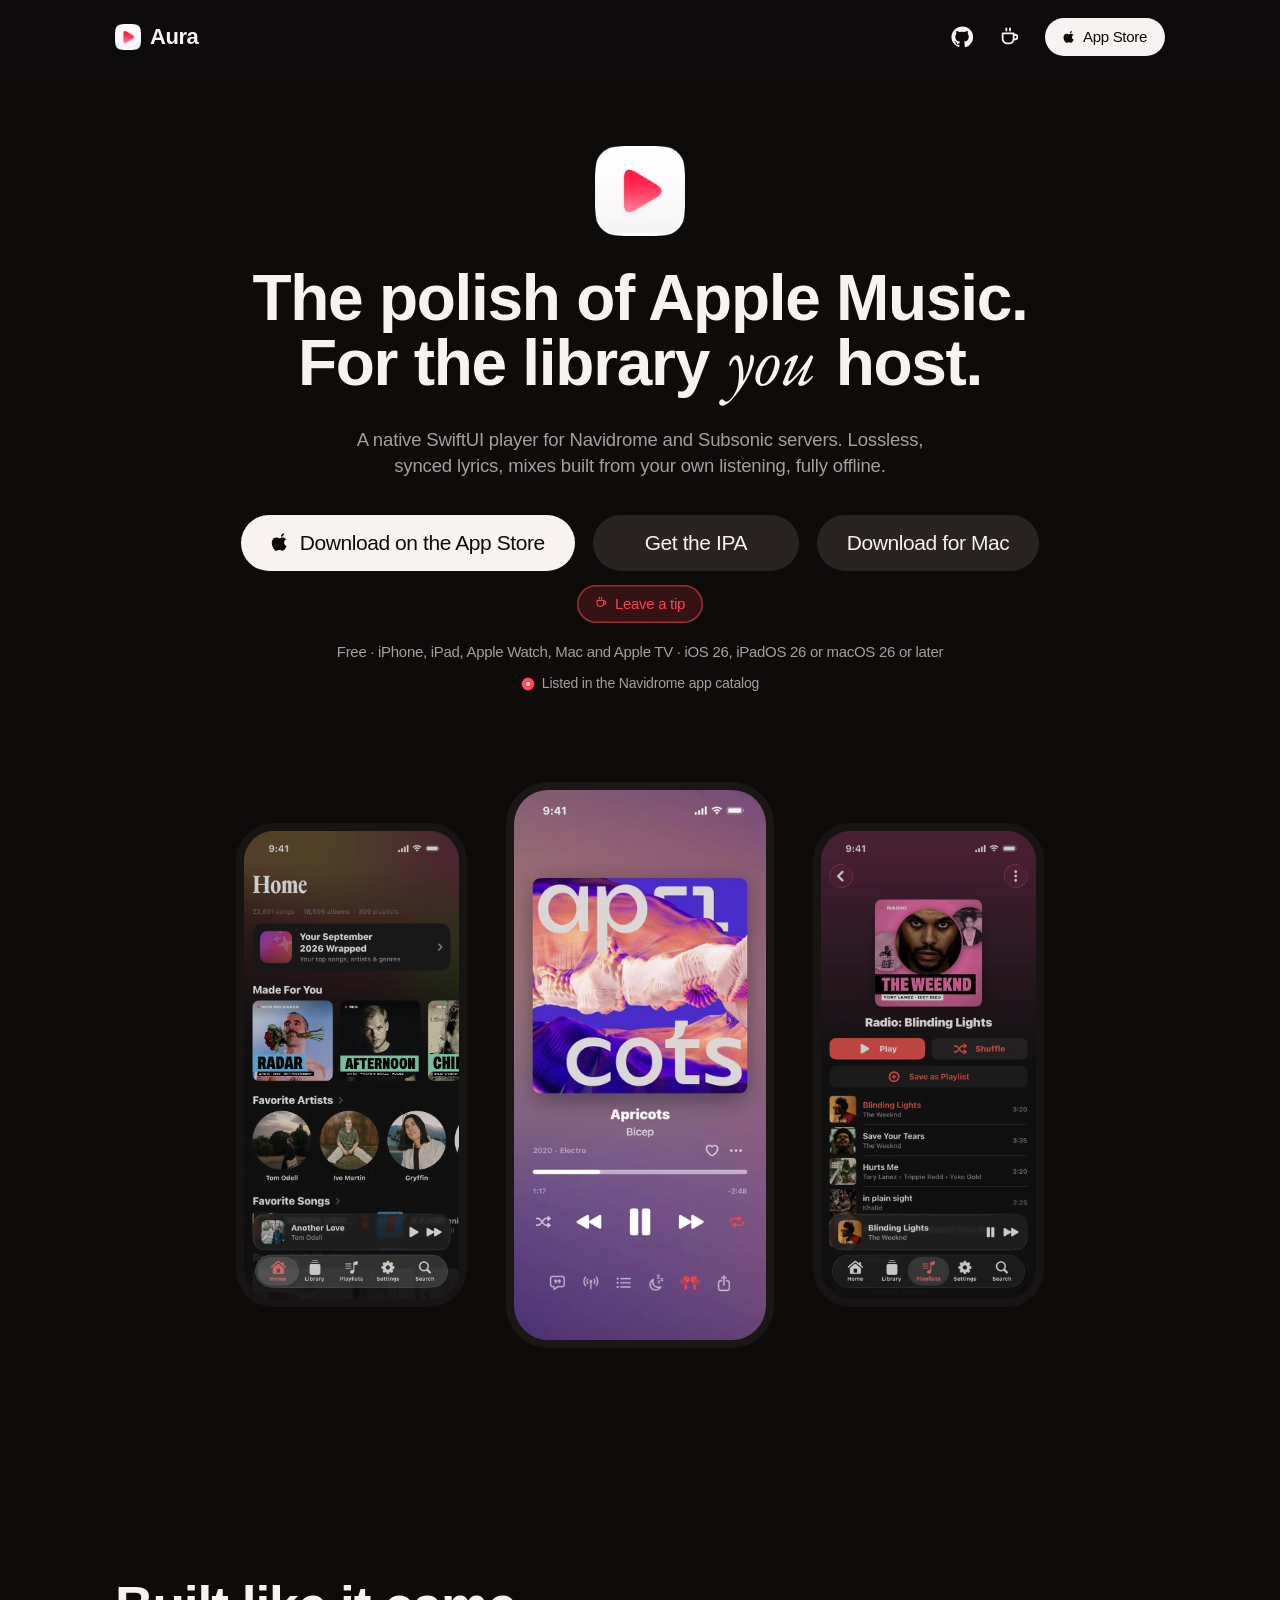
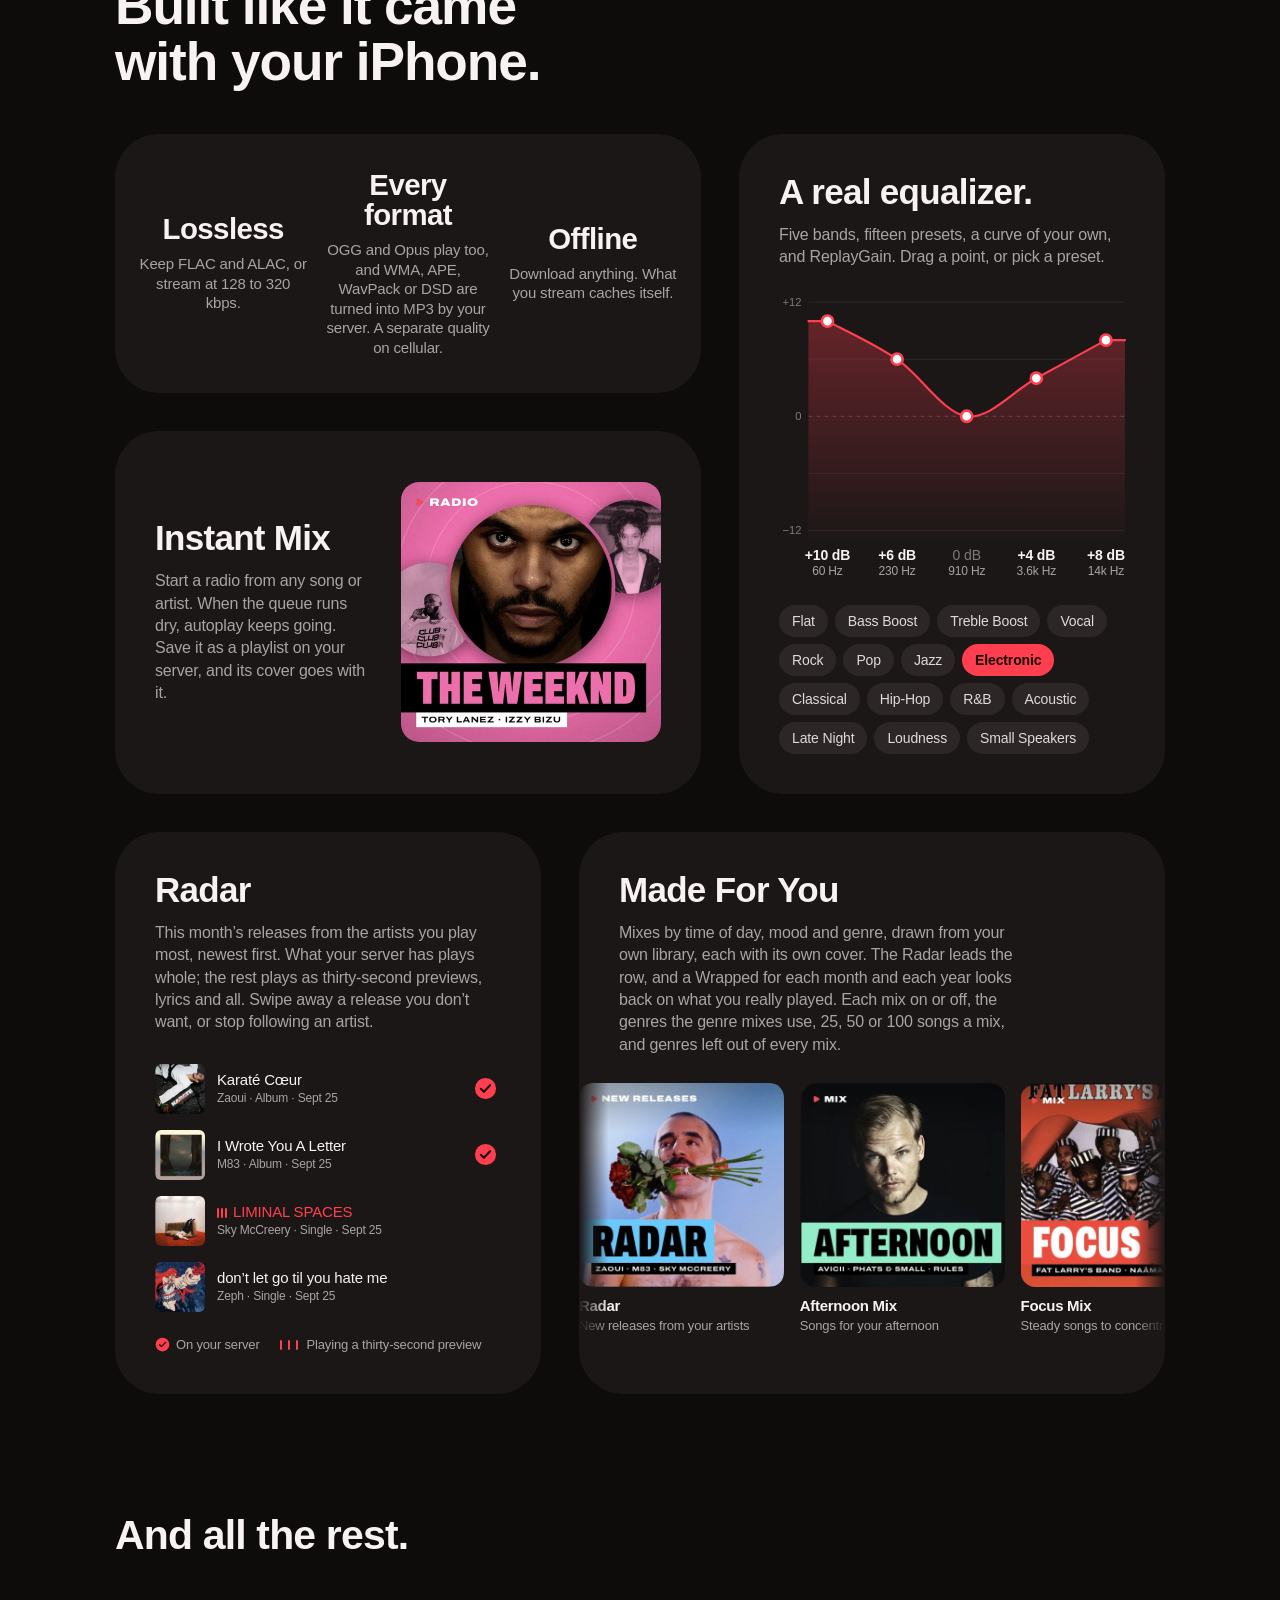
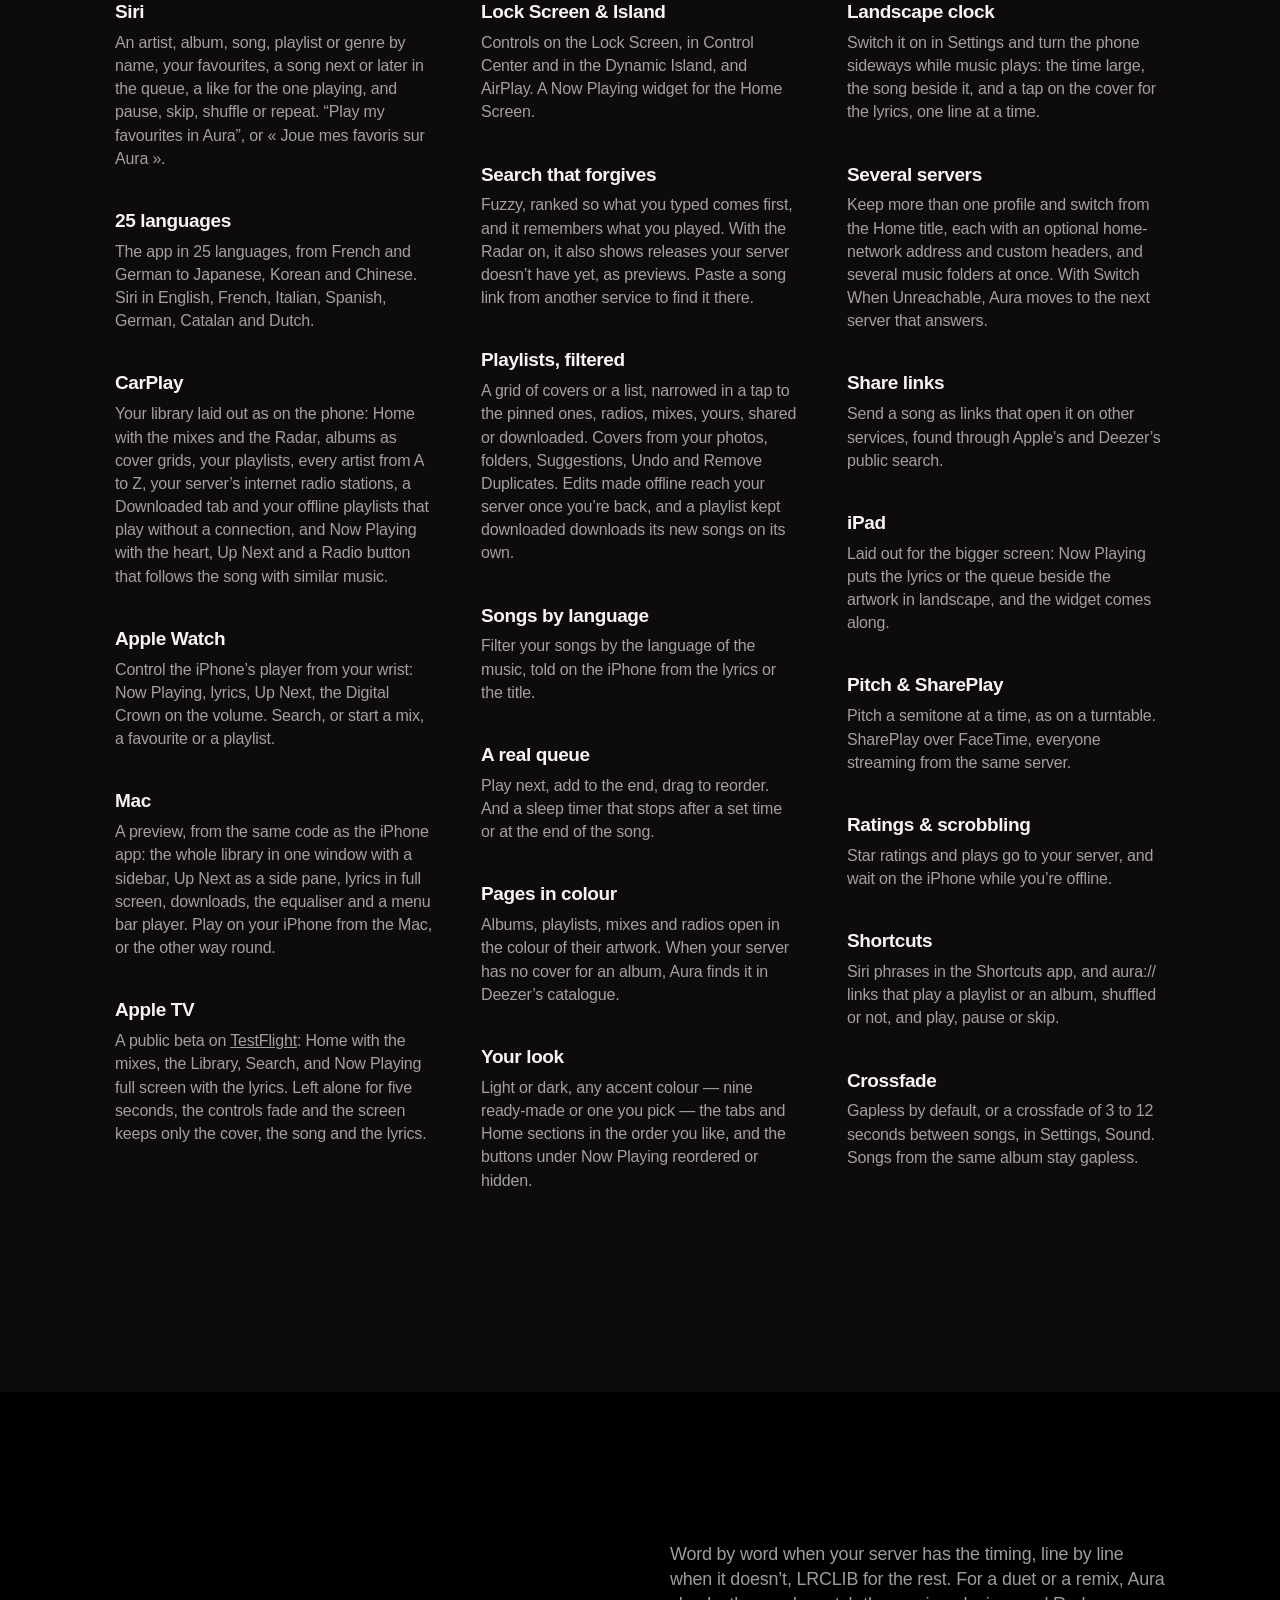
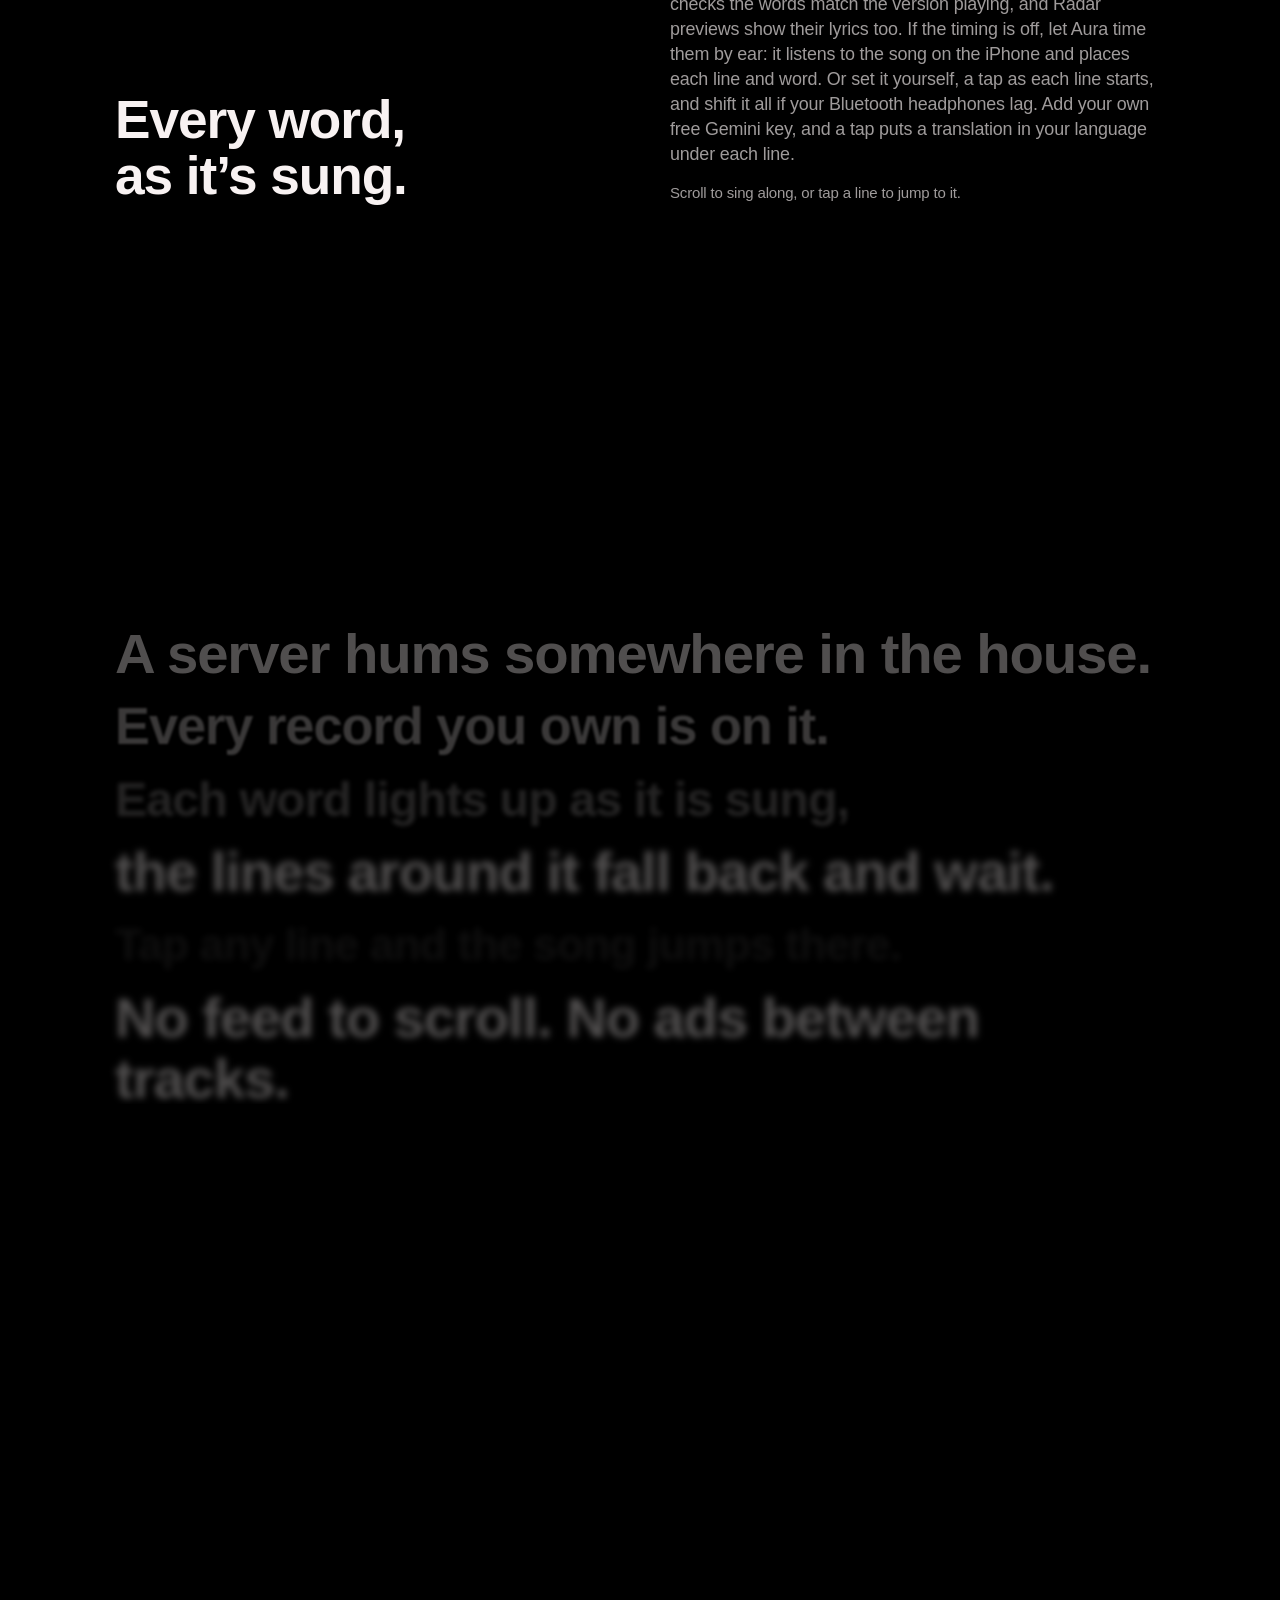
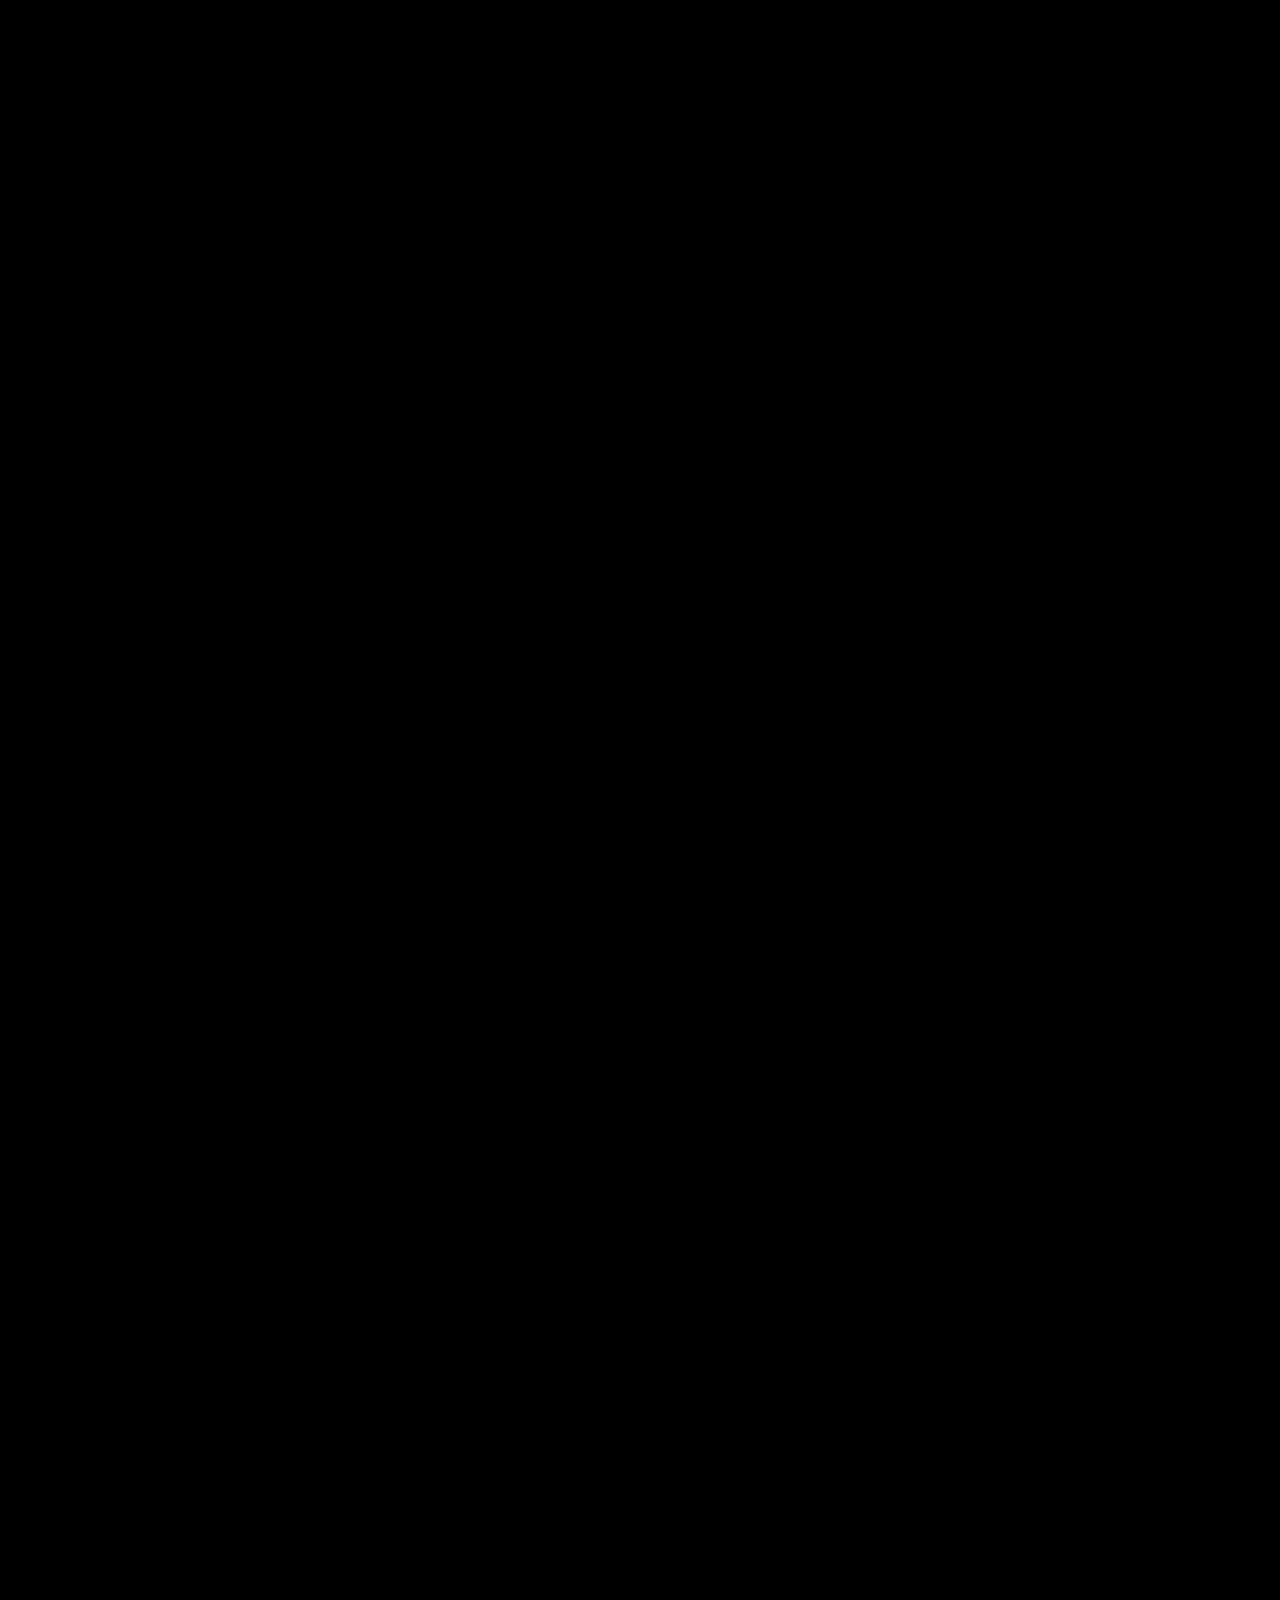
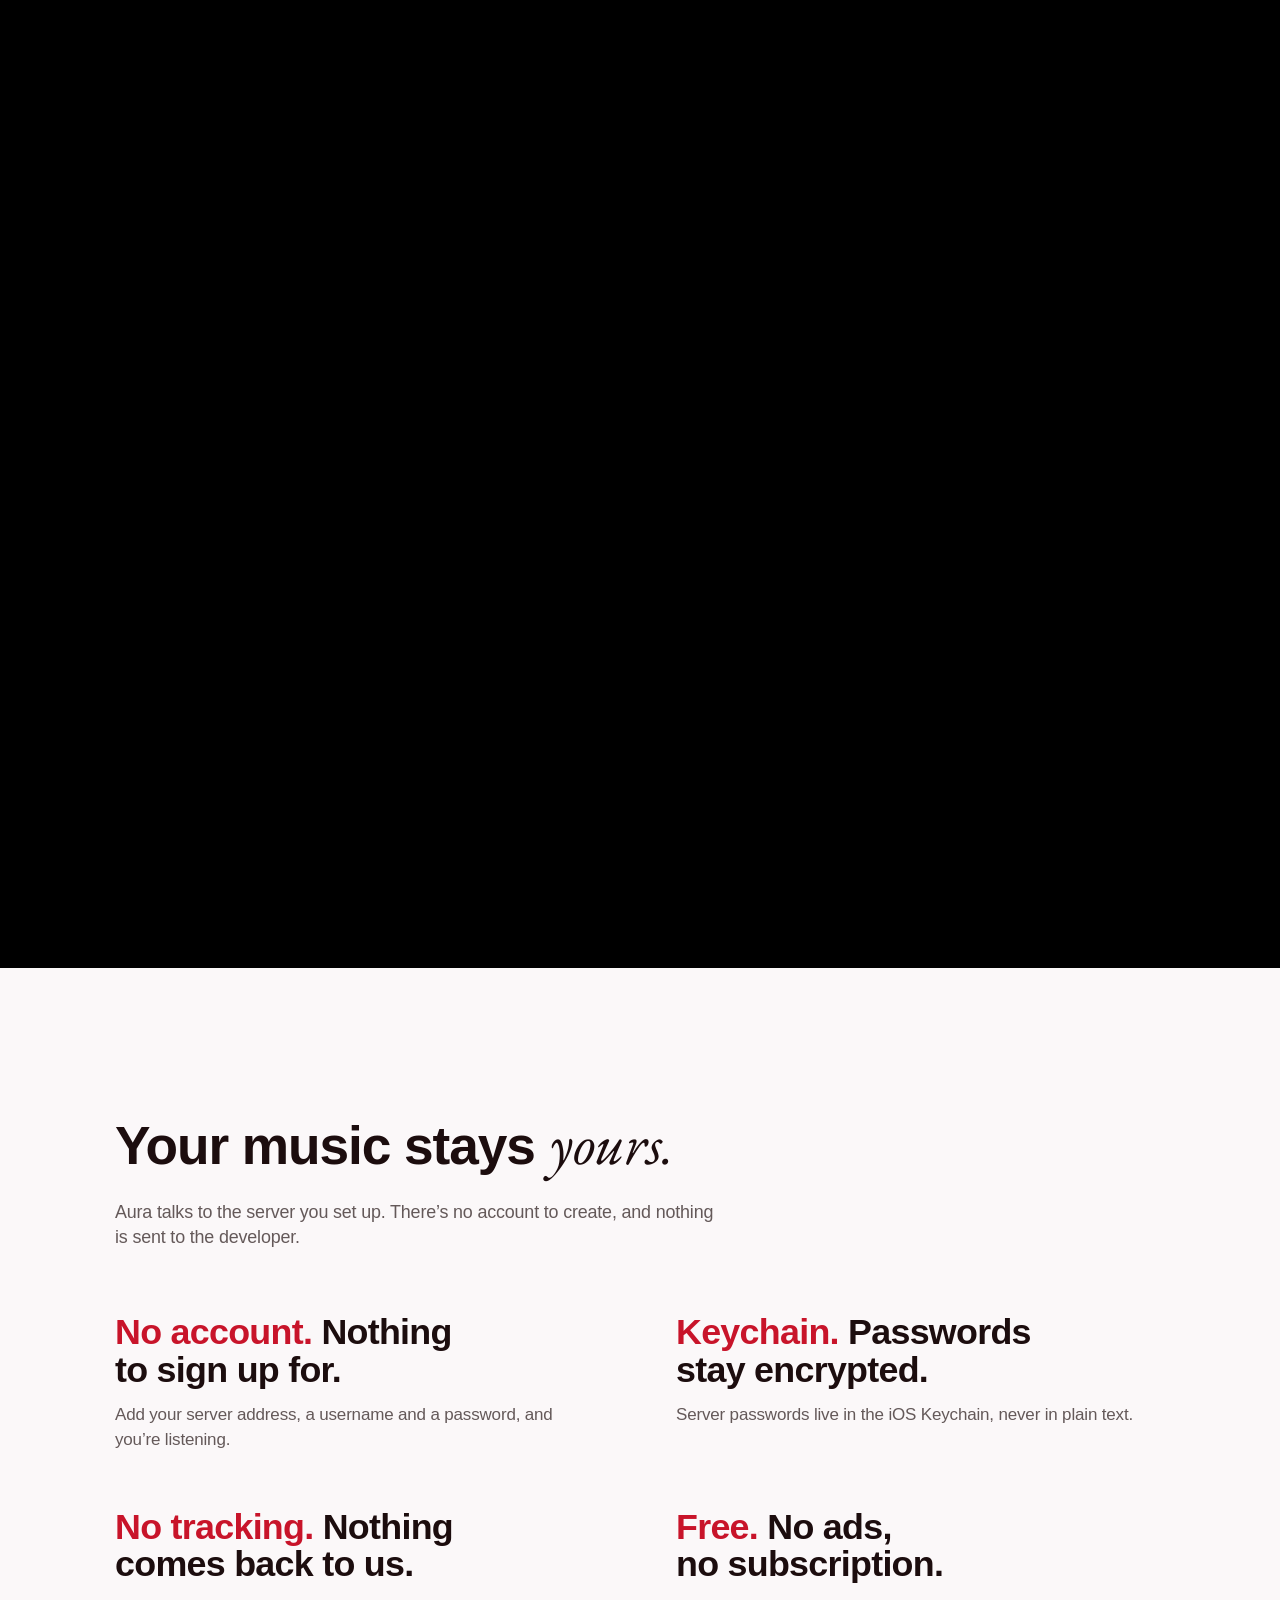
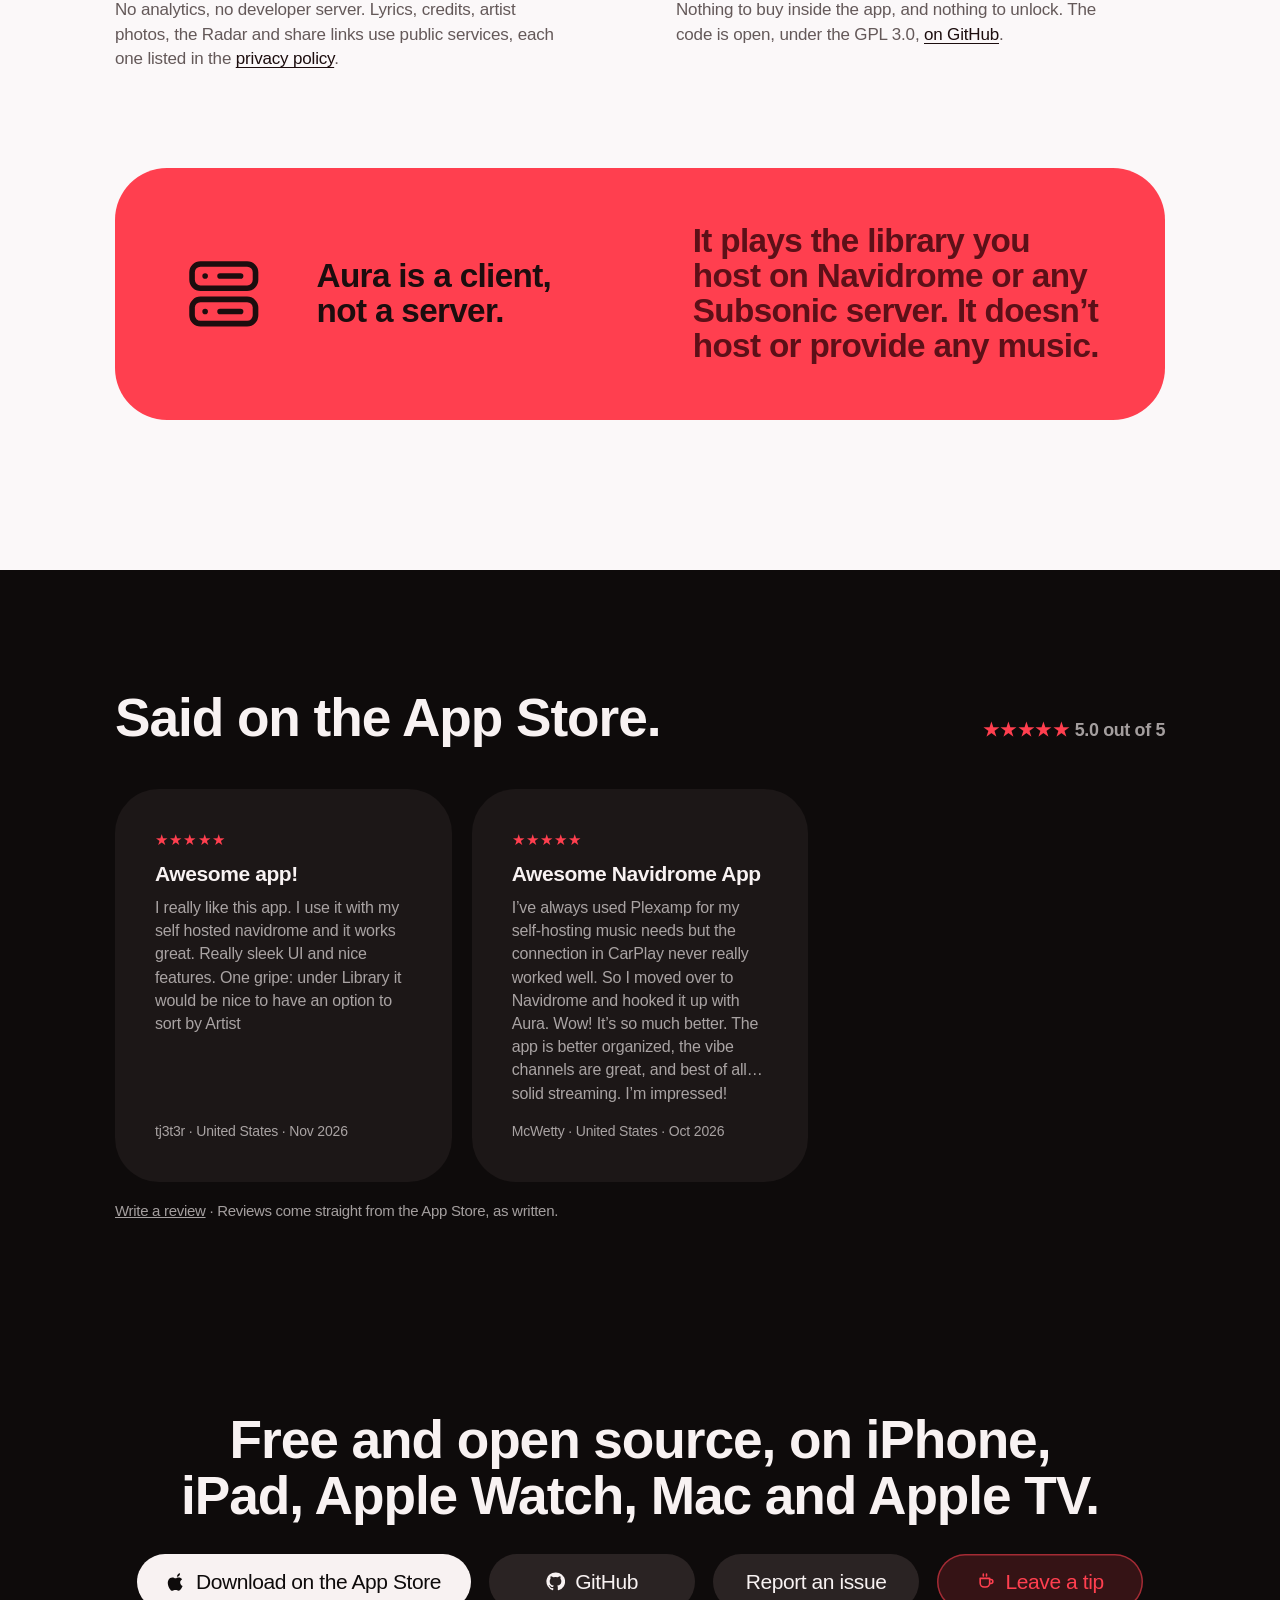
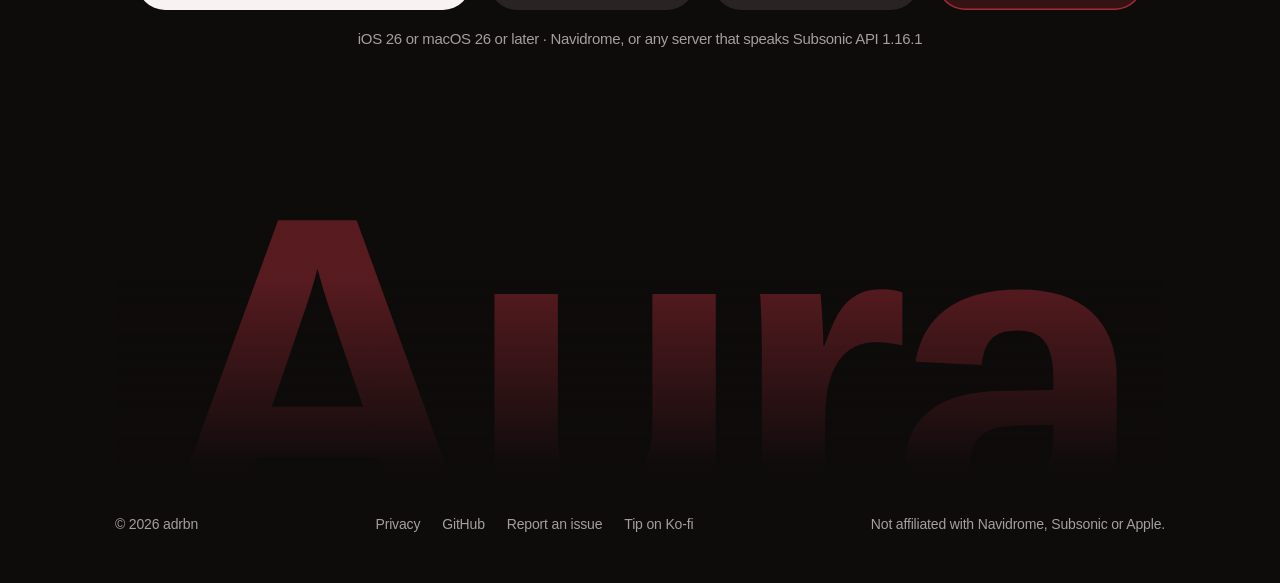
==== index.html @ 244d28ea "feat: a reviews section before the outro reads the app store reviews live from every storefront, fiv" ====
<!doctype html>
<html lang="en">
<head>
<meta charset="utf-8">
<meta name="viewport" content="width=device-width, initial-scale=1, viewport-fit=cover">
<title>Aura · Music for Navidrome &amp; Subsonic</title>
<meta name="description" content="A native SwiftUI player for Navidrome and Subsonic servers, on iPhone, iPad, Apple Watch, Mac and Apple TV. Lossless, synced lyrics, mixes built from your own listening, fully offline. Free.">
<meta name="theme-color" content="#0e0b0b">
<meta name="apple-itunes-app" content="app-id=6818241470">
<link rel="canonical" href="https://aura.adrbn.dev/">
<meta property="og:type" content="website">
<meta property="og:site_name" content="Aura">
<meta property="og:title" content="Aura · Music for Navidrome &amp; Subsonic">
<meta property="og:description" content="A native SwiftUI player for Navidrome and Subsonic servers, on iPhone, iPad, Apple Watch, Mac and Apple TV. Lossless, synced lyrics, mixes built from your own listening, fully offline. Free.">
<meta property="og:url" content="https://aura.adrbn.dev/">
<meta property="og:image" content="https://aura.adrbn.dev/assets/img/aura-og.png">
<meta property="og:image:type" content="image/png">
<meta property="og:image:width" content="1200">
<meta property="og:image:height" content="630">
<meta property="og:image:alt" content="The Aura app icon, a red play triangle on white, beside the word Aura on a dark background">
<meta name="twitter:card" content="summary_large_image">
<meta name="twitter:title" content="Aura · Music for Navidrome &amp; Subsonic">
<meta name="twitter:description" content="A native SwiftUI player for Navidrome and Subsonic servers, on iPhone, iPad, Apple Watch, Mac and Apple TV. Lossless, synced lyrics, mixes built from your own listening, fully offline. Free.">
<meta name="twitter:image" content="https://aura.adrbn.dev/assets/img/aura-og.png">
<meta name="twitter:image:alt" content="The Aura app icon, a red play triangle on white, beside the word Aura on a dark background">
<link rel="icon" href="assets/img/aura-icon-64.png">
<link rel="preload" href="assets/fonts/Vavin-Italic.woff2" as="font" type="font/woff2" crossorigin>
<link rel="stylesheet" href="assets/site.css">
<script>if("scrollRestoration"in history)history.scrollRestoration="manual";document.documentElement.classList.add("js");setTimeout(function(){if(!window.auraReady)document.documentElement.classList.remove("js")},3000)</script>
<script>window.va=window.va||function(){(window.vaq=window.vaq||[]).push(arguments)}</script>
<script defer src="/_vercel/insights/script.js"></script>
</head>
<body>

<svg width="0" height="0" style="position:absolute" aria-hidden="true" focusable="false">
  <defs>
    <!-- le triangle de l'icône, coins arrondis : la marque des pochettes -->
    <symbol id="play-mark" viewBox="0 0 23 26"><path d="M0 3.5Q0 0 3.05 1.72L19.95 11.28Q23 13 19.95 14.72L3.05 24.28Q0 26 0 22.5Z"/></symbol>
    <!-- une silhouette, là où l'app pose une photo d'artiste -->
    <symbol id="figure" viewBox="0 0 100 100"><circle cx="50" cy="39" r="17"/><path d="M13 104C13 76 29 63 50 63S87 76 87 104Z"/></symbol>
    <symbol id="i-held" viewBox="0 0 24 24"><circle cx="12" cy="12" r="11" fill="currentColor"/><path d="m7.2 12.3 3.1 3.1 6.5-6.8" fill="none" stroke="var(--on-accent)" stroke-width="2.2" stroke-linecap="round" stroke-linejoin="round"/></symbol>
  </defs>
</svg>

<header class="nav" id="nav">
  <div class="wrap nav-inner">
    <a class="brand" href="#top"><img src="assets/img/aura-icon-64.png" alt="" width="26" height="26">Aura</a>
    <div class="nav-actions">
      <a class="icon-link" href="https://github.com/adrbn/aura" aria-label="Aura on GitHub">
        <svg viewBox="0 0 24 24" fill="currentColor" aria-hidden="true"><path d="M12 .5a11.5 11.5 0 0 0-3.64 22.41c.58.1.79-.25.79-.56v-2c-3.2.7-3.88-1.37-3.88-1.37-.52-1.33-1.28-1.69-1.28-1.69-1.04-.71.08-.7.08-.7 1.15.08 1.76 1.19 1.76 1.19 1.03 1.76 2.69 1.25 3.35.96.1-.75.4-1.25.73-1.54-2.55-.29-5.24-1.28-5.24-5.68 0-1.26.45-2.28 1.19-3.09-.12-.29-.52-1.46.11-3.05 0 0 .97-.31 3.17 1.18a11 11 0 0 1 5.77 0c2.2-1.49 3.17-1.18 3.17-1.18.63 1.59.23 2.76.11 3.05.74.81 1.19 1.83 1.19 3.09 0 4.41-2.69 5.39-5.25 5.67.41.36.78 1.06.78 2.14v3.17c0 .31.21.67.8.56A11.5 11.5 0 0 0 12 .5Z"/></svg>
      </a>
      <a class="icon-link" href="https://ko-fi.com/adrbn" aria-label="Leave a tip on Ko-fi">
        <svg viewBox="0 0 24 24" fill="none" stroke="currentColor" stroke-width="2" stroke-linecap="round" stroke-linejoin="round" aria-hidden="true"><path d="M4 8h12v6a5 5 0 0 1-5 5H9a5 5 0 0 1-5-5V8Z"/><path d="M16 9.5h1.5a2.5 2.5 0 0 1 0 5H16"/><path d="M8 2.5v2.5M12 2.5v2.5"/></svg>
      </a>
      <a class="btn btn-primary btn-sm" href="https://apps.apple.com/app/apple-store/id6818241470?pt=129146420&mt=8&ct=website">
        <svg viewBox="0 0 14 14" fill="currentColor" aria-hidden="true"><path d="M9.6 1c.06.66-.2 1.3-.6 1.77-.4.47-1.03.83-1.66.78-.08-.64.23-1.3.6-1.72C8.36 1.36 9.03 1.03 9.6 1Zm1.9 9.4c-.3.68-.44.98-.82 1.58-.54.83-1.3 1.87-2.24 1.88-.84 0-1.06-.55-2.2-.54-1.14 0-1.38.55-2.22.54-.94-.01-1.66-.95-2.2-1.78C.38 9.8.22 7.1 1.15 5.68c.66-1 1.7-1.6 2.68-1.6 1 0 1.62.55 2.44.55.8 0 1.28-.55 2.44-.55.87 0 1.8.48 2.46 1.3-2.16 1.18-1.81 4.27.33 5.02Z"/></svg>App Store
      </a>
    </div>
  </div>
</header>

<main>

  <section class="wrap hero">
    <img class="hero-icon reveal" src="assets/img/aura-icon-240.png" alt="Aura app icon: a soft red play triangle on white" width="112" height="112">
    <h1 class="lyric-h1 is-waiting" id="hero-lyric">
      <span class="line"><span class="w">The</span> <span class="w">polish</span> <span class="w">of</span> <span class="w">Apple</span> <span class="w">Music.</span></span>
      <span class="line is-next"><span class="w">For</span> <span class="w">the</span> <span class="w">library</span> <span class="w emph">you</span> <span class="w">host.</span></span>
    </h1>
    <p class="lead reveal d1">A native SwiftUI player for Navidrome and Subsonic servers. Lossless, synced lyrics, mixes built from your own listening, fully offline.</p>
    <div class="actions reveal d2">
      <a class="btn btn-primary" href="https://apps.apple.com/app/apple-store/id6818241470?pt=129146420&mt=8&ct=website">
        <svg viewBox="0 0 14 14" fill="currentColor" aria-hidden="true"><path d="M9.6 1c.06.66-.2 1.3-.6 1.77-.4.47-1.03.83-1.66.78-.08-.64.23-1.3.6-1.72C8.36 1.36 9.03 1.03 9.6 1Zm1.9 9.4c-.3.68-.44.98-.82 1.58-.54.83-1.3 1.87-2.24 1.88-.84 0-1.06-.55-2.2-.54-1.14 0-1.38.55-2.22.54-.94-.01-1.66-.95-2.2-1.78C.38 9.8.22 7.1 1.15 5.68c.66-1 1.7-1.6 2.68-1.6 1 0 1.62.55 2.44.55.8 0 1.28-.55 2.44-.55.87 0 1.8.48 2.46 1.3-2.16 1.18-1.81 4.27.33 5.02Z"/></svg>Download on the App Store
      </a>
      <a class="btn btn-secondary" href="https://github.com/adrbn/aura/releases" data-install>Get the IPA</a>
      <a class="btn btn-secondary" href="https://github.com/adrbn/aura/releases/tag/mac-v1.8.0-build.620">Download for Mac</a>
    </div>
    <div class="actions actions-sub reveal d2">
      <a class="btn btn-tip btn-sm" href="https://ko-fi.com/adrbn">
        <svg viewBox="0 0 24 24" fill="none" stroke="currentColor" stroke-width="2" stroke-linecap="round" stroke-linejoin="round" aria-hidden="true"><path d="M4 8h12v6a5 5 0 0 1-5 5H9a5 5 0 0 1-5-5V8Z"/><path d="M16 9.5h1.5a2.5 2.5 0 0 1 0 5H16"/><path d="M8 2.5v2.5M12 2.5v2.5"/></svg>Leave a tip
      </a>
    </div>
    <p class="fineprint reveal d2">Free · iPhone, iPad, Apple Watch, Mac and Apple TV · iOS 26, iPadOS 26 or macOS 26 or later</p>
    <a class="listed reveal d2" href="https://www.navidrome.org/apps/"><svg viewBox="0 0 24 24" aria-hidden="true"><circle cx="12" cy="12" r="11" fill="var(--accent)"/><circle cx="12" cy="12" r="7.5" fill="none" stroke="#fff" stroke-opacity=".3"/><circle cx="12" cy="12" r="3.3" fill="#fff"/><circle cx="12" cy="12" r="1.2" fill="var(--accent)"/></svg>Listed in the Navidrome app catalog</a>

    <div class="stage reveal d3">
      <figure class="phone side"><div class="screen shot" data-label="Screenshot · Home&#10;assets/shots/home.webp"><img src="assets/shots/home.webp" width="660" height="1435" alt="Aura’s Home: the library’s counts, a link to Made For You mixes with their covers, favourite artists and songs, and the mini player above the tab bar" onerror="this.parentElement.classList.add('is-empty')"></div></figure>
      <figure class="phone"><div class="screen shot" data-label="Screenshot · Now Playing&#10;assets/shots/now-playing.webp"><img src="assets/shots/now-playing.webp" width="660" height="1435" alt="Aura’s Now Playing on a background drawn from the cover: the artwork, title and artist, the year and genre, a favourite heart, the scrubber, playback controls, and buttons for lyrics, Instant Mix, the queue, the sleep timer, the output and sharing" onerror="this.parentElement.classList.add('is-empty')"></div></figure>
      <figure class="phone side"><div class="screen shot" data-label="Screenshot · Radio&#10;assets/shots/radio.webp"><img src="assets/shots/radio.webp" width="660" height="1435" alt="A radio in Aura: its cover shows the seed artist in a disc with two similar artists beside it, with Play, Shuffle and Save as Playlist above the radio’s songs" onerror="this.parentElement.classList.add('is-empty')"></div></figure>
    </div>
  </section>

  <section class="wrap section" id="features">
    <h2 class="h2 reveal"><span class="line">Built like it came</span><span class="line">with your iPhone.</span></h2>

    <div class="bento">
      <div class="bento-left">
        <div class="card card-trio reveal">
          <div class="trio-item"><b>Lossless</b><span>Keep FLAC and ALAC, or stream at 128 to 320 kbps.</span></div>
          <div class="trio-item"><b>Every format</b><span>OGG and Opus play too, and WMA, APE, WavPack or DSD are turned into MP3 by your server. A separate quality on cellular.</span></div>
          <div class="trio-item"><b>Offline</b><span>Download anything. What you stream caches itself.</span></div>
        </div>

        <div class="card card-radio reveal d1">
          <div class="card-copy">
            <h3 class="card-title">Instant Mix</h3>
            <p class="card-body">Start a radio from any song or artist. When the queue runs dry, autoplay keeps going. Save it as a playlist on your server, and its cover goes with it.</p>
          </div>
          <div class="cover"><img src="assets/covers/radio-blinding-lights.webp" width="520" height="520" alt="A radio cover drawn by Aura: The Weeknd in a disc on pink, with Tory Lanez and Izzy Bizu beside him and the name in a black band" loading="lazy"></div>
        </div>
      </div>

      <div class="card card-eq reveal">
        <div class="eq-copy">
          <h3 class="card-title">A real equalizer.</h3>
          <p class="card-body">Five bands, fifteen presets, a curve of your own, and ReplayGain. Drag a point, or pick a preset.</p>
        </div>
        <div class="eq" id="eq" data-gains="10,6,0,4,8">
          <svg class="eq-svg" viewBox="0 0 400 292" role="group" aria-label="Equalizer curve, five bands">
            <defs><linearGradient id="eq-fill" x1="0" y1="0" x2="0" y2="1"><stop offset="0" class="eq-fill-top"/><stop offset="1" class="eq-fill-bottom"/></linearGradient></defs>
            <g class="eq-grid" aria-hidden="true"><line class="eq-rule" x1="34" y1="278" x2="400" y2="278"/><line class="eq-rule" x1="34" y1="212" x2="400" y2="212"/><line class="eq-zero" x1="34" y1="146" x2="400" y2="146"/><line class="eq-rule" x1="34" y1="80" x2="400" y2="80"/><line class="eq-rule" x1="34" y1="14" x2="400" y2="14"/><text x="26" y="14">+12</text><text x="26" y="146">0</text><text x="26" y="278">−12</text></g>
            <path class="eq-area" d="M34 36L56 36C69.42 43.33 109.67 61.67 136.5 80C163.33 98.33 190.17 142.33 217 146C243.83 149.67 270.67 116.67 297.5 102C324.33 87.33 364.58 65.33 378 58L400 58L400 292L34 292Z"/>
            <path class="eq-line" d="M34 36L56 36C69.42 43.33 109.67 61.67 136.5 80C163.33 98.33 190.17 142.33 217 146C243.83 149.67 270.67 116.67 297.5 102C324.33 87.33 364.58 65.33 378 58L400 58"/>
            <g class="eq-node" role="slider" aria-orientation="vertical" aria-label="60 Hz" aria-valuemin="-12" aria-valuemax="12" aria-valuenow="10" aria-valuetext="+10 dB" transform="translate(56 36)"><circle class="eq-halo" r="15"/><circle class="eq-dot" r="6.5"/></g>
            <g class="eq-node" role="slider" aria-orientation="vertical" aria-label="230 Hz" aria-valuemin="-12" aria-valuemax="12" aria-valuenow="6" aria-valuetext="+6 dB" transform="translate(136.5 80)"><circle class="eq-halo" r="15"/><circle class="eq-dot" r="6.5"/></g>
            <g class="eq-node" role="slider" aria-orientation="vertical" aria-label="910 Hz" aria-valuemin="-12" aria-valuemax="12" aria-valuenow="0" aria-valuetext="0 dB" transform="translate(217 146)"><circle class="eq-halo" r="15"/><circle class="eq-dot" r="6.5"/></g>
            <g class="eq-node" role="slider" aria-orientation="vertical" aria-label="3.6 kHz" aria-valuemin="-12" aria-valuemax="12" aria-valuenow="4" aria-valuetext="+4 dB" transform="translate(297.5 102)"><circle class="eq-halo" r="15"/><circle class="eq-dot" r="6.5"/></g>
            <g class="eq-node" role="slider" aria-orientation="vertical" aria-label="14 kHz" aria-valuemin="-12" aria-valuemax="12" aria-valuenow="8" aria-valuetext="+8 dB" transform="translate(378 58)"><circle class="eq-halo" r="15"/><circle class="eq-dot" r="6.5"/></g>
          </svg>
          <ol class="eq-readout" aria-hidden="true">
            <li style="--x: 14%"><b>+10 dB</b><span>60 Hz</span></li>
            <li style="--x: 34.13%"><b>+6 dB</b><span>230 Hz</span></li>
            <li class="is-zero" style="--x: 54.25%"><b>0 dB</b><span>910 Hz</span></li>
            <li style="--x: 74.38%"><b>+4 dB</b><span>3.6k Hz</span></li>
            <li style="--x: 94.5%"><b>+8 dB</b><span>14k Hz</span></li>
          </ol>
          <div class="eq-presets" role="group" aria-label="Presets">
            <button class="chip" type="button" aria-pressed="false" data-gains="0,0,0,0,0">Flat</button>
            <button class="chip" type="button" aria-pressed="false" data-gains="10,7,0,-1,-2">Bass Boost</button>
            <button class="chip" type="button" aria-pressed="false" data-gains="-2,-1,0,7,10">Treble Boost</button>
            <button class="chip" type="button" aria-pressed="false" data-gains="-4,0,8,6,2">Vocal</button>
            <button class="chip" type="button" aria-pressed="false" data-gains="8,4,-2,6,8">Rock</button>
            <button class="chip" type="button" aria-pressed="false" data-gains="-2,4,8,4,-2">Pop</button>
            <button class="chip" type="button" aria-pressed="false" data-gains="6,2,-2,2,6">Jazz</button>
            <button class="chip" type="button" aria-pressed="true" data-gains="10,6,0,4,8">Electronic</button>
            <button class="chip" type="button" aria-pressed="false" data-gains="6,2,0,2,6">Classical</button>
            <button class="chip" type="button" aria-pressed="false" data-gains="10,8,2,0,4">Hip-Hop</button>
            <button class="chip" type="button" aria-pressed="false" data-gains="6,10,4,-2,2">R&amp;B</button>
            <button class="chip" type="button" aria-pressed="false" data-gains="4,2,0,4,4">Acoustic</button>
            <button class="chip" type="button" aria-pressed="false" data-gains="6,4,2,0,-2">Late Night</button>
            <button class="chip" type="button" aria-pressed="false" data-gains="8,4,-4,4,2">Loudness</button>
            <button class="chip" type="button" aria-pressed="false" data-gains="10,8,4,2,4">Small Speakers</button>
          </div>
        </div>
      </div>

      <div class="card card-radar reveal" data-loop>
        <h3 class="card-title">Radar</h3>
        <p class="card-body">This month’s releases from the artists you play most, newest first. What your server has plays whole; the rest plays as thirty-second previews, lyrics and all. Swipe away a release you don’t want, or stop following an artist.</p>
        <ol class="rrows">
          <li class="rrow">
            <img class="thumb" src="assets/covers/radar-0.webp" alt="" width="50" height="50" loading="lazy">
            <span class="rrow-text"><b>Karaté Cœur</b><span class="rrow-meta">Zaoui · Album · Sept 25</span></span>
            <svg class="rrow-mark is-held" role="img" aria-label="On your server"><use href="#i-held"/></svg>
          </li>
          <li class="rrow">
            <img class="thumb" src="assets/covers/radar-1.webp" alt="" width="50" height="50" loading="lazy">
            <span class="rrow-text"><b>I Wrote You A Letter</b><span class="rrow-meta">M83 · Album · Sept 25</span></span>
            <svg class="rrow-mark is-held" role="img" aria-label="On your server"><use href="#i-held"/></svg>
          </li>
          <li class="rrow is-current">
            <img class="thumb" src="assets/covers/radar-2.webp" alt="" width="50" height="50" loading="lazy">
            <span class="rrow-text"><b><span class="bars" role="img" aria-label="Playing its preview"><i></i><i></i><i></i></span>LIMINAL SPACES</b><span class="rrow-meta">Sky McCreery · Single · Sept 25</span></span>
          </li>
          <li class="rrow">
            <img class="thumb" src="assets/covers/radar-3.webp" alt="" width="50" height="50" loading="lazy">
            <span class="rrow-text"><b>don’t let go til you hate me</b><span class="rrow-meta">Zeph · Single · Sept 25</span></span>
          </li>
        </ol>
        <p class="rrow-legend"><span><svg class="is-held" aria-hidden="true"><use href="#i-held"/></svg>On your server</span><span><span class="bars" aria-hidden="true"><i></i><i></i><i></i></span>Playing a thirty-second preview</span></p>
      </div>

      <div class="card card-mfy reveal d1">
        <div class="card-copy">
          <h3 class="card-title">Made For You</h3>
          <p class="card-body">Mixes by time of day, mood and genre, drawn from your own library, each with its own cover. The Radar leads the row, and a Wrapped for each month and each year looks back on what you really played. Each mix on or off, the genres the genre mixes use, 25, 50 or 100 songs a mix, and genres left out of every mix.</p>
        </div>
        <div class="marquee" data-loop>
          <ul class="marquee-track">
            <li class="mfy-item">
              <div class="cover"><img src="assets/covers/mix-radar.webp" width="440" height="440" alt="A Radar cover drawn by Aura: Zaoui holding roses in his teeth, the name in a band, Zaoui, M83 and Sky McCreery beneath" loading="lazy"></div>
              <b>Radar</b><span>New releases from your artists</span>
            </li>
            <li class="mfy-item">
              <div class="cover"><img src="assets/covers/mix-afternoon.webp" width="440" height="440" alt="An Afternoon Mix cover drawn by Aura: a portrait of Avicii, the name in a band, Avicii, Phats & Small and Rules beneath" loading="lazy"></div>
              <b>Afternoon Mix</b><span>Songs for your afternoon</span>
            </li>
            <li class="mfy-item">
              <div class="cover"><img src="assets/covers/mix-focus.webp" width="440" height="440" alt="A Focus Mix cover drawn by Aura: Fat Larry’s Band in striped shirts on red, Fat Larry’s Band and Naâman beneath" loading="lazy"></div>
              <b>Focus Mix</b><span>Steady songs to concentrate</span>
            </li>
            <li class="mfy-item">
              <div class="cover"><img src="assets/covers/mix-feelgood.webp" width="440" height="440" alt="A Feel Good Mix cover drawn by Aura: a black and white artwork, Lauv and The Frights beneath" loading="lazy"></div>
              <b>Feel Good Mix</b><span>Upbeat songs to lift your mood</span>
            </li>
            <li class="mfy-item">
              <div class="cover"><img src="assets/covers/wrapped-september.webp" width="440" height="440" alt="The Wrapped icon" loading="lazy"></div>
              <b>Your September 2026 Wrapped</b><span>Your top songs, artists &amp; genres</span>
            </li>
            <!-- the same five again, so the loop joins without a gap; hidden from assistive tech -->
            <li class="mfy-item is-copy" aria-hidden="true">
              <div class="cover"><img src="assets/covers/mix-radar.webp" width="440" height="440" alt="" loading="lazy"></div>
              <b>Radar</b><span>New releases from your artists</span>
            </li>
            <li class="mfy-item is-copy" aria-hidden="true">
              <div class="cover"><img src="assets/covers/mix-afternoon.webp" width="440" height="440" alt="" loading="lazy"></div>
              <b>Afternoon Mix</b><span>Songs for your afternoon</span>
            </li>
            <li class="mfy-item is-copy" aria-hidden="true">
              <div class="cover"><img src="assets/covers/mix-focus.webp" width="440" height="440" alt="" loading="lazy"></div>
              <b>Focus Mix</b><span>Steady songs to concentrate</span>
            </li>
            <li class="mfy-item is-copy" aria-hidden="true">
              <div class="cover"><img src="assets/covers/mix-feelgood.webp" width="440" height="440" alt="" loading="lazy"></div>
              <b>Feel Good Mix</b><span>Upbeat songs to lift your mood</span>
            </li>
            <li class="mfy-item is-copy" aria-hidden="true">
              <div class="cover"><img src="assets/covers/wrapped-september.webp" width="440" height="440" alt="" loading="lazy"></div>
              <b>Your September 2026 Wrapped</b><span>Your top songs, artists &amp; genres</span>
            </li>
          </ul>
        </div>
      </div>
    </div>
  </section>

  <section class="wrap section also-section" aria-labelledby="also-title">
    <h2 class="h2 also-title reveal" id="also-title">And all the rest.</h2>
    <ul class="also reveal">
      <li><b>Siri</b><span>An artist, album, song, playlist or genre by name, your favourites, a song next or later in the queue, a like for the one playing, and pause, skip, shuffle or repeat. “Play my favourites in Aura”, or «&nbsp;Joue mes favoris sur Aura&nbsp;».</span></li>
      <li><b>25 languages</b><span>The app in 25 languages, from French and German to Japanese, Korean and Chinese. Siri in English, French, Italian, Spanish, German, Catalan and Dutch.</span></li>
      <li><b>CarPlay</b><span>Your library laid out as on the phone: Home with the mixes and the Radar, albums as cover grids, your playlists, every artist from A to Z, your server’s internet radio stations, a Downloaded tab and your offline playlists that play without a connection, and Now Playing with the heart, Up Next and a Radio button that follows the song with similar music.</span></li>
      <li><b>Apple Watch</b><span>Control the iPhone’s player from your wrist: Now Playing, lyrics, Up Next, the Digital Crown on the volume. Search, or start a mix, a favourite or a playlist.</span></li>
      <li><b>Mac</b><span>A preview, from the same code as the iPhone app: the whole library in one window with a sidebar, Up Next as a side pane, lyrics in full screen, downloads, the equaliser and a menu bar player. Play on your iPhone from the Mac, or the other way round.</span></li>
      <li><b>Apple TV</b><span>A public beta on <a href="https://testflight.apple.com/join/pEUEBUbm">TestFlight</a>: Home with the mixes, the Library, Search, and Now Playing full screen with the lyrics. Left alone for five seconds, the controls fade and the screen keeps only the cover, the song and the lyrics.</span></li>
      <li><b>Lock Screen &amp; Island</b><span>Controls on the Lock Screen, in Control Center and in the Dynamic Island, and AirPlay. A Now Playing widget for the Home Screen.</span></li>
      <li><b>Search that forgives</b><span>Fuzzy, ranked so what you typed comes first, and it remembers what you played. With the Radar on, it also shows releases your server doesn’t have yet, as previews. Paste a song link from another service to find it there.</span></li>
      <li><b>Playlists, filtered</b><span>A grid of covers or a list, narrowed in a tap to the pinned ones, radios, mixes, yours, shared or downloaded. Covers from your photos, folders, Suggestions, Undo and Remove Duplicates. Edits made offline reach your server once you’re back, and a playlist kept downloaded downloads its new songs on its own.</span></li>
      <li><b>Songs by language</b><span>Filter your songs by the language of the music, told on the iPhone from the lyrics or the title.</span></li>
      <li><b>A real queue</b><span>Play next, add to the end, drag to reorder. And a sleep timer that stops after a set time or at the end of the song.</span></li>
      <li><b>Pages in colour</b><span>Albums, playlists, mixes and radios open in the colour of their artwork. When your server has no cover for an album, Aura finds it in Deezer’s catalogue.</span></li>
      <li><b>Your look</b><span>Light or dark, any accent colour — nine ready-made or one you pick — the tabs and Home sections in the order you like, and the buttons under Now Playing reordered or hidden.</span></li>
      <li><b>Landscape clock</b><span>Switch it on in Settings and turn the phone sideways while music plays: the time large, the song beside it, and a tap on the cover for the lyrics, one line at a time.</span></li>
      <li><b>Several servers</b><span>Keep more than one profile and switch from the Home title, each with an optional home-network address and custom headers, and several music folders at once. With Switch When Unreachable, Aura moves to the next server that answers.</span></li>
      <li><b>Share links</b><span>Send a song as links that open it on other services, found through Apple’s and Deezer’s public search.</span></li>
      <li><b>iPad</b><span>Laid out for the bigger screen: Now Playing puts the lyrics or the queue beside the artwork in landscape, and the widget comes along.</span></li>
      <li><b>Pitch &amp; SharePlay</b><span>Pitch a semitone at a time, as on a turntable. SharePlay over FaceTime, everyone streaming from the same server.</span></li>
      <li><b>Ratings &amp; scrobbling</b><span>Star ratings and plays go to your server, and wait on the iPhone while you’re offline.</span></li>
      <li><b>Shortcuts</b><span>Siri phrases in the Shortcuts app, and aura:// links that play a playlist or an album, shuffled or not, and play, pause or skip.</span></li>
      <li><b>Crossfade</b><span>Gapless by default, or a crossfade of 3 to 12 seconds between songs, in Settings, Sound. Songs from the same album stay gapless.</span></li>
    </ul>
  </section>

  <section class="lyrics" id="lyrics" aria-labelledby="lyrics-title">
    <div class="wrap lyrics-head">
      <h2 class="h2 reveal" id="lyrics-title"><span class="line">Every word,</span><span class="line">as it’s sung.</span></h2>
      <div class="reveal d1">
        <p class="section-lead">Word by word when your server has the timing, line by line when it doesn’t, LRCLIB for the rest. For a duet or a remix, Aura checks the words match the version playing, and Radar previews show their lyrics too. If the timing is off, let Aura time them by ear: it listens to the song on the iPhone and places each line and word. Or set it yourself, a tap as each line starts, and shift it all if your Bluetooth headphones lag. Add your own free Gemini key, and a tap puts a translation in your language under each line.</p>
        <p class="lyrics-hint">Scroll to sing along, or tap a line to jump to it.</p>
      </div>
    </div>
    <div class="lyrics-track" id="lyrics-track">
      <div class="lyrics-stage">
        <ol class="wrap lyrics-lines" id="lyrics-lines">
          <li><button class="lyric-line" type="button"><span class="sung">A server hums somewhere in the house.</span></button></li>
          <li><button class="lyric-line" type="button"><span class="sung">Every record you own is on it.</span></button></li>
          <li><button class="lyric-line" type="button"><span class="sung">Each word lights up as it is sung,</span></button></li>
          <li><button class="lyric-line" type="button"><span class="sung">the lines around it fall back and wait.</span></button></li>
          <li><button class="lyric-line" type="button"><span class="sung">Tap any line and the song jumps there.</span></button></li>
          <li><button class="lyric-line" type="button"><span class="sung">No feed to scroll. No ads between tracks.</span></button></li>
          <li><button class="lyric-line" type="button"><span class="sung">Just your library,</span></button></li>
          <li><button class="lyric-line" type="button"><span class="sung">playing.</span></button></li>
        </ol>
      </div>
    </div>
  </section>

  <section class="light" id="server">
    <div class="wrap">
      <h2 class="h2 reveal">Your music stays <span class="emph">yours.</span></h2>
      <p class="section-lead reveal d1">Aura talks to the server you set up. There’s no account to create, and nothing is sent to the developer.</p>

      <div class="facts">
        <div class="fact reveal">
          <p class="claim"><span class="k">No account.</span> Nothing to sign up for.</p>
          <p class="detail">Add your server address, a username and a password, and you’re listening.</p>
        </div>
        <div class="fact reveal d1">
          <p class="claim"><span class="k">Keychain.</span> Passwords stay encrypted.</p>
          <p class="detail">Server passwords live in the iOS Keychain, never in plain text.</p>
        </div>
        <div class="fact reveal">
          <p class="claim"><span class="k">No tracking.</span> Nothing comes back to us.</p>
          <p class="detail">No analytics, no developer server. Lyrics, credits, artist photos, the Radar and share links use public services, each one listed in the <a href="privacy.html">privacy policy</a>.</p>
        </div>
        <div class="fact reveal d1">
          <p class="claim"><span class="k">Free.</span> No ads, no subscription.</p>
          <p class="detail">Nothing to buy inside the app, and nothing to unlock. The code is open, under the GPL 3.0, <a href="https://github.com/adrbn/aura">on GitHub</a>.</p>
        </div>
      </div>

      <div class="confess reveal">
        <svg viewBox="0 0 96 96" fill="none" stroke="currentColor" stroke-width="6" stroke-linecap="round" stroke-linejoin="round" aria-hidden="true"><rect x="14" y="16" width="68" height="26" rx="9"/><rect x="14" y="54" width="68" height="26" rx="9"/><path d="M28 29h.01M28 67h.01M44 29h22M44 67h22"/></svg>
        <p class="lead-line">Aura is a client, not a server.</p>
        <p class="muted-line">It plays the library you host on Navidrome or any Subsonic server. It doesn’t host or provide any music.</p>
      </div>
    </div>
  </section>

  <section class="wrap section reviews-section" id="reviews" aria-labelledby="reviews-title">
    <div class="reviews-head reveal">
      <h2 class="h2" id="reviews-title">Said on the App Store.</h2>
      <p class="reviews-score" id="reviews-score"><span class="stars" aria-hidden="true">★★★★★</span> 5.0 out of 5</p>
    </div>
    <!-- Two real reviews, as Apple shows them; site.js swaps in the live list from every storefront. -->
    <ul class="reviews reveal d1" id="reviews-list">
      <li class="review"><p class="review-stars" aria-label="5 stars">★★★★★</p><p class="review-title">Awesome app!</p><p class="review-body">I really like this app. I use it with my self hosted navidrome and it works great. Really sleek UI and nice features. One gripe: under Library it would be nice to have an option to sort by Artist</p><p class="review-by">tj3t3r · United States · Nov 2026</p></li>
      <li class="review"><p class="review-stars" aria-label="5 stars">★★★★★</p><p class="review-title">Awesome Navidrome App</p><p class="review-body">I’ve always used Plexamp for my self-hosting music needs but the connection in CarPlay never really worked well. So I moved over to Navidrome and hooked it up with Aura. Wow! It’s so much better. The app is better organized, the vibe channels are great, and best of all… solid streaming. I’m impressed!</p><p class="review-by">McWetty · United States · Oct 2026</p></li>
    </ul>
    <p class="fineprint reveal d2"><a href="https://apps.apple.com/app/id6818241470?action=write-review">Write a review</a> · Reviews come straight from the App Store, as written.</p>
  </section>

  <section class="wrap outro">
    <h2 class="h2 reveal">Free and open source, on iPhone, iPad, Apple Watch, Mac and Apple TV.</h2>
    <div class="actions reveal d1">
      <a class="btn btn-primary" href="https://apps.apple.com/app/apple-store/id6818241470?pt=129146420&mt=8&ct=website">
        <svg viewBox="0 0 14 14" fill="currentColor" aria-hidden="true"><path d="M9.6 1c.06.66-.2 1.3-.6 1.77-.4.47-1.03.83-1.66.78-.08-.64.23-1.3.6-1.72C8.36 1.36 9.03 1.03 9.6 1Zm1.9 9.4c-.3.68-.44.98-.82 1.58-.54.83-1.3 1.87-2.24 1.88-.84 0-1.06-.55-2.2-.54-1.14 0-1.38.55-2.22.54-.94-.01-1.66-.95-2.2-1.78C.38 9.8.22 7.1 1.15 5.68c.66-1 1.7-1.6 2.68-1.6 1 0 1.62.55 2.44.55.8 0 1.28-.55 2.44-.55.87 0 1.8.48 2.46 1.3-2.16 1.18-1.81 4.27.33 5.02Z"/></svg>Download on the App Store
      </a>
      <a class="btn btn-secondary" href="https://github.com/adrbn/aura">
        <svg viewBox="0 0 24 24" fill="currentColor" aria-hidden="true"><path d="M12 .5a11.5 11.5 0 0 0-3.64 22.41c.58.1.79-.25.79-.56v-2c-3.2.7-3.88-1.37-3.88-1.37-.52-1.33-1.28-1.69-1.28-1.69-1.04-.71.08-.7.08-.7 1.15.08 1.76 1.19 1.76 1.19 1.03 1.76 2.69 1.25 3.35.96.1-.75.4-1.25.73-1.54-2.55-.29-5.24-1.28-5.24-5.68 0-1.26.45-2.28 1.19-3.09-.12-.29-.52-1.46.11-3.05 0 0 .97-.31 3.17 1.18a11 11 0 0 1 5.77 0c2.2-1.49 3.17-1.18 3.17-1.18.63 1.59.23 2.76.11 3.05.74.81 1.19 1.83 1.19 3.09 0 4.41-2.69 5.39-5.25 5.67.41.36.78 1.06.78 2.14v3.17c0 .31.21.67.8.56A11.5 11.5 0 0 0 12 .5Z"/></svg>GitHub
      </a>
      <a class="btn btn-secondary" href="https://github.com/adrbn/aura/issues">Report an issue</a>
      <a class="btn btn-tip" href="https://ko-fi.com/adrbn">
        <svg viewBox="0 0 24 24" fill="none" stroke="currentColor" stroke-width="2" stroke-linecap="round" stroke-linejoin="round" aria-hidden="true"><path d="M4 8h12v6a5 5 0 0 1-5 5H9a5 5 0 0 1-5-5V8Z"/><path d="M16 9.5h1.5a2.5 2.5 0 0 1 0 5H16"/><path d="M8 2.5v2.5M12 2.5v2.5"/></svg>Leave a tip
      </a>
    </div>
    <p class="fineprint reveal d2">iOS 26 or macOS 26 or later · Navidrome, or any server that speaks Subsonic API 1.16.1</p>
  </section>
</main>

<footer class="footer">
  <div class="wordmark-box" aria-hidden="true">
    <div class="wordmark-wrap">
      <p class="wordmark" id="wordmark">Aura</p>
      <div class="wordmark-fade"></div>
    </div>
  </div>
  <div class="footer-meta">
    <span>© 2026 adrbn</span>
    <nav aria-label="Footer">
      <a href="privacy.html">Privacy</a>
      <a href="https://github.com/adrbn/aura">GitHub</a>
      <a href="https://github.com/adrbn/aura/issues">Report an issue</a>
      <a href="https://ko-fi.com/adrbn">Tip on Ko-fi</a>
    </nav>
    <span>Not affiliated with Navidrome, Subsonic or Apple.</span>
  </div>
</footer>

<dialog class="sheet" id="install" aria-labelledby="install-title">
  <div class="sheet-inner">
    <h2 id="install-title">Get Aura</h2>
    <p class="sheet-sub">Aura runs on iPhone and iPad with iOS 26 or later, and as a preview on Mac with macOS 26. Pick the way that suits you.</p>
    <ol class="routes">
      <li class="route">
        <b>Sideload the IPA</b>
        <p>Download the latest <strong>Aura IPA</strong> from <a href="https://github.com/adrbn/aura/releases">GitHub Releases</a>, then open it in AltStore or SideStore on your iPhone.</p>
      </li>
      <li class="route">
        <b>App Store</b>
        <p><a href="https://apps.apple.com/app/apple-store/id6818241470?pt=129146420&mt=8&ct=website">Aura on the App Store</a>: installed and updated the usual way.</p>
      </li>
      <li class="route">
        <b>On a Mac</b>
        <p>A preview for macOS 26: download the DMG from the <a href="https://github.com/adrbn/aura/releases/tag/mac-v1.8.0-build.620">Mac release</a> and drag Aura into Applications. It is notarized by Apple, so it opens like any other app.</p>
      </li>
    </ol>
    <form method="dialog"><button class="btn btn-primary" type="submit">Done</button></form>
  </div>
</dialog>

<script src="assets/site.js" defer></script>
</body>
</html>
---- assets/site.css ----
/* Aura — landing locale. Règles : ./DESIGN.md (transposition du style Glance). */

@font-face {
  font-family: "Vavin";
  src: url("fonts/Vavin-Italic.woff2") format("woff2");
  font-style: italic;
  font-weight: 400;
  font-display: swap;
}

:root {
  /* une teinte : 355°, celle du triangle de l'icône */
  --bg: #0e0b0b;
  --surface: #1c1717;
  --surface-2: #2a2323;
  --ink: #f8f2f2;
  --ink-2: rgb(248 242 242 / .64);
  --ink-dim: rgb(248 242 242 / .24);
  --accent: #ff3f4f;
  --on-accent: #1a0709;
  --black: #000;

  /* la seule section claire : le blanc de l'icône */
  --l-bg: #fbf8f9;
  --l-surface: #f2e9e9;
  --l-ink: #1c0d0e;
  --l-ink-2: rgb(28 13 14 / .68);
  --l-accent-text: #c8142a;
  --confess-muted: #5c1018;

  /* les maquettes d'interface reprennent le fond sombre de l'app */
  --app-bg: #121212;
  --glass: rgb(255 255 255 / .1);

  --font-sans: -apple-system, BlinkMacSystemFont, "SF Pro Display", "SF Pro Text",
               "Segoe UI", Roboto, sans-serif;
  --font-emph: "Vavin", "New York", "Iowan Old Style", Georgia, serif;
  --track: -0.02em;

  --page-gutter: 60px;
  --site-max: 1050px;
  --site-width: min(var(--site-max), calc(100% - 2 * var(--page-gutter)));

  --r-card: clamp(24px, 3.66vw, 44px);
  --r-lg: clamp(28px, 4.33vw, 52px);
  --pad-card: clamp(24px, 3.2vw, 40px);

  --dur-ui: 200ms;
  --dur-reveal: 700ms;
  --ease-out: cubic-bezier(.16, 1, .3, 1);
}
@media (min-width: 1400px) { :root { --site-max: 1140px; } }
@media (min-width: 1600px) { :root { --site-max: 1340px; } }
@media (min-width: 1920px) { :root { --site-max: 1440px; } }
@media (max-width: 700px)  { :root { --page-gutter: 16px; } }

*, *::before, *::after { box-sizing: border-box; }
html { overflow-x: clip; scroll-padding-top: calc(80px + env(safe-area-inset-top, 0px)); color-scheme: dark; }
body {
  margin: 0;
  background: var(--bg);
  color: var(--ink);
  font-family: var(--font-sans);
  font-size: 17px;
  line-height: 1.5;
  letter-spacing: -0.01em;
  -webkit-font-smoothing: antialiased;
  overflow-x: clip;
}
img { display: block; max-width: 100%; height: auto; }
a { color: inherit; }
button { font: inherit; color: inherit; }
:focus-visible { outline: 2px solid var(--accent); outline-offset: 3px; border-radius: 8px; }
.wrap { width: var(--site-width); margin-inline: auto; }
.sr-only { position: absolute; width: 1px; height: 1px; overflow: hidden; clip: rect(0 0 0 0); white-space: nowrap; }

/* Vavin : l'emphase, et seulement elle */
.emph { font-family: var(--font-emph); font-style: italic; font-weight: 400; letter-spacing: 0; padding-right: .04em; }

/* ---------- nav ---------- */
/* dans le flux de la page : en haut, le héros commence sous la barre. Avec viewport-fit=cover,
   la barre ajoute la zone sûre du haut, si Safari pose la page sous la barre d'état. */
.nav {
  position: sticky; top: 0; z-index: 50;
  padding-top: env(safe-area-inset-top, 0px);
  background: color-mix(in srgb, var(--bg) 78%, transparent);
  -webkit-backdrop-filter: blur(24px); backdrop-filter: blur(24px);
  transition: background .25s, color .25s;
}
.nav.on-black { background: rgb(0 0 0 / .72); }
.nav.on-light { background: color-mix(in srgb, var(--l-bg) 80%, transparent); color: var(--l-ink); }
.nav-inner { display: flex; align-items: center; justify-content: space-between; padding: 18px 0; }
.brand { display: flex; align-items: center; gap: 9px; text-decoration: none; font-size: 22px; font-weight: 700; letter-spacing: var(--track); line-height: 1.025; }
.brand img { width: 26px; height: 26px; }
.nav-actions { display: flex; align-items: center; gap: 22px; }
.icon-link { display: grid; place-items: center; width: 26px; height: 26px; transition: color var(--dur-ui); }
.icon-link:hover { color: var(--accent); }
.icon-link svg { width: 22px; height: 22px; }
.nav.on-light .btn-primary { background: var(--l-ink); color: var(--l-bg); }
.nav.on-light .btn-primary:hover { background: var(--accent); color: var(--on-accent); }
.nav.on-light .btn-secondary { background: color-mix(in srgb, var(--l-ink) 8%, transparent); color: var(--l-ink); }

/* ---------- boutons ---------- */
.btn {
  display: inline-flex; align-items: center; justify-content: center; gap: 10px;
  height: 56px; min-width: 206px; padding: 0 30px;
  border: 0; border-radius: 999px; cursor: pointer; text-decoration: none; white-space: nowrap;
  font: 500 21px/1.025 var(--font-sans); letter-spacing: var(--track);
  transition: background var(--dur-ui), color var(--dur-ui);
}
.btn svg { width: 19px; height: 19px; flex: none; margin-top: -2px; }
.btn-primary { background: var(--ink); color: var(--bg); }
.btn-primary:hover { background: var(--accent); color: var(--on-accent); }
.btn-secondary { background: var(--surface-2); color: var(--ink); }
.btn-secondary:hover { background: #3a3030; }
.btn-sm { height: 38px; min-width: 0; padding: 0 18px; font-size: 15px; gap: 7px; }
.btn-sm svg { width: 13px; height: 13px; }
.btn-ghost { background: transparent; color: var(--ink-2); }
.btn-ghost:hover { color: var(--ink); }
.btn-ghost svg { width: 16px; height: 16px; }
.btn-tip { background: color-mix(in srgb, var(--accent) 16%, transparent); color: var(--accent); box-shadow: inset 0 0 0 1.5px color-mix(in srgb, var(--accent) 55%, transparent); }
.btn-tip:hover { background: var(--accent); color: var(--on-accent); }
.is-soon { pointer-events: none; } /* pas encore de lien : l’app attend sa sortie sur l’App Store */
@media (max-width: 700px) {
  .btn:not(.btn-sm) { height: 46px; min-width: 0; padding: 0 20px; font-size: 16px; gap: 8px; }
  .btn:not(.btn-sm) svg { width: 15px; height: 15px; }
}

/* ---------- hero ---------- */
.hero { display: flex; flex-direction: column; align-items: center; text-align: center; padding: 72px 0 110px; }
.hero-icon { width: clamp(76px, 7vw, 112px); height: auto; }
.lyric-h1 {
  margin: 30px 0 0;
  font-size: clamp(40px, 5vw, 84px); font-weight: 700; line-height: 1.025; letter-spacing: var(--track);
  text-wrap: balance;
}
.lyric-h1 .line { display: block; text-wrap: balance; transform-origin: 50% 60%; transition: transform .6s var(--ease-out), filter .6s var(--ease-out), opacity .6s var(--ease-out); }
.lyric-h1 .w { transition: color .22s ease-out; }
.js .lyric-h1.is-waiting .w:not(.lit) { color: var(--ink-dim); }
.js .lyric-h1.is-waiting .line.is-next { transform: scale(.94); filter: blur(3px); opacity: .55; }
.lead { max-width: 33em; margin: 26px 0 0; color: var(--ink-2); font-size: clamp(17px, 1.45vw, 20px); font-weight: 500; line-height: 1.4; }
.actions { display: flex; flex-wrap: wrap; justify-content: center; gap: 18px; margin-top: 36px; }
.actions-sub { margin-top: 14px; }
.fineprint { margin: 18px 0 0; color: var(--ink-2); font-size: 15px; font-weight: 500; letter-spacing: -0.02em; }

.stage { --pw: clamp(190px, 21vw, 300px); display: flex; justify-content: center; align-items: center; gap: clamp(18px, 3vw, 44px); margin-top: 88px; width: 100%; }
.stage .phone { --pw-self: var(--pw); }
.stage .phone.side { --pw-self: calc(var(--pw) * .86); opacity: .8; }
@media (max-width: 700px) {
  .hero { padding: 56px 0 80px; }
  .actions { gap: 10px; margin-top: 26px; }
  .actions-sub { margin-top: 10px; }
  .stage { --pw: min(72vw, 300px); margin-top: 56px; }
  .stage .phone.side { display: none; }
}

/* cadre téléphone : rayon intérieur = rayon extérieur − padding.
   L'écran prend les proportions exactes des captures (660 × 1435) : elles s'affichent entières. */
.phone {
  flex: none; width: var(--pw-self, 260px); margin: 0;
  padding: 8px; background: var(--surface);
  border-radius: calc(var(--pw-self, 260px) * .128 + 8px);
}
.phone .screen { aspect-ratio: 660 / 1435; border-radius: calc(var(--pw-self, 260px) * .128); overflow: hidden; background: var(--surface-2); position: relative; }

/* emplacements de captures : l'image apparaît dès que le fichier existe */
.shot img { width: 100%; height: 100%; object-fit: contain; }
.shot.is-empty img { display: none; }
.shot.is-empty::after {
  content: attr(data-label);
  position: absolute; inset: 0; display: grid; place-items: center; padding: 18px;
  color: var(--ink-2); font-size: 13px; font-weight: 500; line-height: 1.35; text-align: center; letter-spacing: 0;
  background: repeating-linear-gradient(135deg, transparent 0 14px, rgb(248 242 242 / .03) 14px 15px);
  white-space: pre-line;
}

/* ---------- sections ---------- */
.section { padding: 120px 0 0; }
.h2 { margin: 0; font-size: clamp(36px, 4.16vw, 60px); font-weight: 700; line-height: 1.05; letter-spacing: var(--track); text-wrap: balance; }
.h2 .line { display: block; }
.section-lead { max-width: 34em; margin: 22px 0 0; color: var(--ink-2); font-size: clamp(17px, 1.4vw, 20px); font-weight: 500; line-height: 1.4; }
@media (max-width: 700px) { .section { padding-top: 88px; } }

/* ---------- bento : colonne centrale étroite, les rangées s'inversent ---------- */
.bento { display: grid; grid-template-columns: minmax(0, 492fr) minmax(0, 141fr) minmax(0, 492fr); gap: 38px; margin-top: 44px; }
.bento-left { grid-area: 1 / 1 / 2 / 3; display: flex; flex-direction: column; gap: 38px; }
.card-eq { grid-area: 1 / 3 / 2 / 4; }
.card-radar { grid-area: 2 / 1 / 3 / 2; }
.card-mfy { grid-area: 2 / 2 / 3 / 4; }
.card { background: var(--surface); border-radius: var(--r-card); position: relative; overflow: hidden; }
.card-title { margin: 0; font-size: clamp(26px, 2.91vw, 35px); font-weight: 700; line-height: 1.025; letter-spacing: var(--track); }
.card-body { margin: 14px 0 0; max-width: 26em; color: var(--ink-2); font-size: 16px; font-weight: 500; line-height: 1.4; }
.card-copy { padding: var(--pad-card); display: flex; flex-direction: column; justify-content: center; }

.card-trio { flex: none; display: flex; justify-content: space-evenly; align-items: center; gap: 12px; padding: 36px 20px; text-align: center; }
.trio-item { width: min(190px, 31%); }
.trio-item b { display: block; font-size: clamp(22px, 2.3vw, 30px); font-weight: 700; line-height: 1.025; letter-spacing: var(--track); }
.trio-item span { display: block; margin-top: 10px; color: var(--ink-2); font-size: 15px; font-weight: 500; line-height: 1.3; }

/* Instant Mix : le texte, et une pochette de radio dessinée comme dans l'app */
.card-radio { flex: 1 1 auto; display: flex; align-items: center; gap: clamp(20px, 2.4vw, 32px); padding: var(--pad-card); }
.card-radio .card-copy { flex: 1 1 0; padding: 0; }
.card-radio .cover { flex: none; width: clamp(190px, 21vw, 260px); }

/* égaliseur : la feuille de l'app, en carte */
.card-eq { padding: var(--pad-card); display: flex; flex-direction: column; gap: 22px; }
.eq-svg { display: block; width: 100%; height: auto; overflow: visible; -webkit-user-select: none; user-select: none; }
.eq.is-live .eq-svg { cursor: ns-resize; touch-action: none; }
.eq-rule, .eq-zero { stroke-width: 1; vector-effect: non-scaling-stroke; }
.eq-rule { stroke: rgb(248 242 242 / .07); }
.eq-zero { stroke: rgb(248 242 242 / .2); stroke-dasharray: 4 4; }
.eq-grid text { fill: rgb(248 242 242 / .45); font: 500 13px var(--font-sans); letter-spacing: 0; text-anchor: end; dominant-baseline: central; font-variant-numeric: tabular-nums; }
.eq-fill-top { stop-color: var(--accent); stop-opacity: .32; }
.eq-fill-bottom { stop-color: var(--accent); stop-opacity: 0; }
.eq-area { fill: url(#eq-fill); }
.eq-line { fill: none; stroke: var(--accent); stroke-width: 2.5; stroke-linecap: round; stroke-linejoin: round; }
.eq-node { outline: none; }
.eq-halo { fill: none; stroke: transparent; stroke-width: 2; vector-effect: non-scaling-stroke; }
.eq-node:focus-visible .eq-halo { stroke: var(--ink); }
.eq-dot {
  fill: #fff; stroke: var(--accent); stroke-width: 3;
  transform-box: fill-box; transform-origin: center;
  transition: transform .25s cubic-bezier(.34, 1.56, .64, 1), filter .25s;
}
.eq-node.is-active .eq-dot { transform: scale(1.375); filter: drop-shadow(0 0 5px color-mix(in srgb, var(--accent) 70%, transparent)); }
.eq-readout { position: relative; height: 40px; margin: 4px 0 0; padding: 0; list-style: none; }
.eq-readout li { position: absolute; top: 0; left: var(--x); transform: translateX(-50%); display: flex; flex-direction: column; align-items: center; white-space: nowrap; line-height: 1.25; }
.eq-readout b { font-size: 14px; font-weight: 600; font-variant-numeric: tabular-nums; letter-spacing: -0.01em; }
.eq-readout .is-zero b { font-weight: 500; color: rgb(248 242 242 / .45); }
.eq-readout span { color: var(--ink-2); font-size: 12px; }
.eq-presets { display: flex; flex-wrap: wrap; gap: 7px; margin-top: 18px; }
.chip {
  height: 32px; padding: 0 13px; border: 0; border-radius: 999px; cursor: pointer;
  background: rgb(248 242 242 / .07); color: rgb(248 242 242 / .88);
  font: 500 14px/1 var(--font-sans); letter-spacing: -0.01em;
  transition: background var(--dur-ui), color var(--dur-ui);
}
.eq.is-live .chip:hover { background: rgb(248 242 242 / .13); }
.eq:not(.is-live) .chip { cursor: default; }
.chip[aria-pressed="true"], .eq.is-live .chip[aria-pressed="true"]:hover { background: var(--accent); color: var(--on-accent); font-weight: 600; }

/* Radar : des sorties inventées, rangées comme dans l'app */
.card-radar { padding: var(--pad-card); }
.rrows { list-style: none; margin: 22px 0 0; padding: 0; }
.rrow { display: flex; align-items: center; gap: 12px; padding: 8px 0; }
.rrow-text { flex: 1 1 auto; min-width: 0; display: flex; flex-direction: column; gap: 2px; }
.rrow-text b, .rrow-meta { overflow: hidden; white-space: nowrap; text-overflow: ellipsis; }
.rrow-text b { font-size: 15px; font-weight: 500; line-height: 1.25; }
.rrow-meta { color: var(--ink-2); font-size: 12px; line-height: 1.3; }
.rrow.is-current b { color: var(--accent); }
.rrow-mark { flex: none; width: 23px; height: 23px; margin-inline: 4px; }
.is-held { color: var(--accent); }
.rrow-legend { display: flex; flex-wrap: wrap; gap: 6px 18px; margin: 16px 0 0; color: var(--ink-2); font-size: 13px; line-height: 1.4; }
.rrow-legend span { display: inline-flex; align-items: center; gap: 6px; }
.rrow-legend svg { width: 15px; height: 15px; flex: none; }
.rrow-legend .bars { margin: 0 2.5px; }
.bars { display: inline-flex; align-items: flex-end; gap: 2px; height: 10px; margin-right: 6px; vertical-align: -1px; }
.bars i { width: 2px; height: 100%; border-radius: 1px; background: var(--accent); transform-origin: 50% 100%; animation: bar .75s ease-in-out infinite alternate; }
.bars i:nth-child(2) { animation-delay: -.35s; }
.bars i:nth-child(3) { animation-delay: -.6s; }
@keyframes bar { from { transform: scaleY(.3); } to { transform: scaleY(1); } }

.thumb { flex: none; display: block; width: 50px; height: 50px; border-radius: 6px; background: var(--surface-2); object-fit: cover; }

/* Made For You : les pochettes typographiques, en défilement continu */
.card-mfy { display: flex; flex-direction: column; }
.card-mfy .card-copy { flex: none; padding-bottom: 0; }
.marquee {
  flex: 1; display: flex; align-items: center; padding: 26px 0 var(--pad-card); overflow: hidden;
  -webkit-mask-image: linear-gradient(90deg, #0000, #000 5%, #000 95%, #0000);
  mask-image: linear-gradient(90deg, #0000, #000 5%, #000 95%, #0000);
}
.marquee-track { display: flex; width: max-content; margin: 0; padding: 0; list-style: none; animation: marquee 42s linear infinite; }
.marquee:hover .marquee-track { animation-play-state: paused; }
.mfy-item { flex: none; width: clamp(150px, 16vw, 220px); margin-right: 16px; }
.mfy-item b { display: block; margin-top: 10px; font-size: 15px; font-weight: 600; line-height: 1.2; letter-spacing: var(--track); }
.mfy-item > span { display: block; margin-top: 3px; color: var(--ink-2); font-size: 13px; line-height: 1.3; }
@keyframes marquee { to { transform: translateX(-50%); } }

/* boucles CSS en pause hors de l'écran (site.js) */
[data-loop].is-paused, [data-loop].is-paused * { animation-play-state: paused !important; }

@media (max-width: 900px) {
  .bento { grid-template-columns: minmax(0, 1fr); gap: 20px; }
  .bento-left, .card-eq, .card-radar, .card-mfy { grid-area: auto; }
  .bento-left { gap: 20px; }
}
@media (max-width: 560px) {
  .card-trio { flex-direction: column; gap: 26px; }
  .trio-item { width: auto; }
  .card-radio { flex-direction: column; align-items: stretch; }
  .card-radio .cover { width: min(100%, 300px); margin-inline: auto; }
}

/* ---------- pochettes : celles que l'app dessine, telles quelles ---------- */
.cover { aspect-ratio: 1; border-radius: 7%; overflow: hidden; }
.cover > img { display: block; width: 100%; height: 100%; object-fit: cover; }

/* ---------- le reste, en texte seul ---------- */
.also-title { font-size: clamp(30px, 3.2vw, 44px); }
.also { list-style: none; margin: 44px 0 0; padding: 0; columns: 3; column-gap: 48px; }
.also li { break-inside: avoid; padding-bottom: 40px; }
.also b { display: block; font-size: 19px; font-weight: 700; letter-spacing: var(--track); line-height: 1.15; }
.also span { display: block; margin-top: 8px; color: var(--ink-2); font-size: 16px; line-height: 1.45; max-width: 26em; }
@media (max-width: 900px) { .also { columns: 2; } }
@media (max-width: 560px) { .also { columns: 1; } .also li { padding-bottom: 28px; } }

/* ---------- paroles : la section noire ---------- */
.lyrics { background: var(--black); margin-top: 160px; padding: 150px 0 40px; }
.lyrics-head { display: grid; grid-template-columns: minmax(0, 1fr) minmax(0, 1fr); gap: 20px 60px; align-items: end; }
.lyrics-head .section-lead { margin: 0; }
.lyrics-track { position: relative; }
.lyrics-lines { list-style: none; margin: 0 auto; padding: 70px 0 150px; }
.lyric-line {
  display: block; width: 100%; padding: 6px 0; border: 0; background: none; cursor: pointer; text-align: left;
  font-size: clamp(30px, 4.4vw, 64px); font-weight: 700; line-height: 1.08; letter-spacing: var(--track);
  color: var(--ink);
}
.lyric-line .w { transition: color .25s ease-out; }
.lyric-line .sung { display: block; }
.js .lyrics-track { height: calc(var(--lines, 8) * 42vh + 100vh); }
/* dvh, not svh: svh is the height with Safari's bars out, so with them tucked away the
   stage stopped short of the screen — the line being sung sat above the middle, over a
   band of empty black. dvh follows the bars; the script re-centres when it changes. */
.js .lyrics-stage { position: sticky; top: 0; height: 100vh; height: 100dvh; overflow: hidden; display: flex; align-items: flex-start; }
.js .lyrics-lines { padding: 0; transform: translateY(var(--shift, 0px)); transition: transform .6s var(--ease-out); }
.js .lyric-line {
  --d: 3;
  transform-origin: 0 50%;
  transform: scale(calc(1 - var(--d) * .07));
  filter: blur(calc(var(--d) * 1.3px));
  opacity: calc(1 - var(--d) * .27);
  transition: transform .6s var(--ease-out), filter .6s var(--ease-out), opacity .6s var(--ease-out);
}
.js .lyric-line .w:not(.lit) { color: rgb(248 242 242 / .32); }
.js .lyric-line.is-current .w.lit { color: var(--ink); }
.lyric-line:hover .w { color: var(--ink); }
.lyrics-hint { margin: 14px 0 0; color: var(--ink-2); font-size: 15px; font-weight: 500; }
@media (max-width: 900px) { .lyrics-head { grid-template-columns: 1fr; } }
@media (max-width: 700px) { .lyrics { margin-top: 110px; padding-top: 96px; } .js .lyrics-track { height: calc(var(--lines, 8) * 34vh + 100vh); } }

/* ---------- serveur : la seule section claire ---------- */
.light { background: var(--l-bg); color: var(--l-ink); padding: 150px 0; }
.light .section-lead { color: var(--l-ink-2); }
.facts { display: grid; grid-template-columns: repeat(2, minmax(0, 1fr)); gap: 56px 72px; margin-top: 64px; }
.fact p { margin: 0; }
.fact .claim { text-wrap: balance; font-size: clamp(26px, 2.8vw, 38px); font-weight: 700; line-height: 1.05; letter-spacing: var(--track); }
.fact .claim .k { color: var(--l-accent-text); }
.fact .detail { margin-top: 14px; max-width: 27em; color: var(--l-ink-2); font-size: 17px; line-height: 1.45; }
.fact .detail a { color: var(--l-ink); text-underline-offset: 3px; }
.confess {
  display: flex; align-items: center; gap: 22px 48px; flex-wrap: wrap;
  margin-top: 96px; padding: clamp(32px, 4.4vw, 56px) clamp(28px, 5vw, 64px);
  background: var(--accent); color: var(--l-ink); border-radius: var(--r-lg);
}
.confess svg { width: clamp(64px, 7vw, 96px); height: auto; flex: none; }
.confess p { margin: 0; font-size: clamp(22px, 2.6vw, 36px); font-weight: 700; line-height: 1.05; letter-spacing: var(--track); text-wrap: balance; }
.confess .lead-line { flex: 1 1 260px; max-width: 11em; }
.confess .muted-line { flex: 1 1 340px; color: var(--confess-muted); max-width: 18em; margin-left: auto; }
@media (max-width: 760px) { .facts { grid-template-columns: 1fr; gap: 44px; } .light { padding: 96px 0; } .confess { margin-top: 64px; } .confess .muted-line { margin-left: 0; } }

/* ---------- CTA final + signature ---------- */
.outro { display: flex; flex-direction: column; align-items: center; text-align: center; padding: 190px 0 0; }
.outro .actions { margin-top: 30px; }

.footer { margin-top: 120px; }
.wordmark-box { width: min(var(--site-max), 100%); margin-inline: auto; container-type: inline-size; overflow-x: clip; }
.wordmark-wrap { position: relative; height: calc(100cqw * .3); overflow: hidden; }
.wordmark {
  margin: 0; position: absolute; left: 50%; top: 0; transform: translateX(-50%);
  font-size: 44cqw; font-weight: 700; line-height: .9; letter-spacing: -0.04em; white-space: nowrap;
  color: color-mix(in srgb, var(--accent) 30%, var(--bg));
}
.js .wordmark {
  color: transparent;
  background: linear-gradient(90deg,
    color-mix(in srgb, var(--accent) 30%, var(--bg)) 0 50%,
    var(--surface) 50% 100%);
  background-size: 200% 100%; background-position: 100% 0;
  -webkit-background-clip: text; background-clip: text;
  transition: background-position 1.8s var(--ease-out);
}
.js .wordmark.revealed { background-position: 0 0; }
.wordmark-fade { position: absolute; inset: 35% 0 0; background: linear-gradient(#0e0b0b00, var(--bg) 92%); pointer-events: none; }
.footer-meta { display: flex; flex-wrap: wrap; justify-content: space-between; gap: 12px 28px; width: var(--site-width); margin: 0 auto; padding: 28px 0 48px; color: var(--ink-2); font-size: 14px; }
.footer-meta nav { display: flex; flex-wrap: wrap; gap: 8px 22px; }
.footer-meta a { text-decoration: none; transition: color var(--dur-ui); }
.footer-meta a:hover { color: var(--ink); }

/* ---------- feuille d'installation ---------- */
.sheet { width: min(560px, 100% - 32px); max-height: min(88vh, 760px); padding: 0; border: 0; border-radius: 32px; background: var(--surface); color: var(--ink); box-shadow: 0 24px 80px rgb(0 0 0 / .5); }
.sheet::backdrop { background: rgb(14 11 11 / .66); -webkit-backdrop-filter: blur(6px); backdrop-filter: blur(6px); }
.sheet-inner { padding: 34px 32px 28px; }
.sheet h2 { margin: 0; font-size: 28px; font-weight: 700; line-height: 1.05; letter-spacing: var(--track); }
.sheet-sub { margin: 10px 0 0; color: var(--ink-2); font-size: 16px; }
.routes { list-style: none; margin: 26px 0 0; padding: 0; display: grid; gap: 10px; }
.route { background: var(--surface-2); border-radius: 22px; padding: 18px 20px; }
.route b { display: block; font-size: 18px; font-weight: 700; letter-spacing: var(--track); }
.route p { margin: 6px 0 0; color: var(--ink-2); font-size: 15px; line-height: 1.45; }
.route a { color: var(--ink); text-underline-offset: 3px; }
.route .soon { color: var(--accent); font-weight: 600; }
.sheet .btn { width: 100%; margin-top: 18px; height: 52px; font-size: 17px; }
@media (max-width: 700px) {
  .sheet { width: 100%; max-width: none; margin: auto 0 0; border-radius: 28px 28px 0 0; max-height: 92svh; }
  .sheet-inner { padding: 28px 20px calc(20px + env(safe-area-inset-bottom, 0px)); }
}
.sheet[open] { animation: sheet-in .45s var(--ease-out); }
@keyframes sheet-in { from { opacity: 0; transform: translateY(24px); } }

/* ---------- apparitions (cachées seulement si le script tourne) ---------- */
.js .reveal:not(.revealed) { opacity: 0; transform: translateY(40px); filter: blur(14px); }
.reveal { transition: opacity var(--dur-reveal), transform var(--dur-reveal), filter .45s; }
.reveal.d1 { transition-delay: 70ms; }
.reveal.d2 { transition-delay: 120ms; }
.reveal.d3 { transition-delay: 380ms; }

/* ---------- mouvement réduit : ni flou, ni échelle, ni défilement ---------- */
@media (prefers-reduced-motion: reduce) {
  .js .reveal:not(.revealed) { opacity: 1; transform: none; filter: none; }
  .js .lyric-h1.is-waiting .line.is-next { transform: none; filter: none; opacity: 1; }
  .js .lyric-h1.is-waiting .w:not(.lit) { color: inherit; }
  .reveal, .lyric-h1 .line, .lyric-h1 .w, .js .lyrics-lines, .js .lyric-line { transition: none; }
  .js .lyric-line { filter: none; transform: none; }
  .js .wordmark { transition: none; background-position: 0 0; }
  .sheet[open] { animation: none; }
  .bars i, .marquee-track { animation: none; }
  .bars i:nth-child(1) { transform: scaleY(.55); }
  .bars i:nth-child(3) { transform: scaleY(.75); }
  .eq-dot { transition: none; }
  .eq-node.is-active .eq-dot { transform: none; }
  .marquee { overflow-x: auto; padding-inline: var(--pad-card); -webkit-mask-image: none; mask-image: none; scrollbar-width: thin; }
  .mfy-item.is-copy { display: none; }
}

/* No visible scrollbar: the page still scrolls by wheel, trackpad, touch and keys. */
html { scrollbar-width: none; }
html::-webkit-scrollbar { display: none; }

/* Proof, not an action: a quiet line under the fine print, lit on hover. */
.listed { display: inline-flex; align-items: center; gap: 7px; margin-top: 10px; font-size: 14px; font-weight: 500; color: var(--ink-2); text-decoration: none; }
.listed svg { width: 14px; height: 14px; flex: none; }
.listed:hover { color: var(--ink); }

/* ---------- avis App Store ---------- */
.reviews-head { display: flex; flex-wrap: wrap; align-items: baseline; justify-content: space-between; gap: 12px 32px; }
.reviews-score { margin: 0; color: var(--ink-2); font-size: clamp(17px, 1.4vw, 20px); font-weight: 600; letter-spacing: var(--track); }
.reviews-score .stars, .review-stars { color: var(--accent); letter-spacing: .08em; }
.reviews { list-style: none; margin: 44px 0 0; padding: 0; display: grid; grid-template-columns: repeat(auto-fill, minmax(min(100%, 320px), 1fr)); gap: 20px; }
.review { min-width: 0; display: flex; flex-direction: column; gap: 10px; padding: var(--pad-card); background: var(--surface); border-radius: var(--r-card); }
.review p { margin: 0; }
.review-stars { font-size: 15px; }
.review-title { font-size: 21px; font-weight: 700; line-height: 1.15; letter-spacing: var(--track); text-wrap: balance; }
.review-body { color: var(--ink-2); font-size: 16px; font-weight: 500; line-height: 1.45; overflow-wrap: anywhere; }
.review-by { margin-top: auto !important; padding-top: 6px; color: var(--ink-2); font-size: 14px; font-weight: 500; }
.reviews-section .fineprint a { color: inherit; }
.reviews-section .fineprint a:hover { color: var(--accent); }
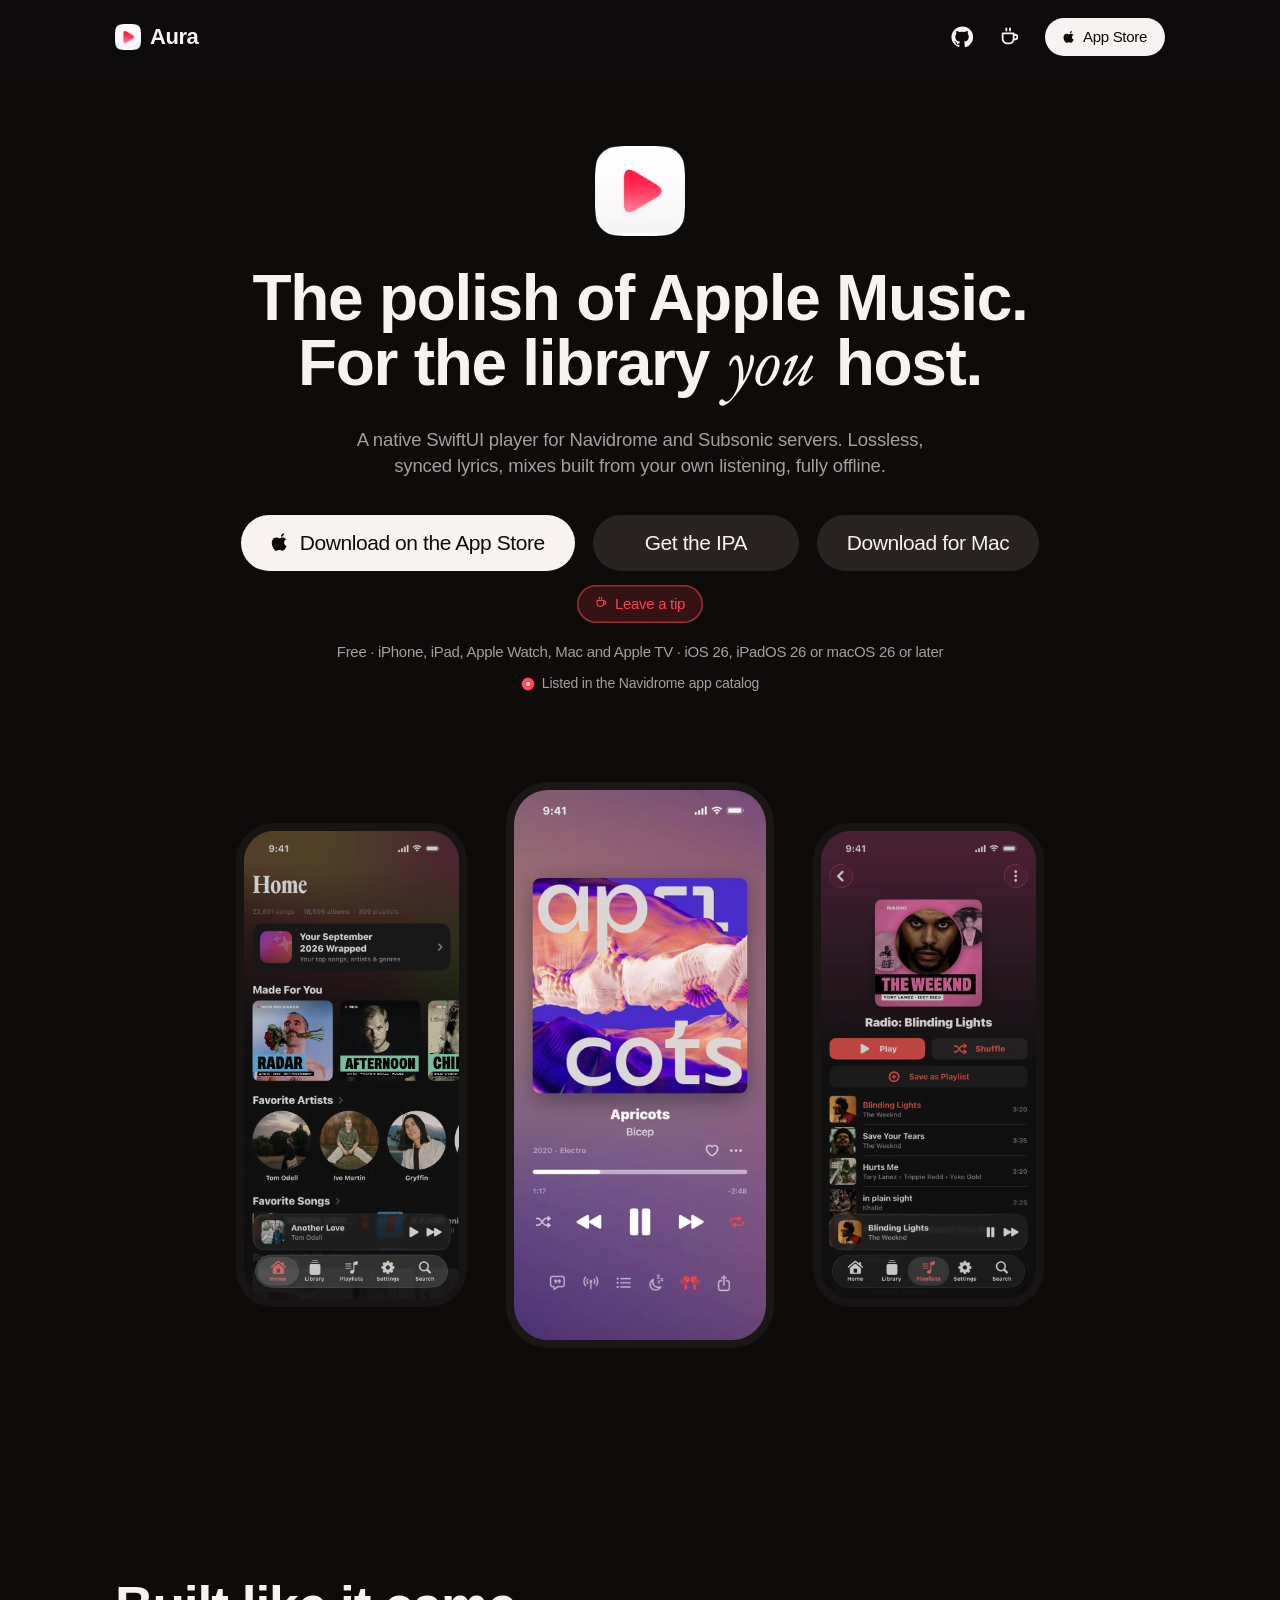
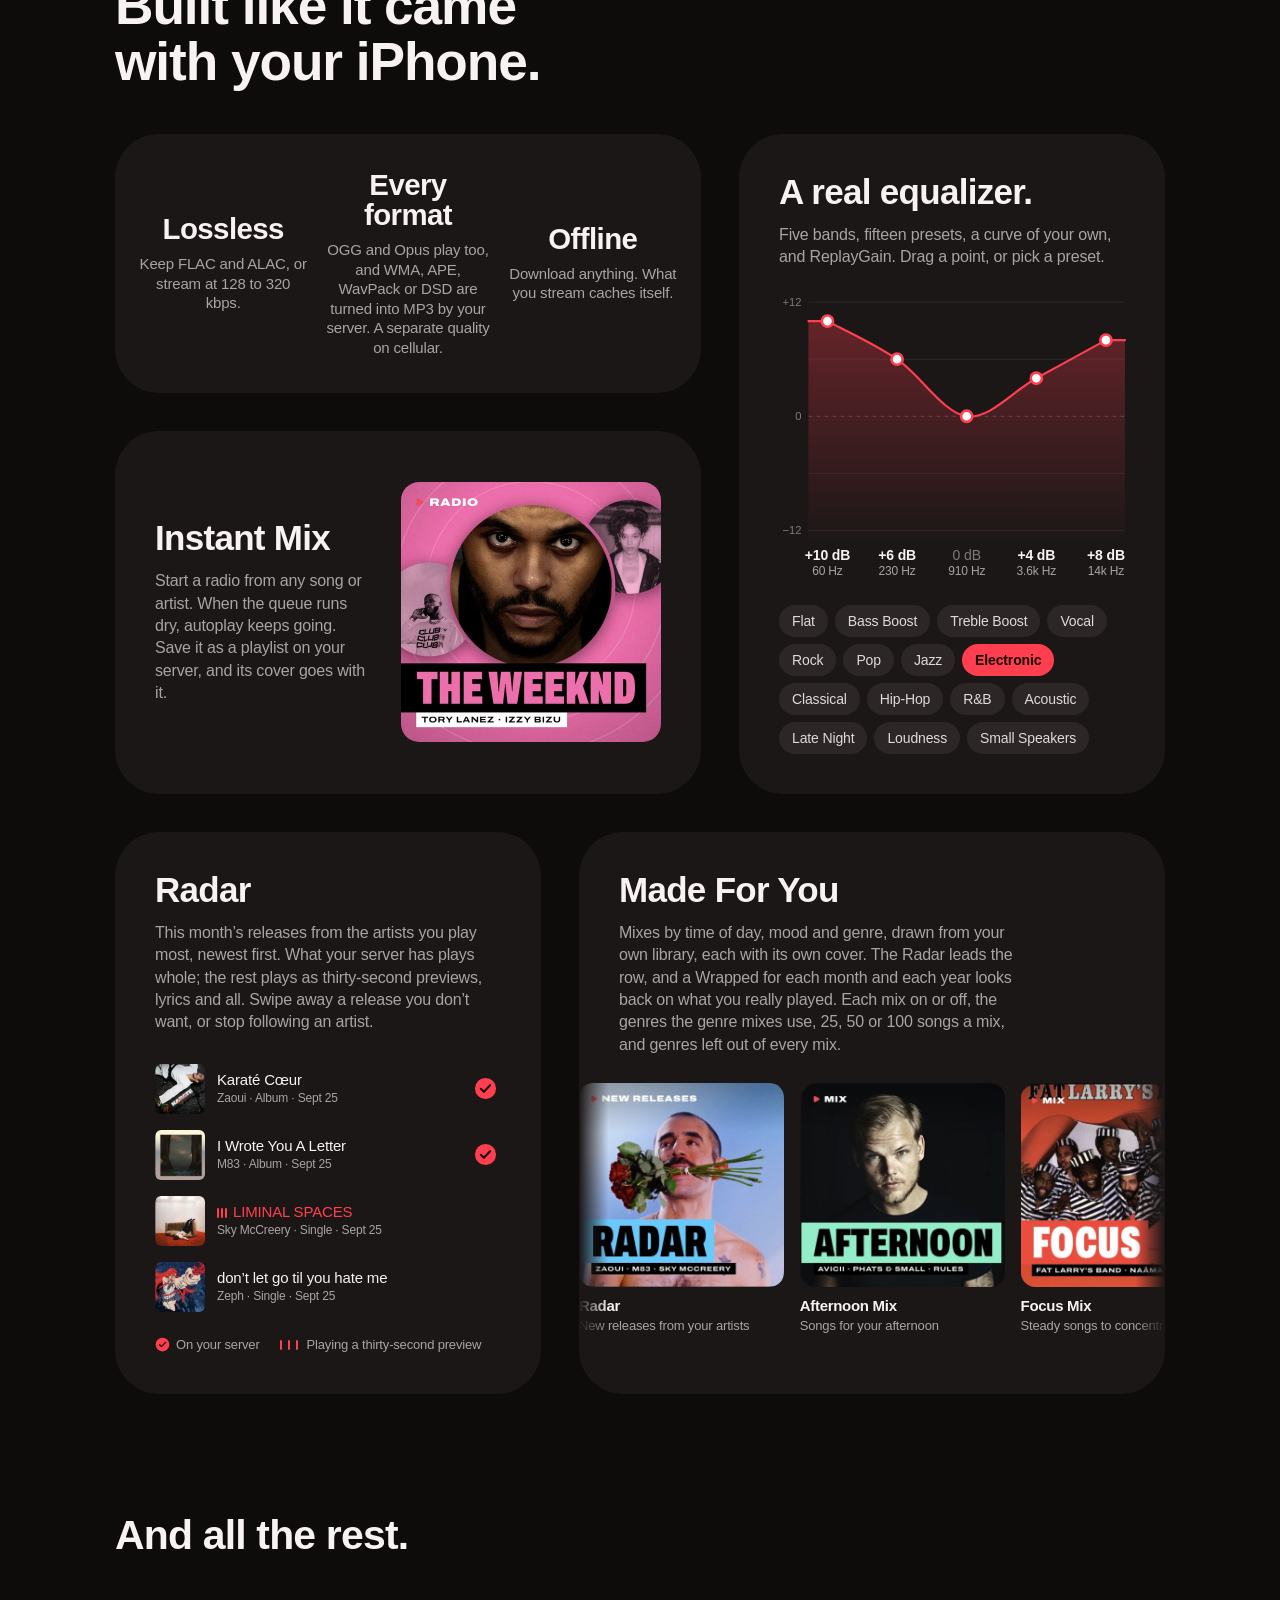
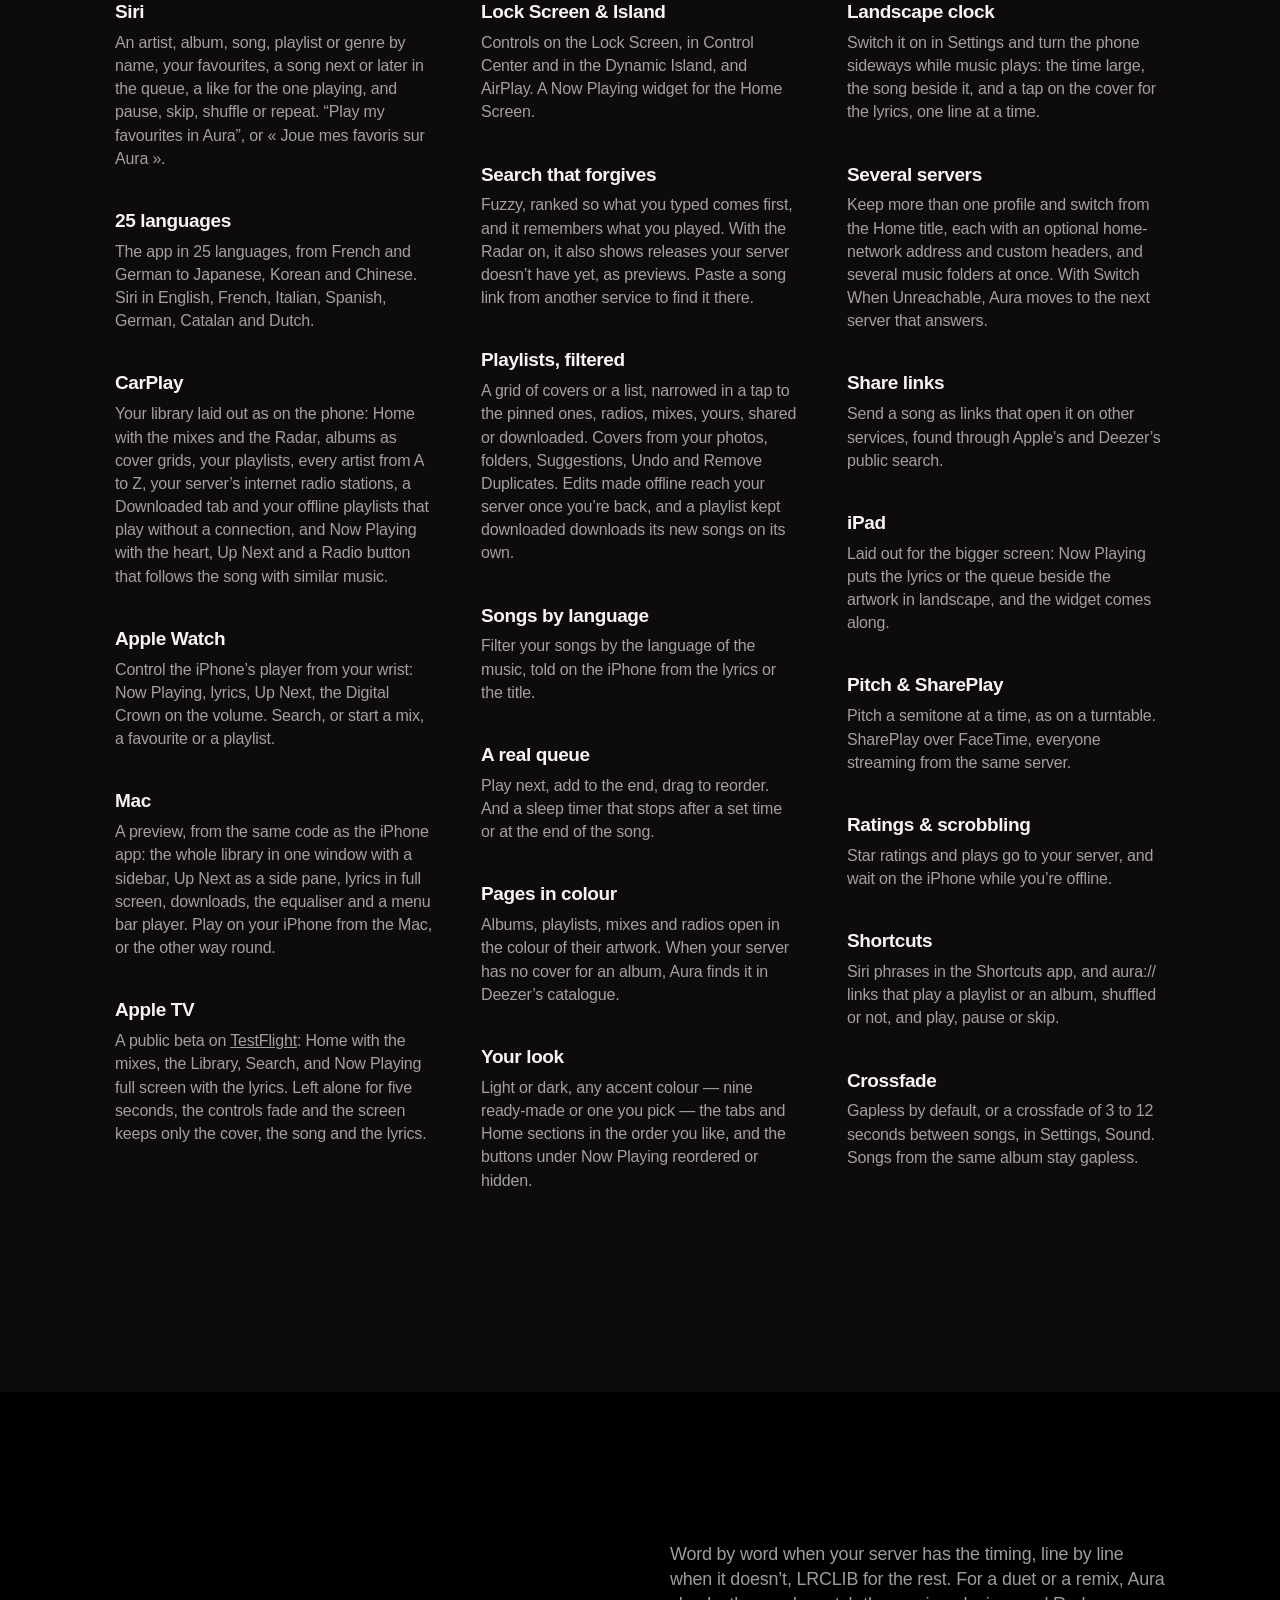
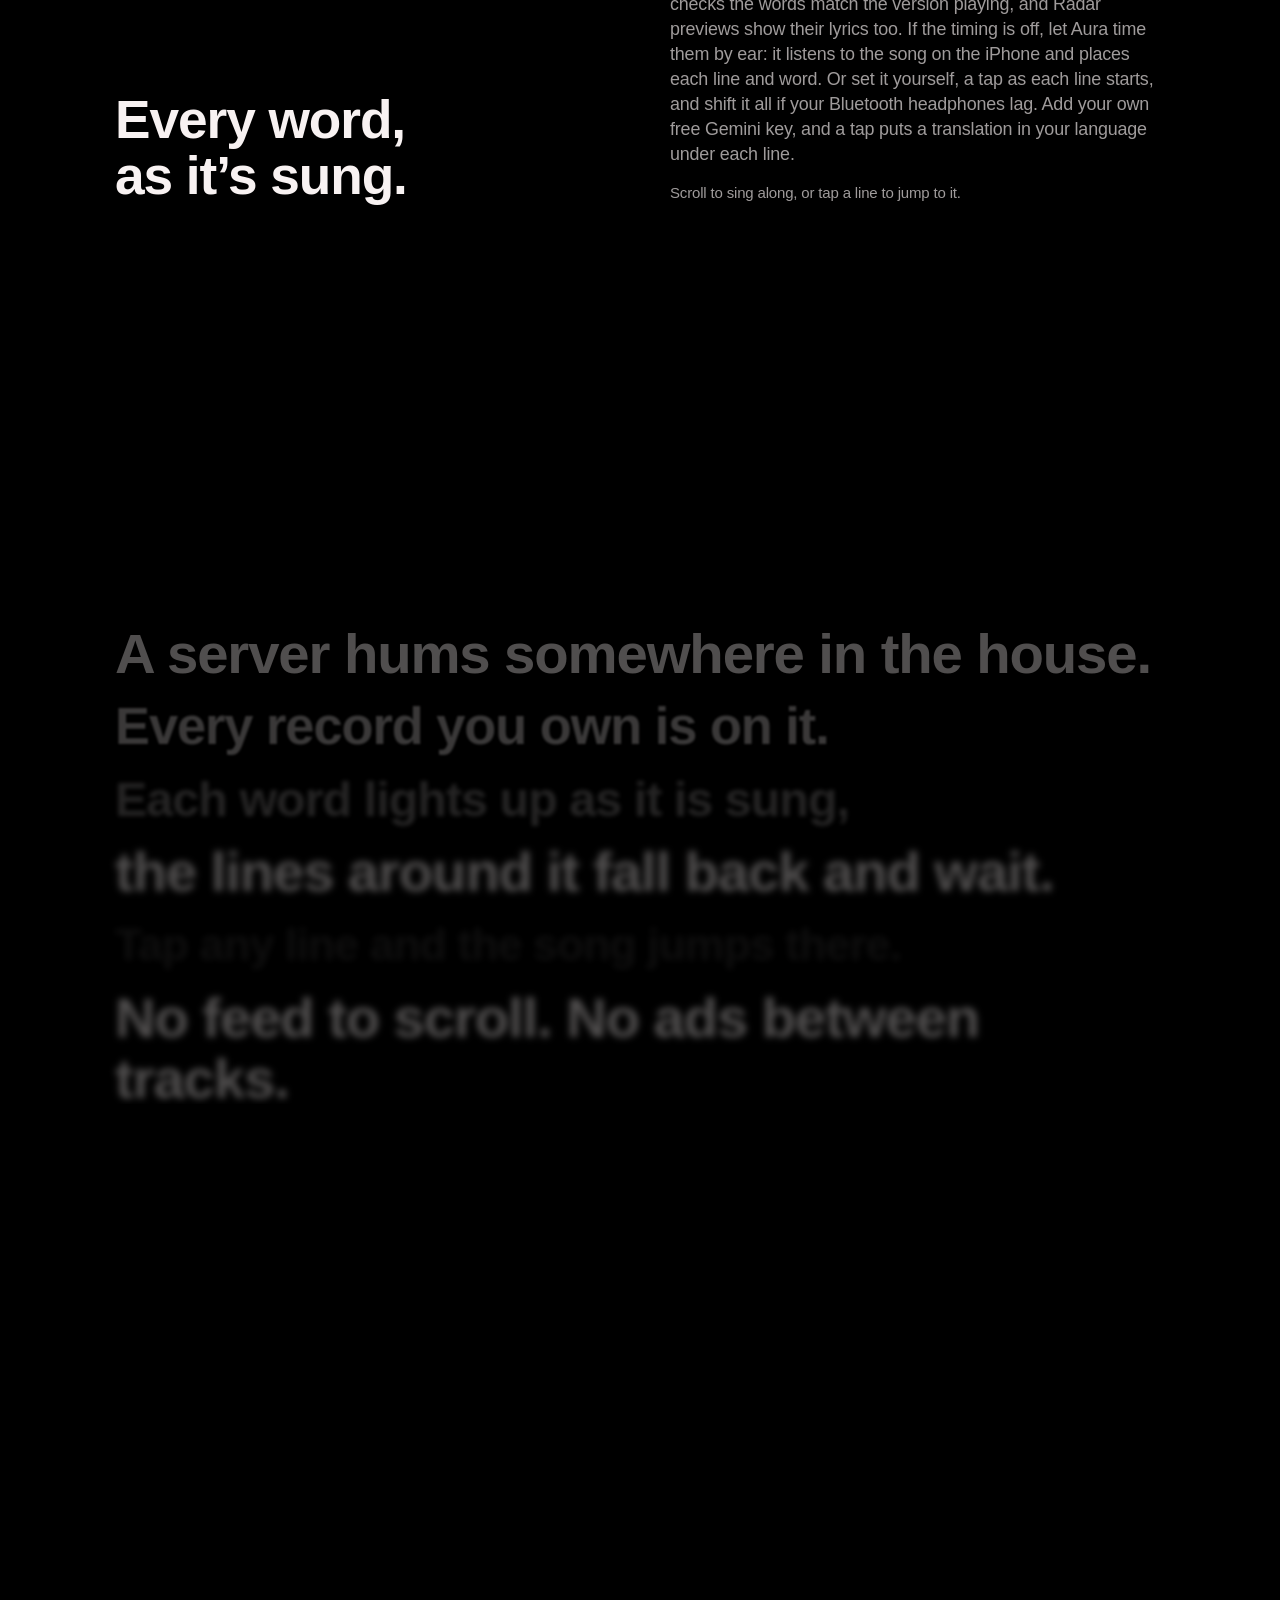
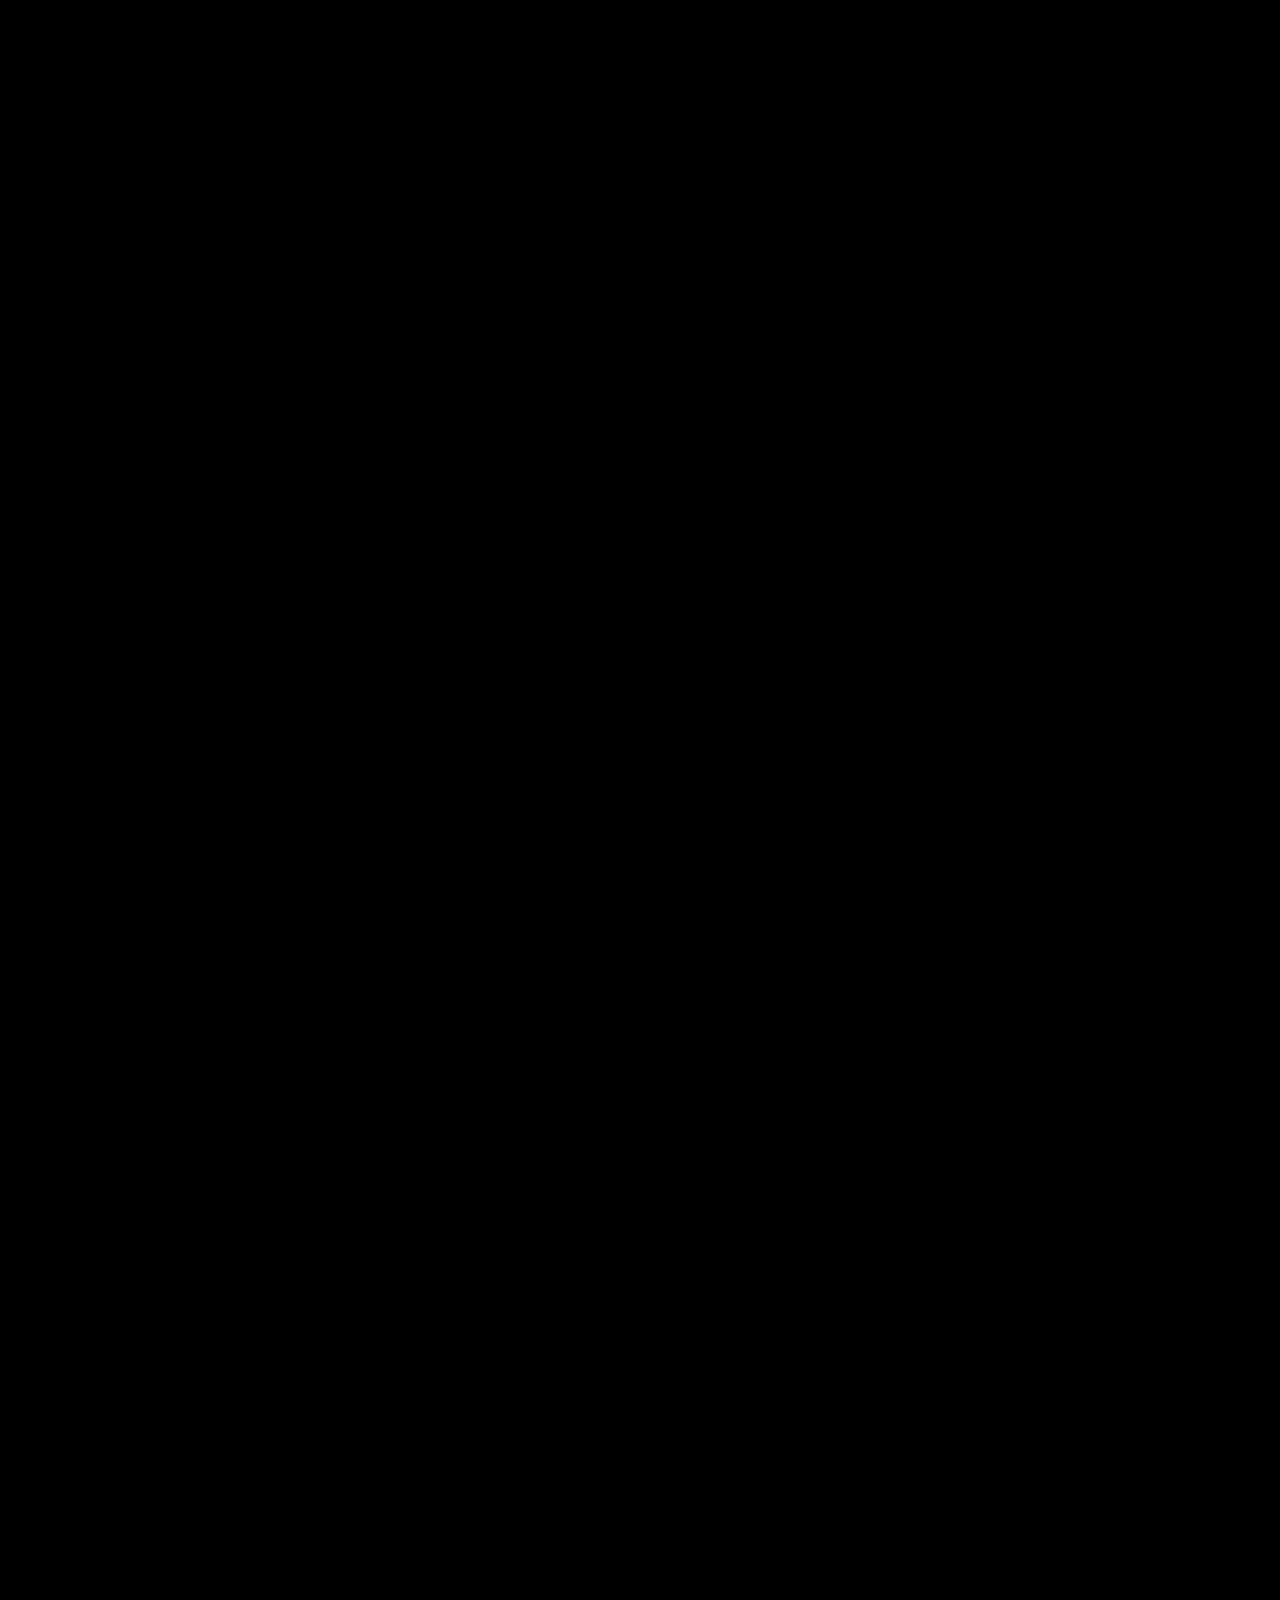
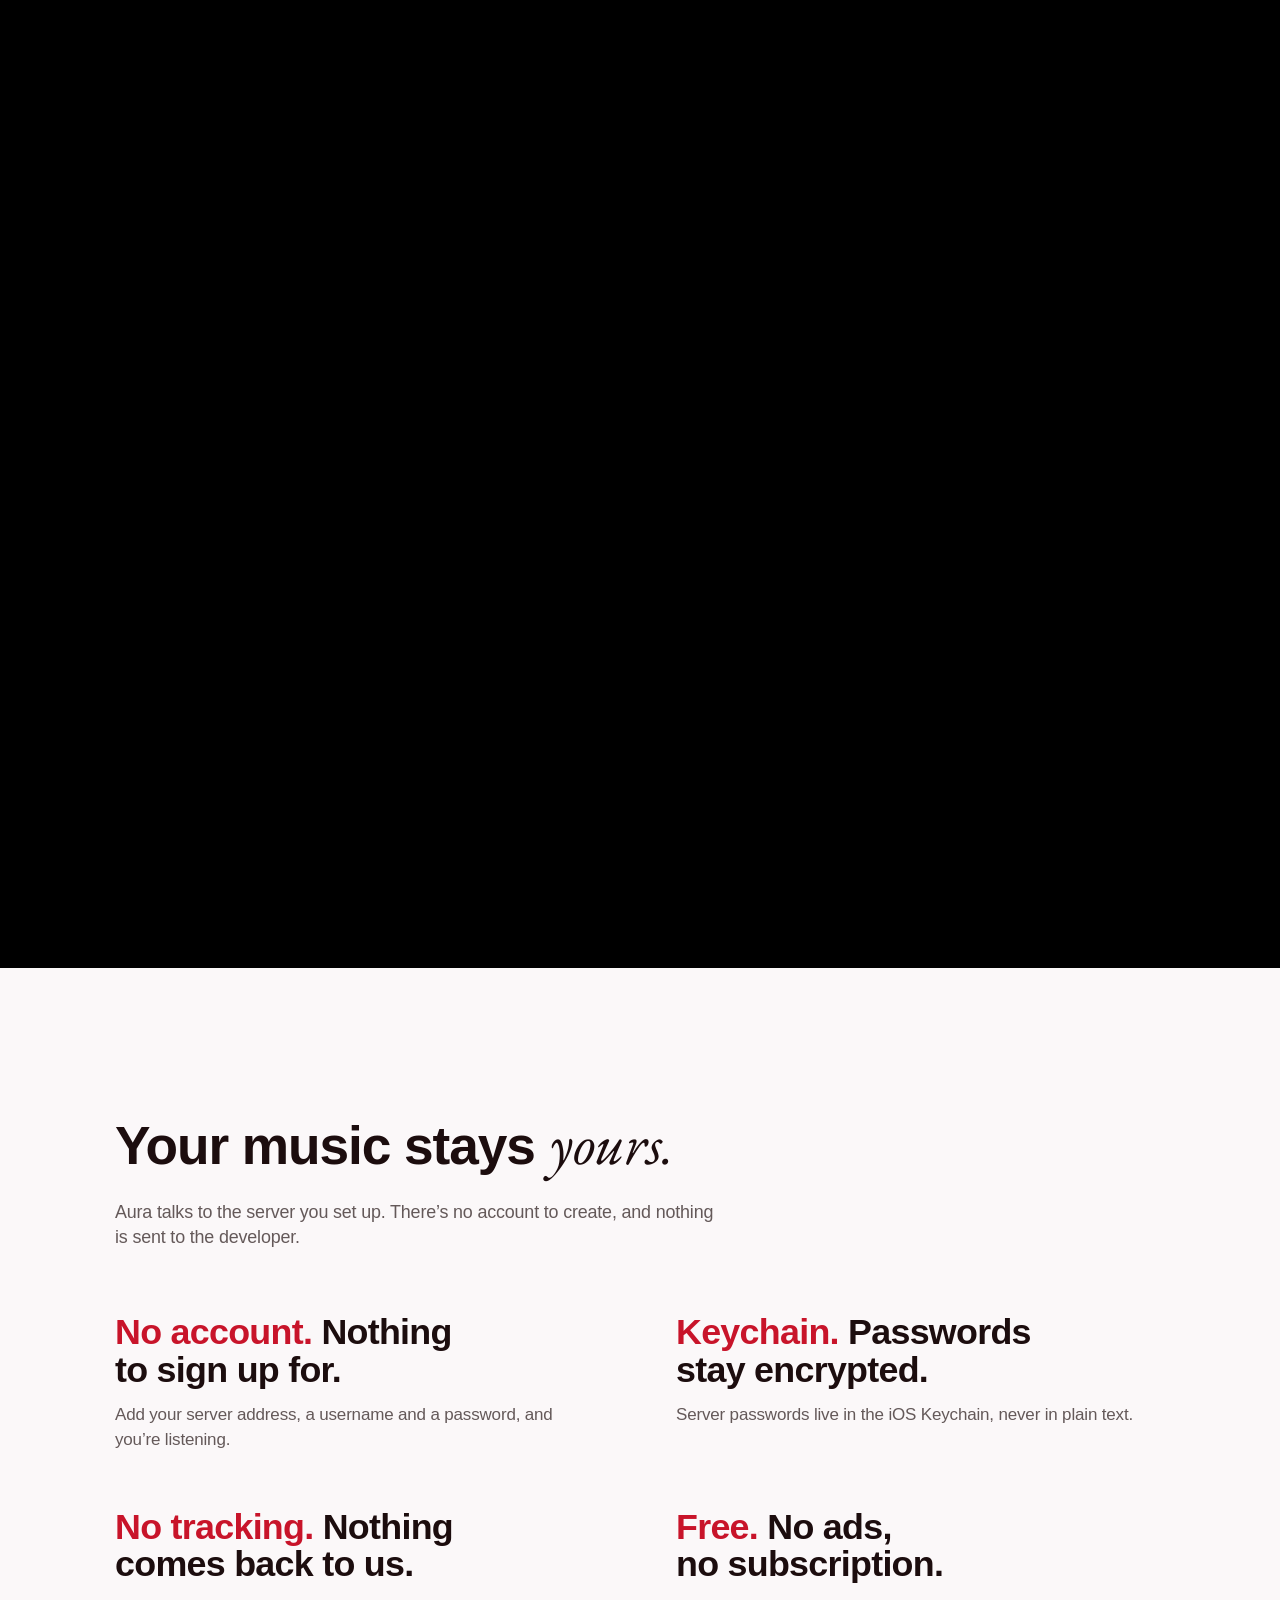
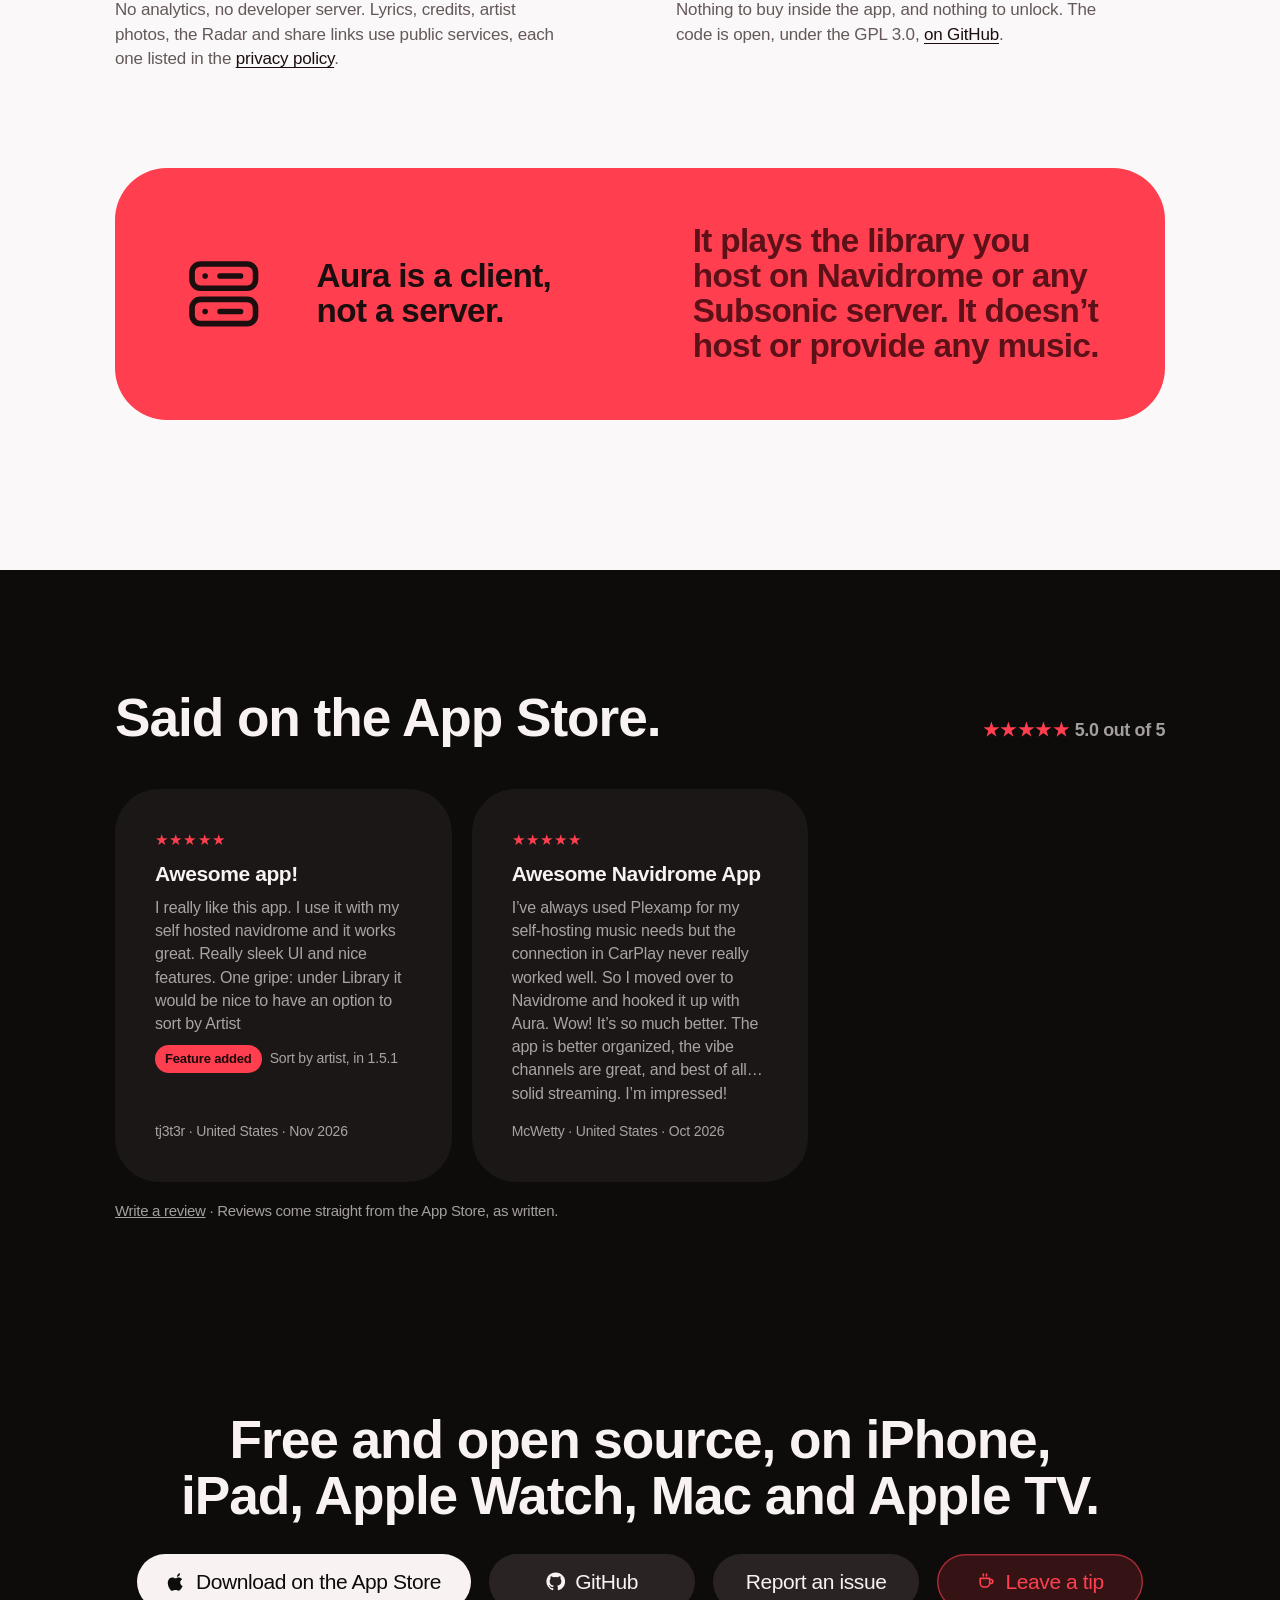
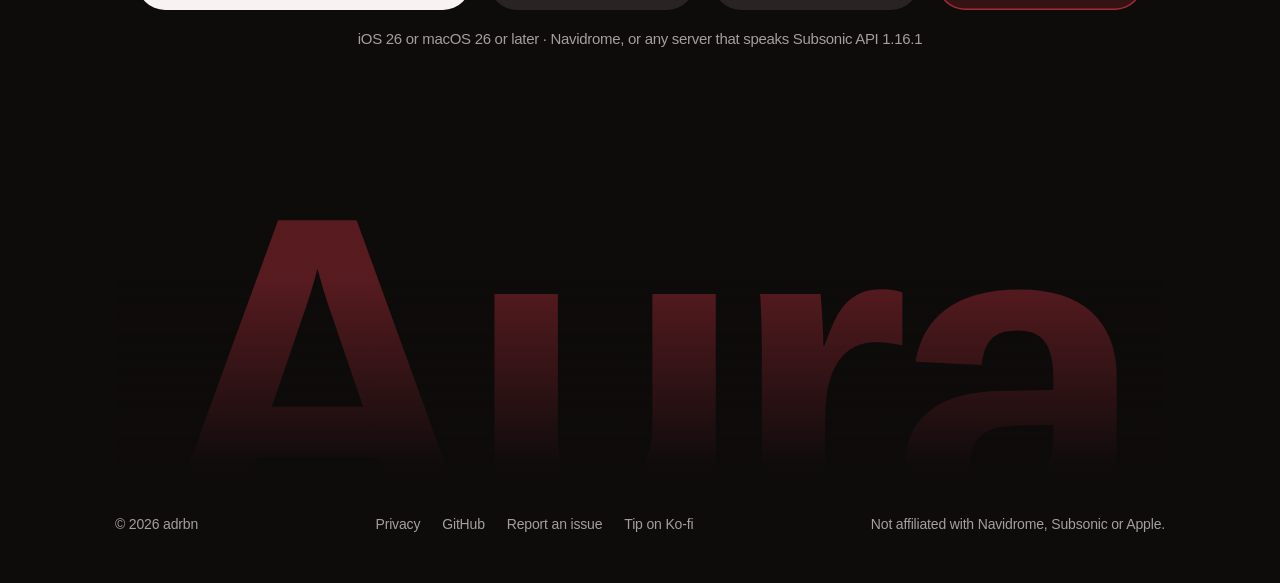
==== commit a5a0abe9: "feat: a review that asked for something aura now does carries a red pill under it, feature added for" ====
--- a/index.html
+++ b/index.html
@@ -324,7 +324,7 @@
     </div>
     <!-- Two real reviews, as Apple shows them; site.js swaps in the live list from every storefront. -->
     <ul class="reviews reveal d1" id="reviews-list">
-      <li class="review"><p class="review-stars" aria-label="5 stars">★★★★★</p><p class="review-title">Awesome app!</p><p class="review-body">I really like this app. I use it with my self hosted navidrome and it works great. Really sleek UI and nice features. One gripe: under Library it would be nice to have an option to sort by Artist</p><p class="review-by">tj3t3r · United States · Nov 2026</p></li>
+      <li class="review"><p class="review-stars" aria-label="5 stars">★★★★★</p><p class="review-title">Awesome app!</p><p class="review-body">I really like this app. I use it with my self hosted navidrome and it works great. Really sleek UI and nice features. One gripe: under Library it would be nice to have an option to sort by Artist</p><p class="review-note"><strong>Feature added</strong> Sort by artist, in 1.5.1</p><p class="review-by">tj3t3r · United States · Nov 2026</p></li>
       <li class="review"><p class="review-stars" aria-label="5 stars">★★★★★</p><p class="review-title">Awesome Navidrome App</p><p class="review-body">I’ve always used Plexamp for my self-hosting music needs but the connection in CarPlay never really worked well. So I moved over to Navidrome and hooked it up with Aura. Wow! It’s so much better. The app is better organized, the vibe channels are great, and best of all… solid streaming. I’m impressed!</p><p class="review-by">McWetty · United States · Oct 2026</p></li>
     </ul>
     <p class="fineprint reveal d2"><a href="https://apps.apple.com/app/id6818241470?action=write-review">Write a review</a> · Reviews come straight from the App Store, as written.</p>
--- a/assets/site.css
+++ b/assets/site.css
@@ -451,6 +451,8 @@
 .review-stars { font-size: 15px; }
 .review-title { font-size: 21px; font-weight: 700; line-height: 1.15; letter-spacing: var(--track); text-wrap: balance; }
 .review-body { color: var(--ink-2); font-size: 16px; font-weight: 500; line-height: 1.45; overflow-wrap: anywhere; }
+.review-note { display: flex; flex-wrap: wrap; align-items: center; gap: 8px; color: var(--ink-2); font-size: 14px; font-weight: 500; }
+.review-note strong { padding: 4px 10px; border-radius: 999px; background: var(--accent); color: var(--on-accent); font-size: 13px; font-weight: 700; }
 .review-by { margin-top: auto !important; padding-top: 6px; color: var(--ink-2); font-size: 14px; font-weight: 500; }
 .reviews-section .fineprint a { color: inherit; }
 .reviews-section .fineprint a:hover { color: var(--accent); }
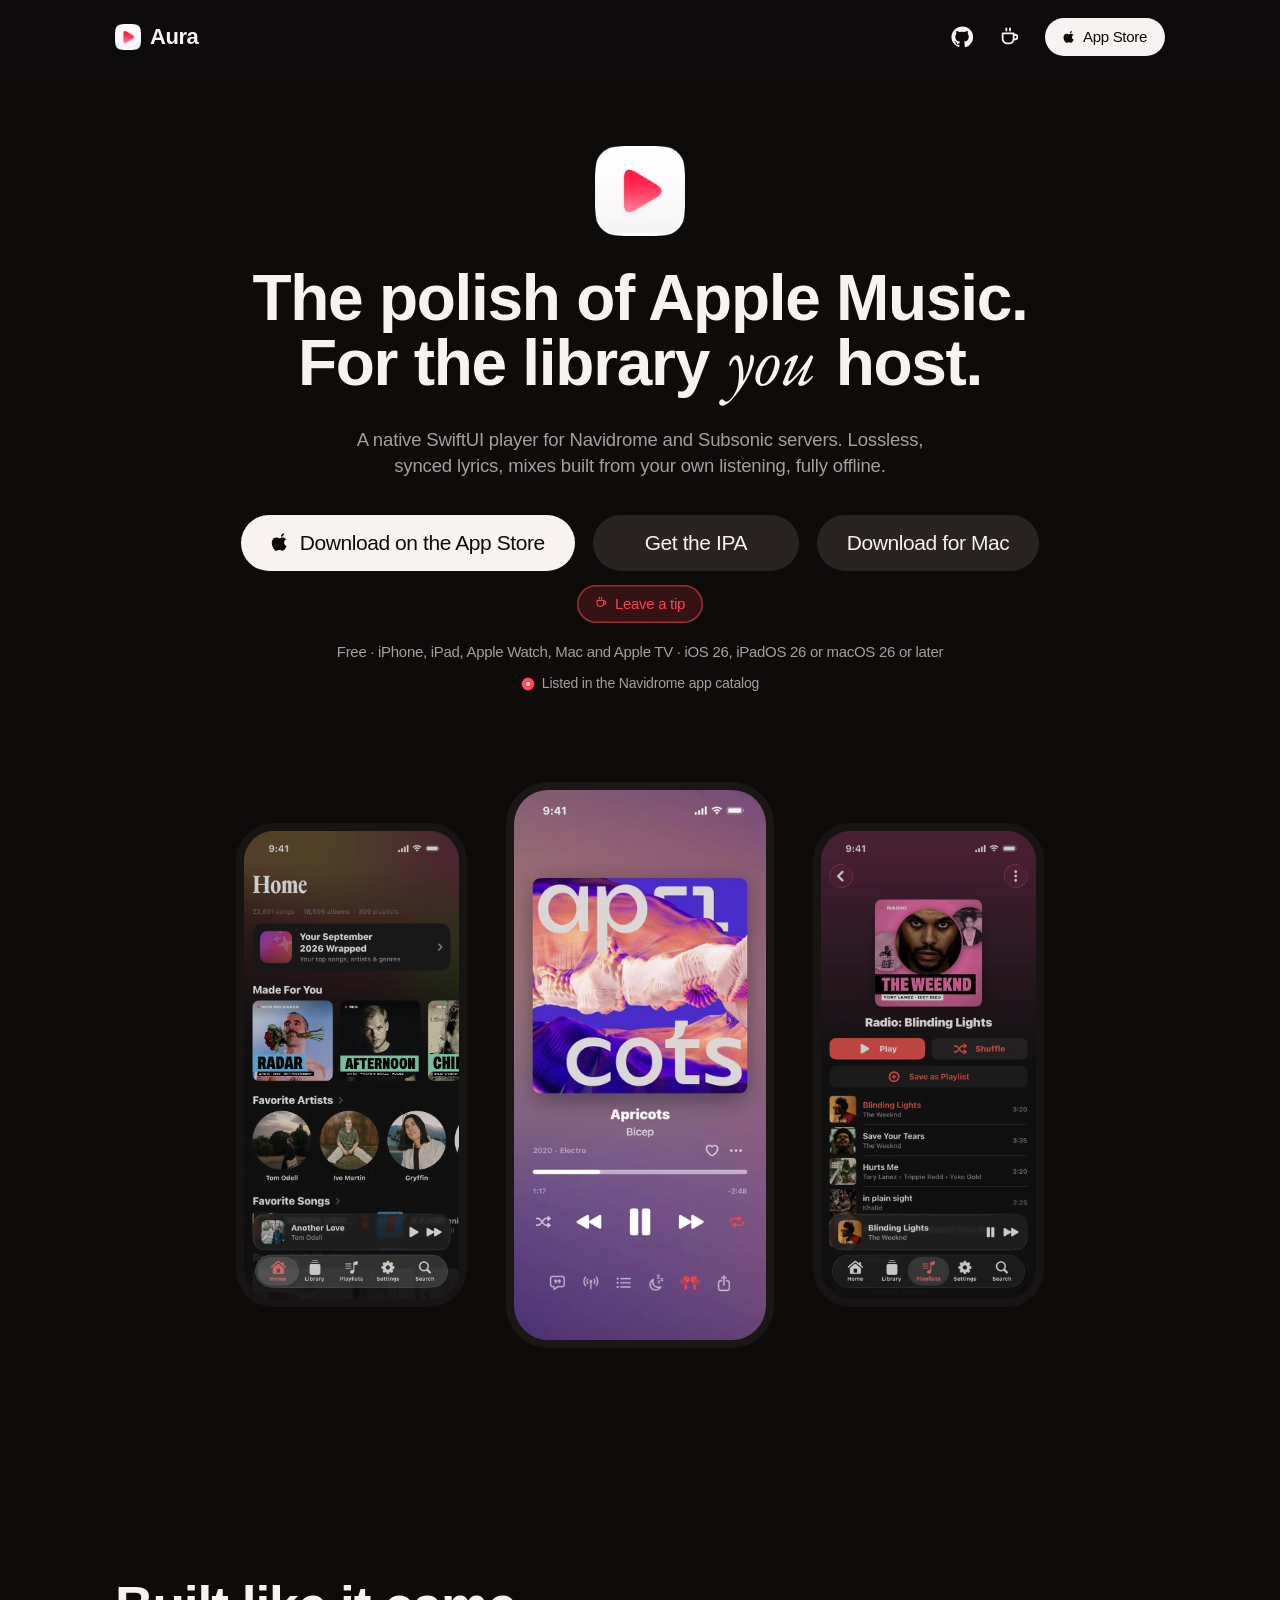
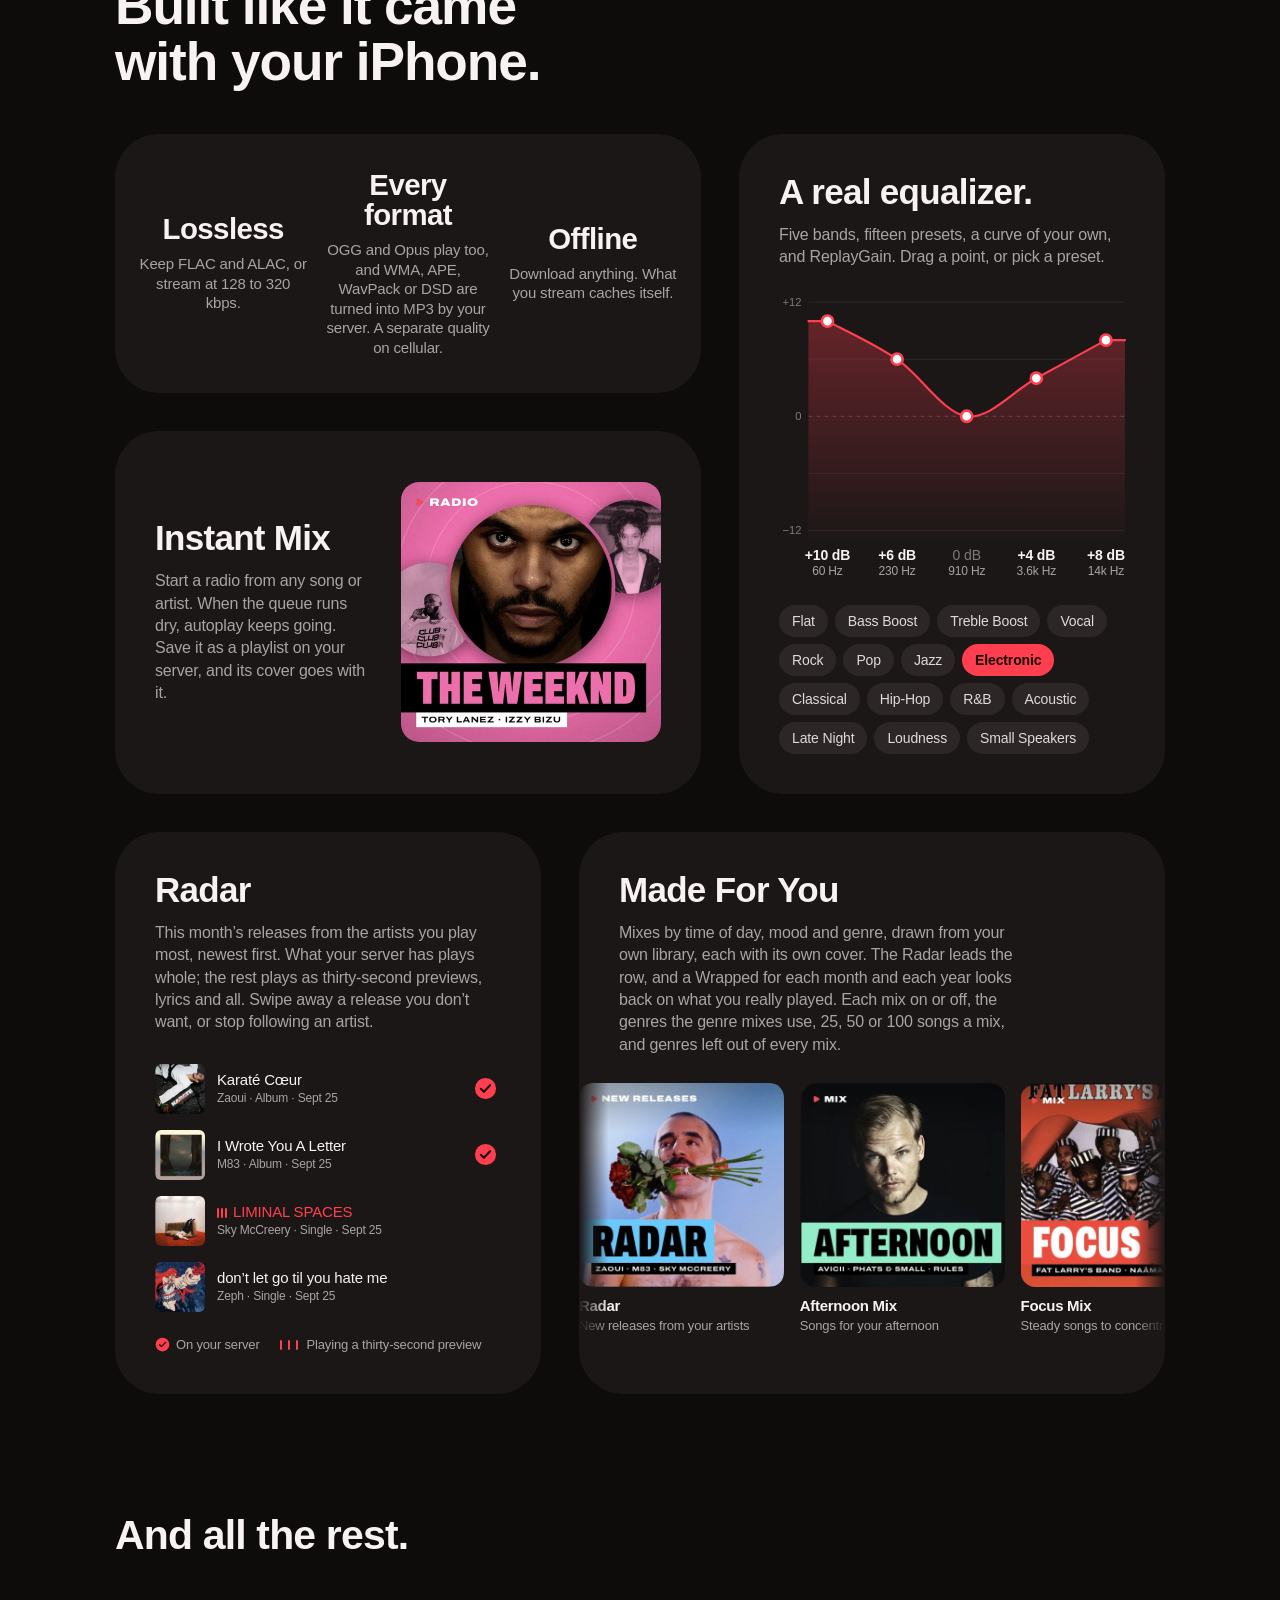
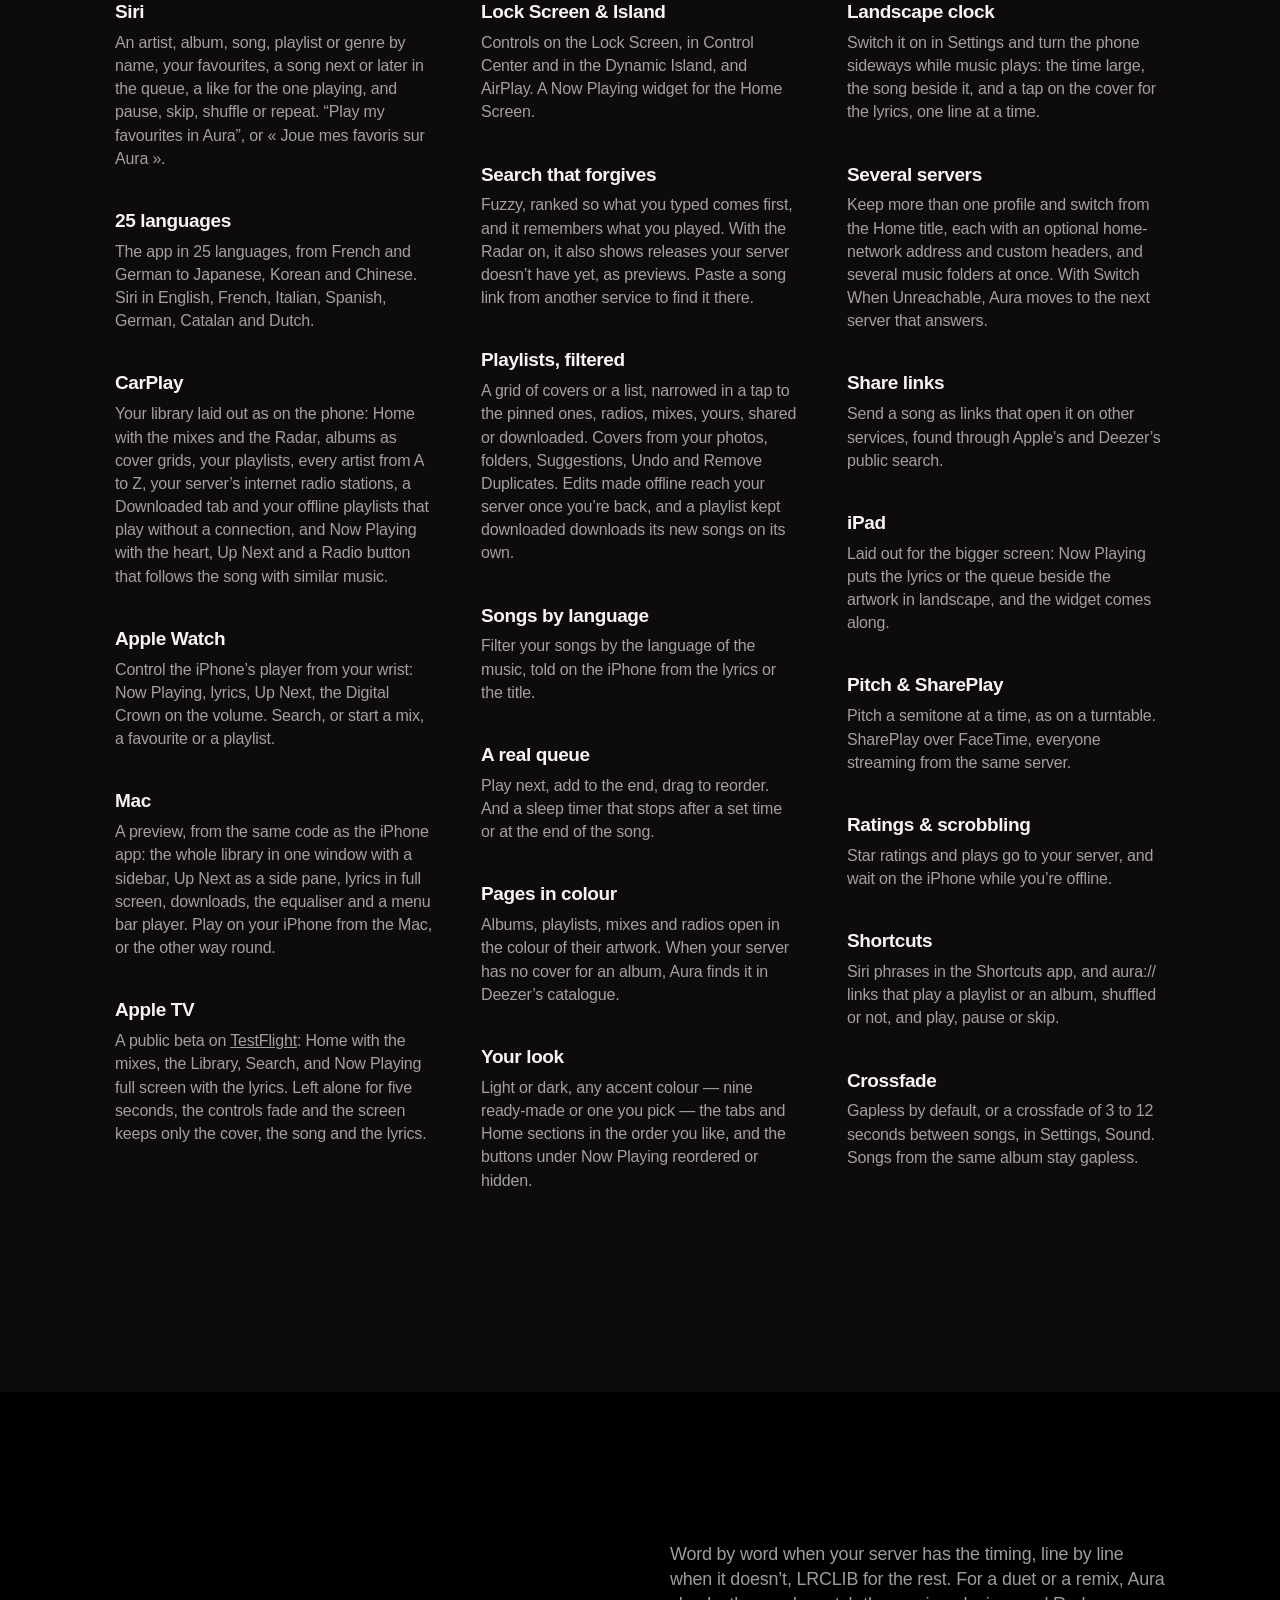
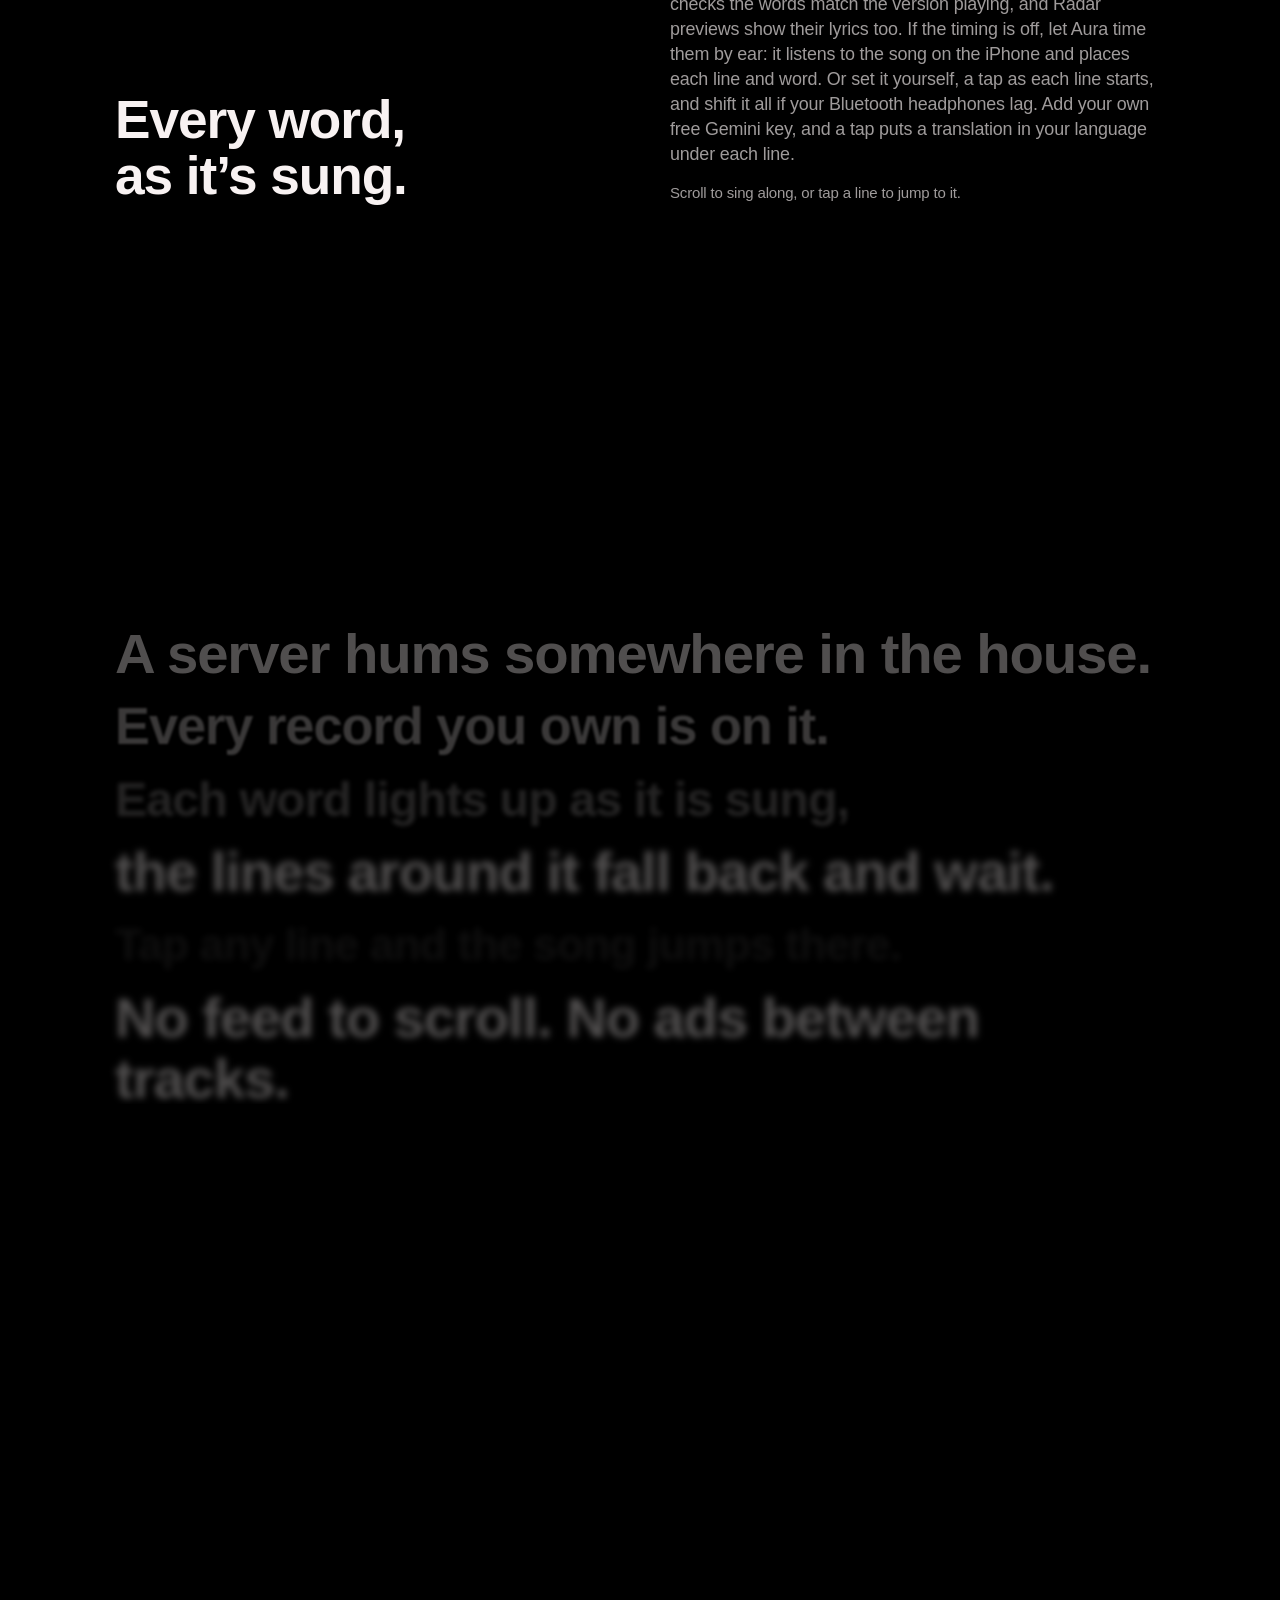
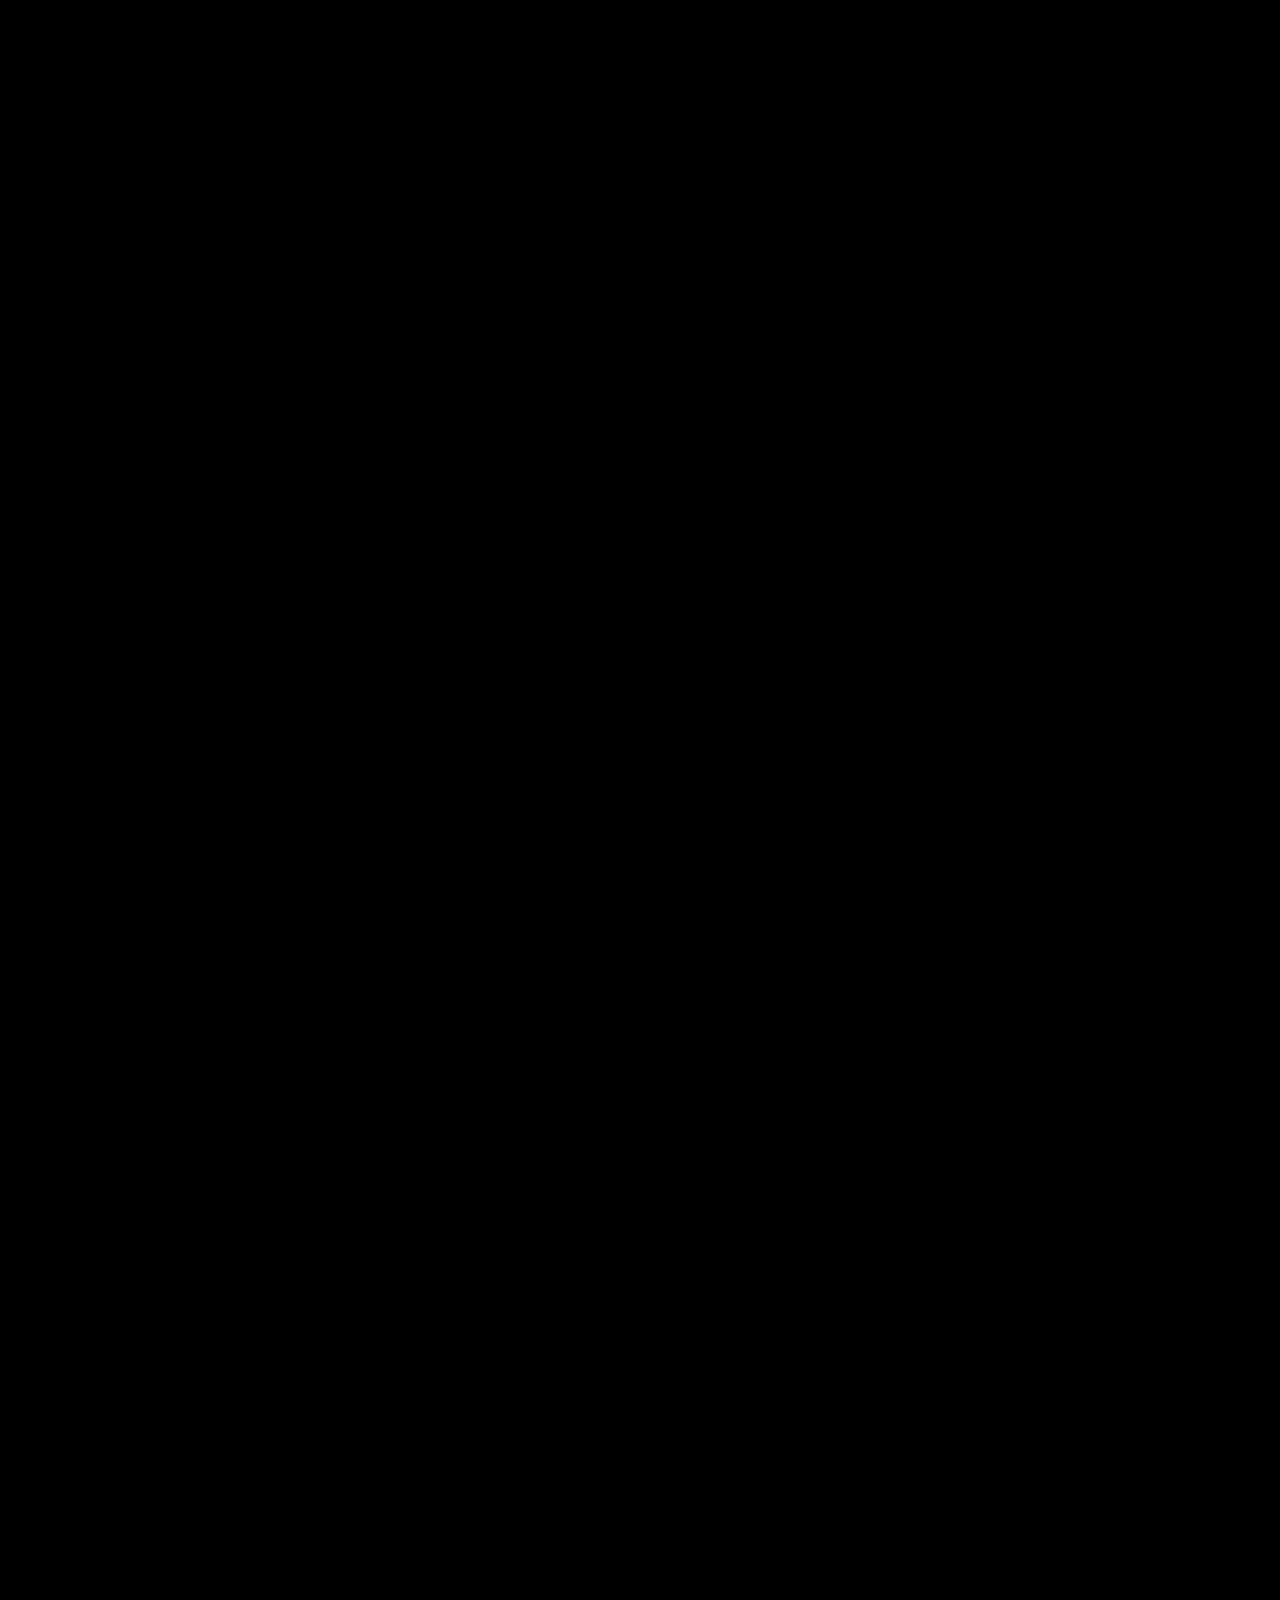
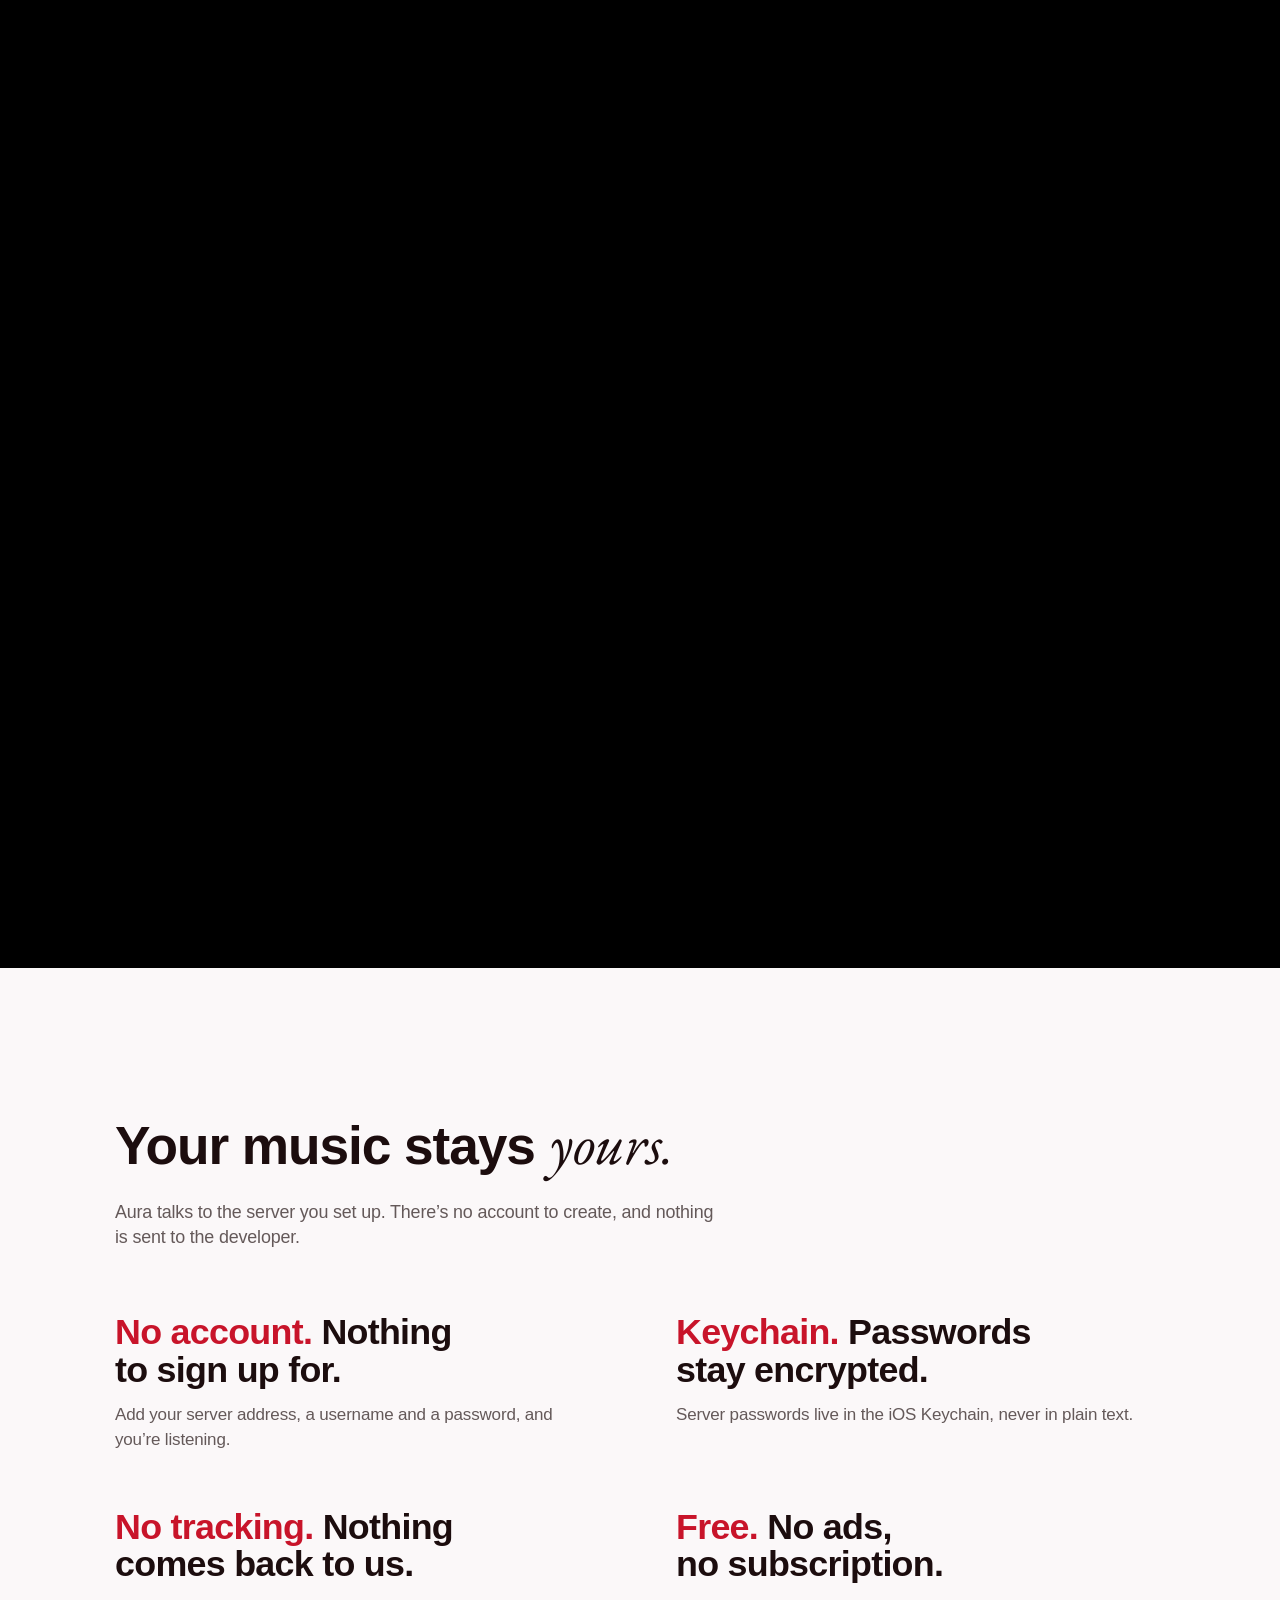
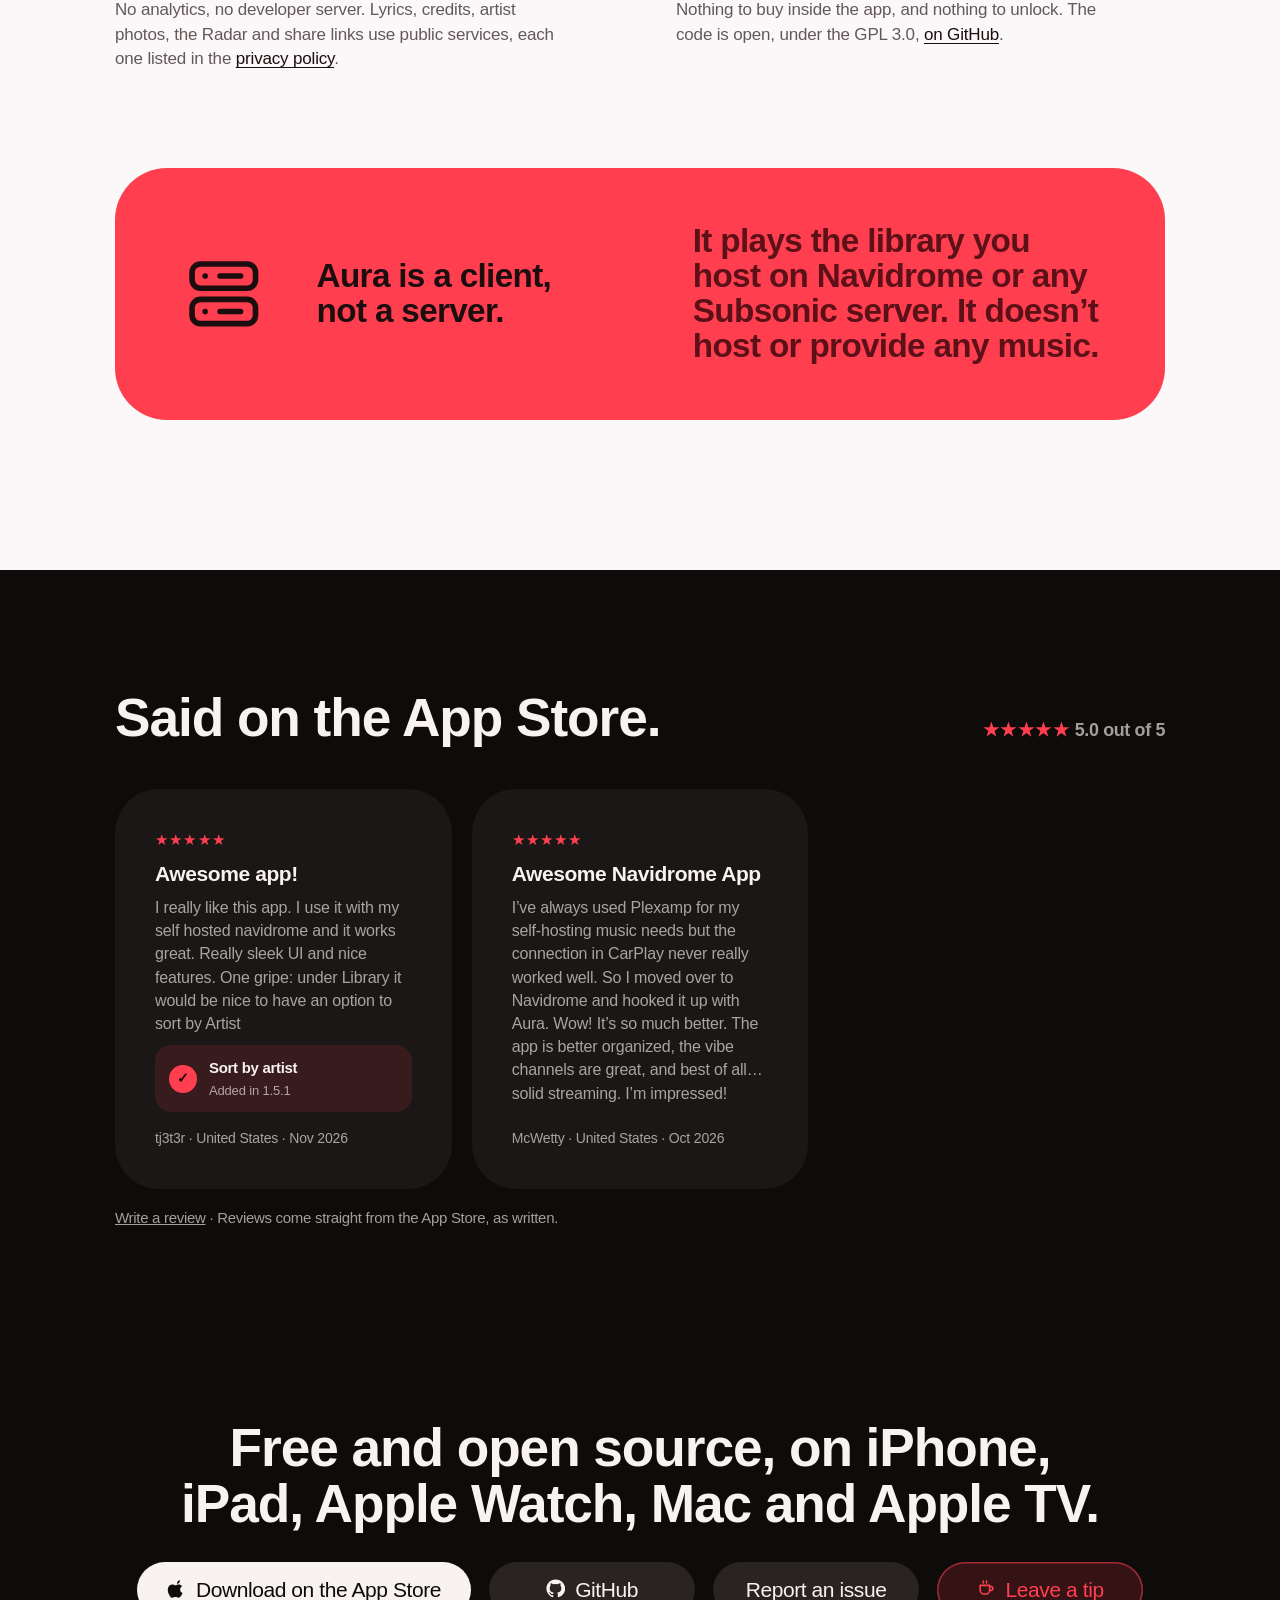
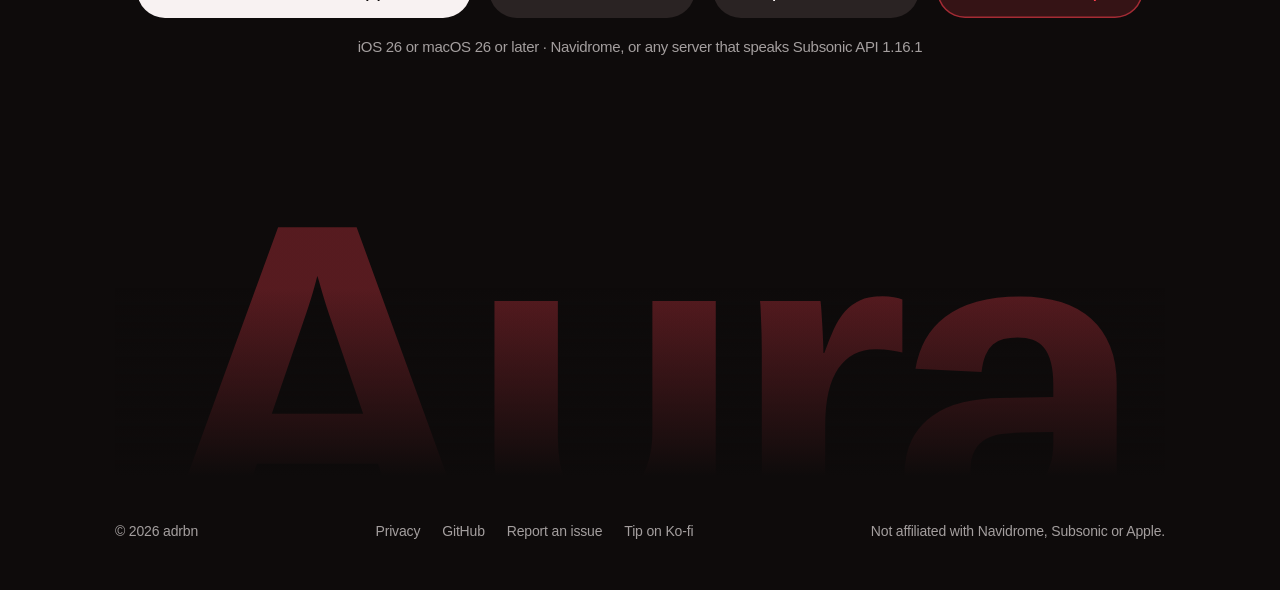
==== commit 74987ccd: "feat: the pill under a review becomes a tinted row at the foot of the card, a red check, the feature" ====
--- a/index.html
+++ b/index.html
@@ -324,7 +324,7 @@
     </div>
     <!-- Two real reviews, as Apple shows them; site.js swaps in the live list from every storefront. -->
     <ul class="reviews reveal d1" id="reviews-list">
-      <li class="review"><p class="review-stars" aria-label="5 stars">★★★★★</p><p class="review-title">Awesome app!</p><p class="review-body">I really like this app. I use it with my self hosted navidrome and it works great. Really sleek UI and nice features. One gripe: under Library it would be nice to have an option to sort by Artist</p><p class="review-note"><strong>Feature added</strong> Sort by artist, in 1.5.1</p><p class="review-by">tj3t3r · United States · Nov 2026</p></li>
+      <li class="review"><p class="review-stars" aria-label="5 stars">★★★★★</p><p class="review-title">Awesome app!</p><p class="review-body">I really like this app. I use it with my self hosted navidrome and it works great. Really sleek UI and nice features. One gripe: under Library it would be nice to have an option to sort by Artist</p><div class="review-note"><span class="review-note-mark" aria-hidden="true">✓</span><p><strong>Sort by artist</strong><span>Added in 1.5.1</span></p></div><p class="review-by">tj3t3r · United States · Nov 2026</p></li>
       <li class="review"><p class="review-stars" aria-label="5 stars">★★★★★</p><p class="review-title">Awesome Navidrome App</p><p class="review-body">I’ve always used Plexamp for my self-hosting music needs but the connection in CarPlay never really worked well. So I moved over to Navidrome and hooked it up with Aura. Wow! It’s so much better. The app is better organized, the vibe channels are great, and best of all… solid streaming. I’m impressed!</p><p class="review-by">McWetty · United States · Oct 2026</p></li>
     </ul>
     <p class="fineprint reveal d2"><a href="https://apps.apple.com/app/id6818241470?action=write-review">Write a review</a> · Reviews come straight from the App Store, as written.</p>
--- a/assets/site.css
+++ b/assets/site.css
@@ -451,8 +451,12 @@
 .review-stars { font-size: 15px; }
 .review-title { font-size: 21px; font-weight: 700; line-height: 1.15; letter-spacing: var(--track); text-wrap: balance; }
 .review-body { color: var(--ink-2); font-size: 16px; font-weight: 500; line-height: 1.45; overflow-wrap: anywhere; }
-.review-note { display: flex; flex-wrap: wrap; align-items: center; gap: 8px; color: var(--ink-2); font-size: 14px; font-weight: 500; }
-.review-note strong { padding: 4px 10px; border-radius: 999px; background: var(--accent); color: var(--on-accent); font-size: 13px; font-weight: 700; }
+.review-note { margin-top: auto; display: flex; align-items: center; gap: 12px; padding: 12px 14px; border-radius: 16px; background: color-mix(in srgb, var(--accent) 12%, transparent); }
+.review-note-mark { flex: none; display: grid; place-items: center; width: 28px; height: 28px; border-radius: 50%; background: var(--accent); color: var(--on-accent); font-size: 14px; font-weight: 800; }
+.review-note p { display: flex; flex-direction: column; gap: 1px; min-width: 0; }
+.review-note strong { color: var(--ink); font-size: 15px; font-weight: 700; letter-spacing: var(--track); }
+.review-note span:not(.review-note-mark) { color: var(--ink-2); font-size: 13px; font-weight: 500; }
+.review-note + .review-by { margin-top: 0 !important; }
 .review-by { margin-top: auto !important; padding-top: 6px; color: var(--ink-2); font-size: 14px; font-weight: 500; }
 .reviews-section .fineprint a { color: inherit; }
 .reviews-section .fineprint a:hover { color: var(--accent); }
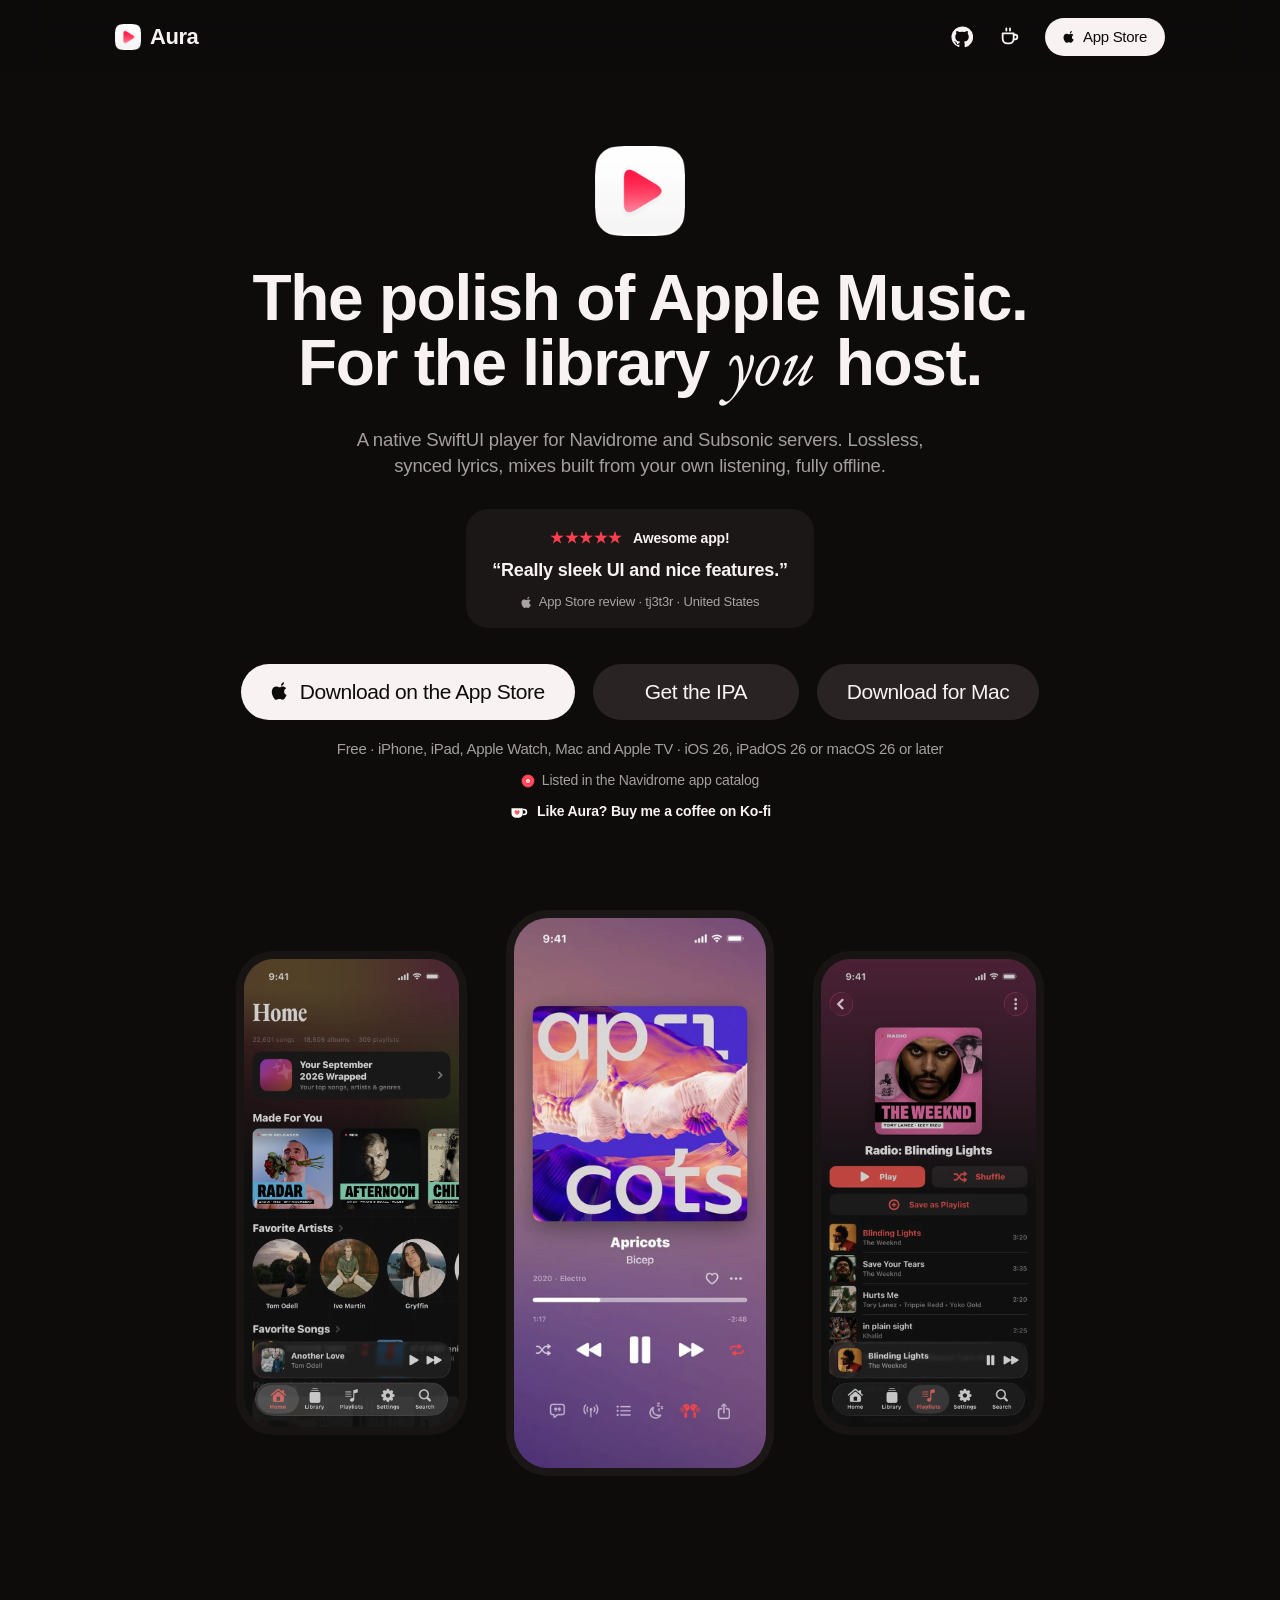
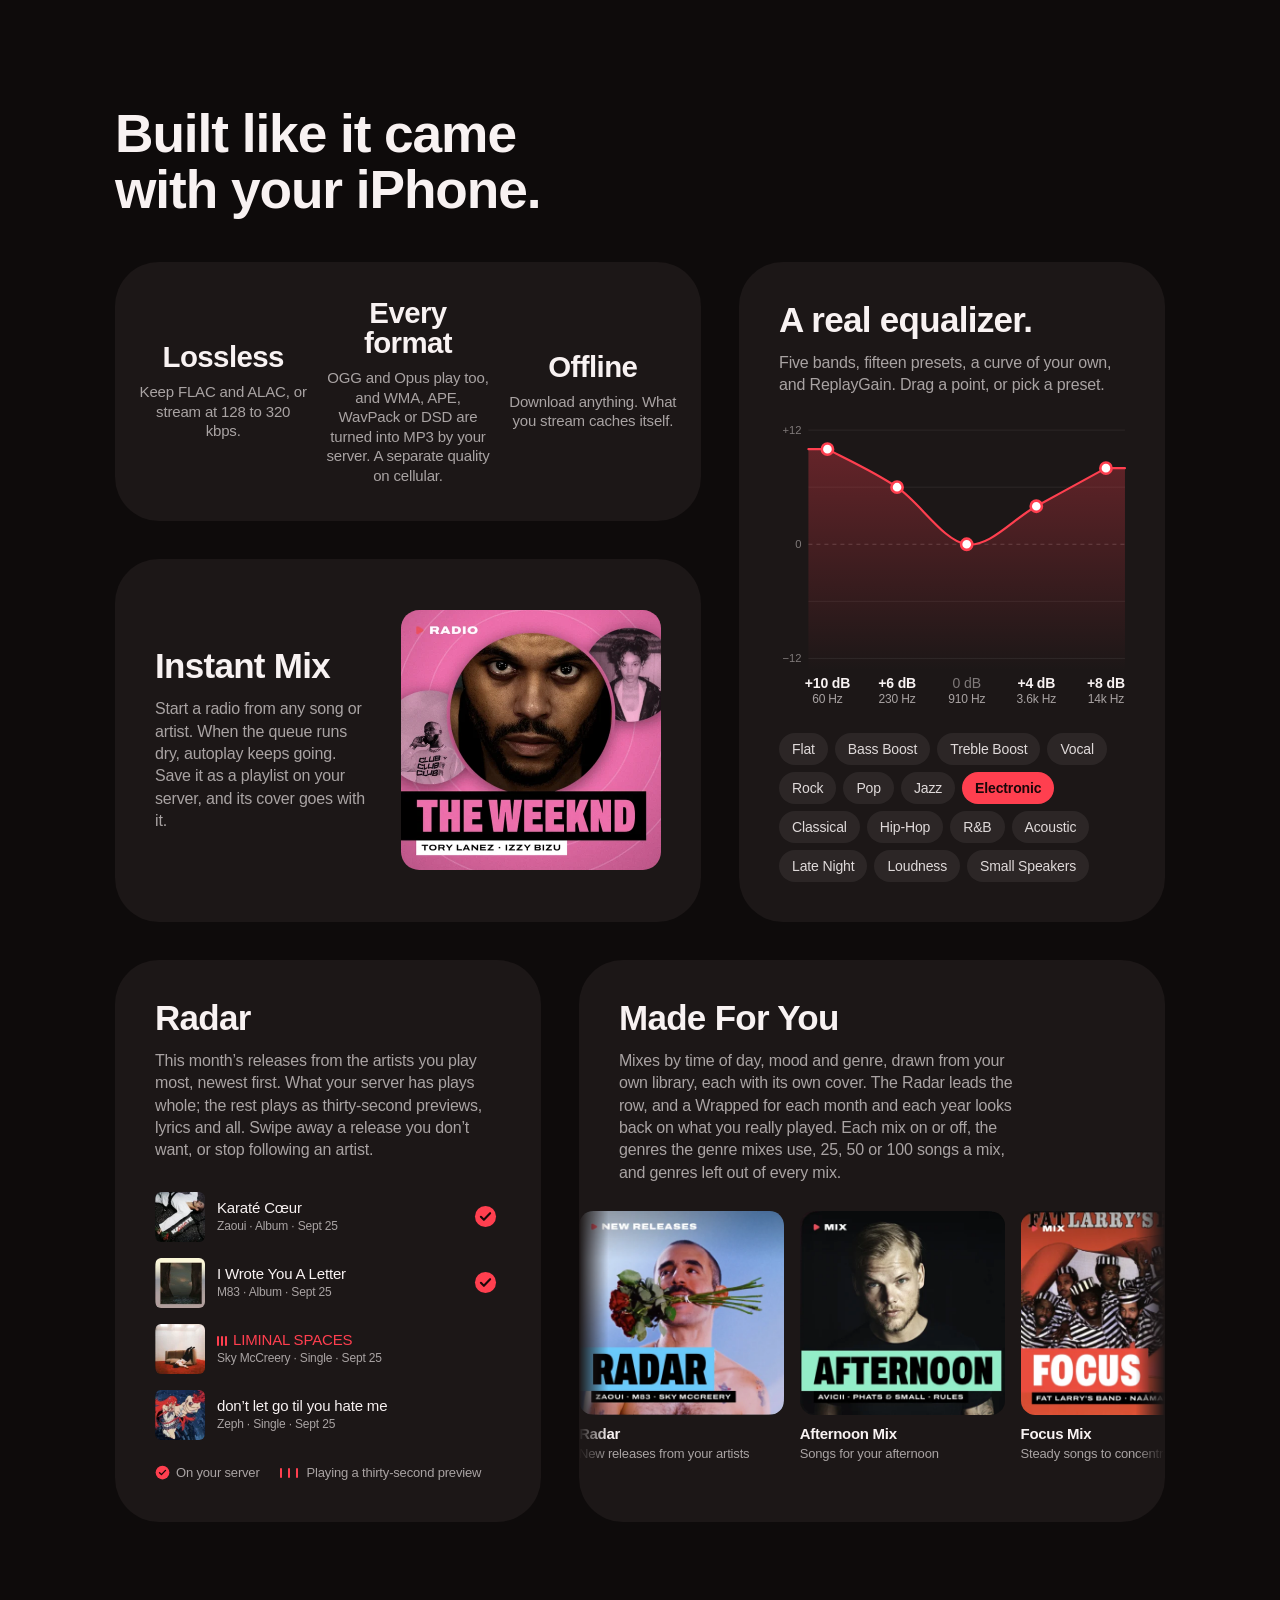
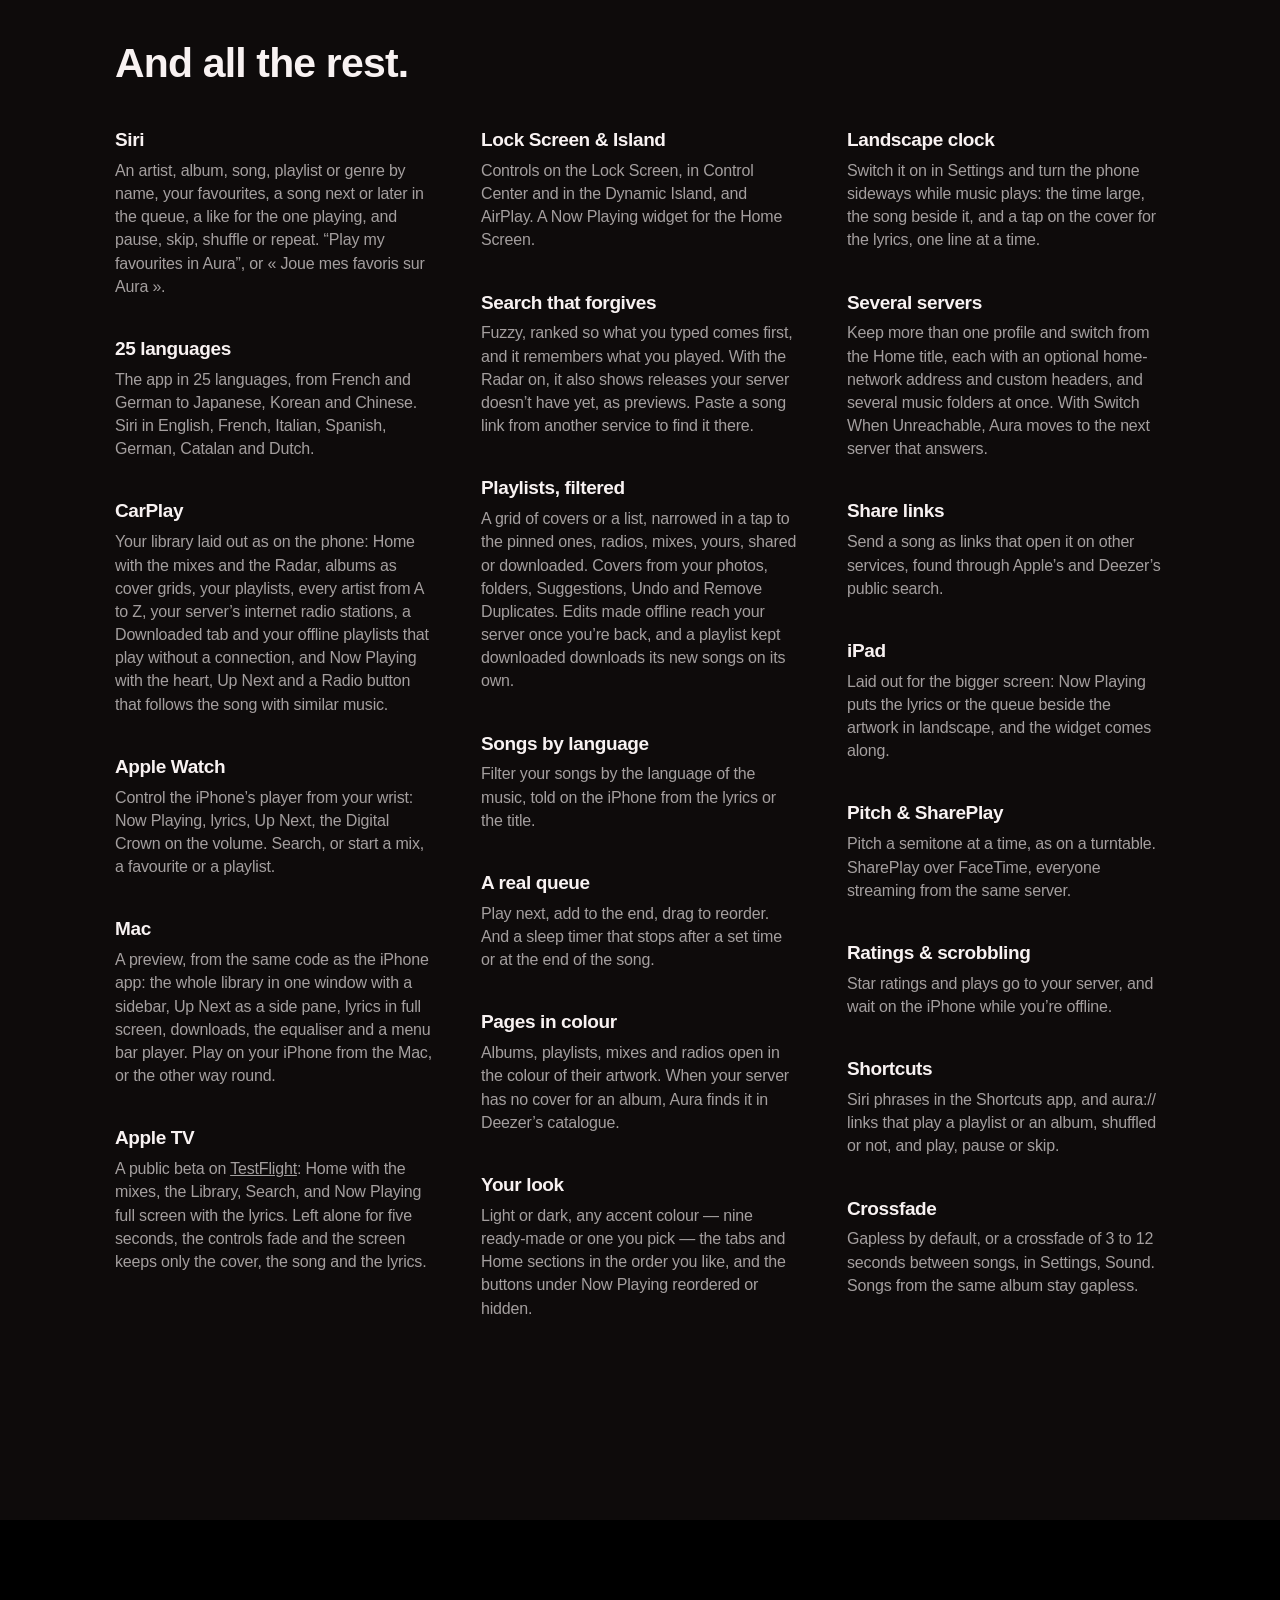
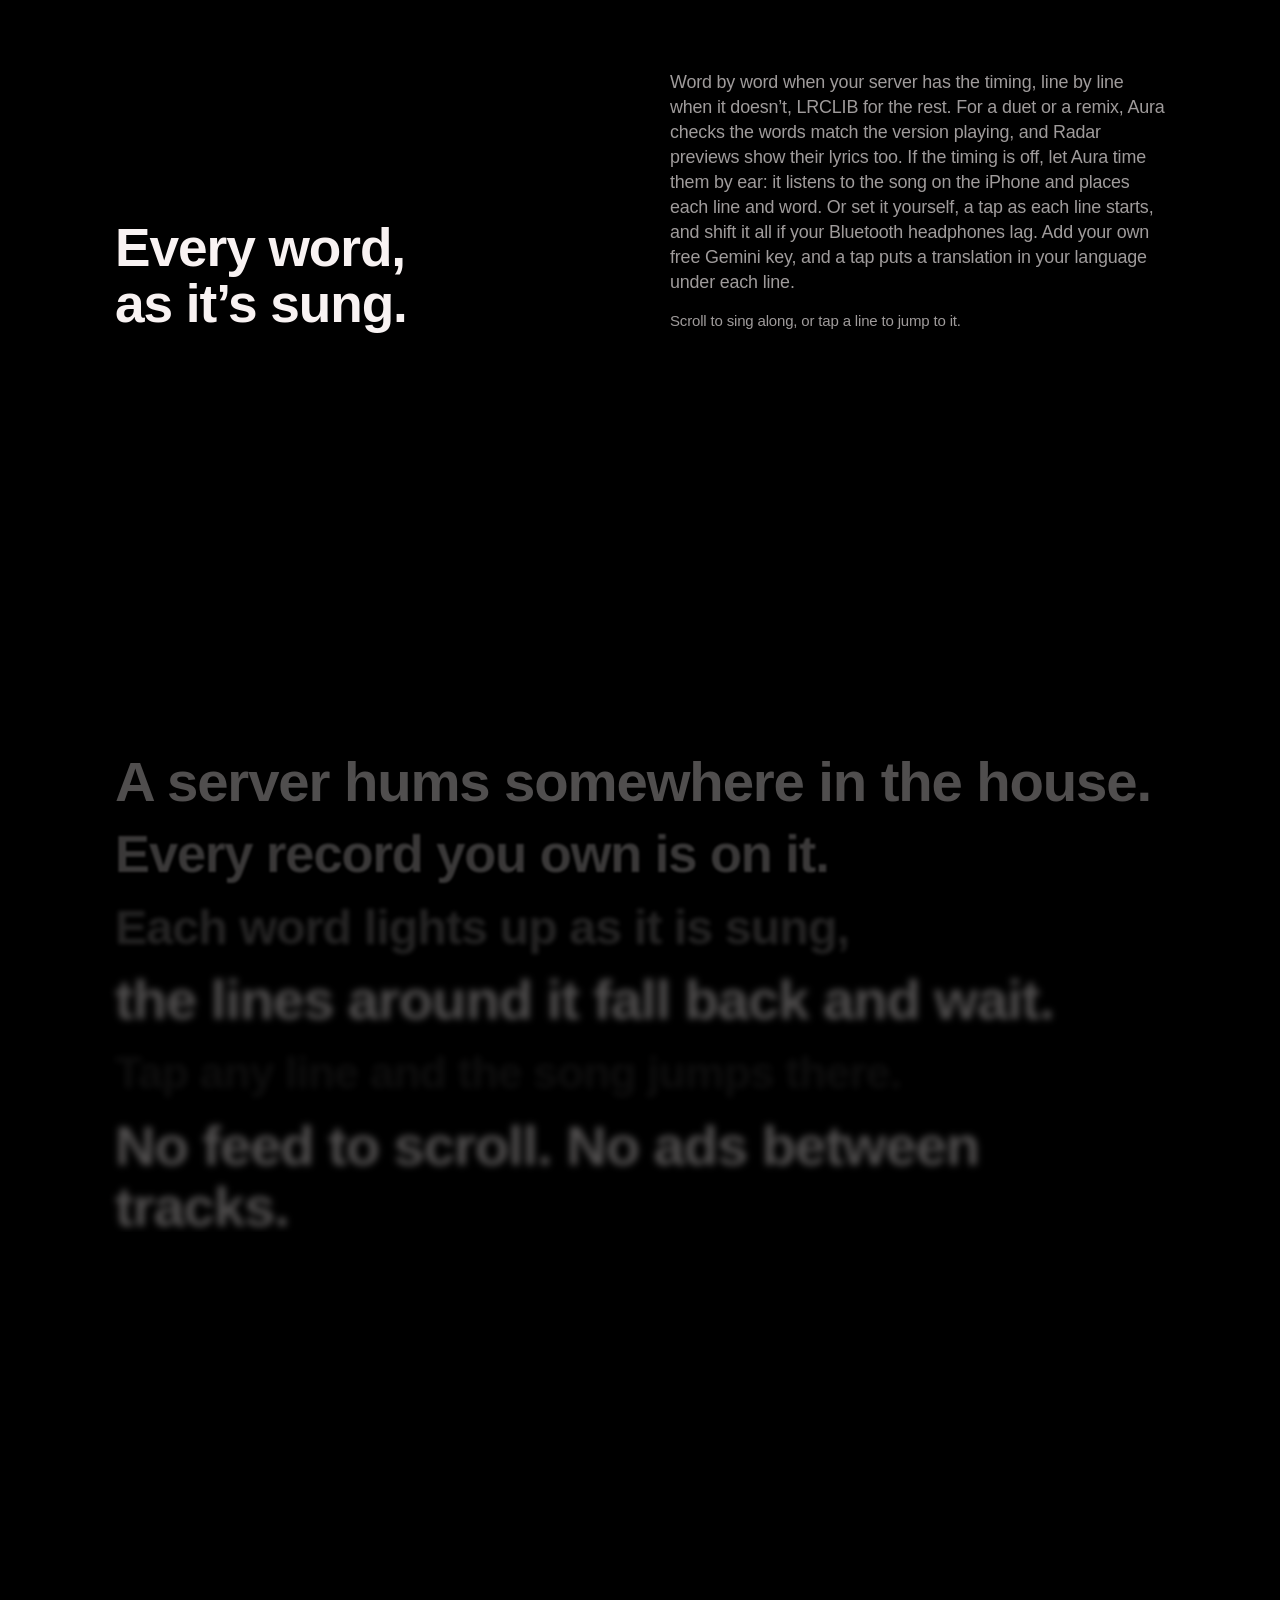
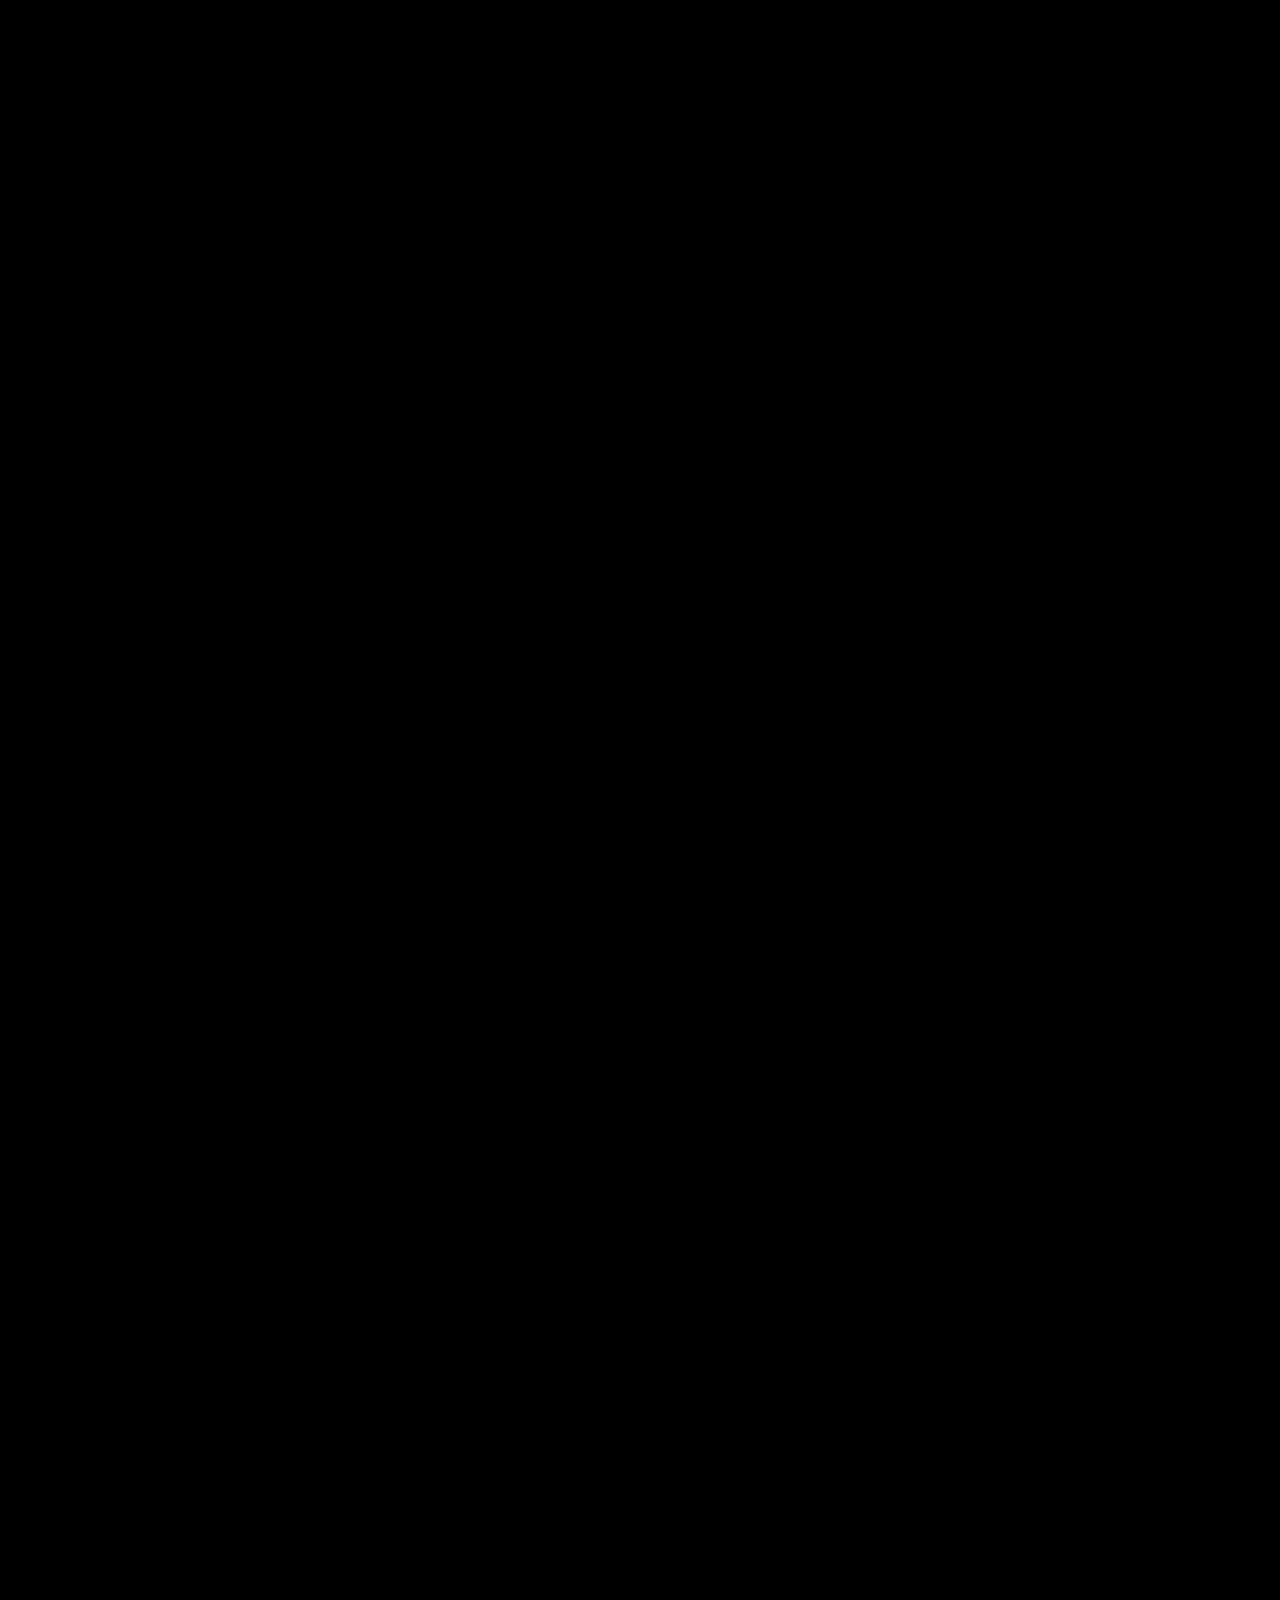
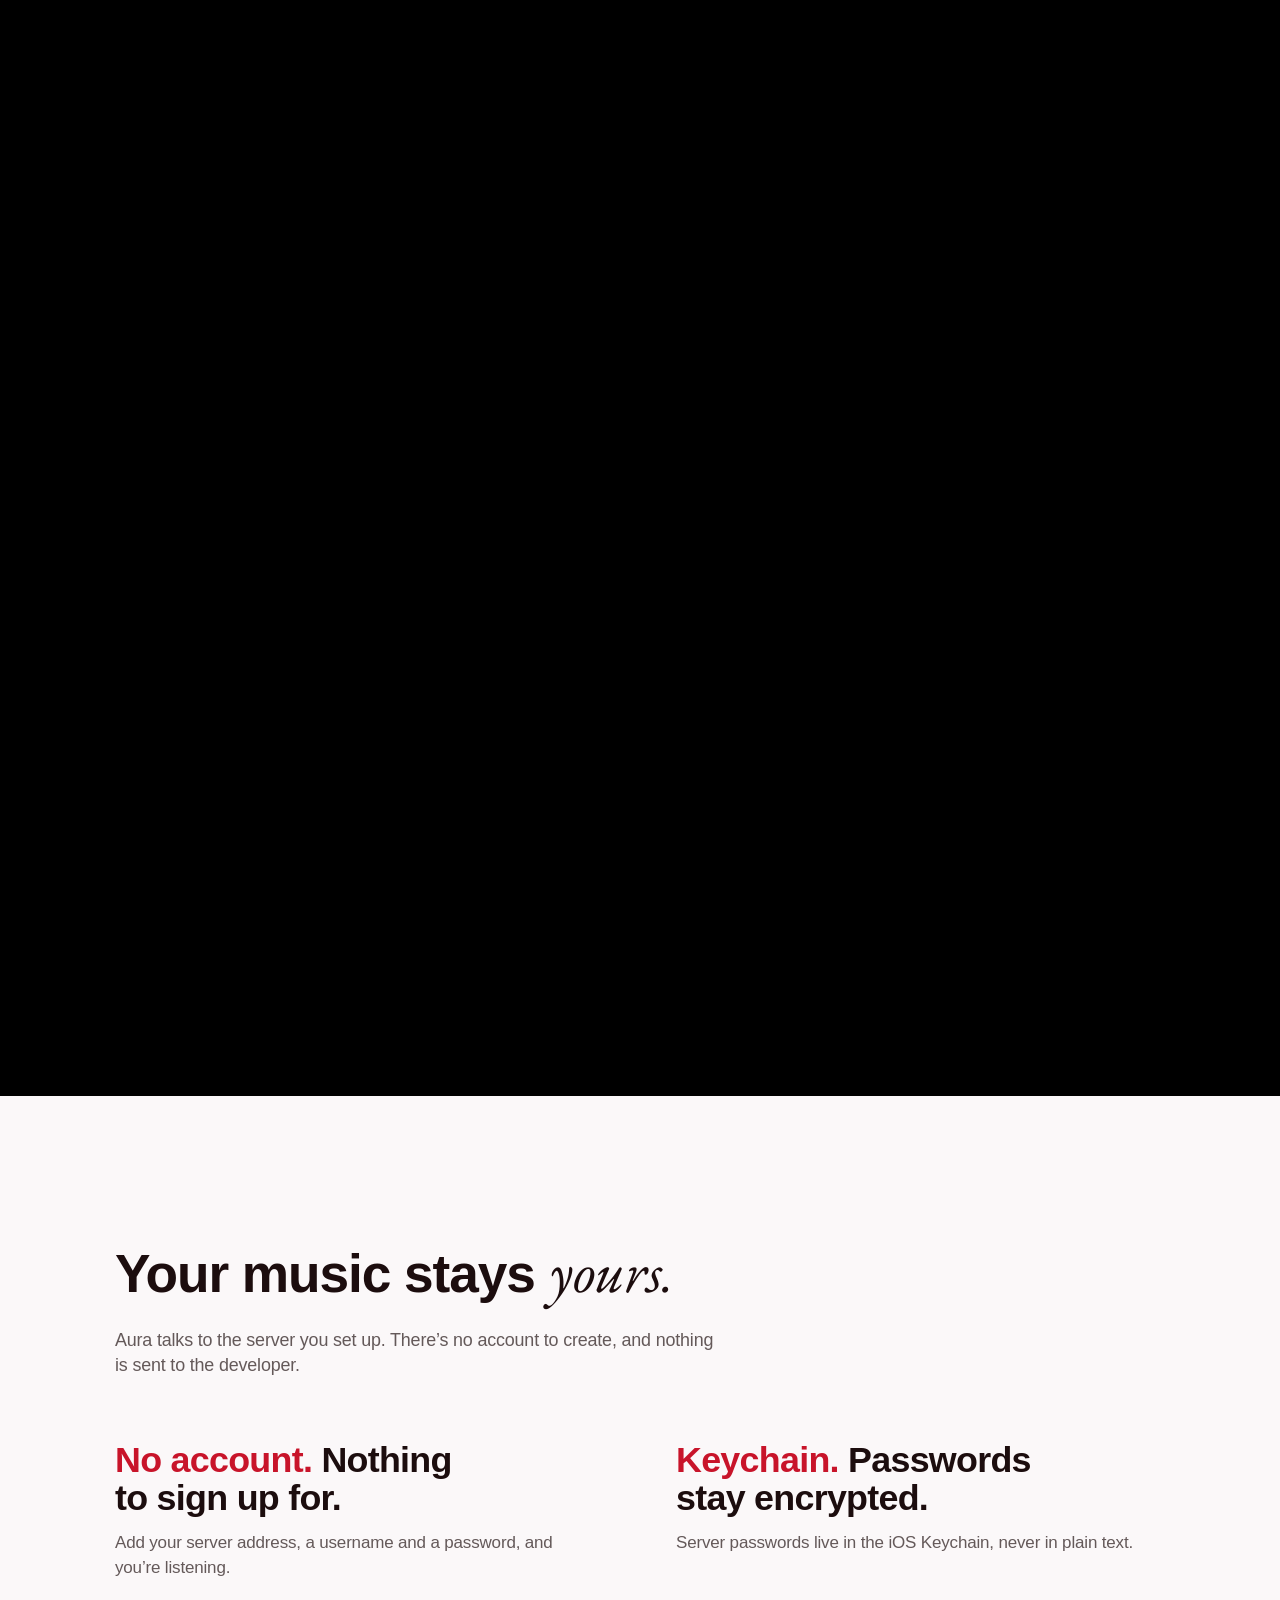
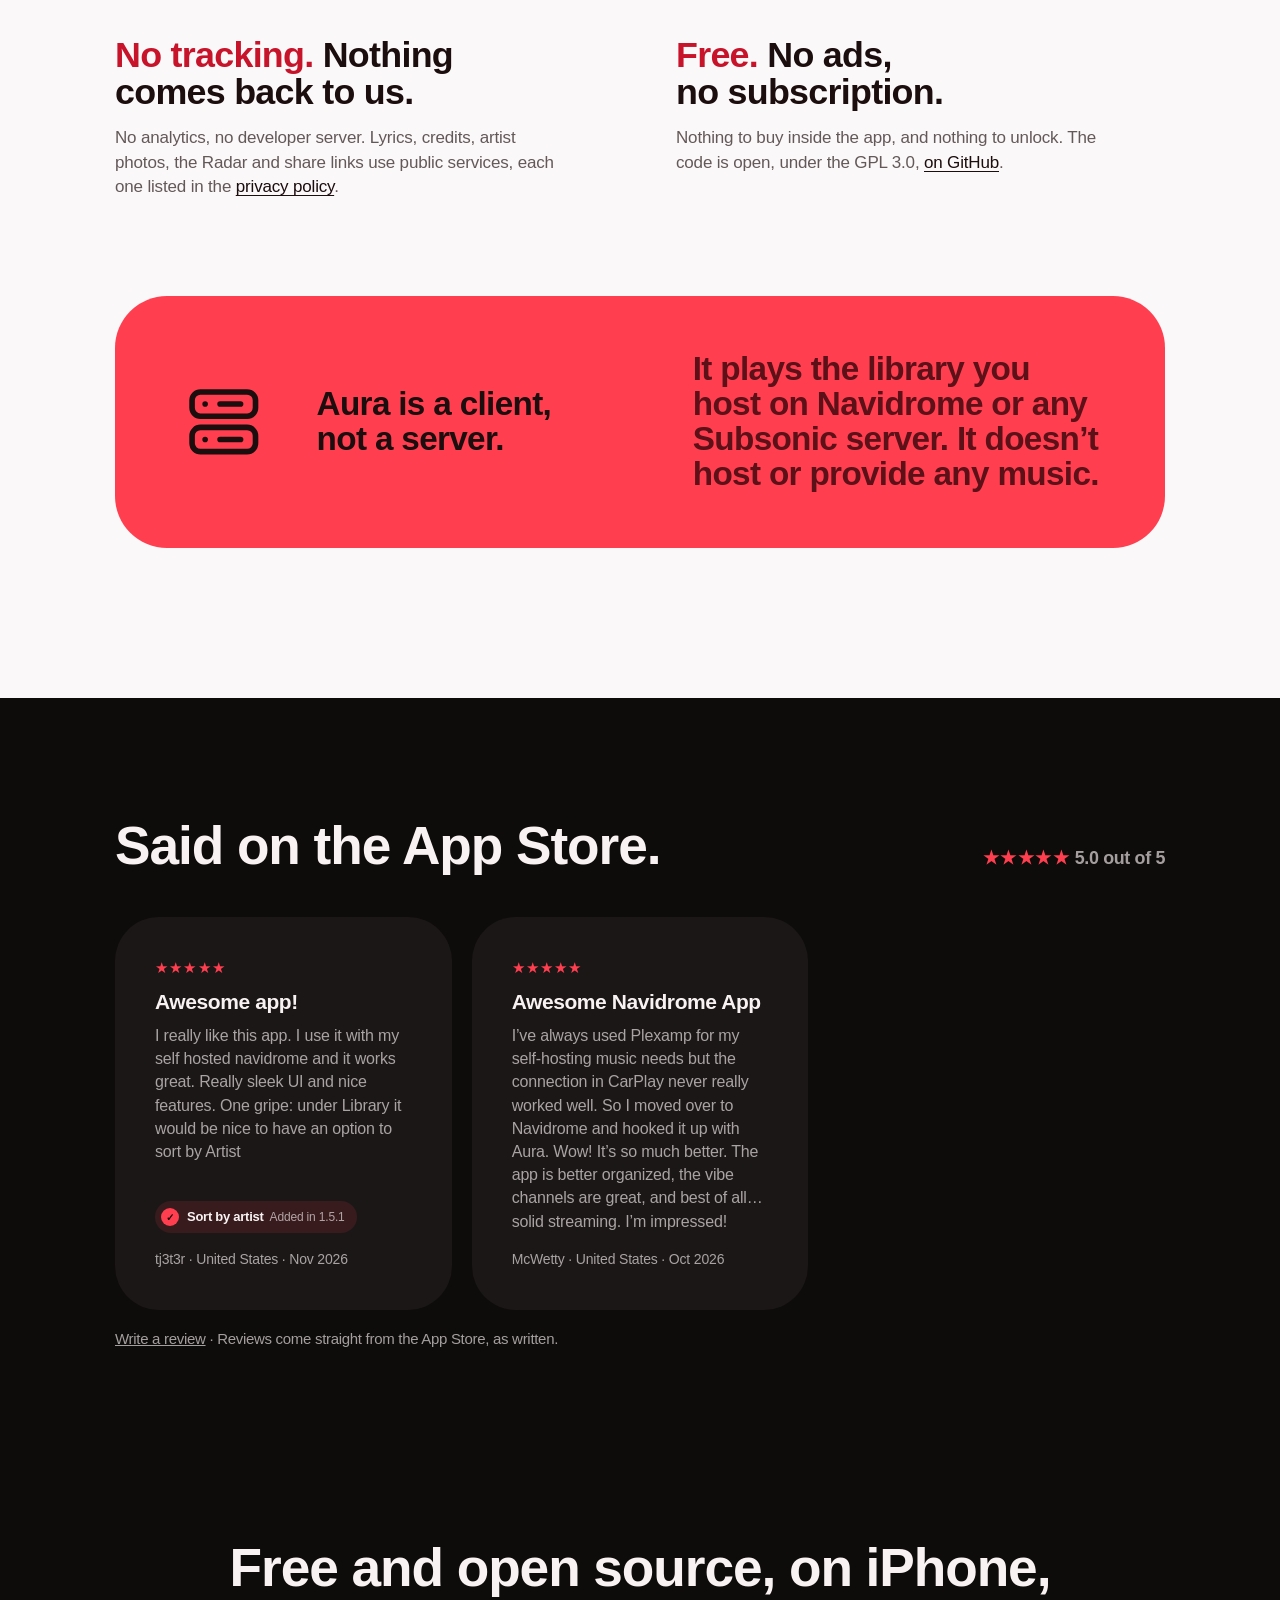
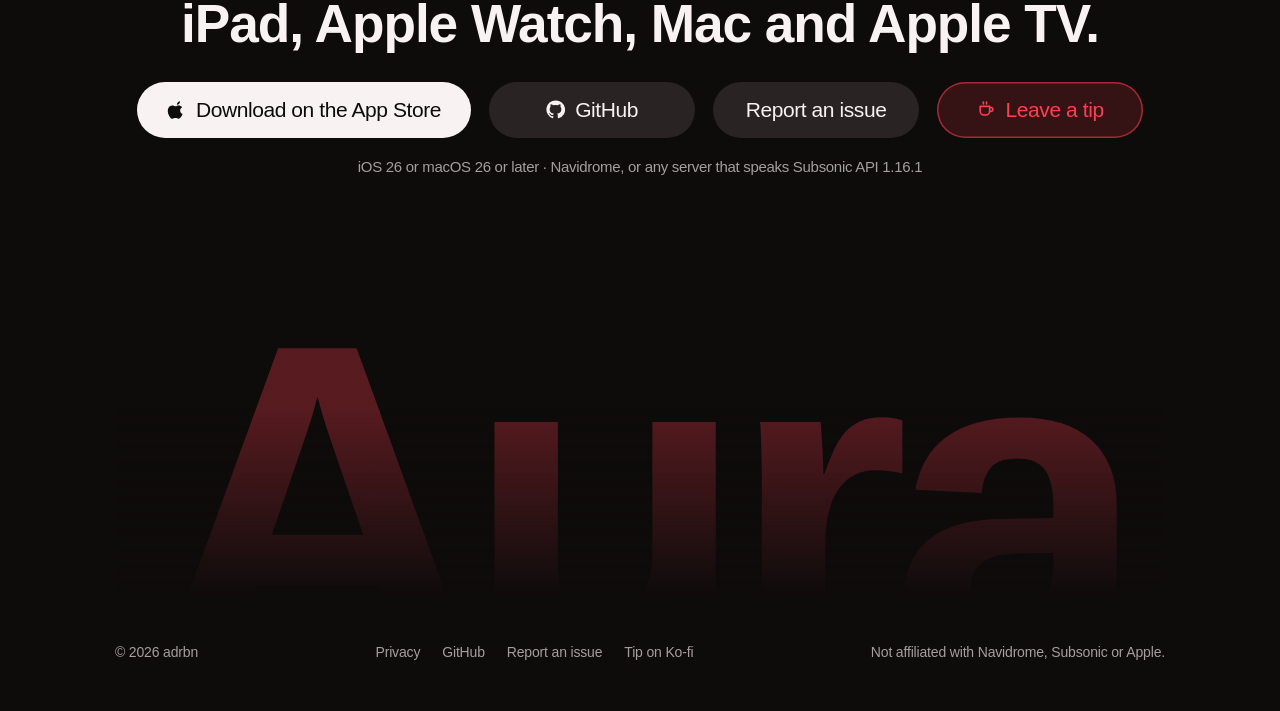
==== commit 1273185c: "feat: the hero shows a real app store review as the store does, its stars, title and words with the " ====
--- a/index.html
+++ b/index.html
@@ -68,6 +68,11 @@
       <span class="line is-next"><span class="w">For</span> <span class="w">the</span> <span class="w">library</span> <span class="w emph">you</span> <span class="w">host.</span></span>
     </h1>
     <p class="lead reveal d1">A native SwiftUI player for Navidrome and Subsonic servers. Lossless, synced lyrics, mixes built from your own listening, fully offline.</p>
+    <a class="hero-review reveal d1" href="#reviews">
+      <span class="hero-review-top"><span class="stars" aria-label="5 stars">★★★★★</span><span class="hero-review-title">Awesome app!</span></span>
+      <q>Really sleek UI and nice features.</q>
+      <span class="hero-review-by"><svg viewBox="0 0 14 14" fill="currentColor" aria-hidden="true"><path d="M9.6 1c.06.66-.2 1.3-.6 1.77-.4.47-1.03.83-1.66.78-.08-.64.23-1.3.6-1.72C8.36 1.36 9.03 1.03 9.6 1Zm1.9 9.4c-.3.68-.44.98-.82 1.58-.54.83-1.3 1.87-2.24 1.88-.84 0-1.06-.55-2.2-.54-1.14 0-1.38.55-2.22.54-.94-.01-1.66-.95-2.2-1.78C.38 9.8.22 7.1 1.15 5.68c.66-1 1.7-1.6 2.68-1.6 1 0 1.62.55 2.44.55.8 0 1.28-.55 2.44-.55.87 0 1.8.48 2.46 1.3-2.16 1.18-1.81 4.27.33 5.02Z"/></svg>App Store review · tj3t3r · United States</span>
+    </a>
     <div class="actions reveal d2">
       <a class="btn btn-primary" href="https://apps.apple.com/app/apple-store/id6818241470?pt=129146420&mt=8&ct=website">
         <svg viewBox="0 0 14 14" fill="currentColor" aria-hidden="true"><path d="M9.6 1c.06.66-.2 1.3-.6 1.77-.4.47-1.03.83-1.66.78-.08-.64.23-1.3.6-1.72C8.36 1.36 9.03 1.03 9.6 1Zm1.9 9.4c-.3.68-.44.98-.82 1.58-.54.83-1.3 1.87-2.24 1.88-.84 0-1.06-.55-2.2-.54-1.14 0-1.38.55-2.22.54-.94-.01-1.66-.95-2.2-1.78C.38 9.8.22 7.1 1.15 5.68c.66-1 1.7-1.6 2.68-1.6 1 0 1.62.55 2.44.55.8 0 1.28-.55 2.44-.55.87 0 1.8.48 2.46 1.3-2.16 1.18-1.81 4.27.33 5.02Z"/></svg>Download on the App Store
@@ -75,13 +80,9 @@
       <a class="btn btn-secondary" href="https://github.com/adrbn/aura/releases" data-install>Get the IPA</a>
       <a class="btn btn-secondary" href="https://github.com/adrbn/aura/releases/tag/mac-v1.8.0-build.620">Download for Mac</a>
     </div>
-    <div class="actions actions-sub reveal d2">
-      <a class="btn btn-tip btn-sm" href="https://ko-fi.com/adrbn">
-        <svg viewBox="0 0 24 24" fill="none" stroke="currentColor" stroke-width="2" stroke-linecap="round" stroke-linejoin="round" aria-hidden="true"><path d="M4 8h12v6a5 5 0 0 1-5 5H9a5 5 0 0 1-5-5V8Z"/><path d="M16 9.5h1.5a2.5 2.5 0 0 1 0 5H16"/><path d="M8 2.5v2.5M12 2.5v2.5"/></svg>Leave a tip
-      </a>
-    </div>
     <p class="fineprint reveal d2">Free · iPhone, iPad, Apple Watch, Mac and Apple TV · iOS 26, iPadOS 26 or macOS 26 or later</p>
     <a class="listed reveal d2" href="https://www.navidrome.org/apps/"><svg viewBox="0 0 24 24" aria-hidden="true"><circle cx="12" cy="12" r="11" fill="var(--accent)"/><circle cx="12" cy="12" r="7.5" fill="none" stroke="#fff" stroke-opacity=".3"/><circle cx="12" cy="12" r="3.3" fill="#fff"/><circle cx="12" cy="12" r="1.2" fill="var(--accent)"/></svg>Listed in the Navidrome app catalog</a>
+    <a class="hero-tip reveal d2" href="https://ko-fi.com/adrbn"><svg viewBox="0 0 24 24" aria-hidden="true"><path d="M3 7.5h13.5v6.2A5.3 5.3 0 0 1 11.2 19H8.3A5.3 5.3 0 0 1 3 13.7V7.5Z" fill="#fff"/><path d="M16.5 9h1.4a3 3 0 0 1 0 6h-1.4" fill="none" stroke="#fff" stroke-width="2"/><path d="M9.75 15.6s-3.1-1.9-3.1-3.9c0-1 .8-1.7 1.6-1.7.7 0 1.2.4 1.5.9.3-.5.8-.9 1.5-.9.8 0 1.6.7 1.6 1.7 0 2-3.1 3.9-3.1 3.9Z" fill="#FF5E5B"/></svg>Like Aura? Buy me a coffee on Ko-fi</a>
 
     <div class="stage reveal d3">
       <figure class="phone side"><div class="screen shot" data-label="Screenshot · Home&#10;assets/shots/home.webp"><img src="assets/shots/home.webp" width="660" height="1435" alt="Aura’s Home: the library’s counts, a link to Made For You mixes with their covers, favourite artists and songs, and the mini player above the tab bar" onerror="this.parentElement.classList.add('is-empty')"></div></figure>
--- a/assets/site.css
+++ b/assets/site.css
@@ -451,12 +451,24 @@
 .review-stars { font-size: 15px; }
 .review-title { font-size: 21px; font-weight: 700; line-height: 1.15; letter-spacing: var(--track); text-wrap: balance; }
 .review-body { color: var(--ink-2); font-size: 16px; font-weight: 500; line-height: 1.45; overflow-wrap: anywhere; }
-.review-note { margin-top: auto; display: flex; align-items: center; gap: 12px; padding: 12px 14px; border-radius: 16px; background: color-mix(in srgb, var(--accent) 12%, transparent); }
-.review-note-mark { flex: none; display: grid; place-items: center; width: 28px; height: 28px; border-radius: 50%; background: var(--accent); color: var(--on-accent); font-size: 14px; font-weight: 800; }
-.review-note p { display: flex; flex-direction: column; gap: 1px; min-width: 0; }
-.review-note strong { color: var(--ink); font-size: 15px; font-weight: 700; letter-spacing: var(--track); }
-.review-note span:not(.review-note-mark) { color: var(--ink-2); font-size: 13px; font-weight: 500; }
+.review-note { margin-top: auto; align-self: flex-start; display: flex; align-items: center; gap: 8px; padding: 6px 12px 6px 6px; border-radius: 999px; background: color-mix(in srgb, var(--accent) 12%, transparent); }
+.review-note-mark { flex: none; display: grid; place-items: center; width: 18px; height: 18px; border-radius: 50%; background: var(--accent); color: var(--on-accent); font-size: 10px; font-weight: 800; }
+.review-note p { display: flex; flex-wrap: wrap; align-items: baseline; gap: 0 6px; min-width: 0; }
+.review-note strong { color: var(--ink); font-size: 13px; font-weight: 700; letter-spacing: var(--track); }
+.review-note span:not(.review-note-mark) { color: var(--ink-2); font-size: 12px; font-weight: 500; }
 .review-note + .review-by { margin-top: 0 !important; }
 .review-by { margin-top: auto !important; padding-top: 6px; color: var(--ink-2); font-size: 14px; font-weight: 500; }
 .reviews-section .fineprint a { color: inherit; }
 .reviews-section .fineprint a:hover { color: var(--accent); }
+
+/* ---------- hero : un vrai avis, et le café ---------- */
+.hero-review { display: flex; flex-direction: column; align-items: center; gap: 8px; margin-top: 30px; padding: 18px 26px 16px; border-radius: 22px; background: var(--surface); color: var(--ink); text-decoration: none; transition: background .2s ease-out; }
+.hero-review:hover { background: color-mix(in srgb, var(--surface) 80%, var(--ink) 6%); }
+.hero-review-top { display: flex; align-items: center; gap: 10px; font-size: 14px; font-weight: 700; }
+.hero-review .stars { color: var(--accent); letter-spacing: .1em; font-size: 15px; }
+.hero-review q { font-size: 18px; font-weight: 600; letter-spacing: -.01em; }
+.hero-review-by { display: inline-flex; align-items: center; gap: 6px; color: var(--ink-2); font-size: 13px; font-weight: 500; }
+.hero-review-by svg { width: 12px; height: 12px; }
+.hero-tip { display: inline-flex; align-items: center; gap: 8px; margin-top: 10px; color: var(--ink); font-size: 14px; font-weight: 600; text-decoration: none; }
+.hero-tip svg { width: 20px; height: 20px; flex: none; }
+.hero-tip:hover { text-decoration: underline; text-underline-offset: 3px; }
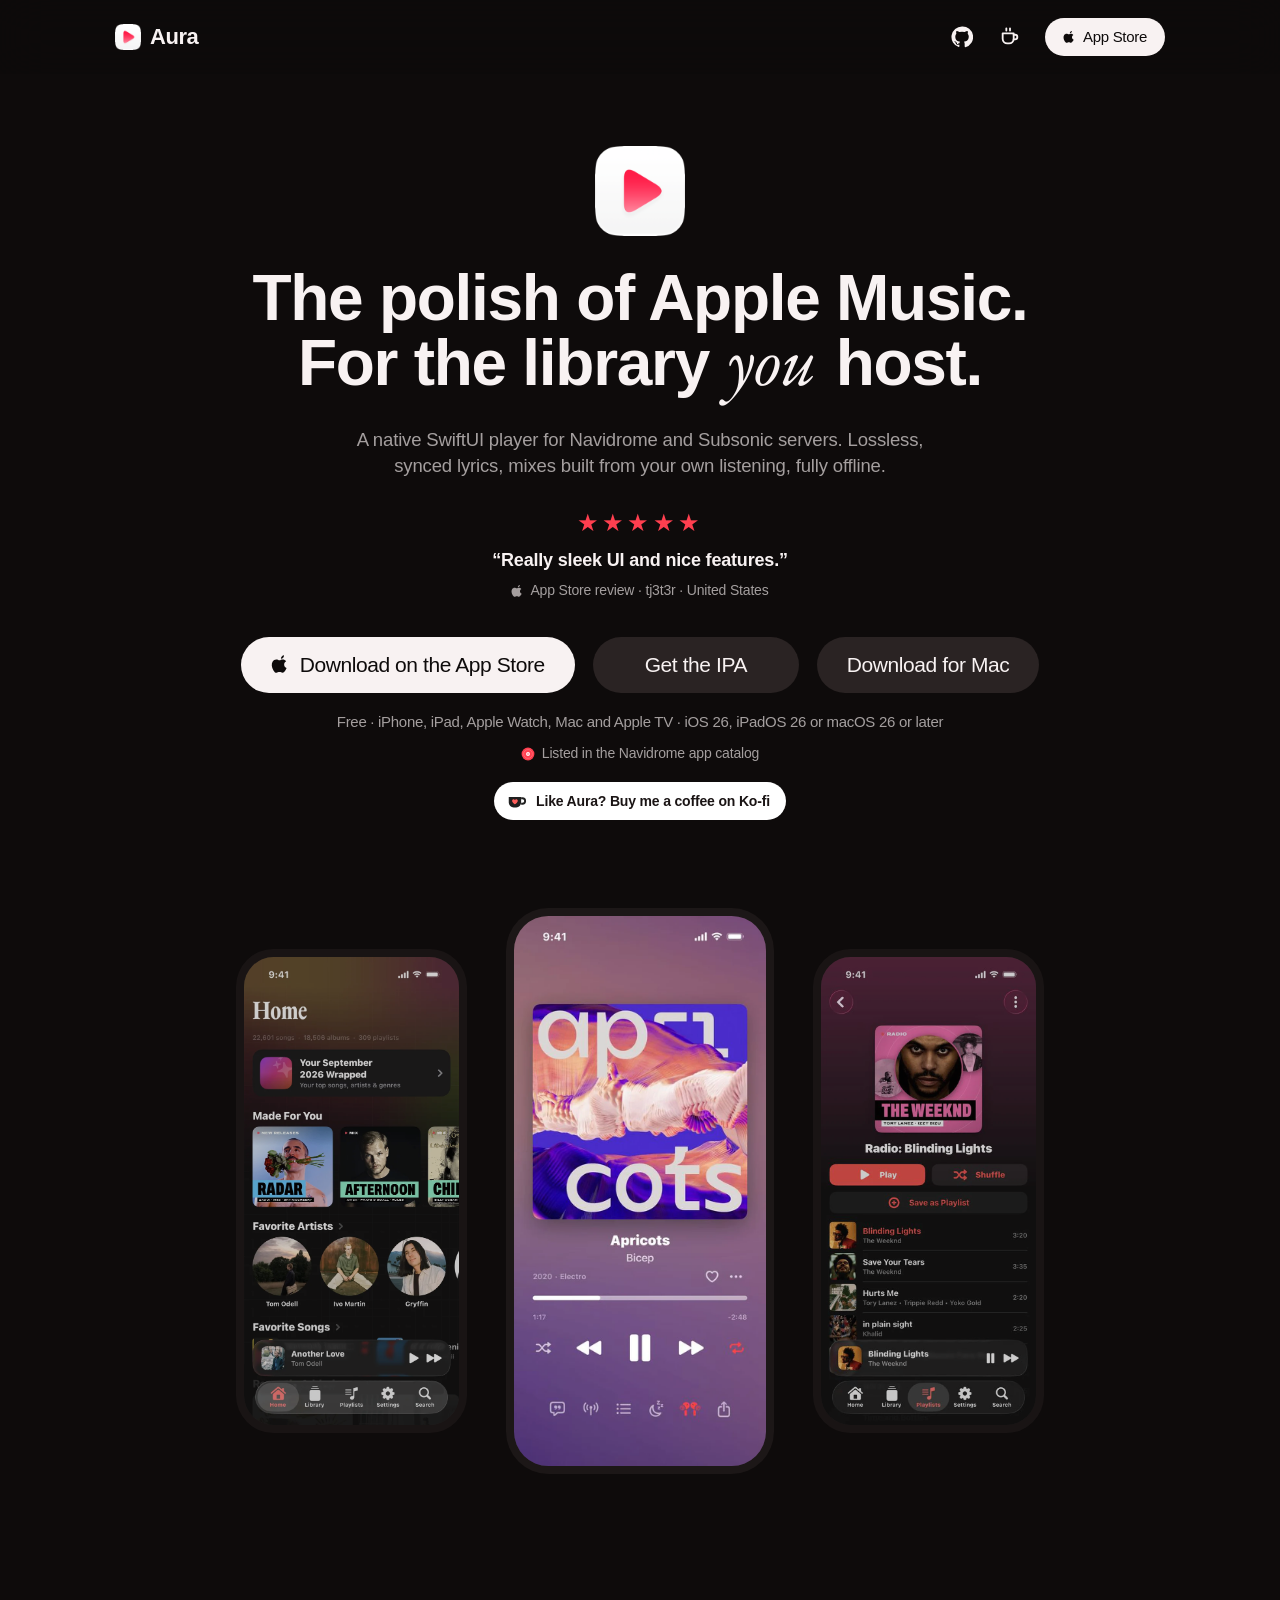
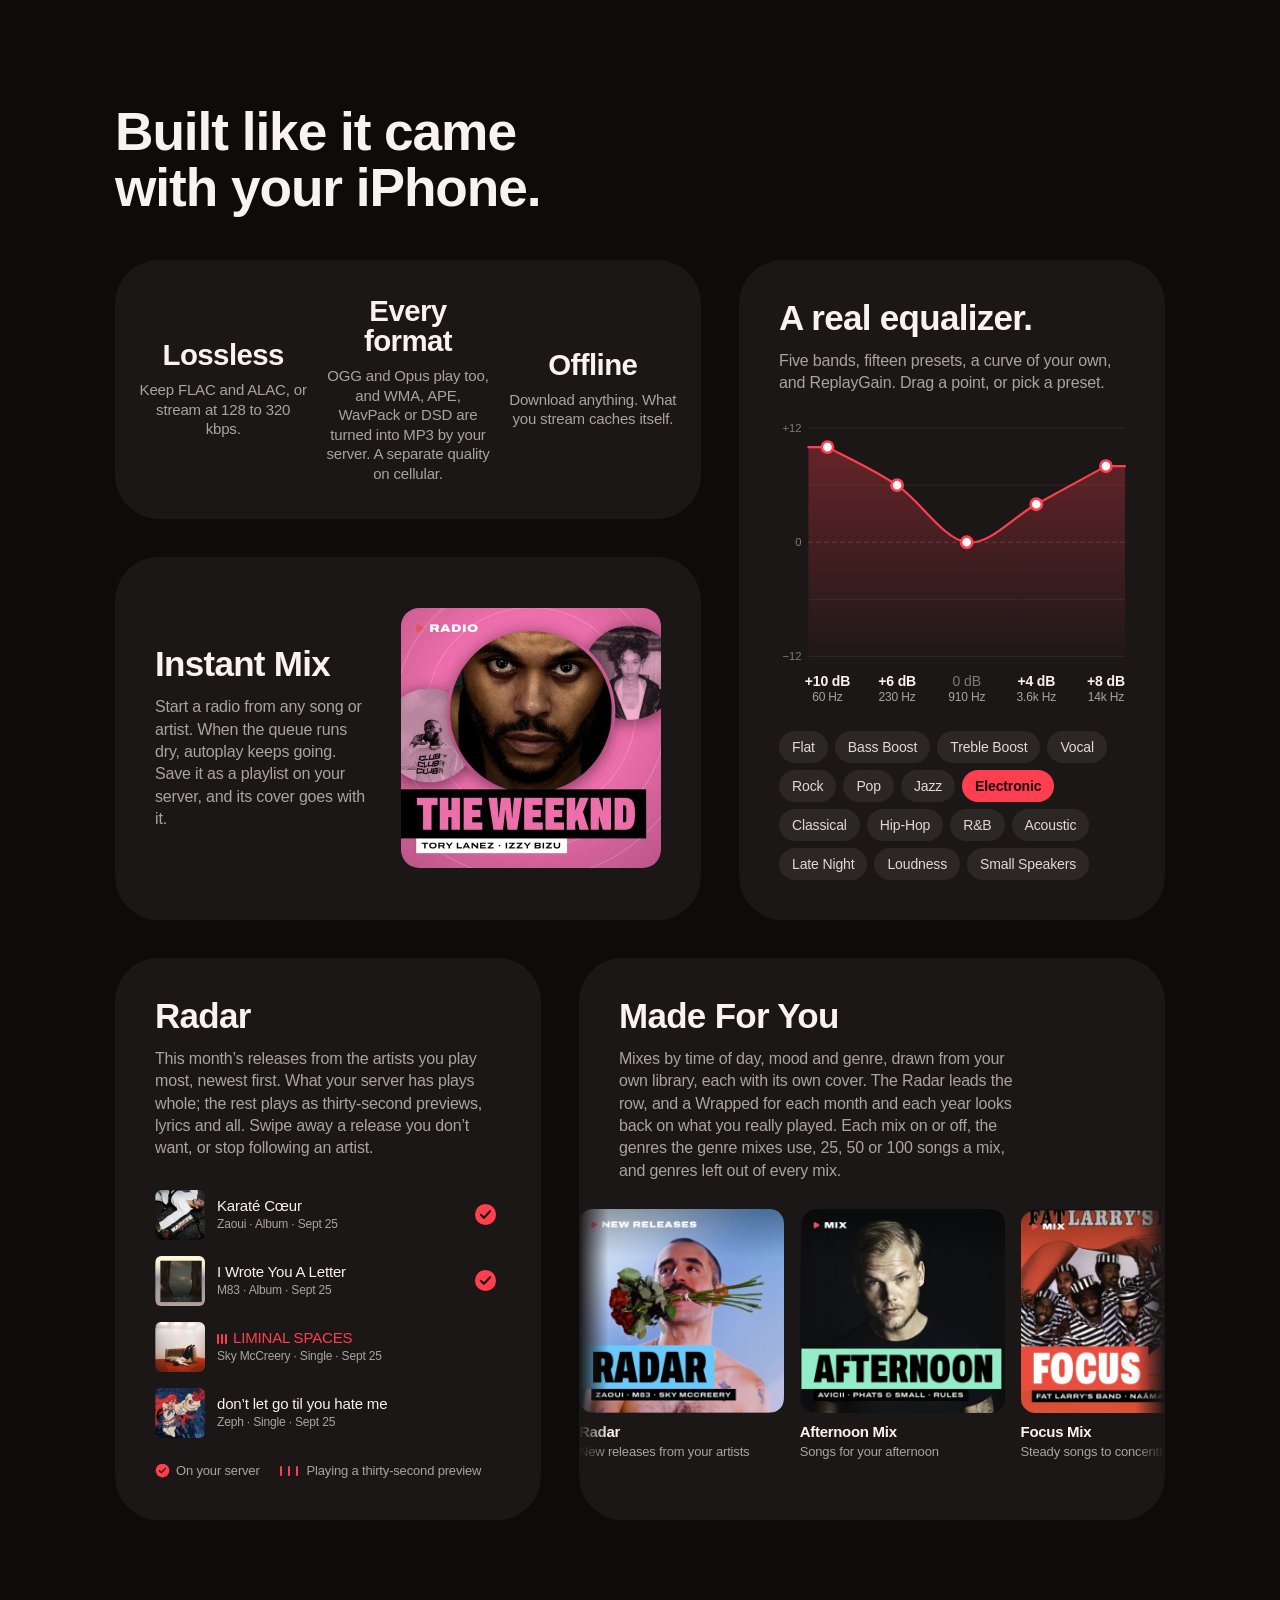
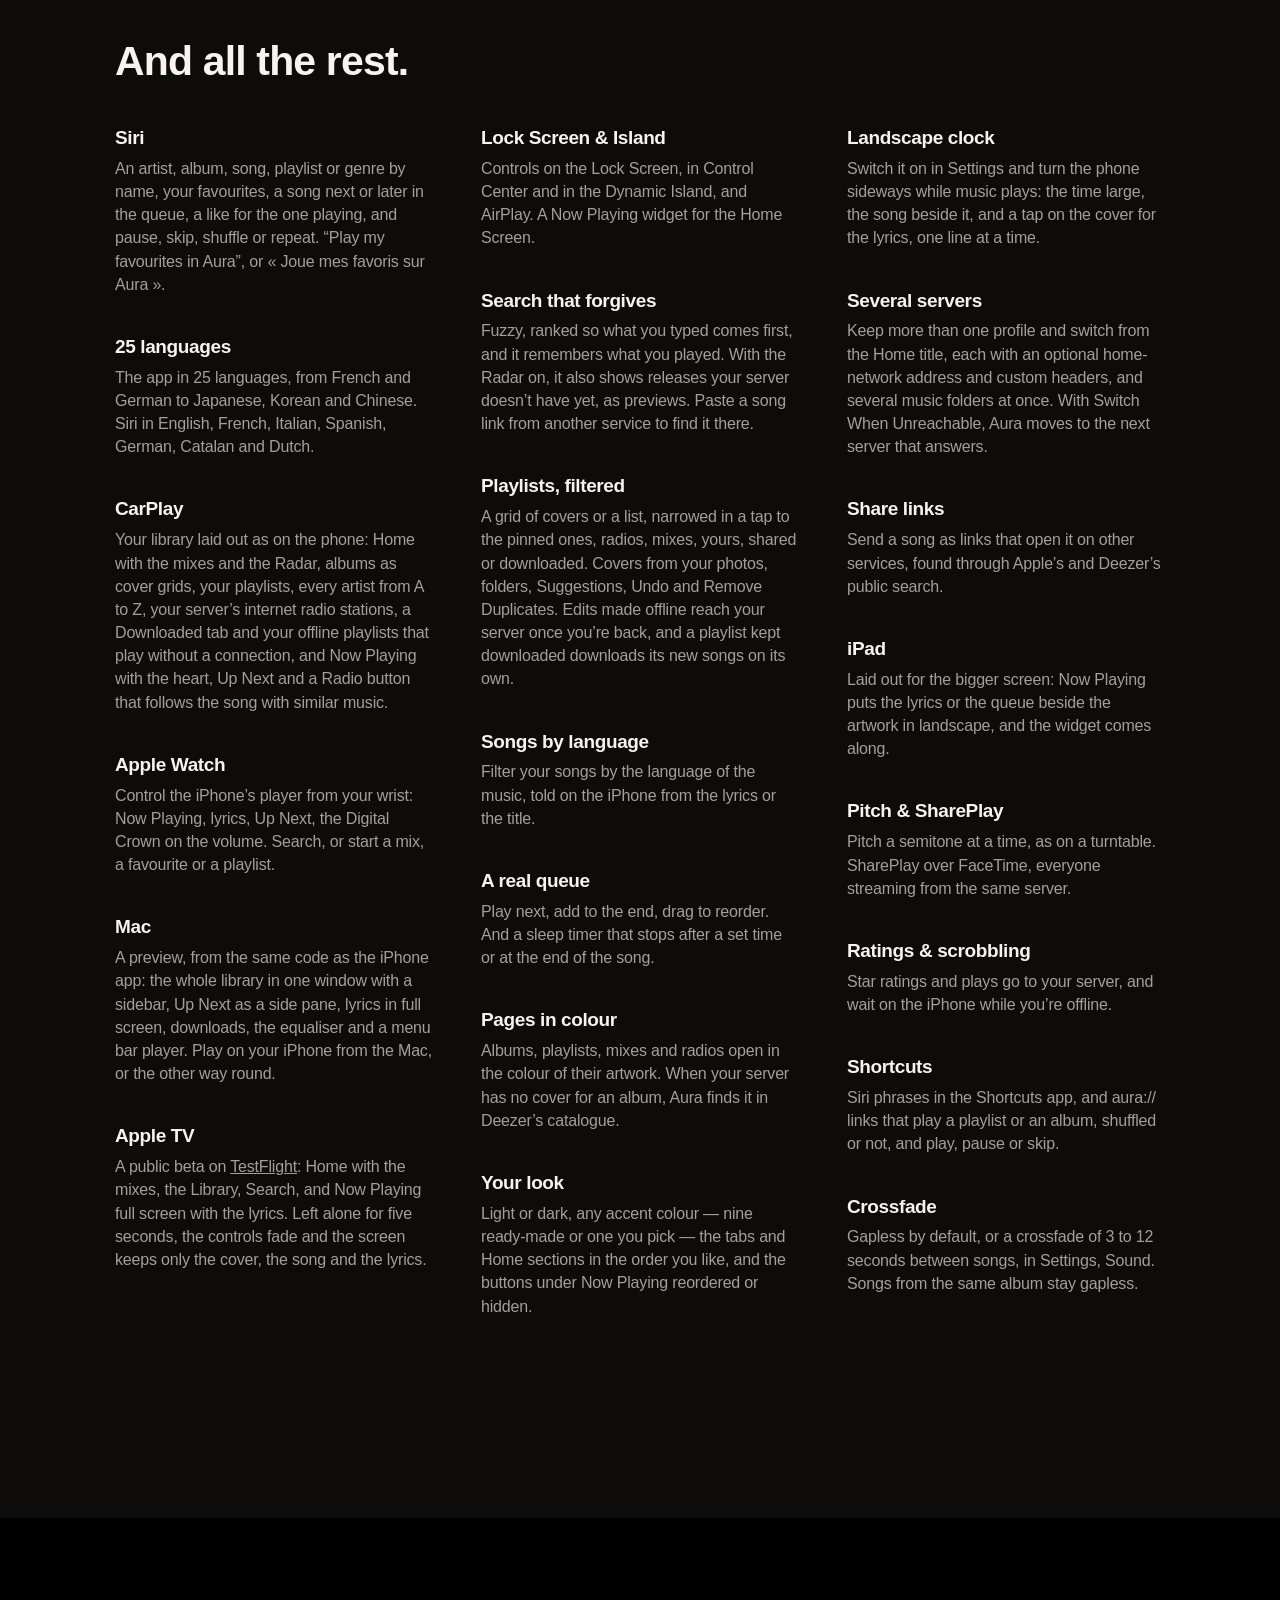
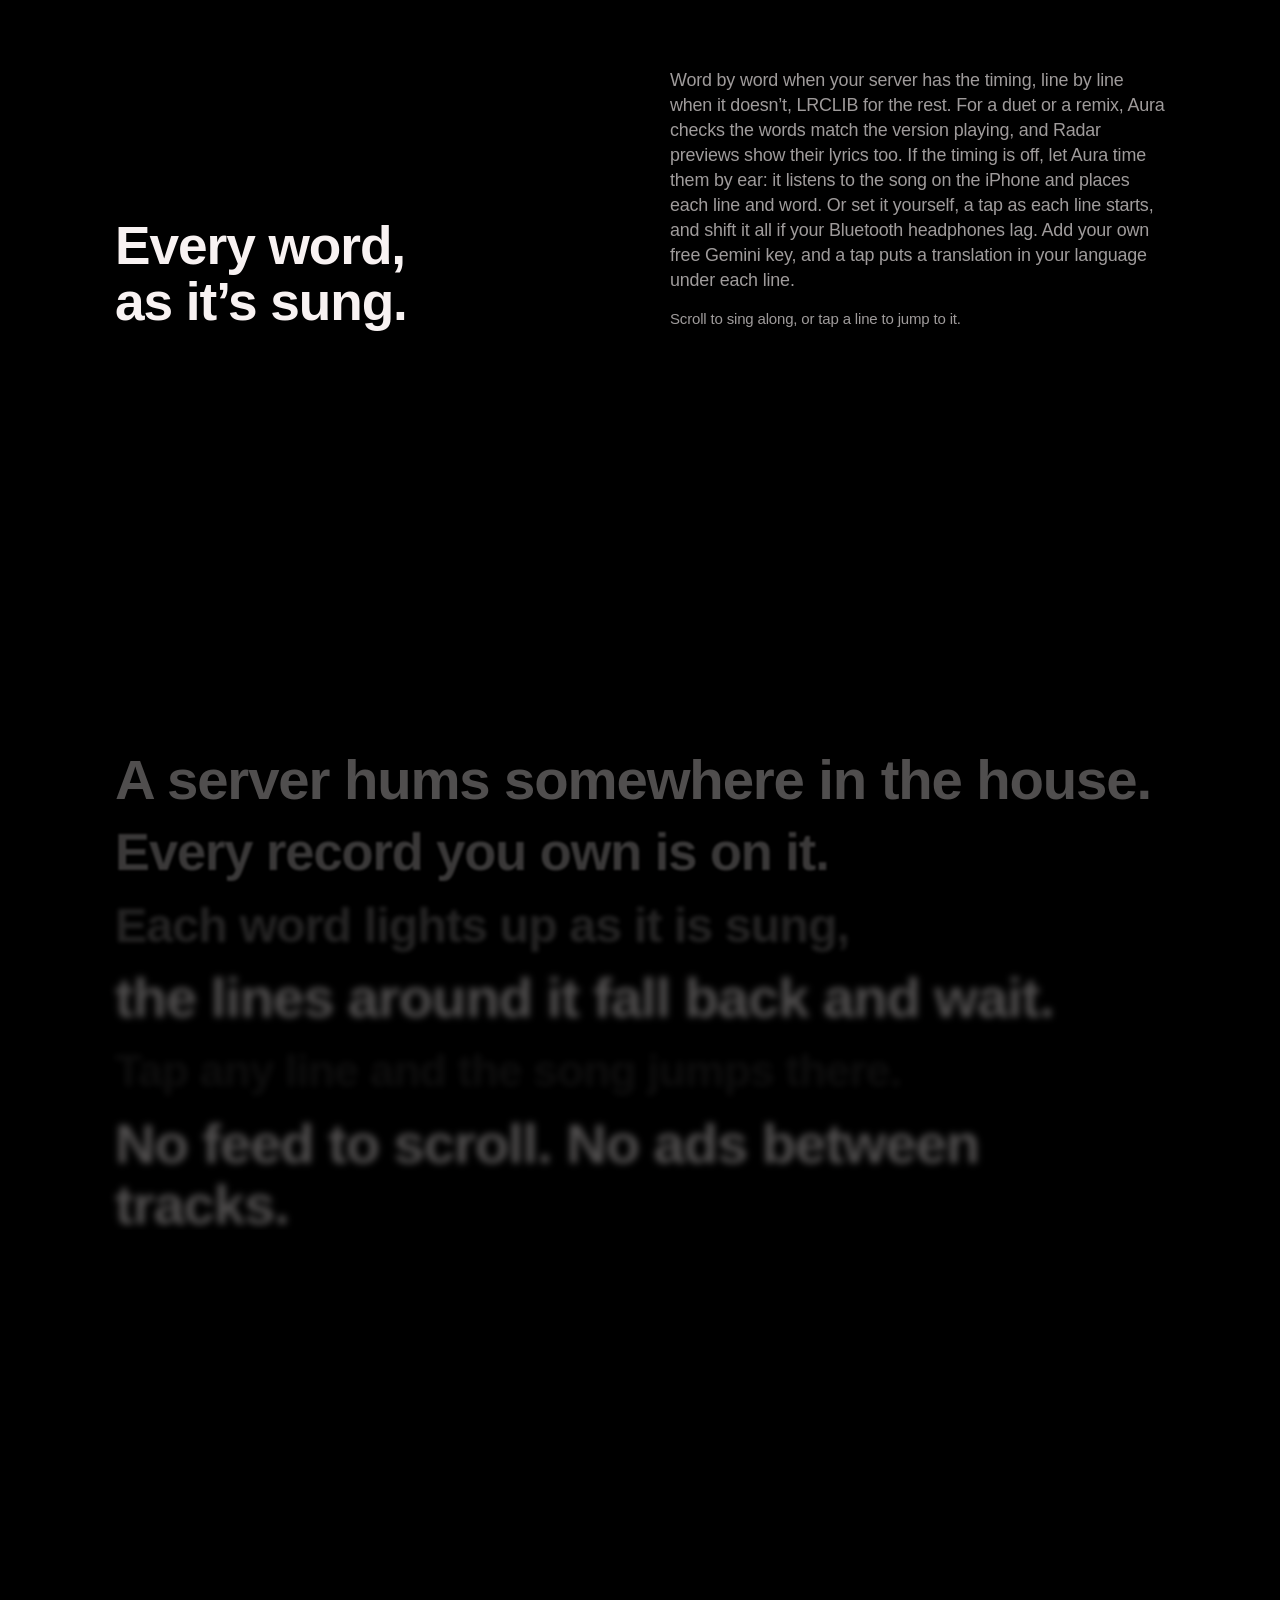
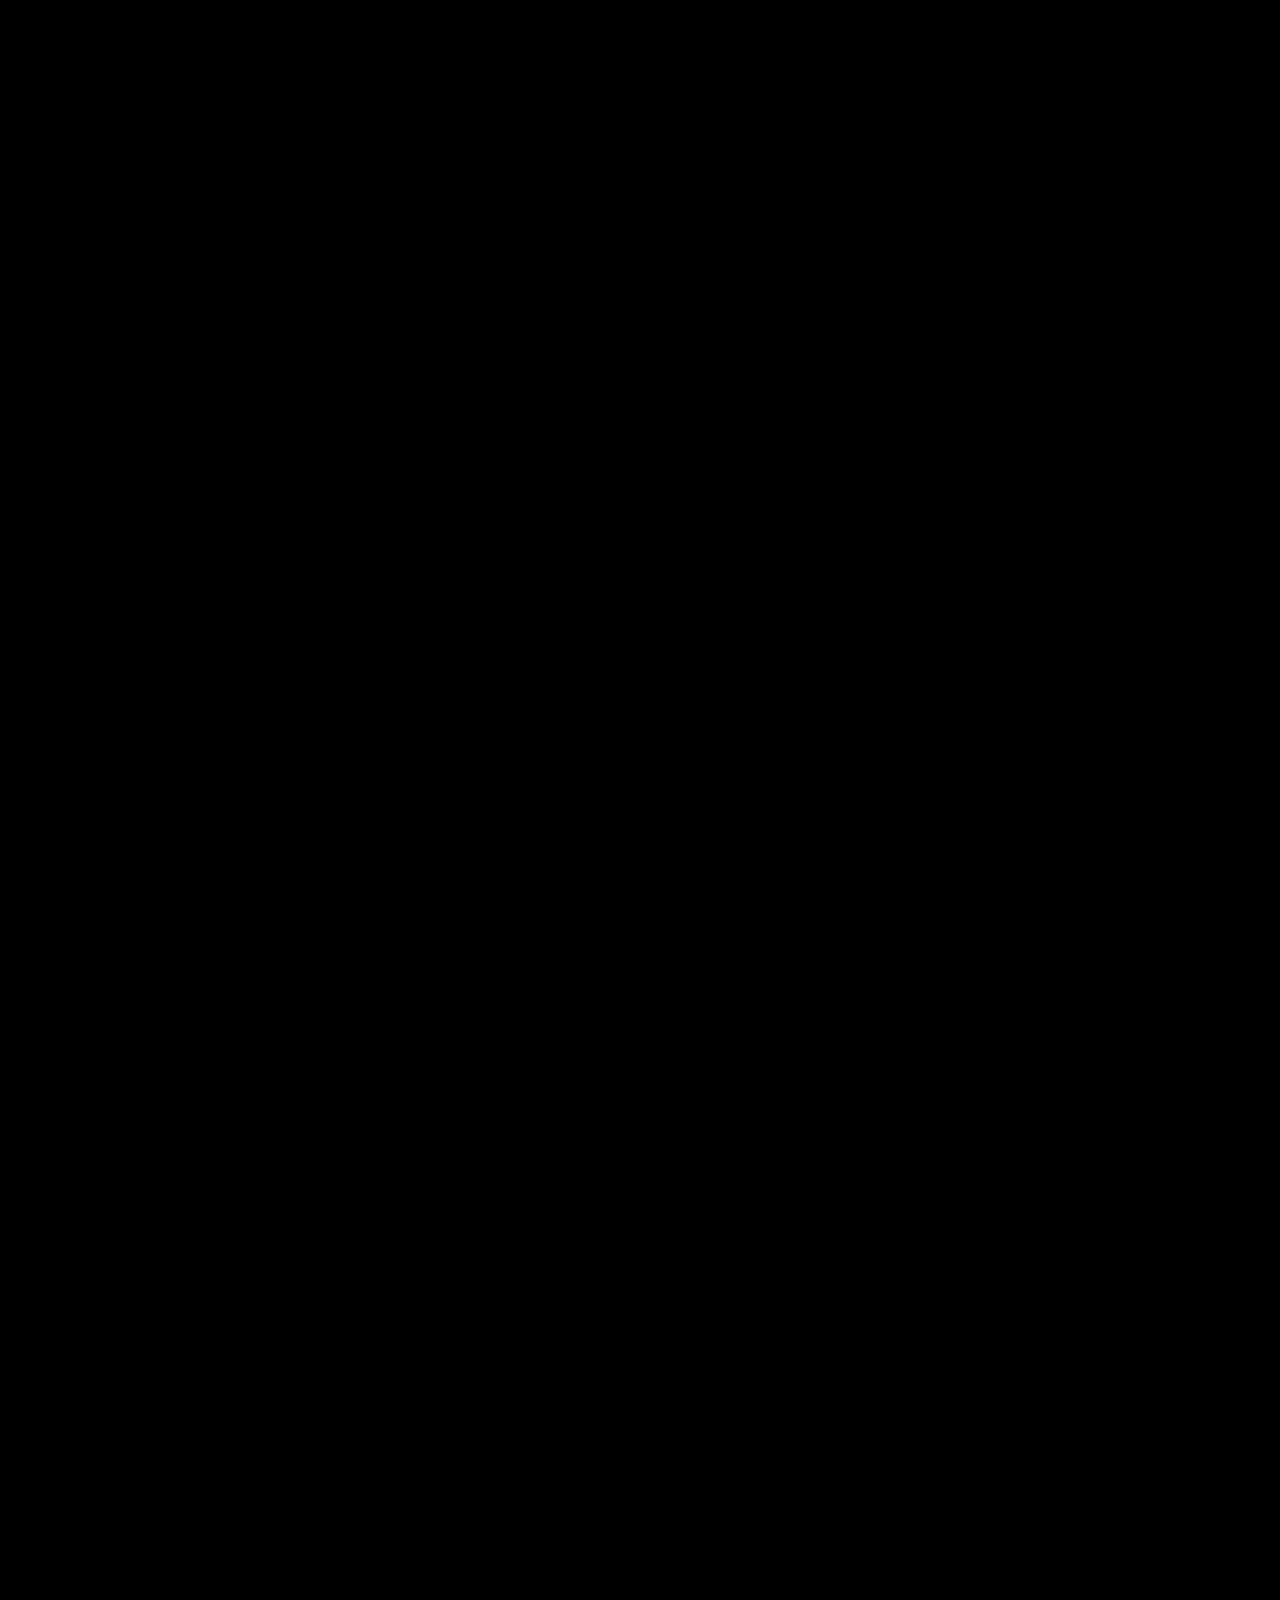
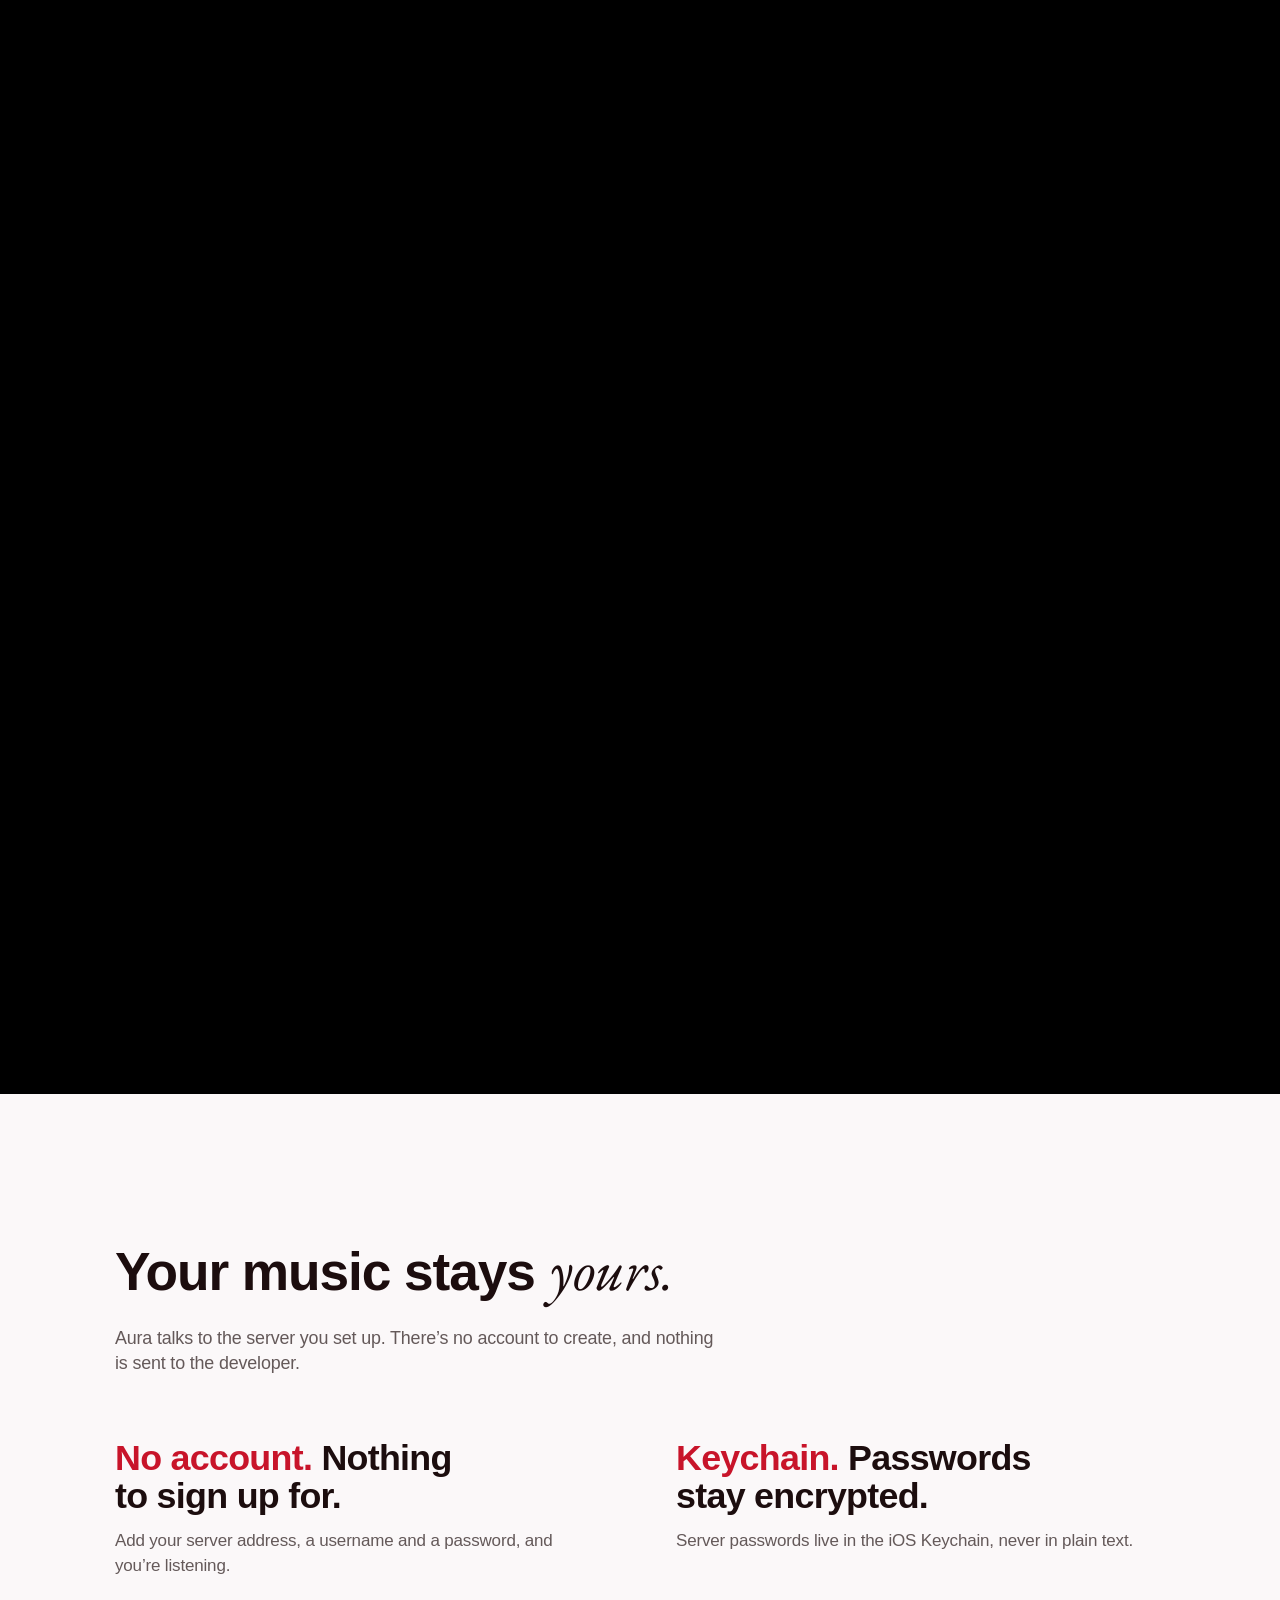
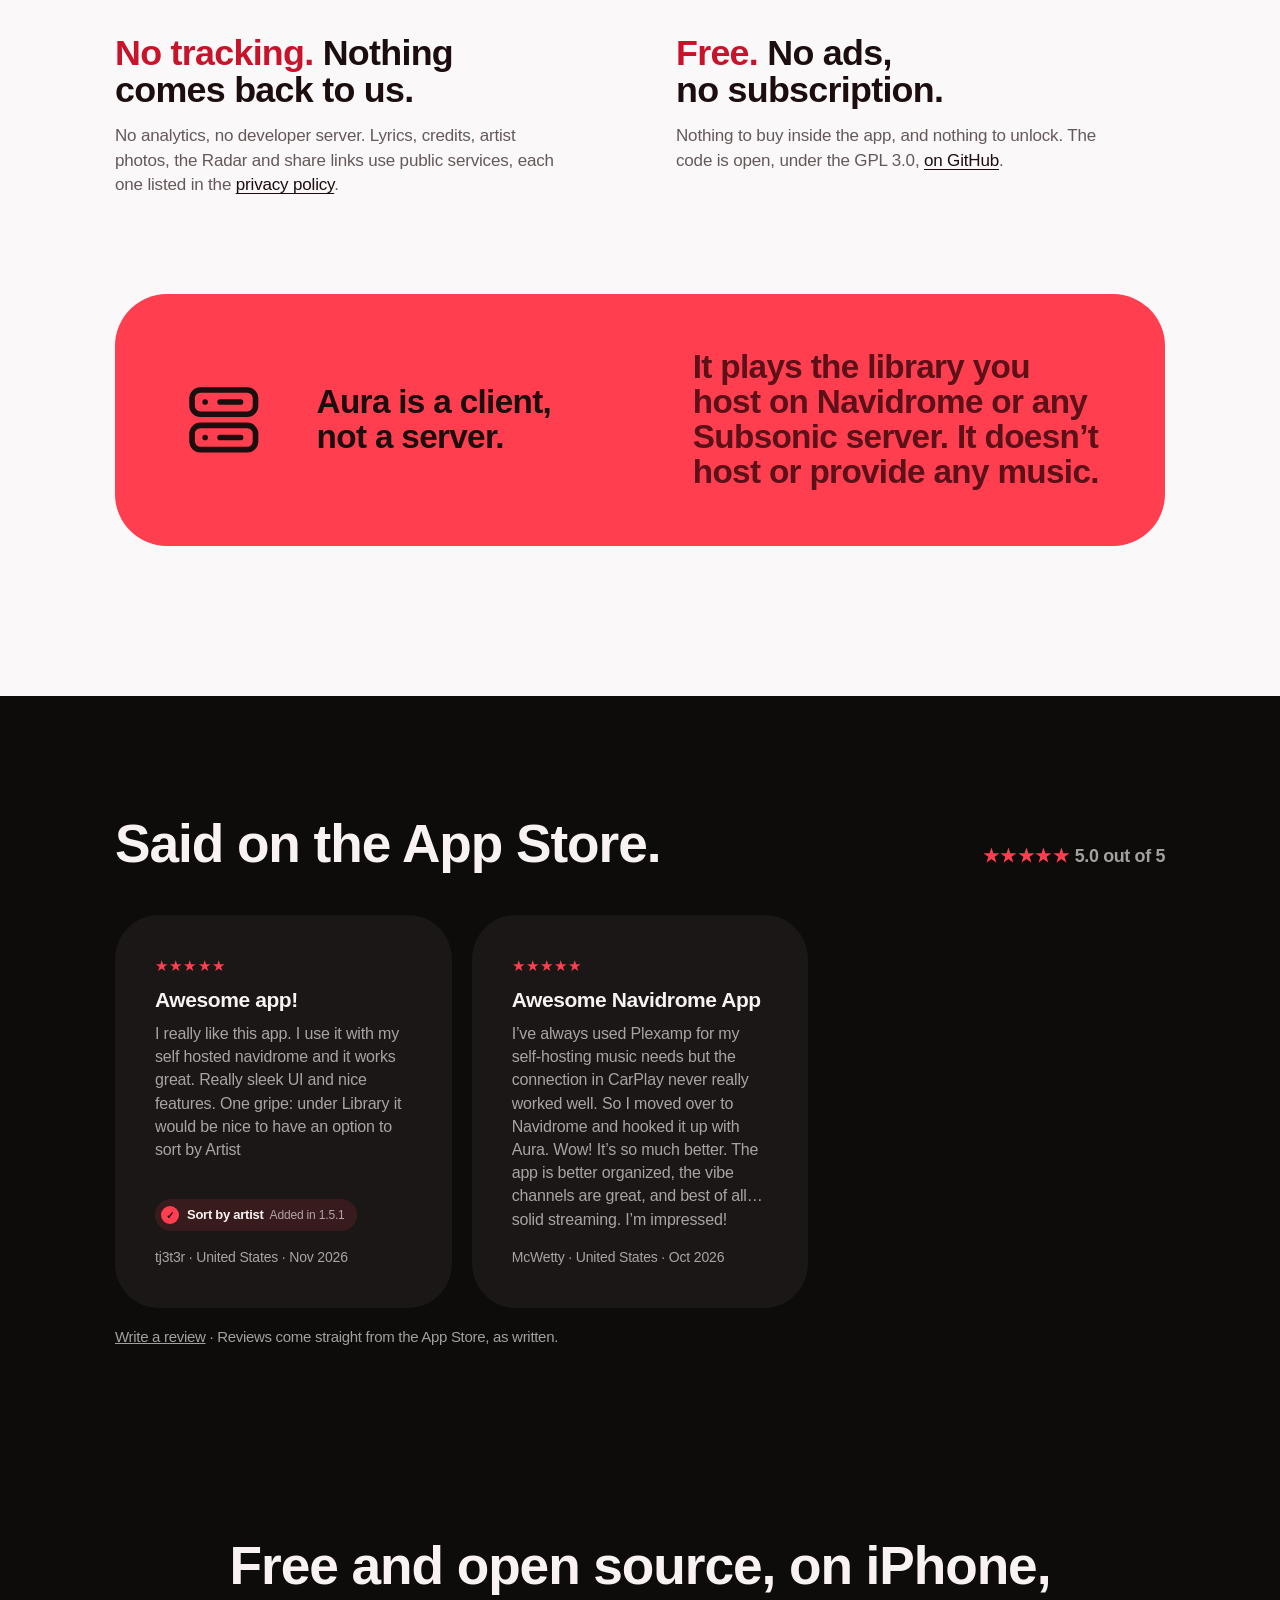
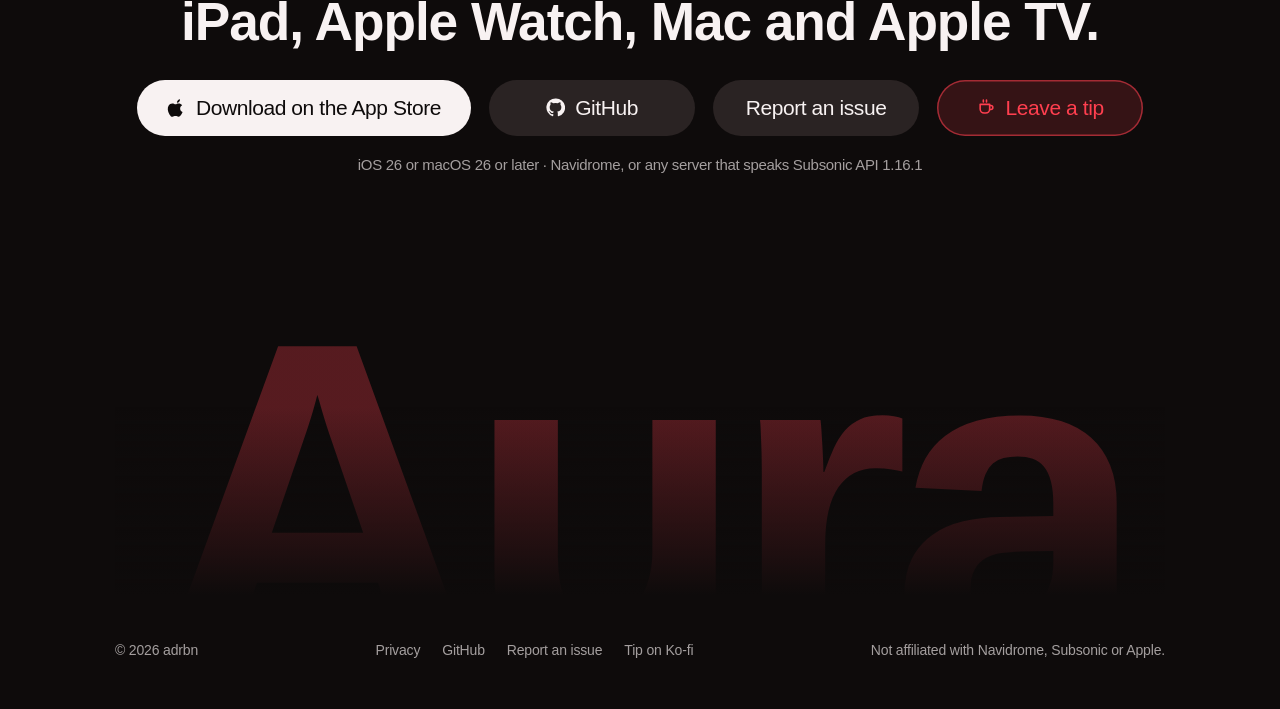
==== commit 2691b4f6: "style: the hero review drops its card for large red stars over the quote, still signed app store rev" ====
--- a/index.html
+++ b/index.html
@@ -69,7 +69,7 @@
     </h1>
     <p class="lead reveal d1">A native SwiftUI player for Navidrome and Subsonic servers. Lossless, synced lyrics, mixes built from your own listening, fully offline.</p>
     <a class="hero-review reveal d1" href="#reviews">
-      <span class="hero-review-top"><span class="stars" aria-label="5 stars">★★★★★</span><span class="hero-review-title">Awesome app!</span></span>
+      <span class="stars" aria-label="5 stars">★★★★★</span>
       <q>Really sleek UI and nice features.</q>
       <span class="hero-review-by"><svg viewBox="0 0 14 14" fill="currentColor" aria-hidden="true"><path d="M9.6 1c.06.66-.2 1.3-.6 1.77-.4.47-1.03.83-1.66.78-.08-.64.23-1.3.6-1.72C8.36 1.36 9.03 1.03 9.6 1Zm1.9 9.4c-.3.68-.44.98-.82 1.58-.54.83-1.3 1.87-2.24 1.88-.84 0-1.06-.55-2.2-.54-1.14 0-1.38.55-2.22.54-.94-.01-1.66-.95-2.2-1.78C.38 9.8.22 7.1 1.15 5.68c.66-1 1.7-1.6 2.68-1.6 1 0 1.62.55 2.44.55.8 0 1.28-.55 2.44-.55.87 0 1.8.48 2.46 1.3-2.16 1.18-1.81 4.27.33 5.02Z"/></svg>App Store review · tj3t3r · United States</span>
     </a>
@@ -82,7 +82,7 @@
     </div>
     <p class="fineprint reveal d2">Free · iPhone, iPad, Apple Watch, Mac and Apple TV · iOS 26, iPadOS 26 or macOS 26 or later</p>
     <a class="listed reveal d2" href="https://www.navidrome.org/apps/"><svg viewBox="0 0 24 24" aria-hidden="true"><circle cx="12" cy="12" r="11" fill="var(--accent)"/><circle cx="12" cy="12" r="7.5" fill="none" stroke="#fff" stroke-opacity=".3"/><circle cx="12" cy="12" r="3.3" fill="#fff"/><circle cx="12" cy="12" r="1.2" fill="var(--accent)"/></svg>Listed in the Navidrome app catalog</a>
-    <a class="hero-tip reveal d2" href="https://ko-fi.com/adrbn"><svg viewBox="0 0 24 24" aria-hidden="true"><path d="M3 7.5h13.5v6.2A5.3 5.3 0 0 1 11.2 19H8.3A5.3 5.3 0 0 1 3 13.7V7.5Z" fill="#fff"/><path d="M16.5 9h1.4a3 3 0 0 1 0 6h-1.4" fill="none" stroke="#fff" stroke-width="2"/><path d="M9.75 15.6s-3.1-1.9-3.1-3.9c0-1 .8-1.7 1.6-1.7.7 0 1.2.4 1.5.9.3-.5.8-.9 1.5-.9.8 0 1.6.7 1.6 1.7 0 2-3.1 3.9-3.1 3.9Z" fill="#FF5E5B"/></svg>Like Aura? Buy me a coffee on Ko-fi</a>
+    <a class="hero-tip reveal d2" href="https://ko-fi.com/adrbn"><svg viewBox="0 0 24 24" aria-hidden="true"><path d="M3 7.5h13.5v6.2A5.3 5.3 0 0 1 11.2 19H8.3A5.3 5.3 0 0 1 3 13.7V7.5Z" fill="#202020"/><path d="M16.5 9h1.4a3 3 0 0 1 0 6h-1.4" fill="none" stroke="#202020" stroke-width="2"/><path d="M9.75 15.6s-3.1-1.9-3.1-3.9c0-1 .8-1.7 1.6-1.7.7 0 1.2.4 1.5.9.3-.5.8-.9 1.5-.9.8 0 1.6.7 1.6 1.7 0 2-3.1 3.9-3.1 3.9Z" fill="#FF5E5B"/></svg>Like Aura? Buy me a coffee on Ko-fi</a>
 
     <div class="stage reveal d3">
       <figure class="phone side"><div class="screen shot" data-label="Screenshot · Home&#10;assets/shots/home.webp"><img src="assets/shots/home.webp" width="660" height="1435" alt="Aura’s Home: the library’s counts, a link to Made For You mixes with their covers, favourite artists and songs, and the mini player above the tab bar" onerror="this.parentElement.classList.add('is-empty')"></div></figure>
--- a/assets/site.css
+++ b/assets/site.css
@@ -462,13 +462,13 @@
 .reviews-section .fineprint a:hover { color: var(--accent); }
 
 /* ---------- hero : un vrai avis, et le café ---------- */
-.hero-review { display: flex; flex-direction: column; align-items: center; gap: 8px; margin-top: 30px; padding: 18px 26px 16px; border-radius: 22px; background: var(--surface); color: var(--ink); text-decoration: none; transition: background .2s ease-out; }
-.hero-review:hover { background: color-mix(in srgb, var(--surface) 80%, var(--ink) 6%); }
-.hero-review-top { display: flex; align-items: center; gap: 10px; font-size: 14px; font-weight: 700; }
-.hero-review .stars { color: var(--accent); letter-spacing: .1em; font-size: 15px; }
+.hero-review { display: flex; flex-direction: column; align-items: center; gap: 6px; margin-top: 26px; color: var(--ink); text-decoration: none; }
+.hero-review .stars { color: var(--accent); font-size: 24px; letter-spacing: .14em; }
 .hero-review q { font-size: 18px; font-weight: 600; letter-spacing: -.01em; }
-.hero-review-by { display: inline-flex; align-items: center; gap: 6px; color: var(--ink-2); font-size: 13px; font-weight: 500; }
-.hero-review-by svg { width: 12px; height: 12px; }
-.hero-tip { display: inline-flex; align-items: center; gap: 8px; margin-top: 10px; color: var(--ink); font-size: 14px; font-weight: 600; text-decoration: none; }
-.hero-tip svg { width: 20px; height: 20px; flex: none; }
-.hero-tip:hover { text-decoration: underline; text-underline-offset: 3px; }
+.hero-review-by { display: inline-flex; align-items: center; gap: 6px; color: var(--ink-2); font-size: 14px; font-weight: 500; }
+.hero-review-by svg { width: 13px; height: 13px; }
+.hero-review:hover q { text-decoration: underline; text-underline-offset: 4px; text-decoration-thickness: 1px; }
+.hero-tip { display: inline-flex; align-items: center; gap: 8px; margin-top: 18px; height: 38px; padding: 0 16px 0 12px; border-radius: 999px; background: #fff; color: #1a1414; font-size: 14px; font-weight: 600; text-decoration: none; transition: transform .15s ease-out; }
+.hero-tip svg { width: 22px; height: 22px; flex: none; }
+.hero-tip:hover { transform: translateY(-1px); }
+.hero-tip:active { transform: scale(.97); }
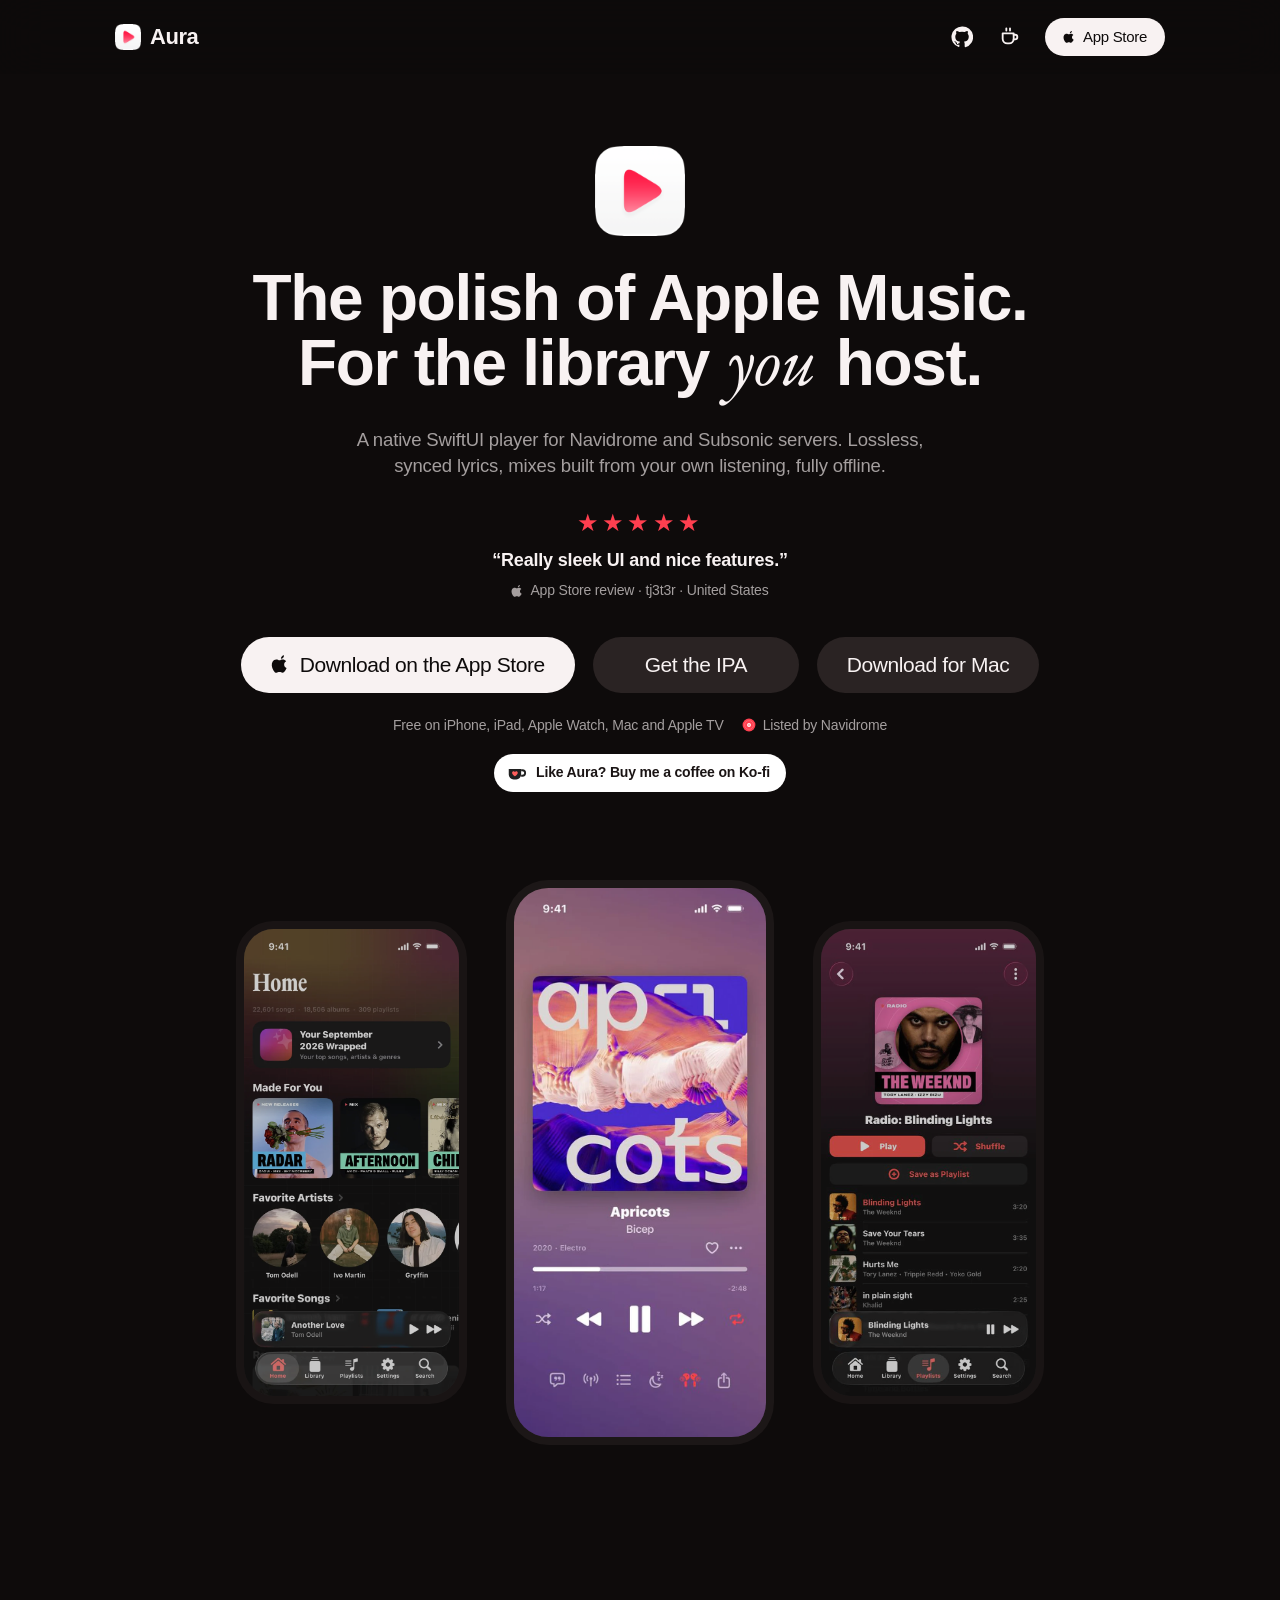
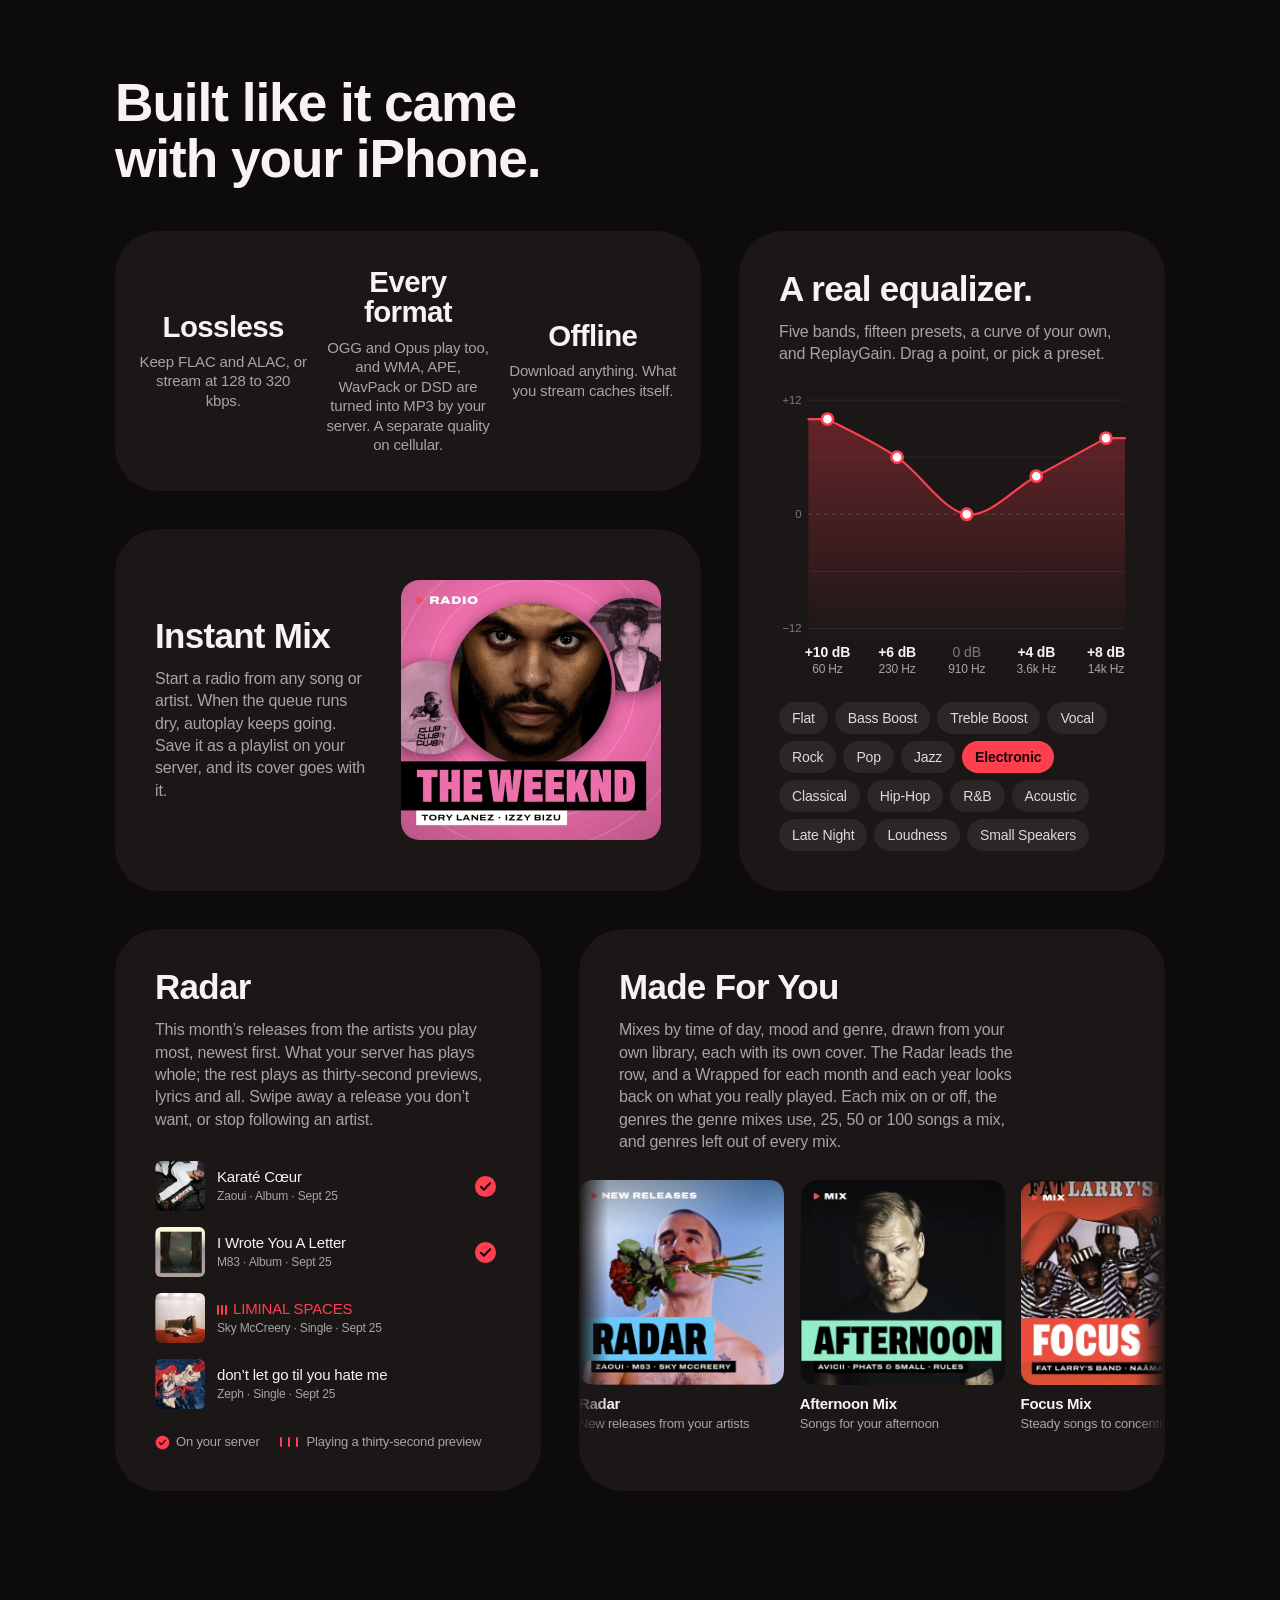
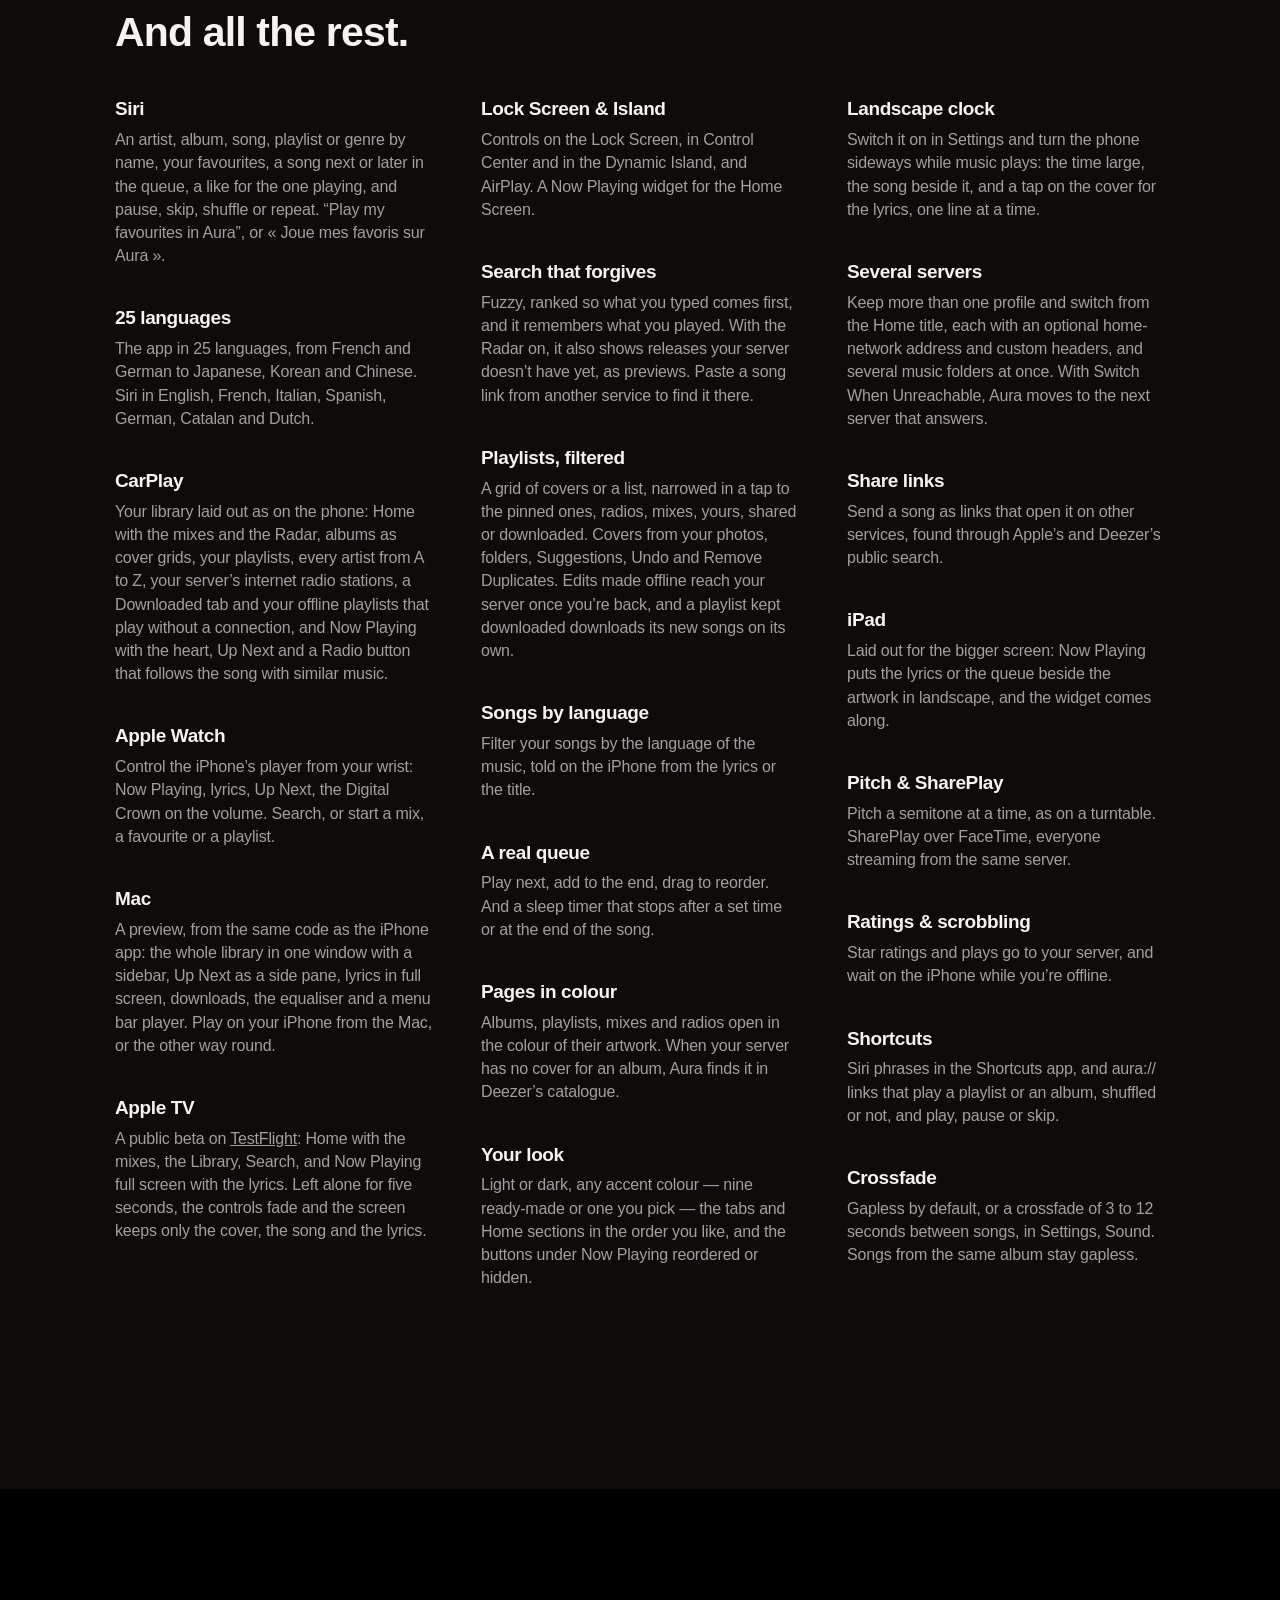
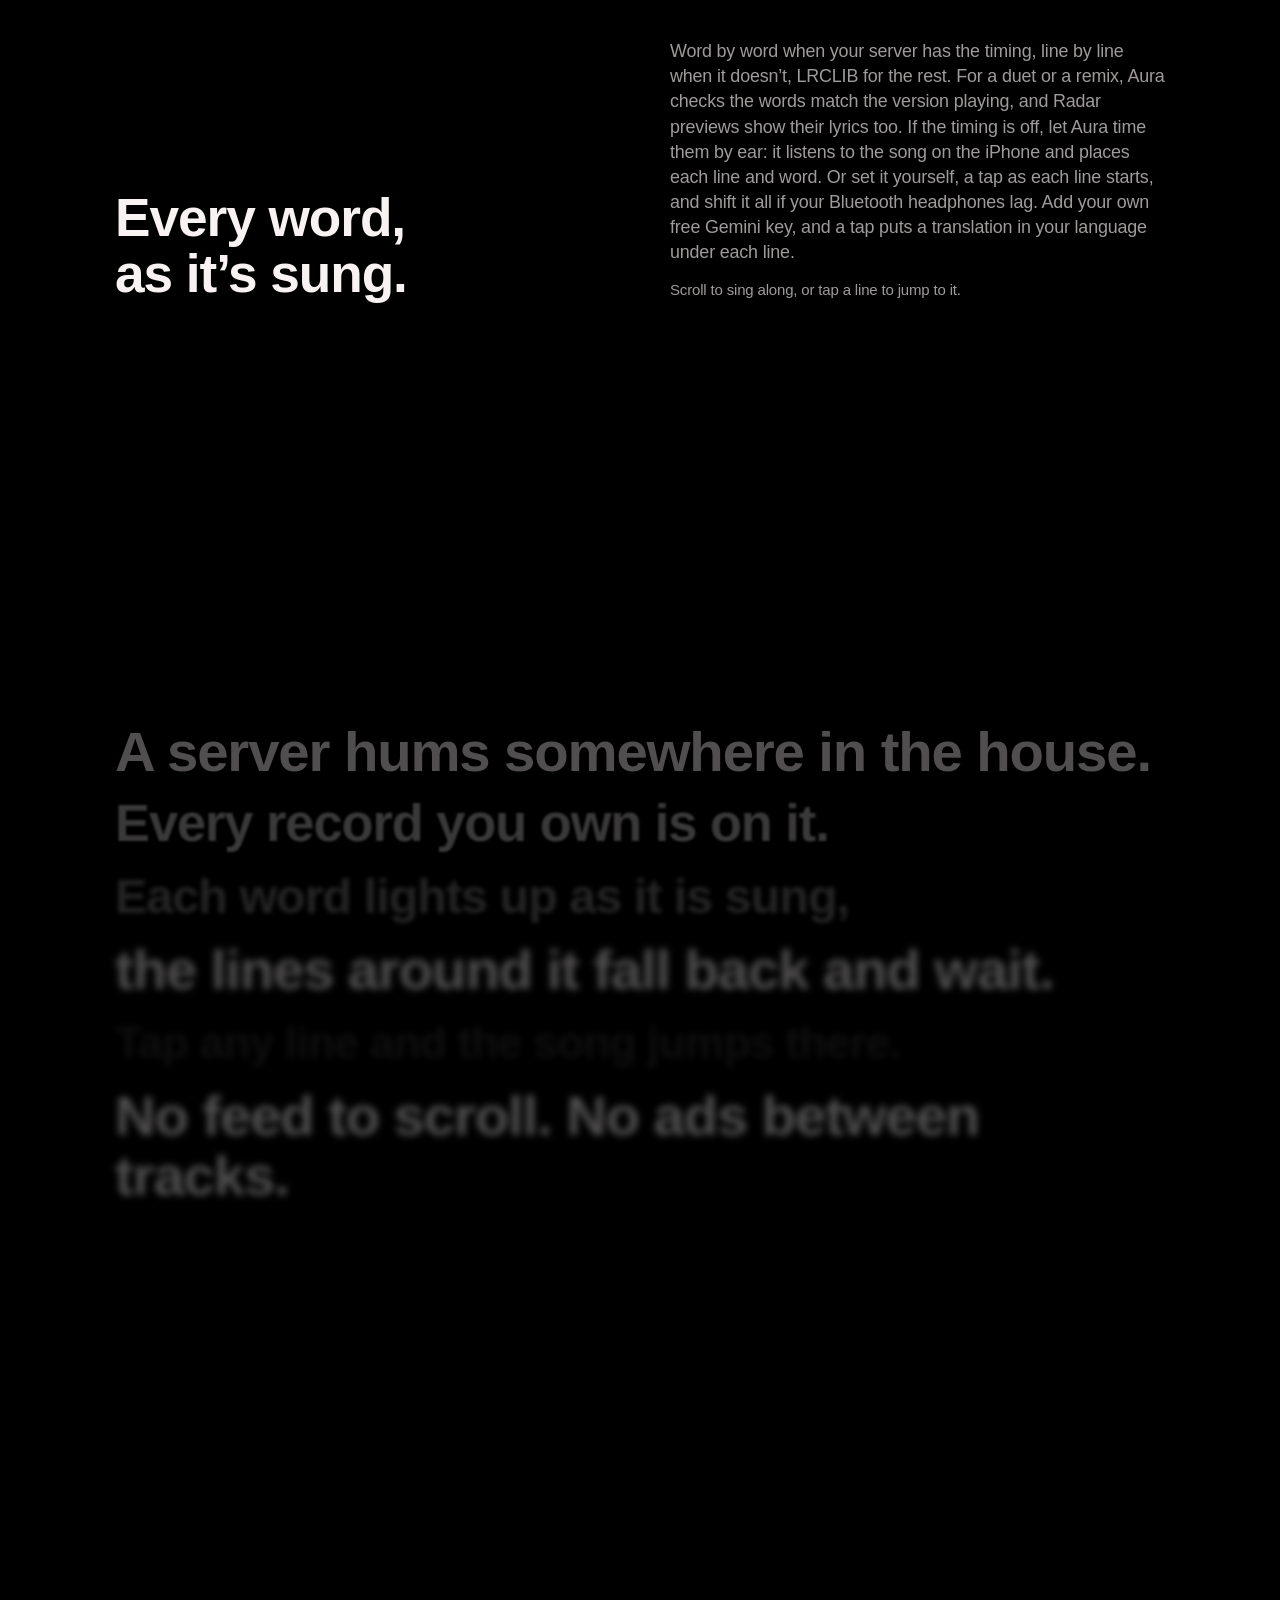
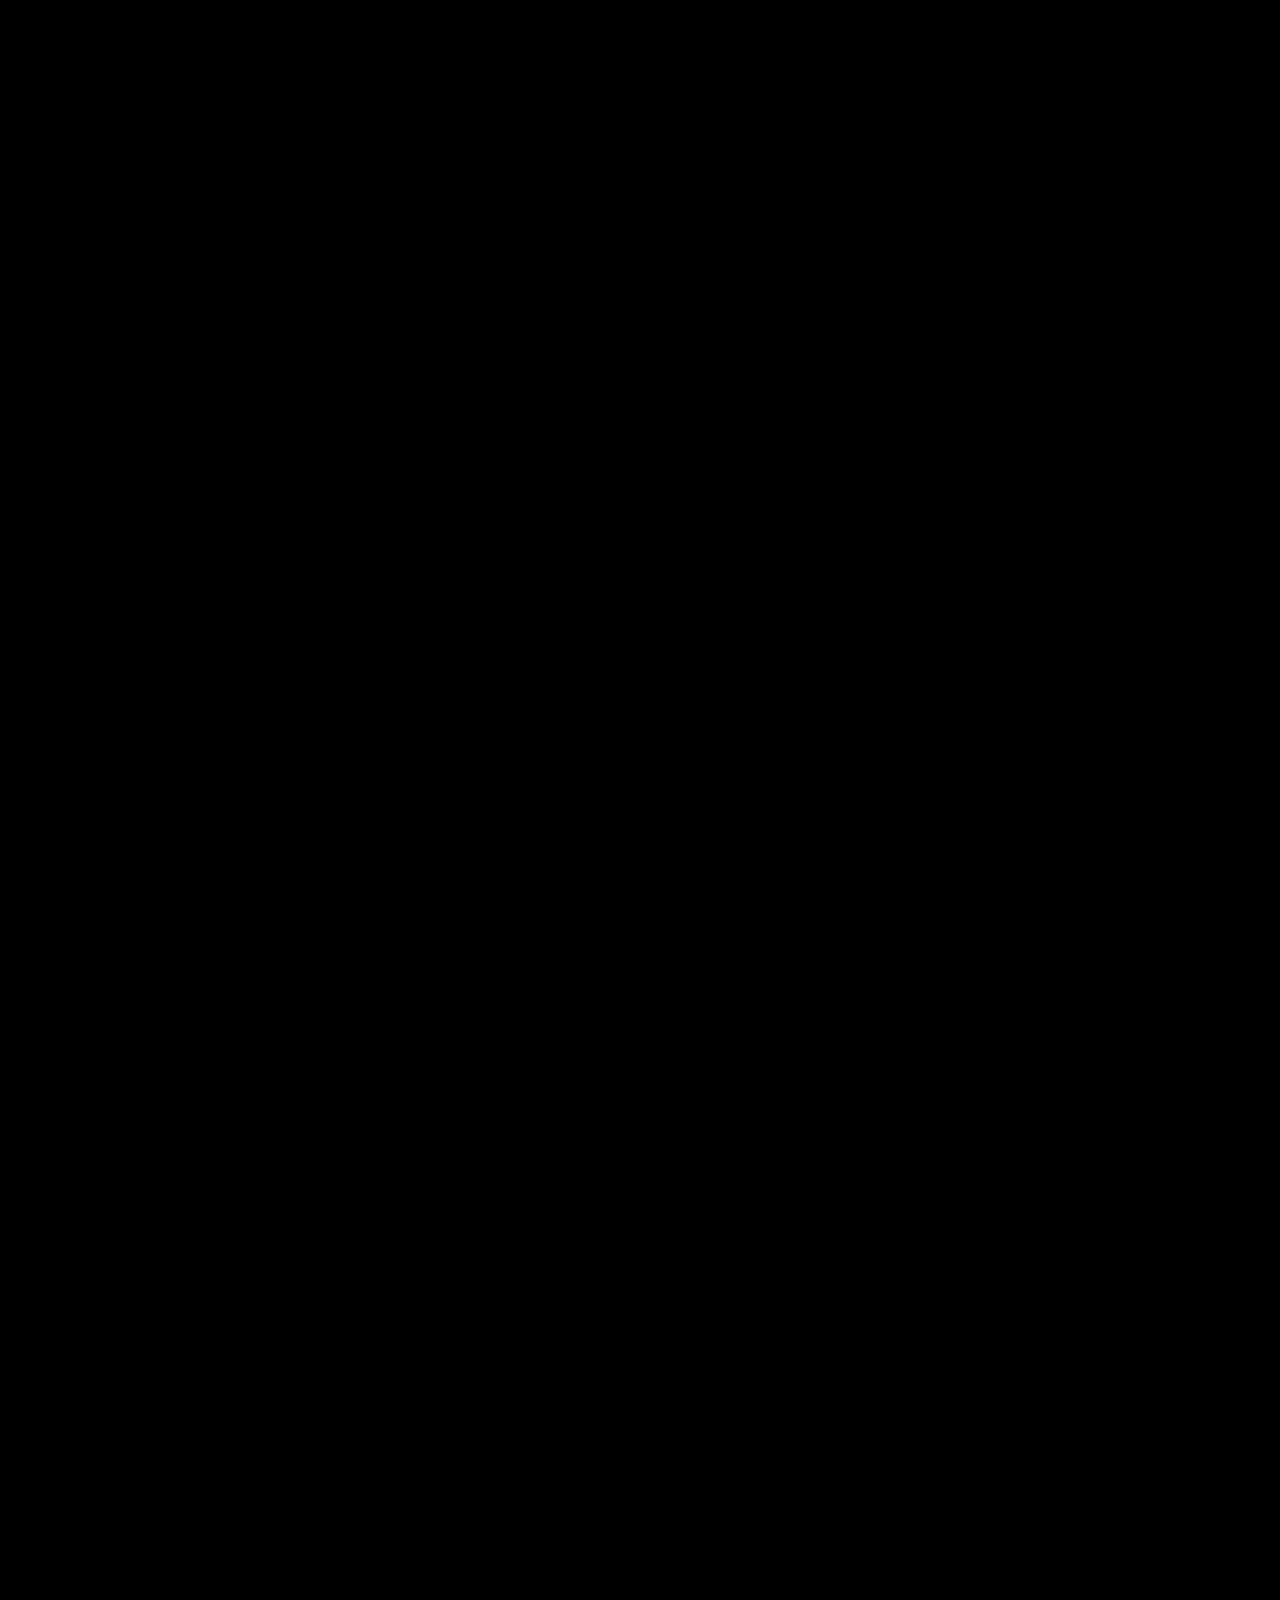
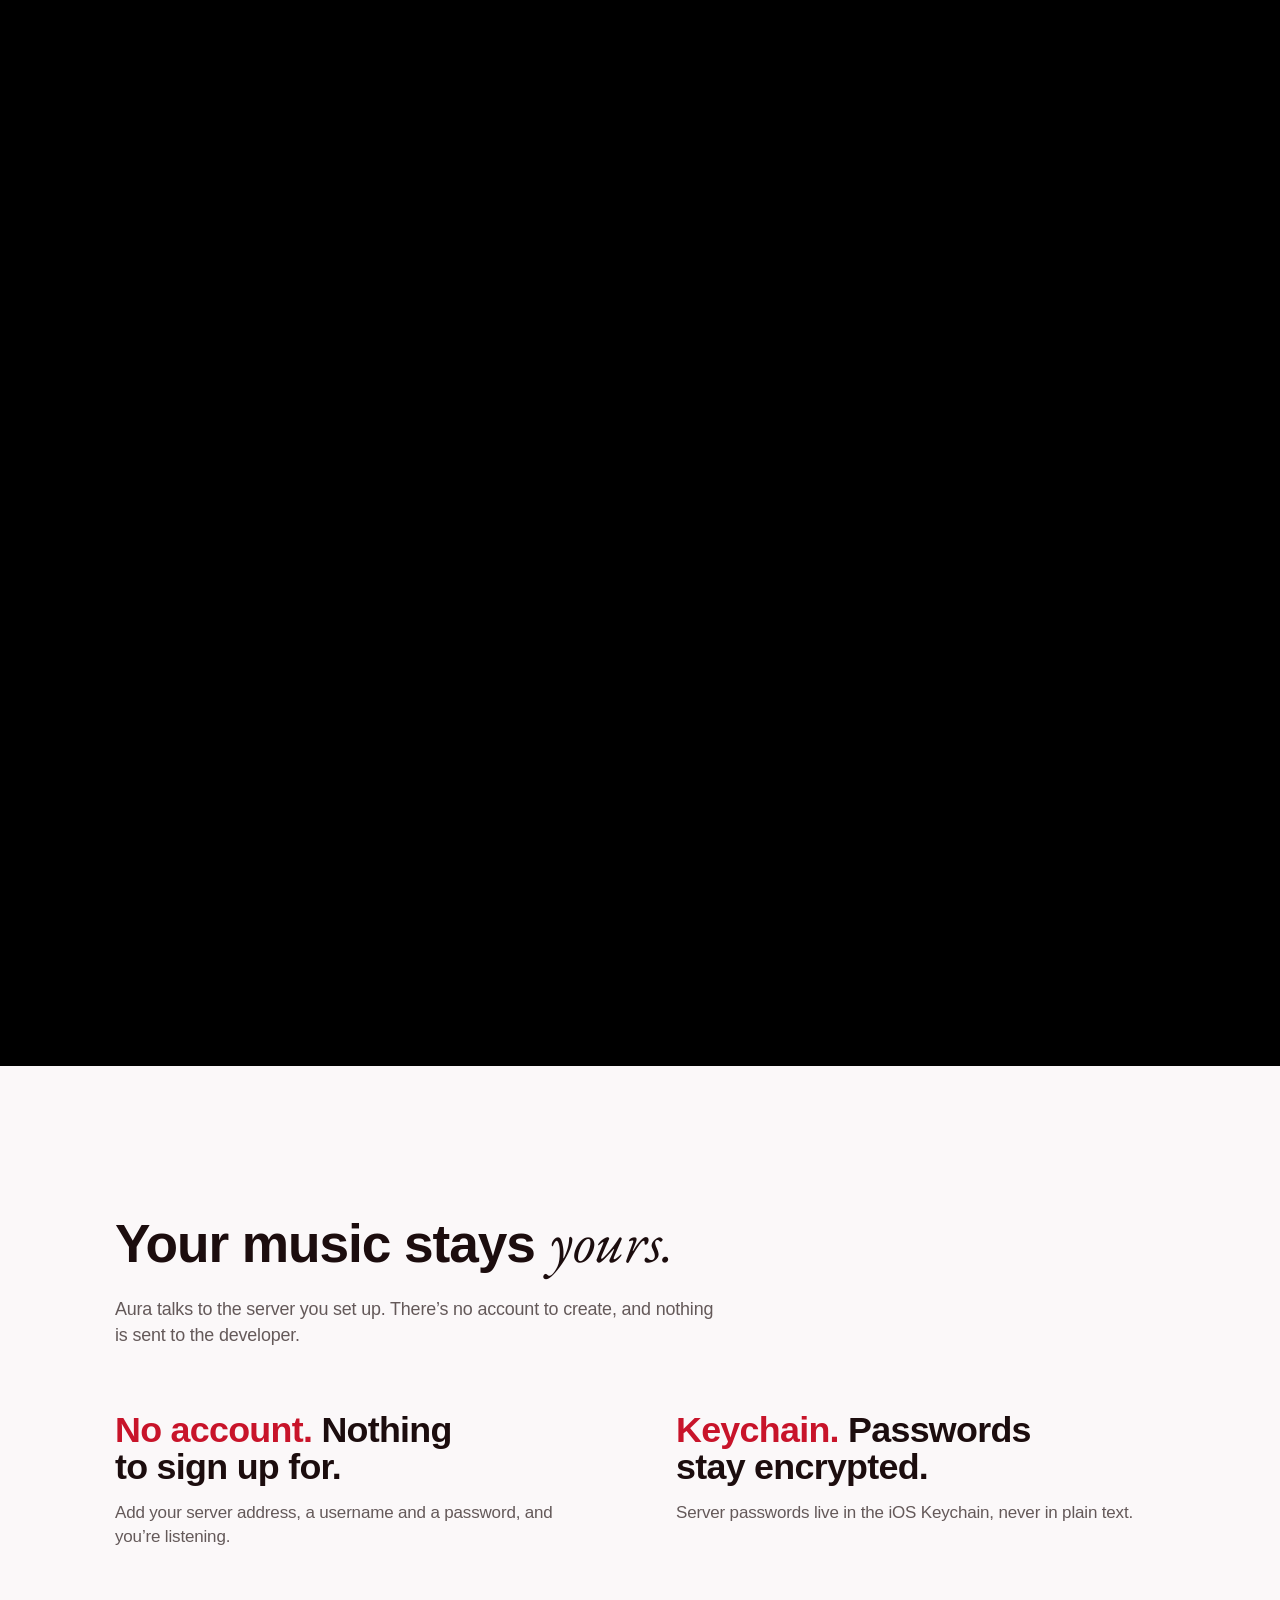
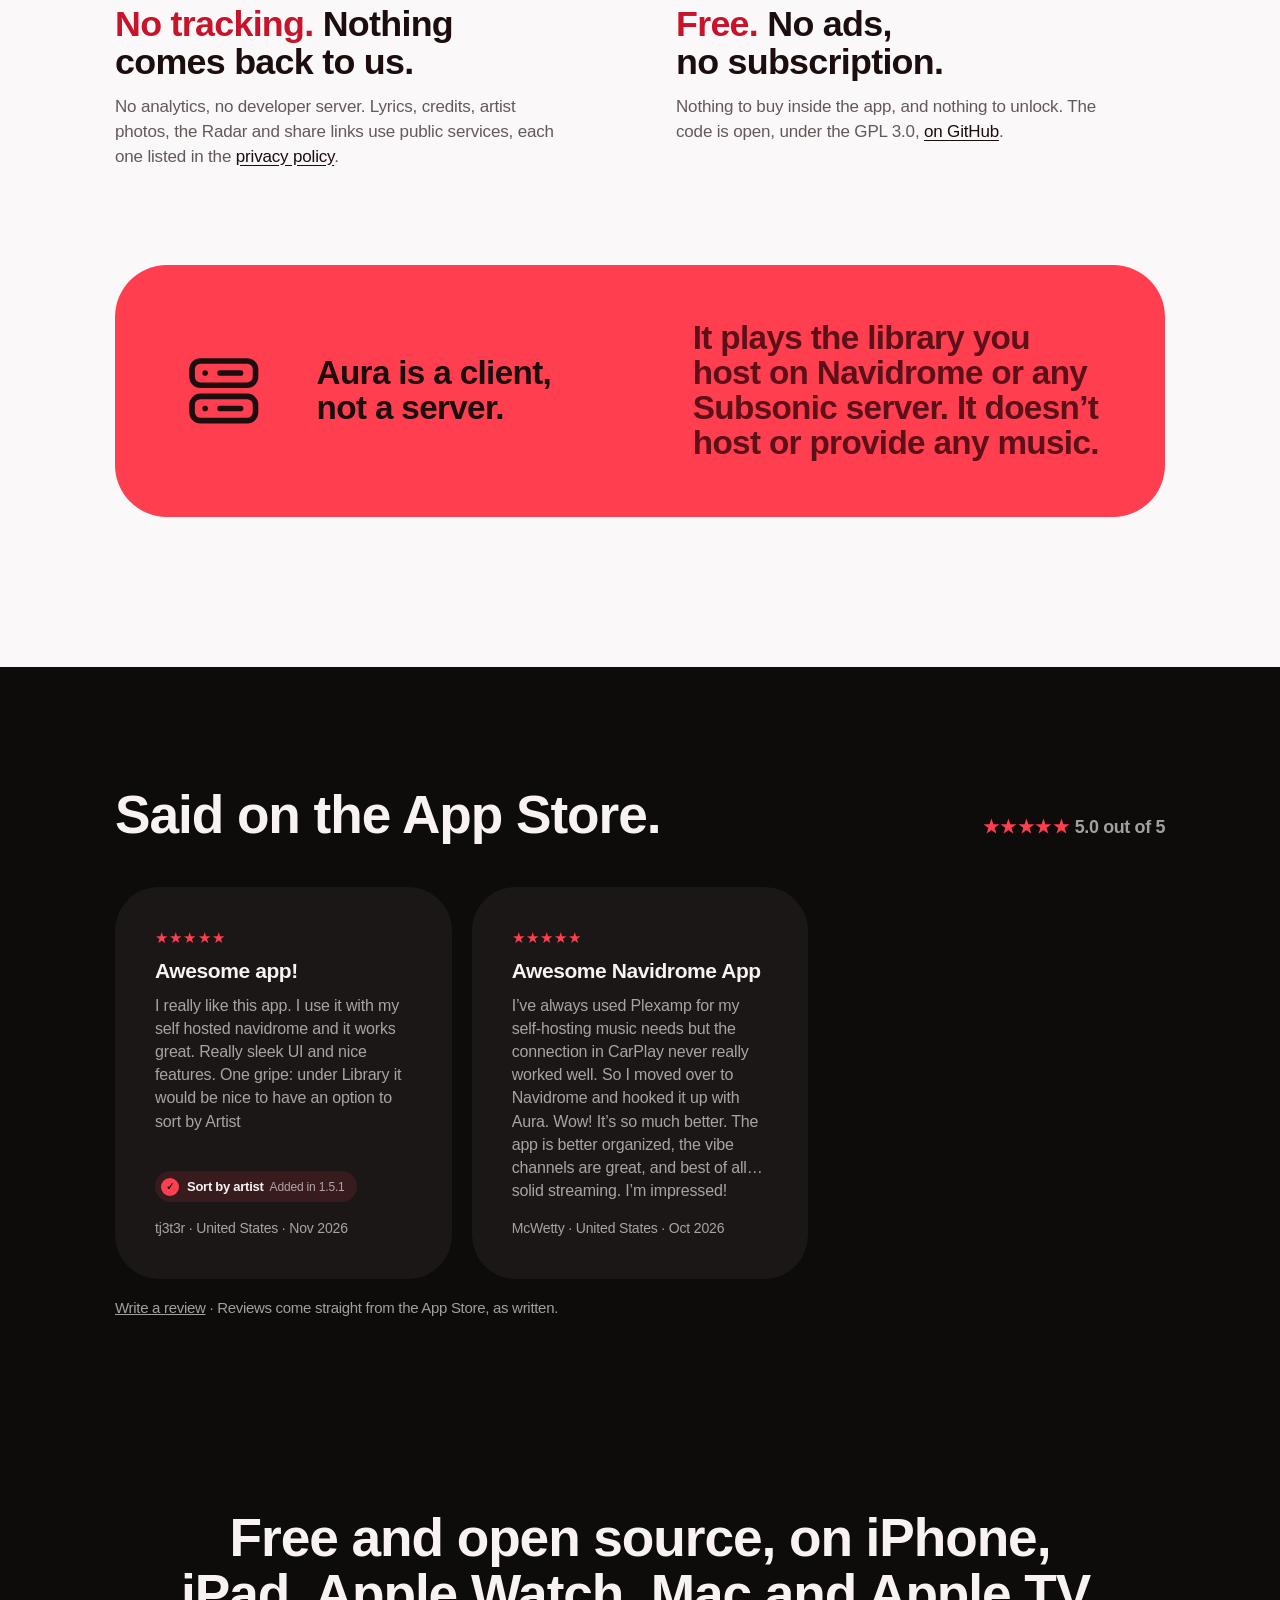
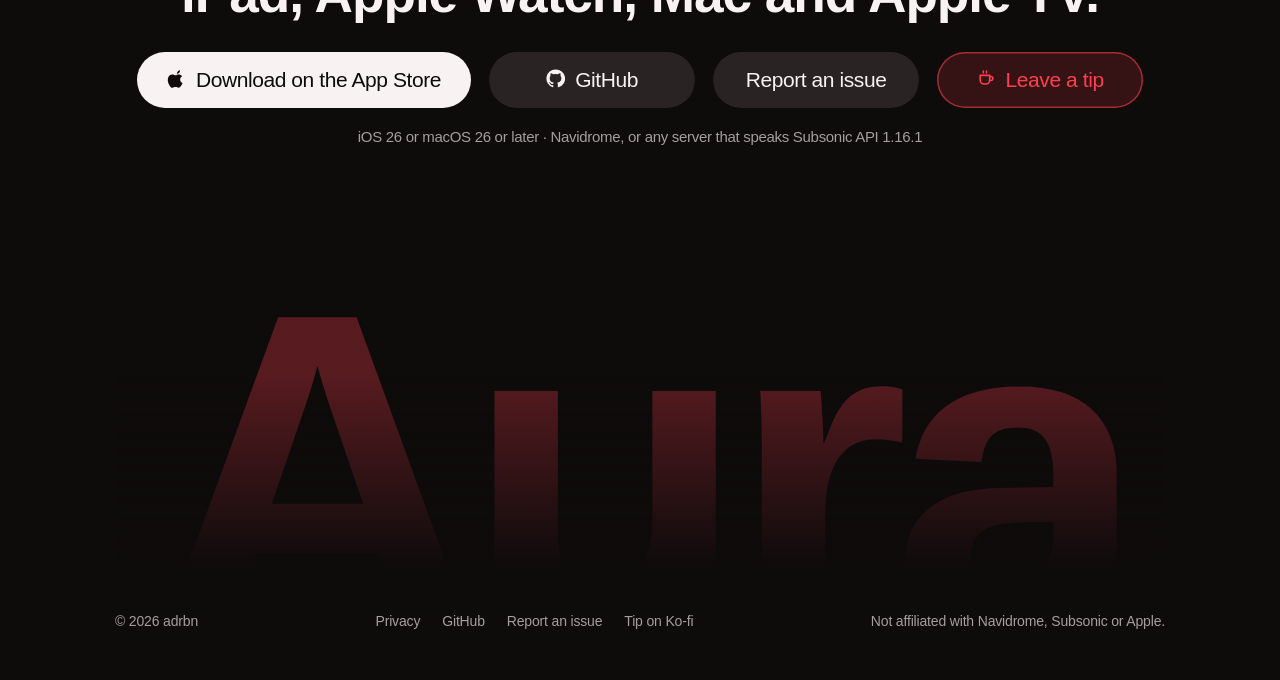
==== commit 1d562acf: "style: the hero folds the platforms and the navidrome listing into one line, free on iphone, ipad, a" ====
--- a/index.html
+++ b/index.html
@@ -80,8 +80,7 @@
       <a class="btn btn-secondary" href="https://github.com/adrbn/aura/releases" data-install>Get the IPA</a>
       <a class="btn btn-secondary" href="https://github.com/adrbn/aura/releases/tag/mac-v1.8.0-build.620">Download for Mac</a>
     </div>
-    <p class="fineprint reveal d2">Free · iPhone, iPad, Apple Watch, Mac and Apple TV · iOS 26, iPadOS 26 or macOS 26 or later</p>
-    <a class="listed reveal d2" href="https://www.navidrome.org/apps/"><svg viewBox="0 0 24 24" aria-hidden="true"><circle cx="12" cy="12" r="11" fill="var(--accent)"/><circle cx="12" cy="12" r="7.5" fill="none" stroke="#fff" stroke-opacity=".3"/><circle cx="12" cy="12" r="3.3" fill="#fff"/><circle cx="12" cy="12" r="1.2" fill="var(--accent)"/></svg>Listed in the Navidrome app catalog</a>
+    <p class="hero-meta reveal d2"><span>Free on iPhone, iPad, Apple Watch, Mac and Apple TV</span><a class="listed" href="https://www.navidrome.org/apps/"><svg viewBox="0 0 24 24" aria-hidden="true"><circle cx="12" cy="12" r="11" fill="var(--accent)"/><circle cx="12" cy="12" r="7.5" fill="none" stroke="#fff" stroke-opacity=".3"/><circle cx="12" cy="12" r="3.3" fill="#fff"/><circle cx="12" cy="12" r="1.2" fill="var(--accent)"/></svg>Listed by Navidrome</a></p>
     <a class="hero-tip reveal d2" href="https://ko-fi.com/adrbn"><svg viewBox="0 0 24 24" aria-hidden="true"><path d="M3 7.5h13.5v6.2A5.3 5.3 0 0 1 11.2 19H8.3A5.3 5.3 0 0 1 3 13.7V7.5Z" fill="#202020"/><path d="M16.5 9h1.4a3 3 0 0 1 0 6h-1.4" fill="none" stroke="#202020" stroke-width="2"/><path d="M9.75 15.6s-3.1-1.9-3.1-3.9c0-1 .8-1.7 1.6-1.7.7 0 1.2.4 1.5.9.3-.5.8-.9 1.5-.9.8 0 1.6.7 1.6 1.7 0 2-3.1 3.9-3.1 3.9Z" fill="#FF5E5B"/></svg>Like Aura? Buy me a coffee on Ko-fi</a>
 
     <div class="stage reveal d3">
--- a/assets/site.css
+++ b/assets/site.css
@@ -472,3 +472,5 @@
 .hero-tip svg { width: 22px; height: 22px; flex: none; }
 .hero-tip:hover { transform: translateY(-1px); }
 .hero-tip:active { transform: scale(.97); }
+.hero-meta { display: flex; flex-wrap: wrap; justify-content: center; align-items: center; gap: 6px 18px; margin: 22px 0 0; color: var(--ink-2); font-size: 14px; font-weight: 500; }
+.hero-meta .listed { margin-top: 0; }
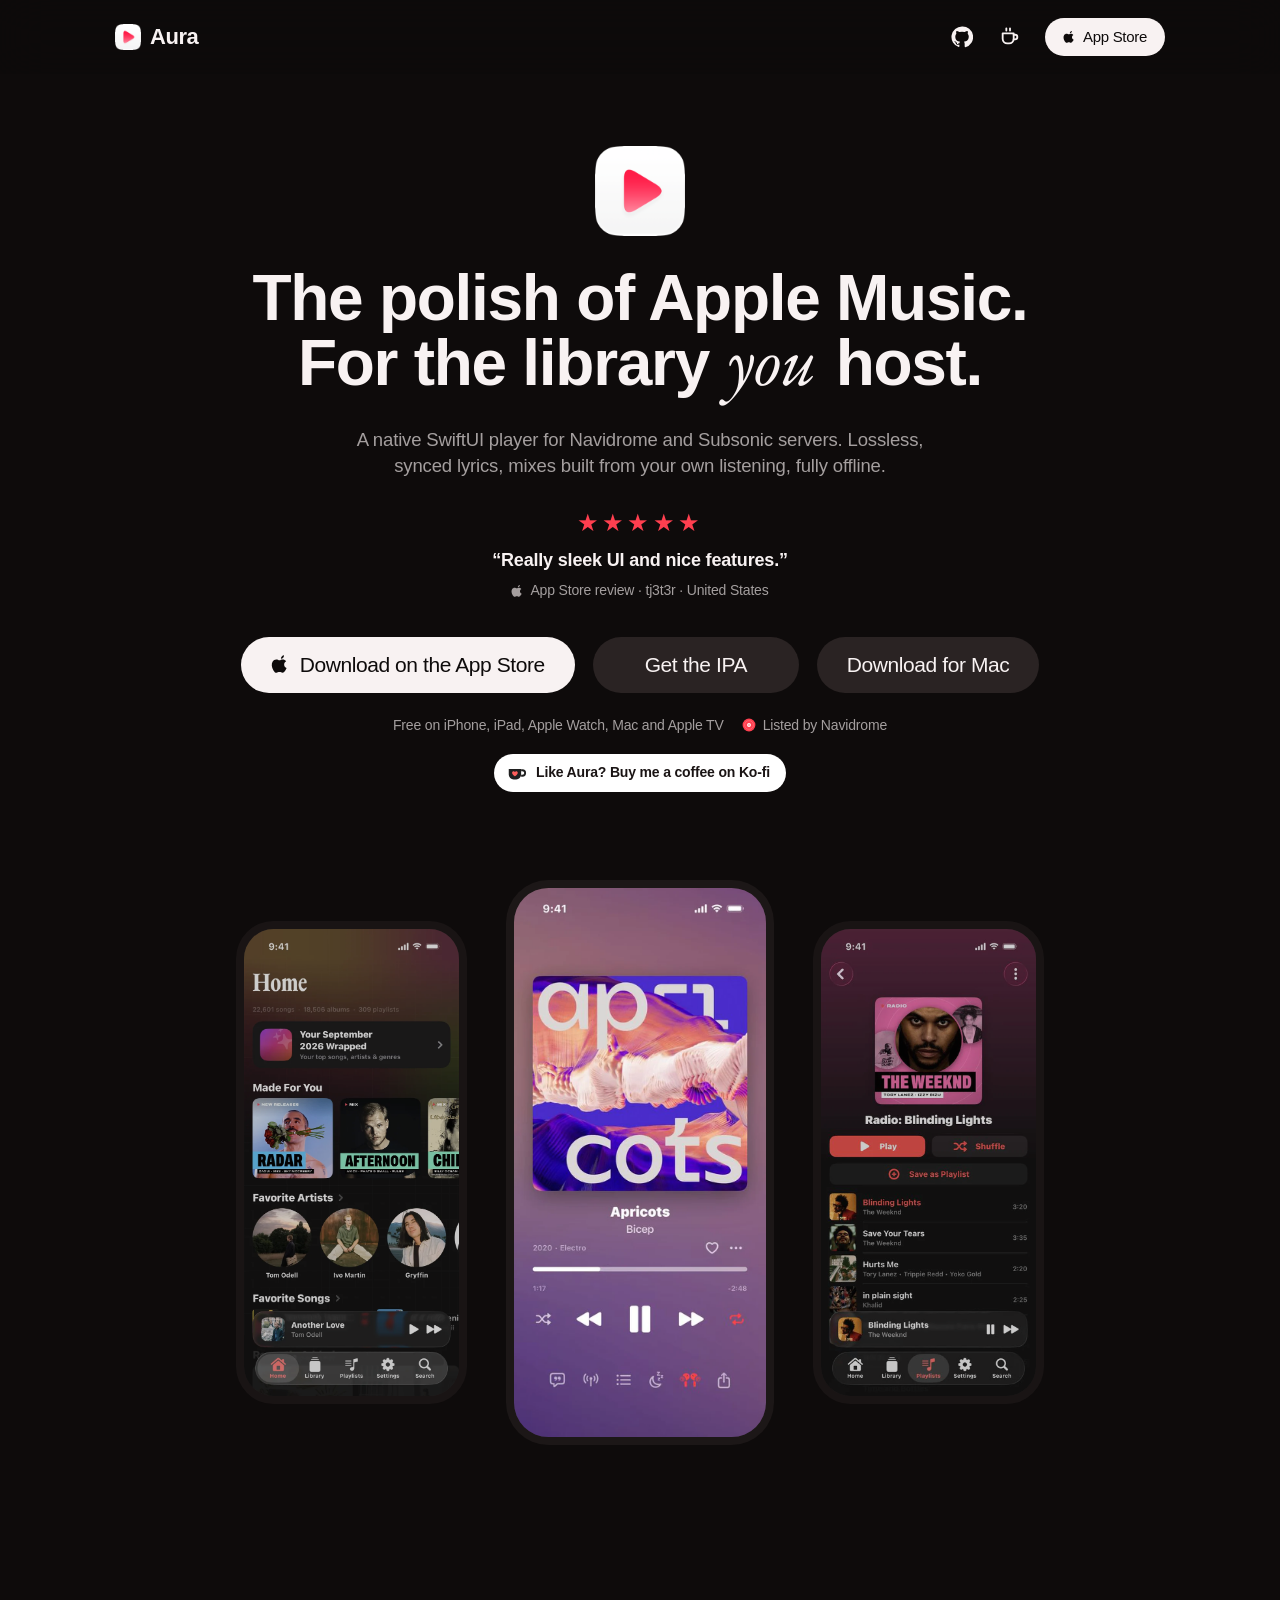
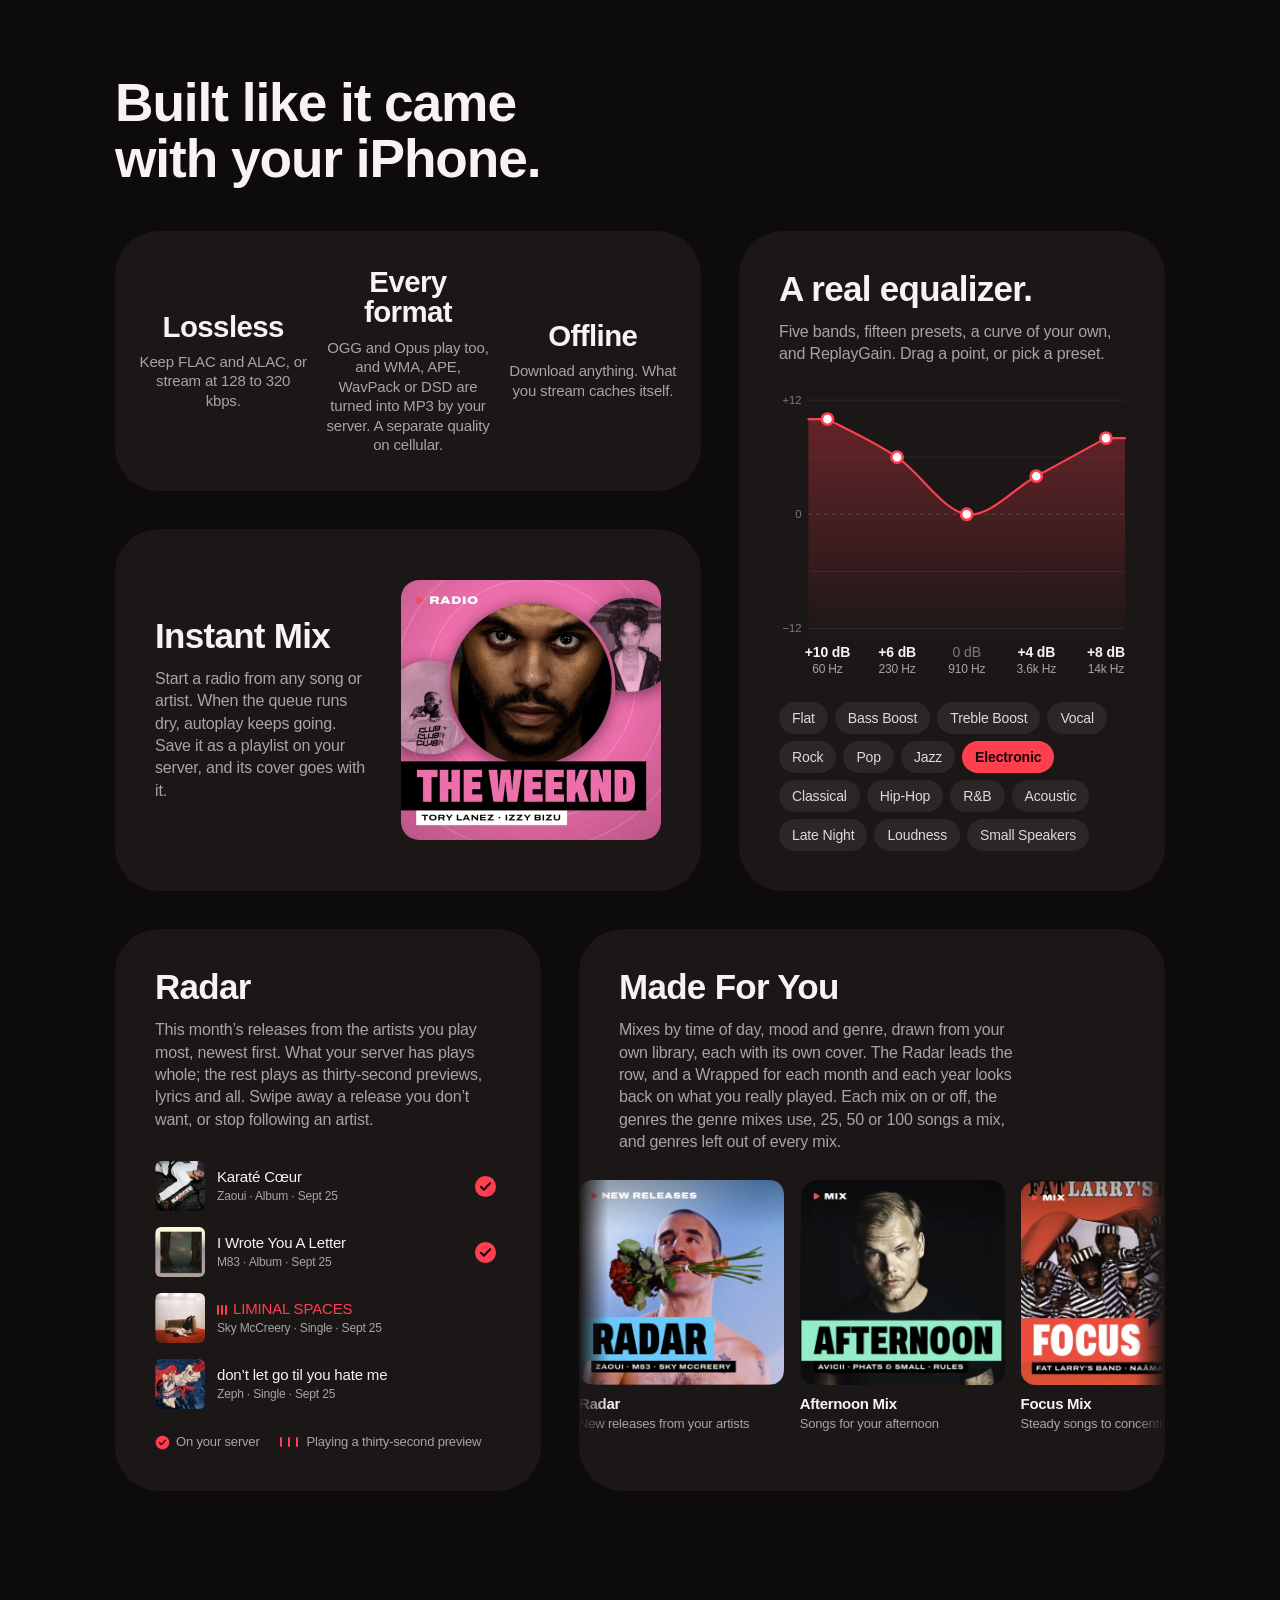
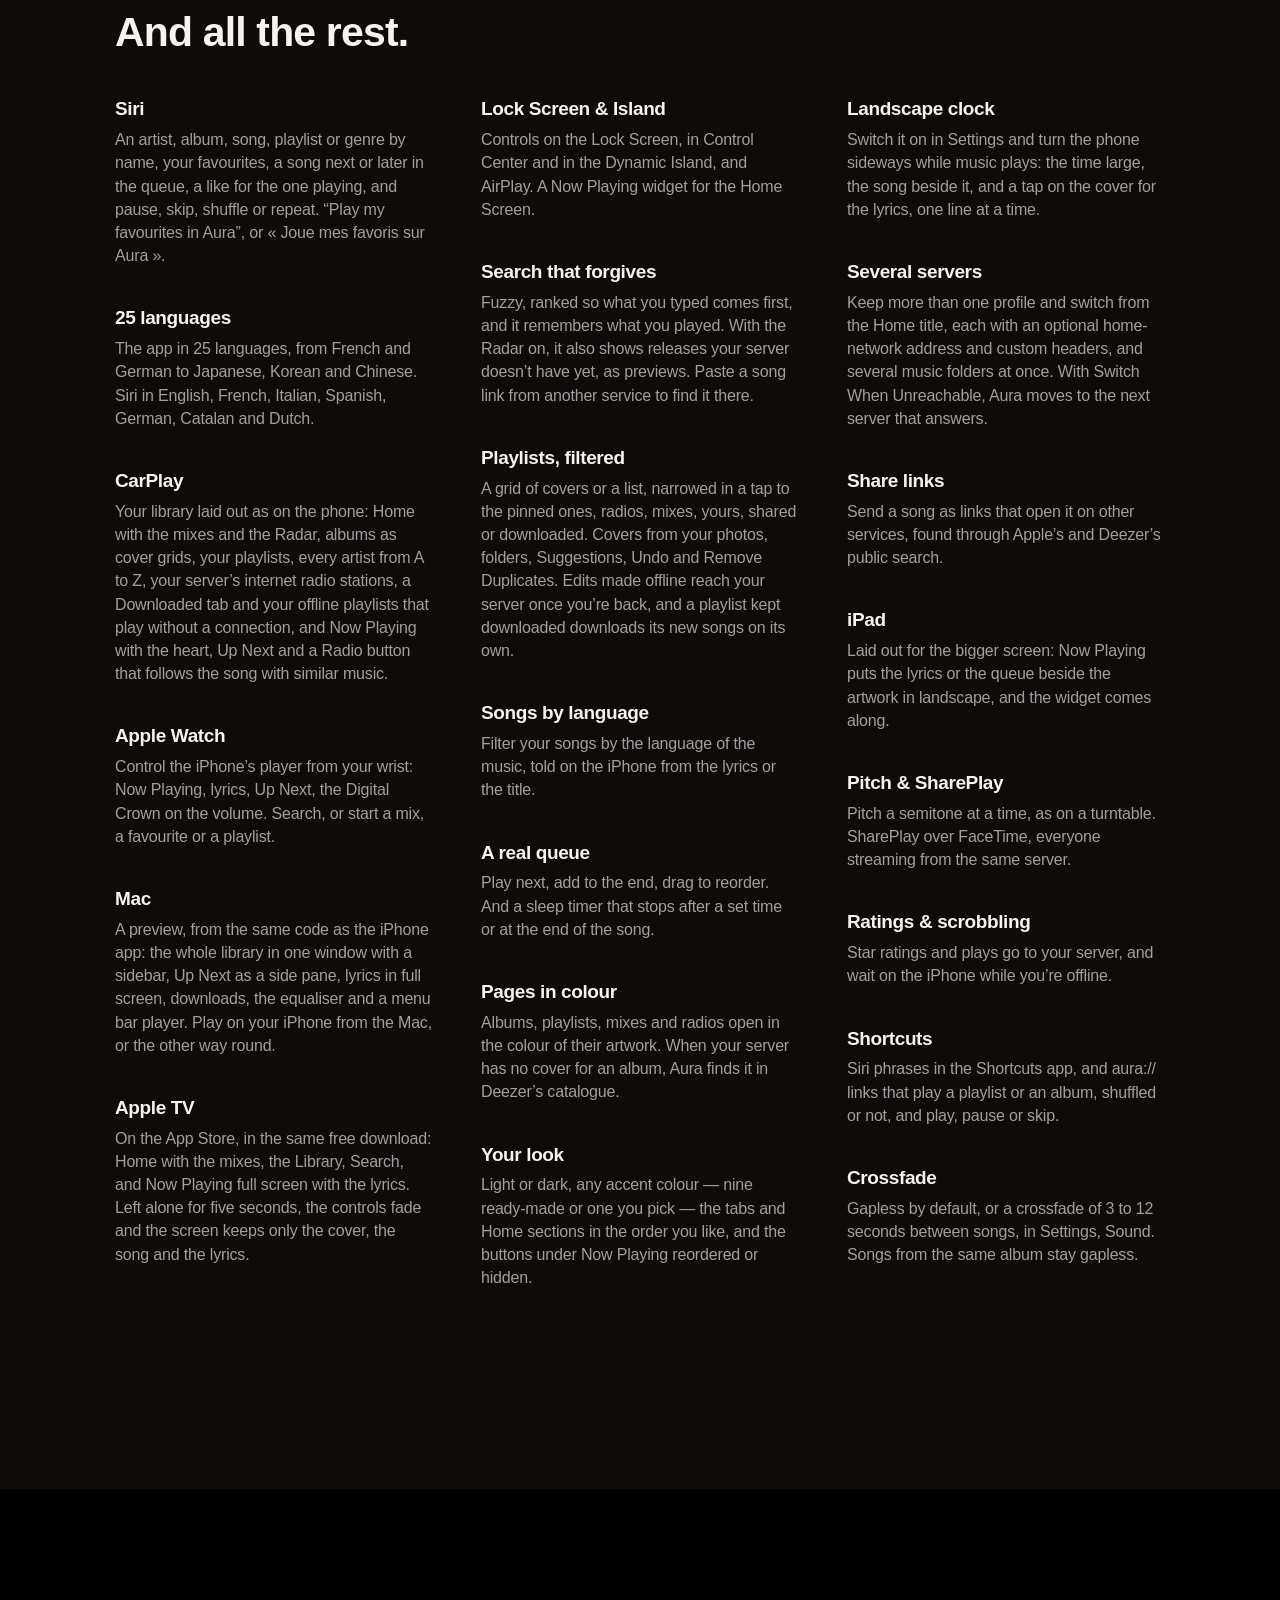
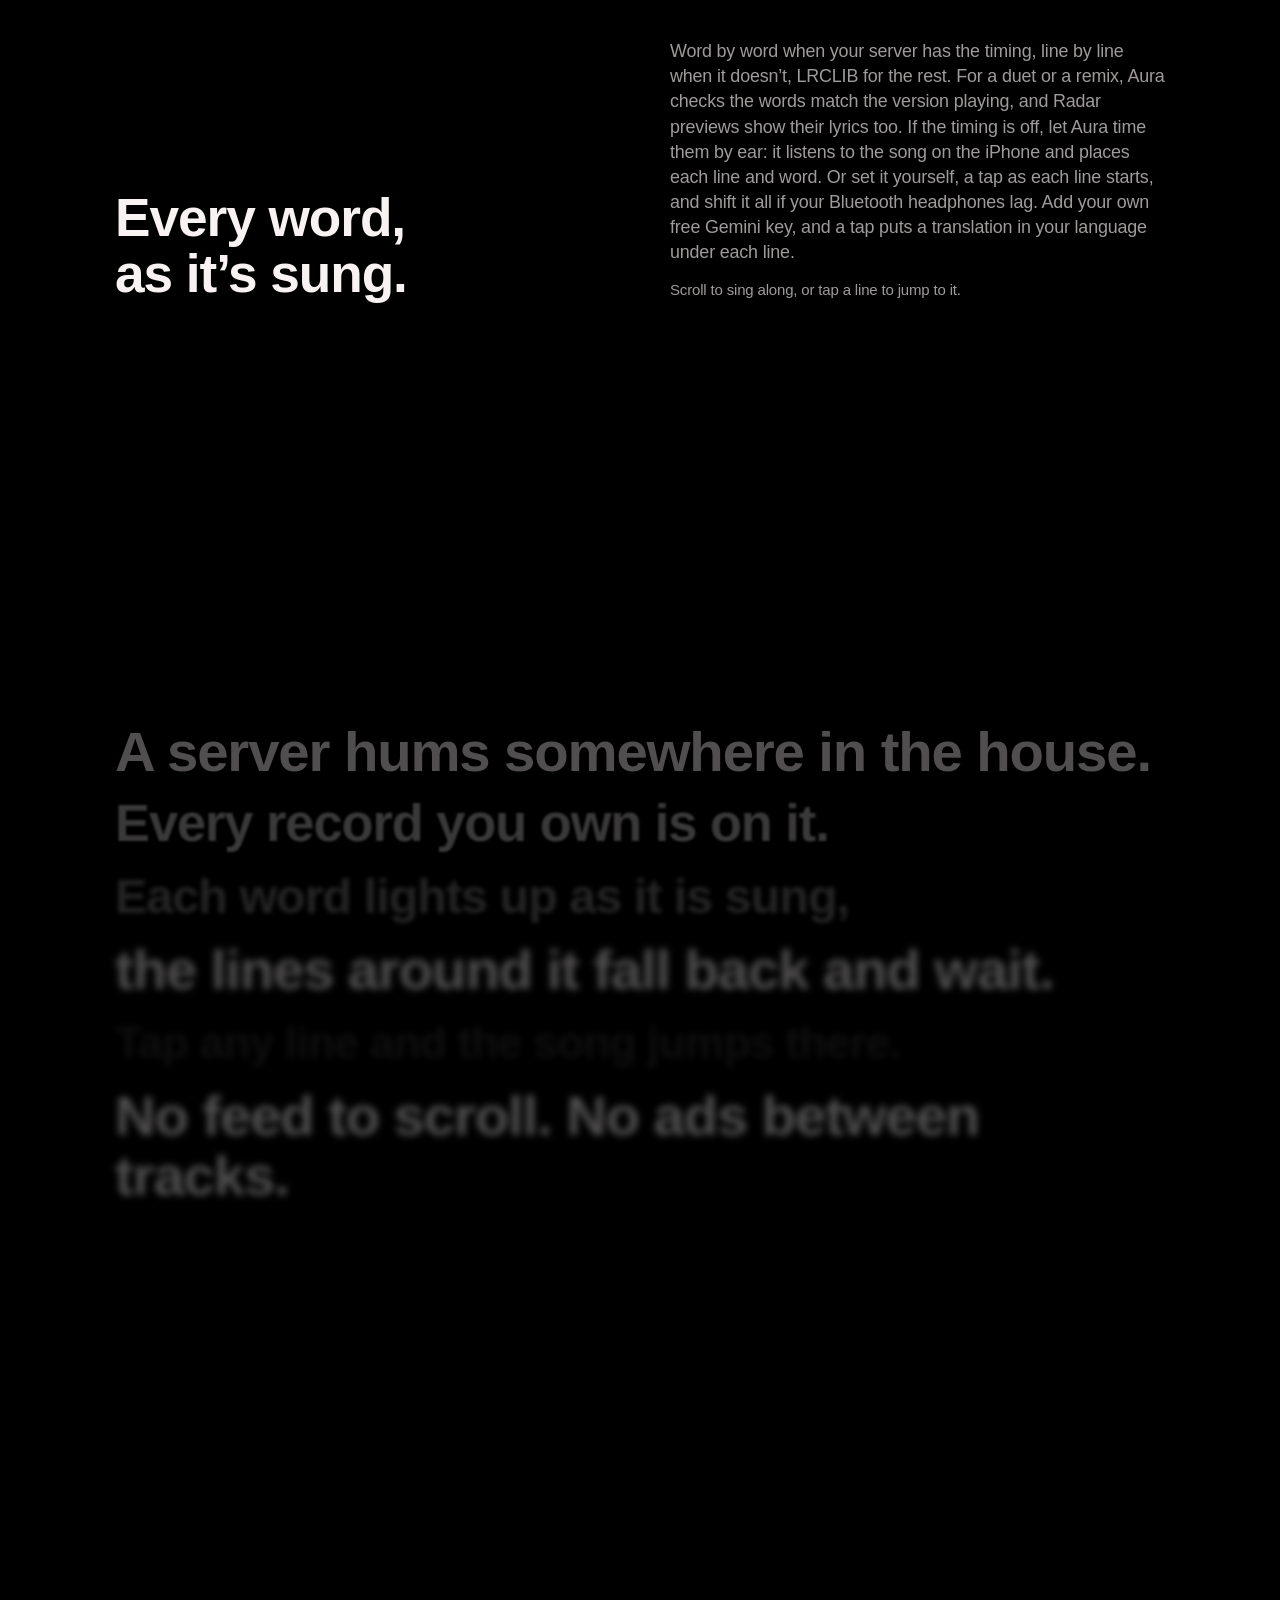
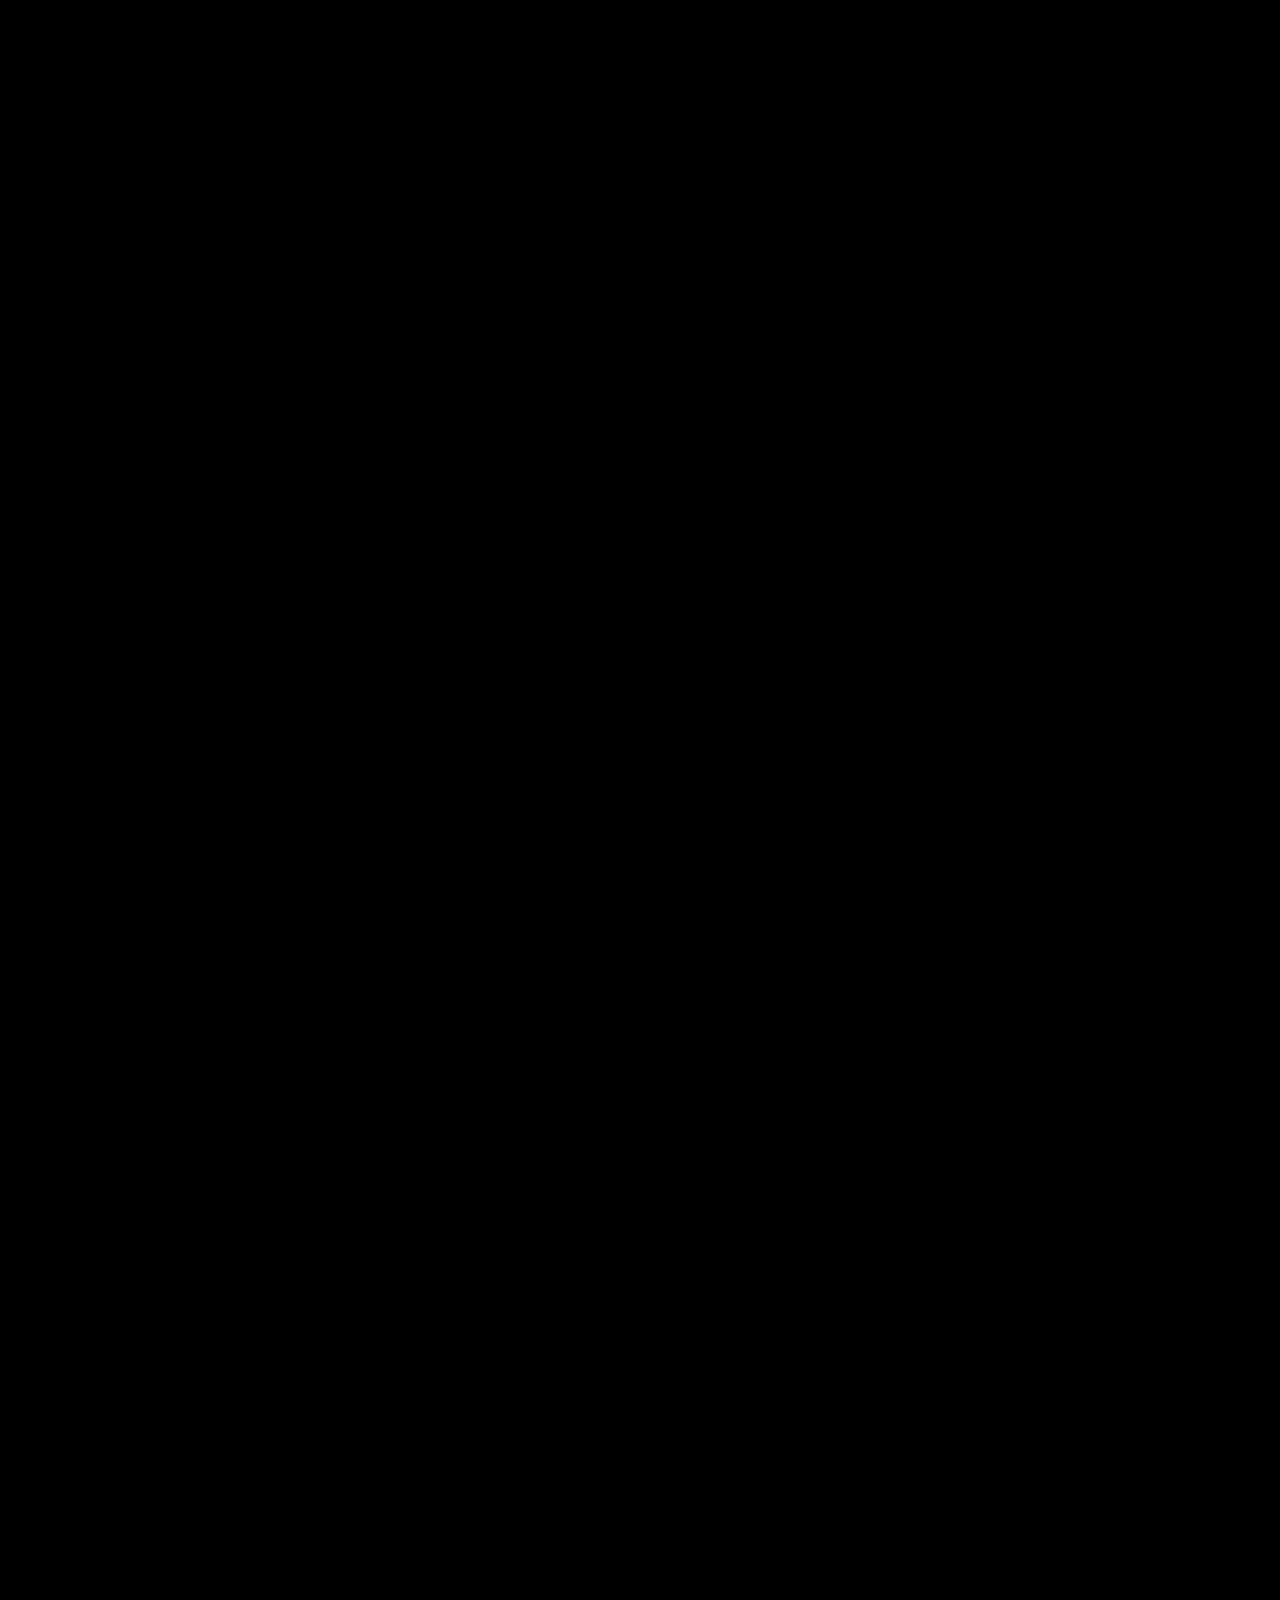
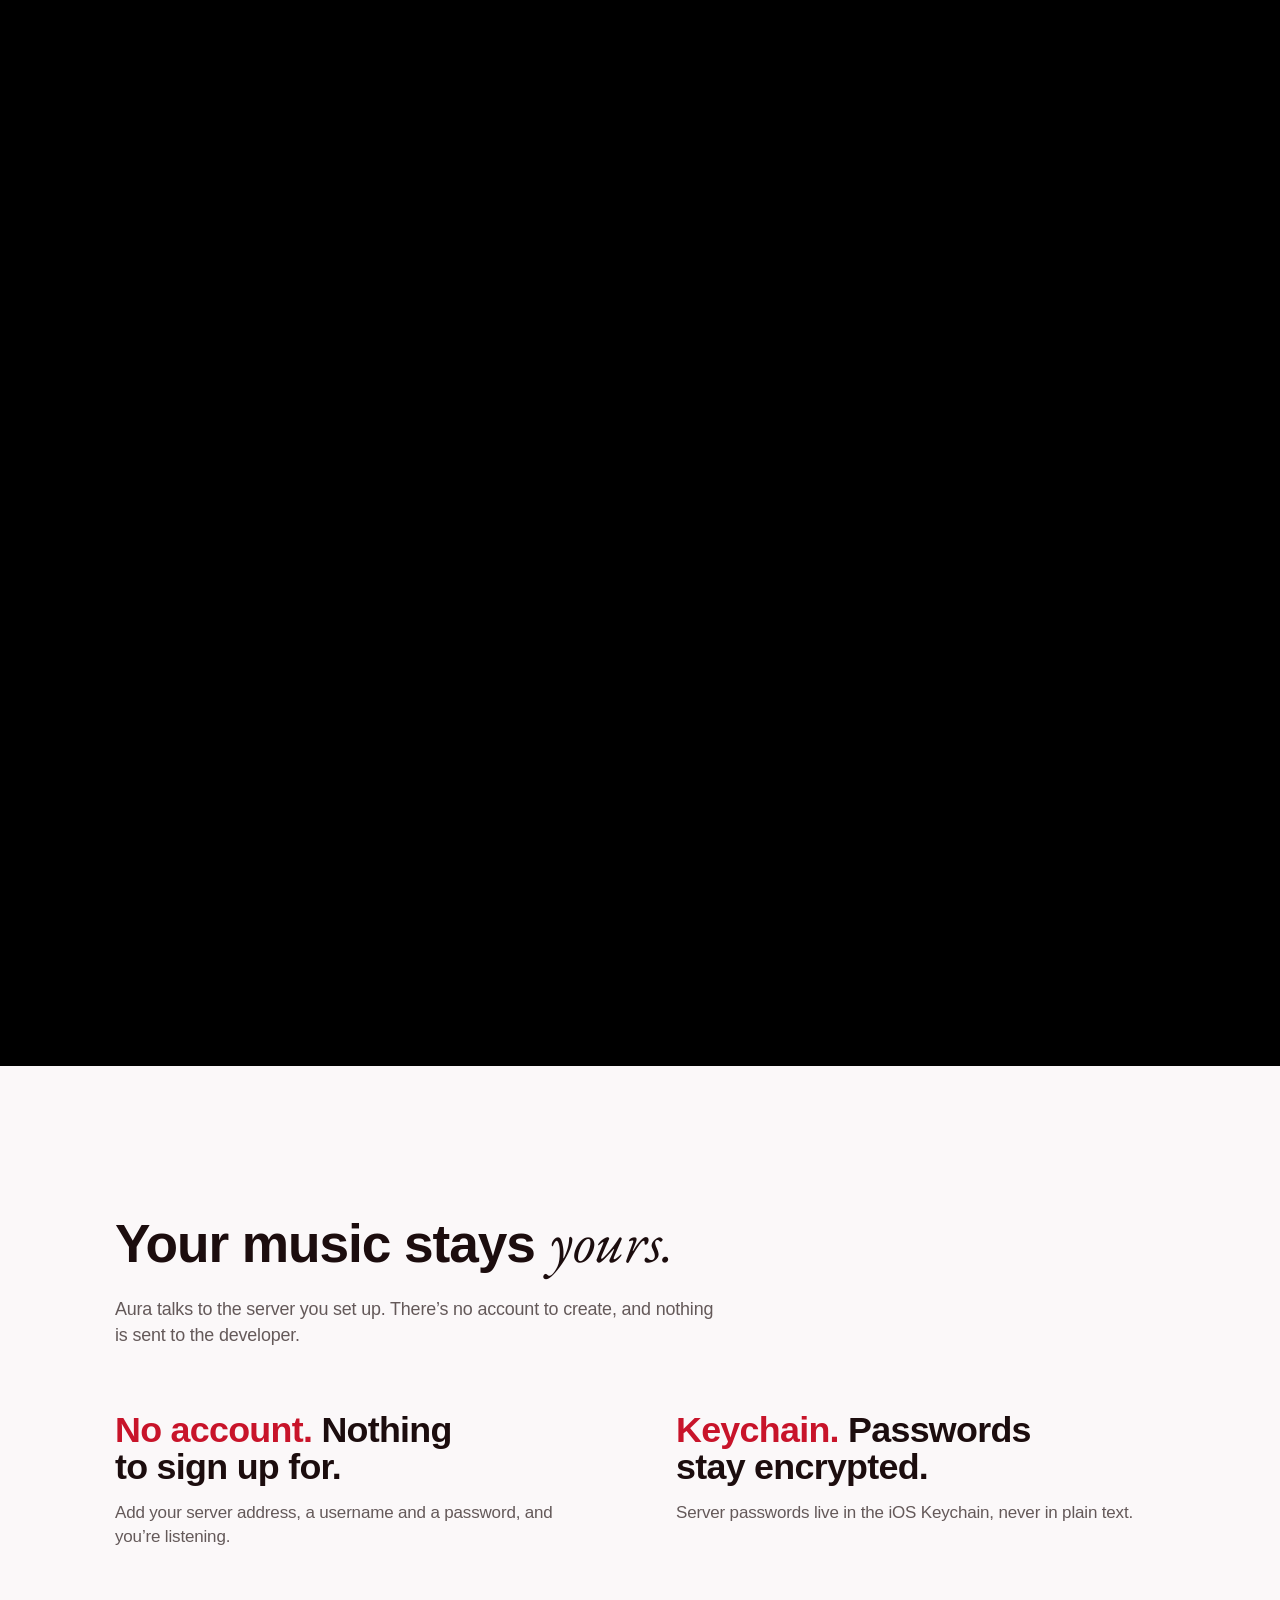
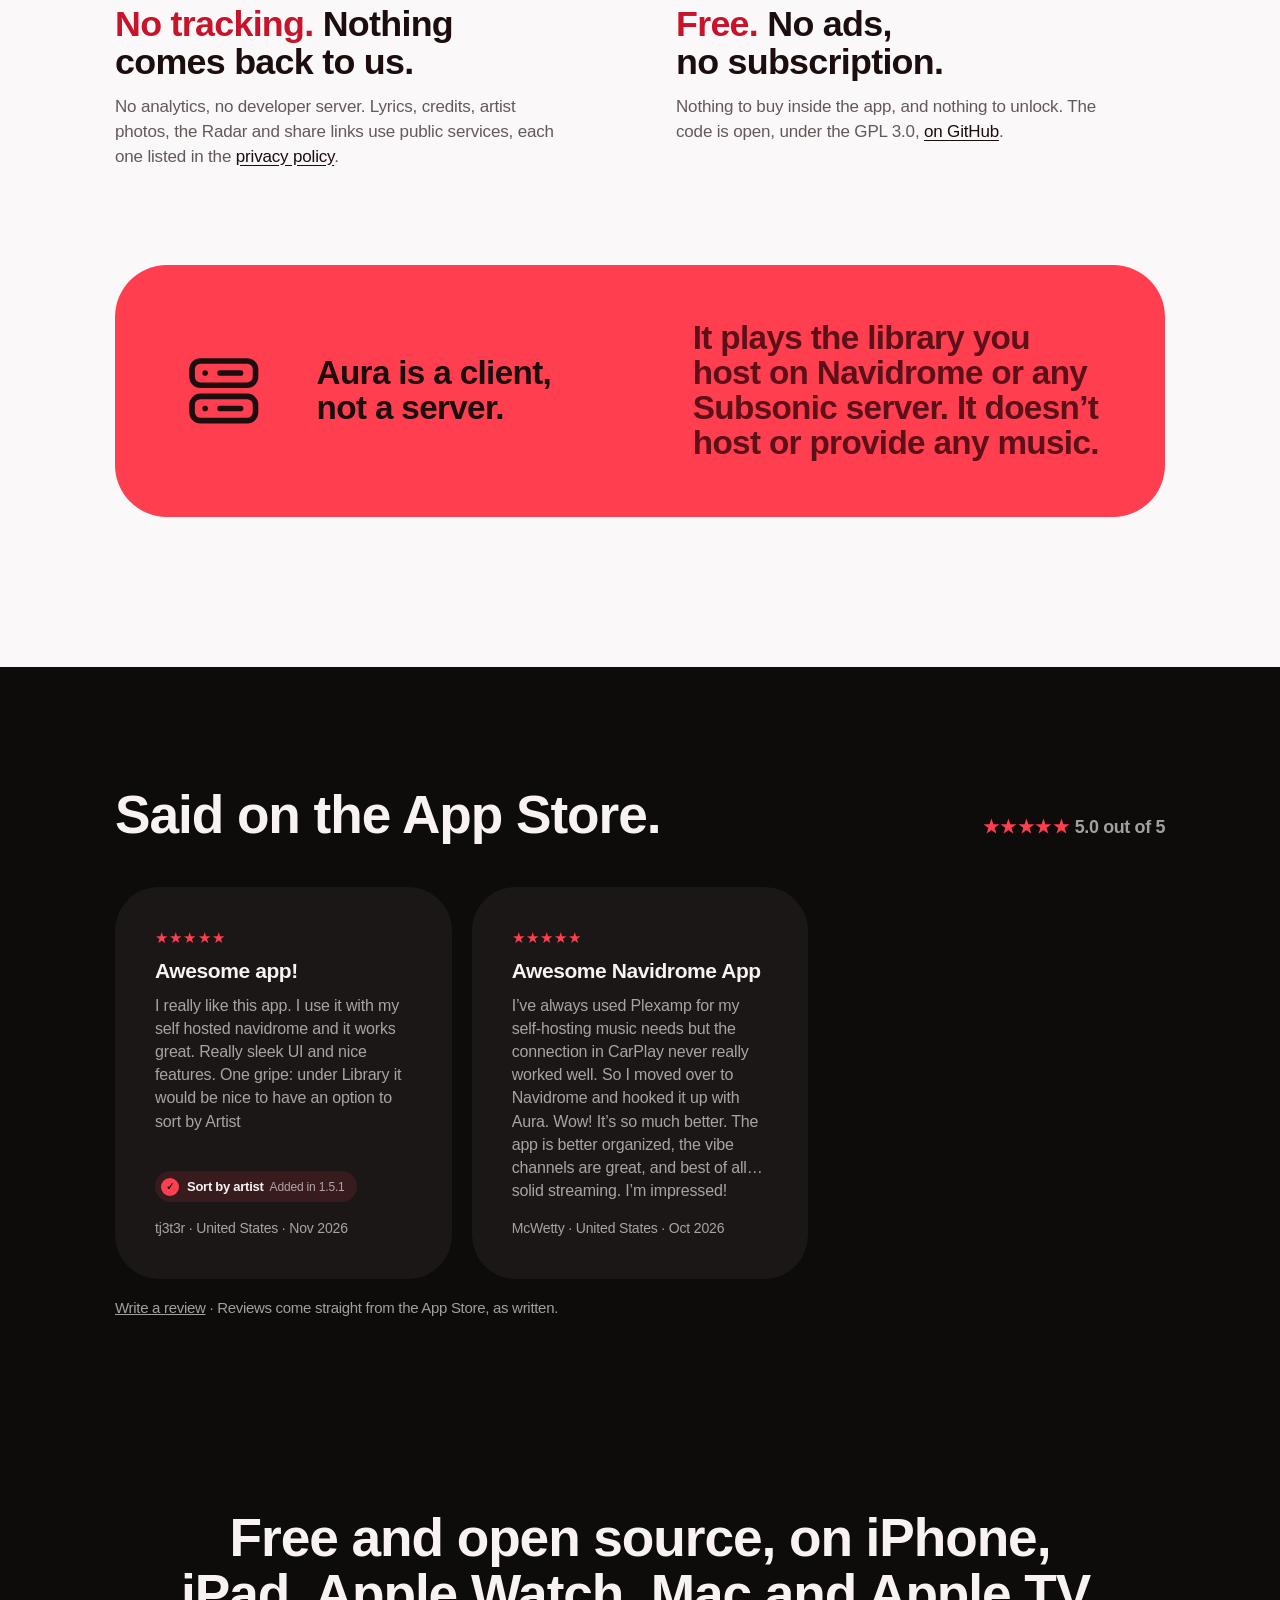
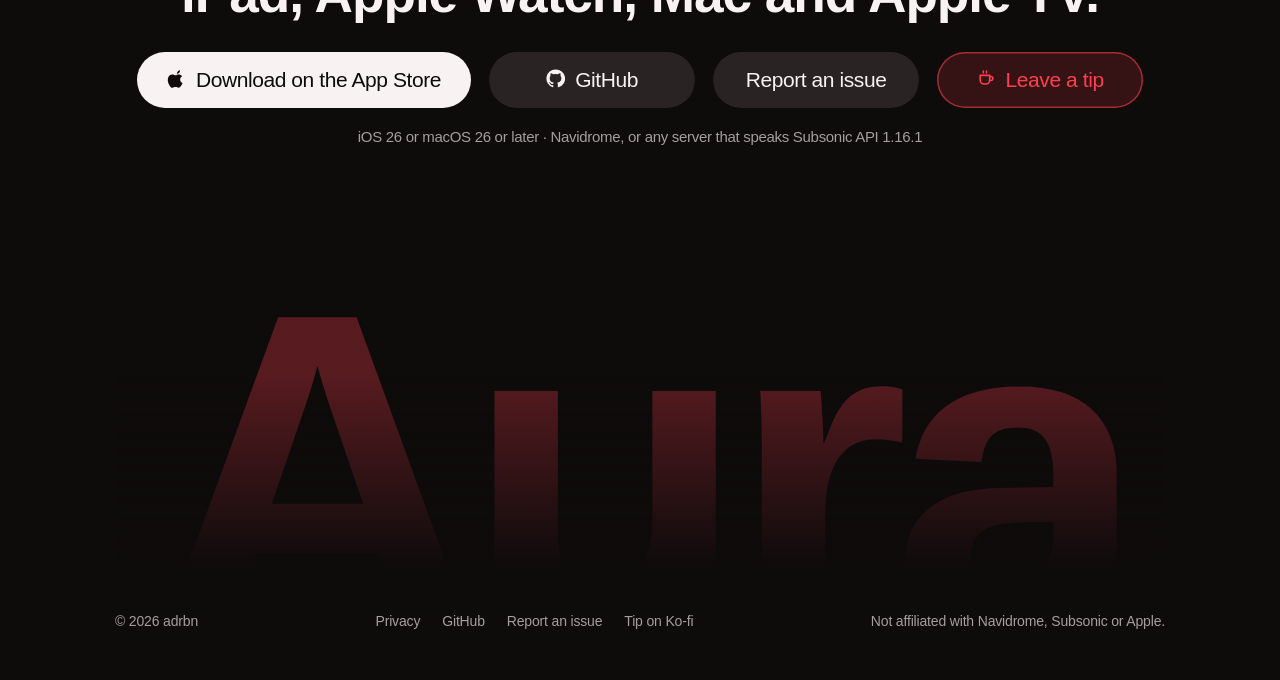
==== commit 2ca5fc8d: "docs: apple tv is on the app store now, not a testflight beta" ====
--- a/index.html
+++ b/index.html
@@ -242,7 +242,7 @@
       <li><b>CarPlay</b><span>Your library laid out as on the phone: Home with the mixes and the Radar, albums as cover grids, your playlists, every artist from A to Z, your server’s internet radio stations, a Downloaded tab and your offline playlists that play without a connection, and Now Playing with the heart, Up Next and a Radio button that follows the song with similar music.</span></li>
       <li><b>Apple Watch</b><span>Control the iPhone’s player from your wrist: Now Playing, lyrics, Up Next, the Digital Crown on the volume. Search, or start a mix, a favourite or a playlist.</span></li>
       <li><b>Mac</b><span>A preview, from the same code as the iPhone app: the whole library in one window with a sidebar, Up Next as a side pane, lyrics in full screen, downloads, the equaliser and a menu bar player. Play on your iPhone from the Mac, or the other way round.</span></li>
-      <li><b>Apple TV</b><span>A public beta on <a href="https://testflight.apple.com/join/pEUEBUbm">TestFlight</a>: Home with the mixes, the Library, Search, and Now Playing full screen with the lyrics. Left alone for five seconds, the controls fade and the screen keeps only the cover, the song and the lyrics.</span></li>
+      <li><b>Apple TV</b><span>On the App Store, in the same free download: Home with the mixes, the Library, Search, and Now Playing full screen with the lyrics. Left alone for five seconds, the controls fade and the screen keeps only the cover, the song and the lyrics.</span></li>
       <li><b>Lock Screen &amp; Island</b><span>Controls on the Lock Screen, in Control Center and in the Dynamic Island, and AirPlay. A Now Playing widget for the Home Screen.</span></li>
       <li><b>Search that forgives</b><span>Fuzzy, ranked so what you typed comes first, and it remembers what you played. With the Radar on, it also shows releases your server doesn’t have yet, as previews. Paste a song link from another service to find it there.</span></li>
       <li><b>Playlists, filtered</b><span>A grid of covers or a list, narrowed in a tap to the pinned ones, radios, mixes, yours, shared or downloaded. Covers from your photos, folders, Suggestions, Undo and Remove Duplicates. Edits made offline reach your server once you’re back, and a playlist kept downloaded downloads its new songs on its own.</span></li>
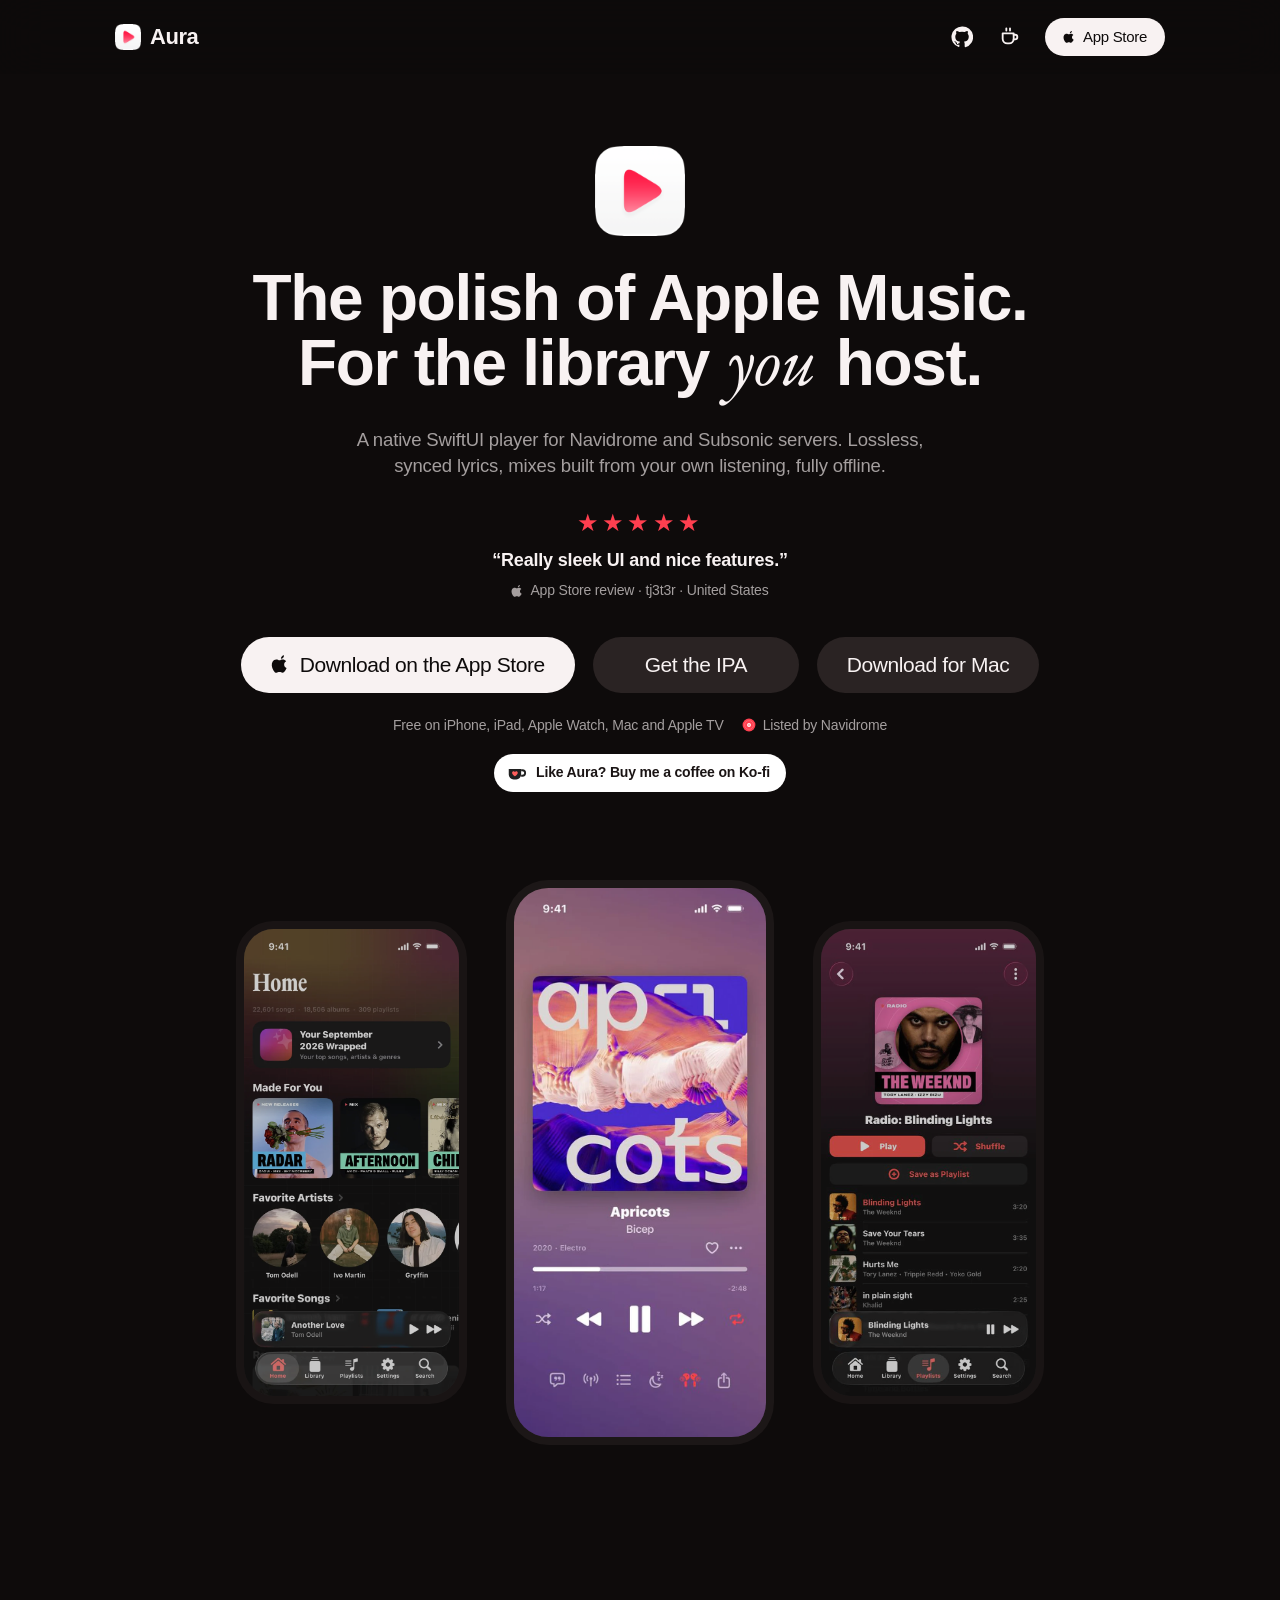
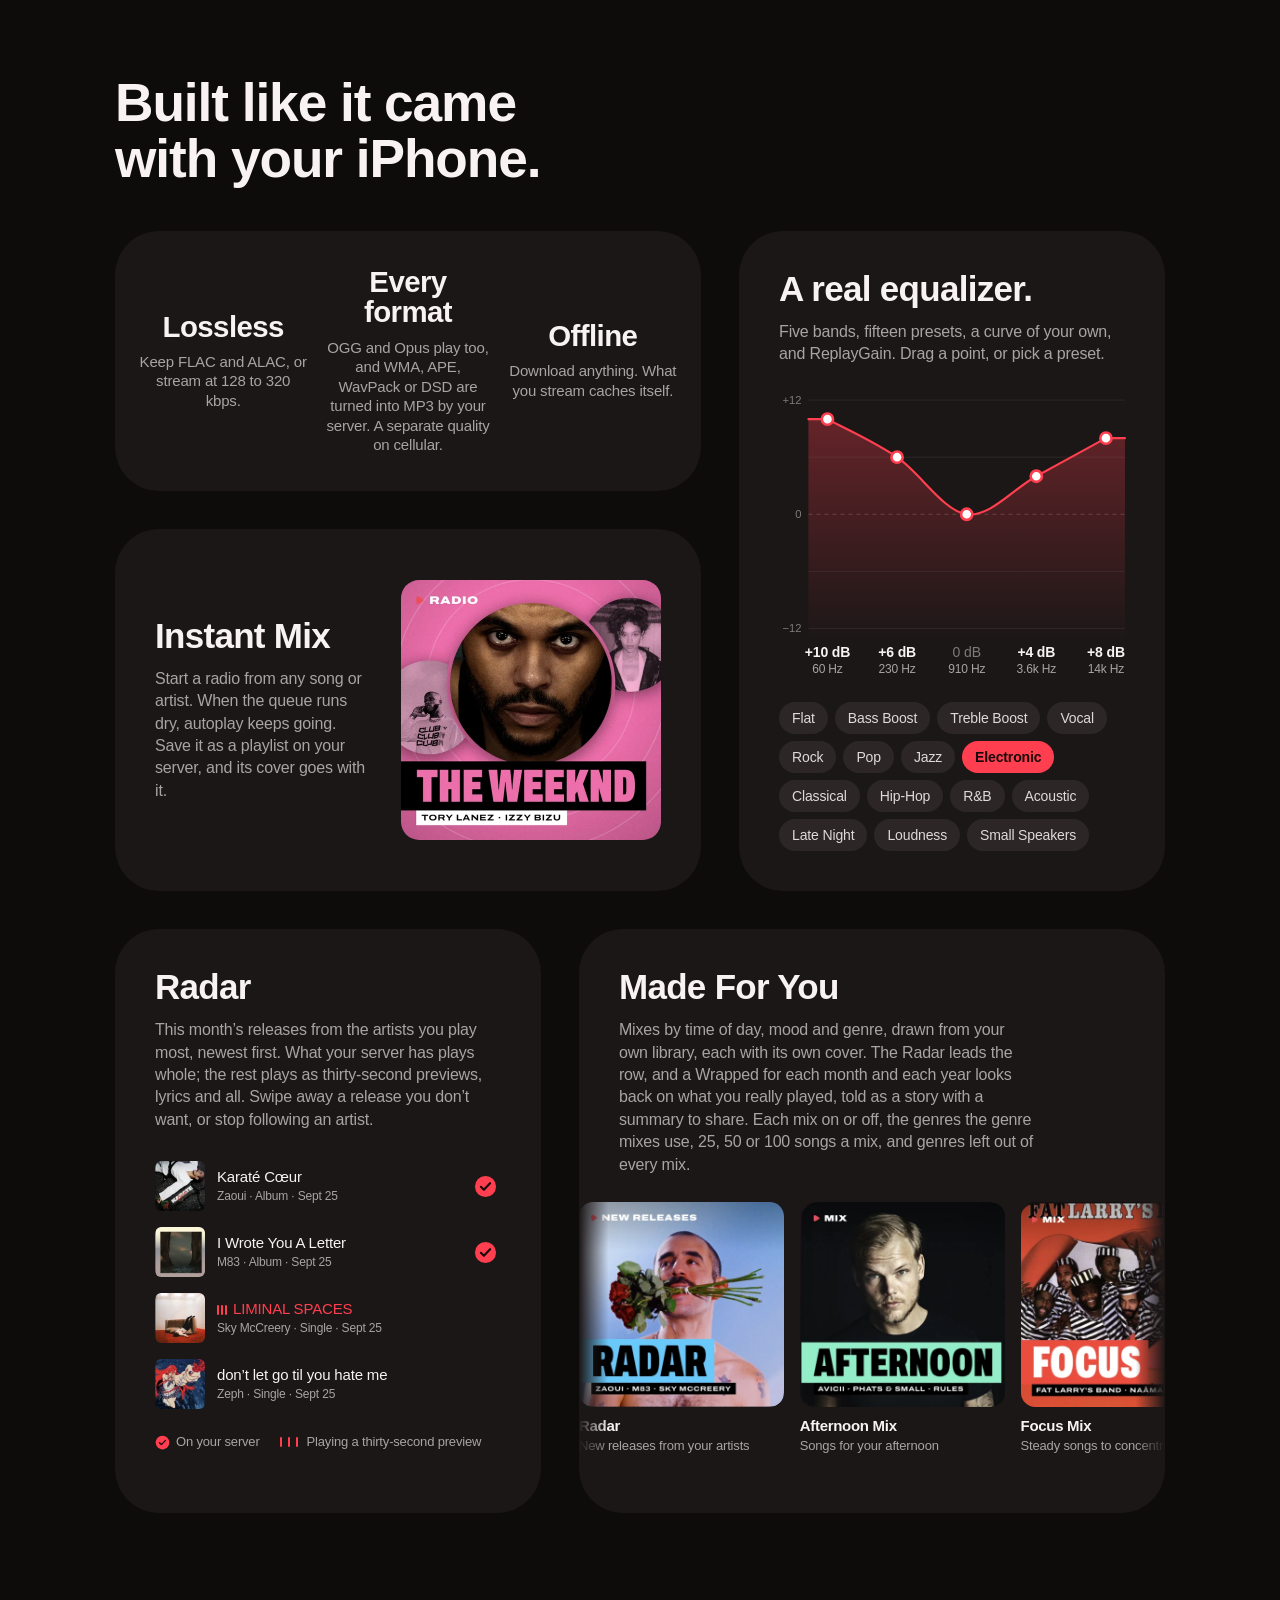
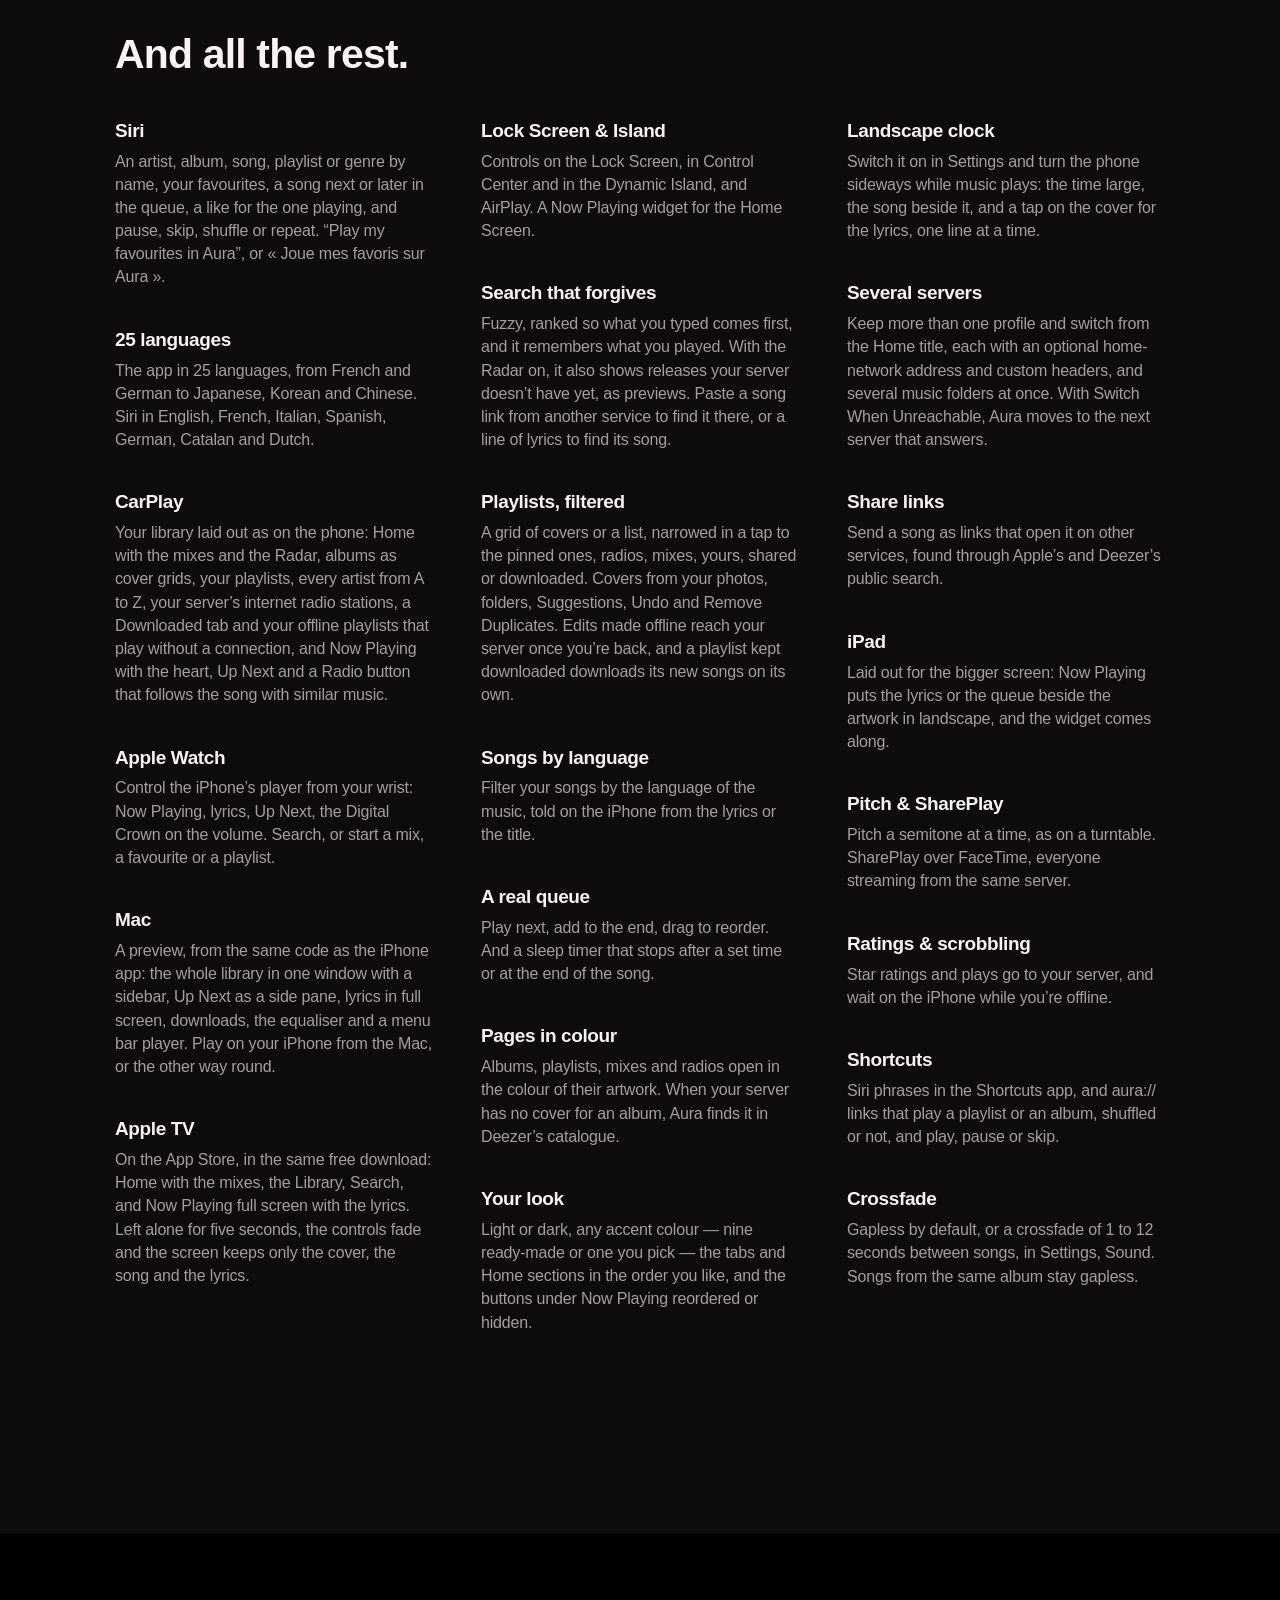
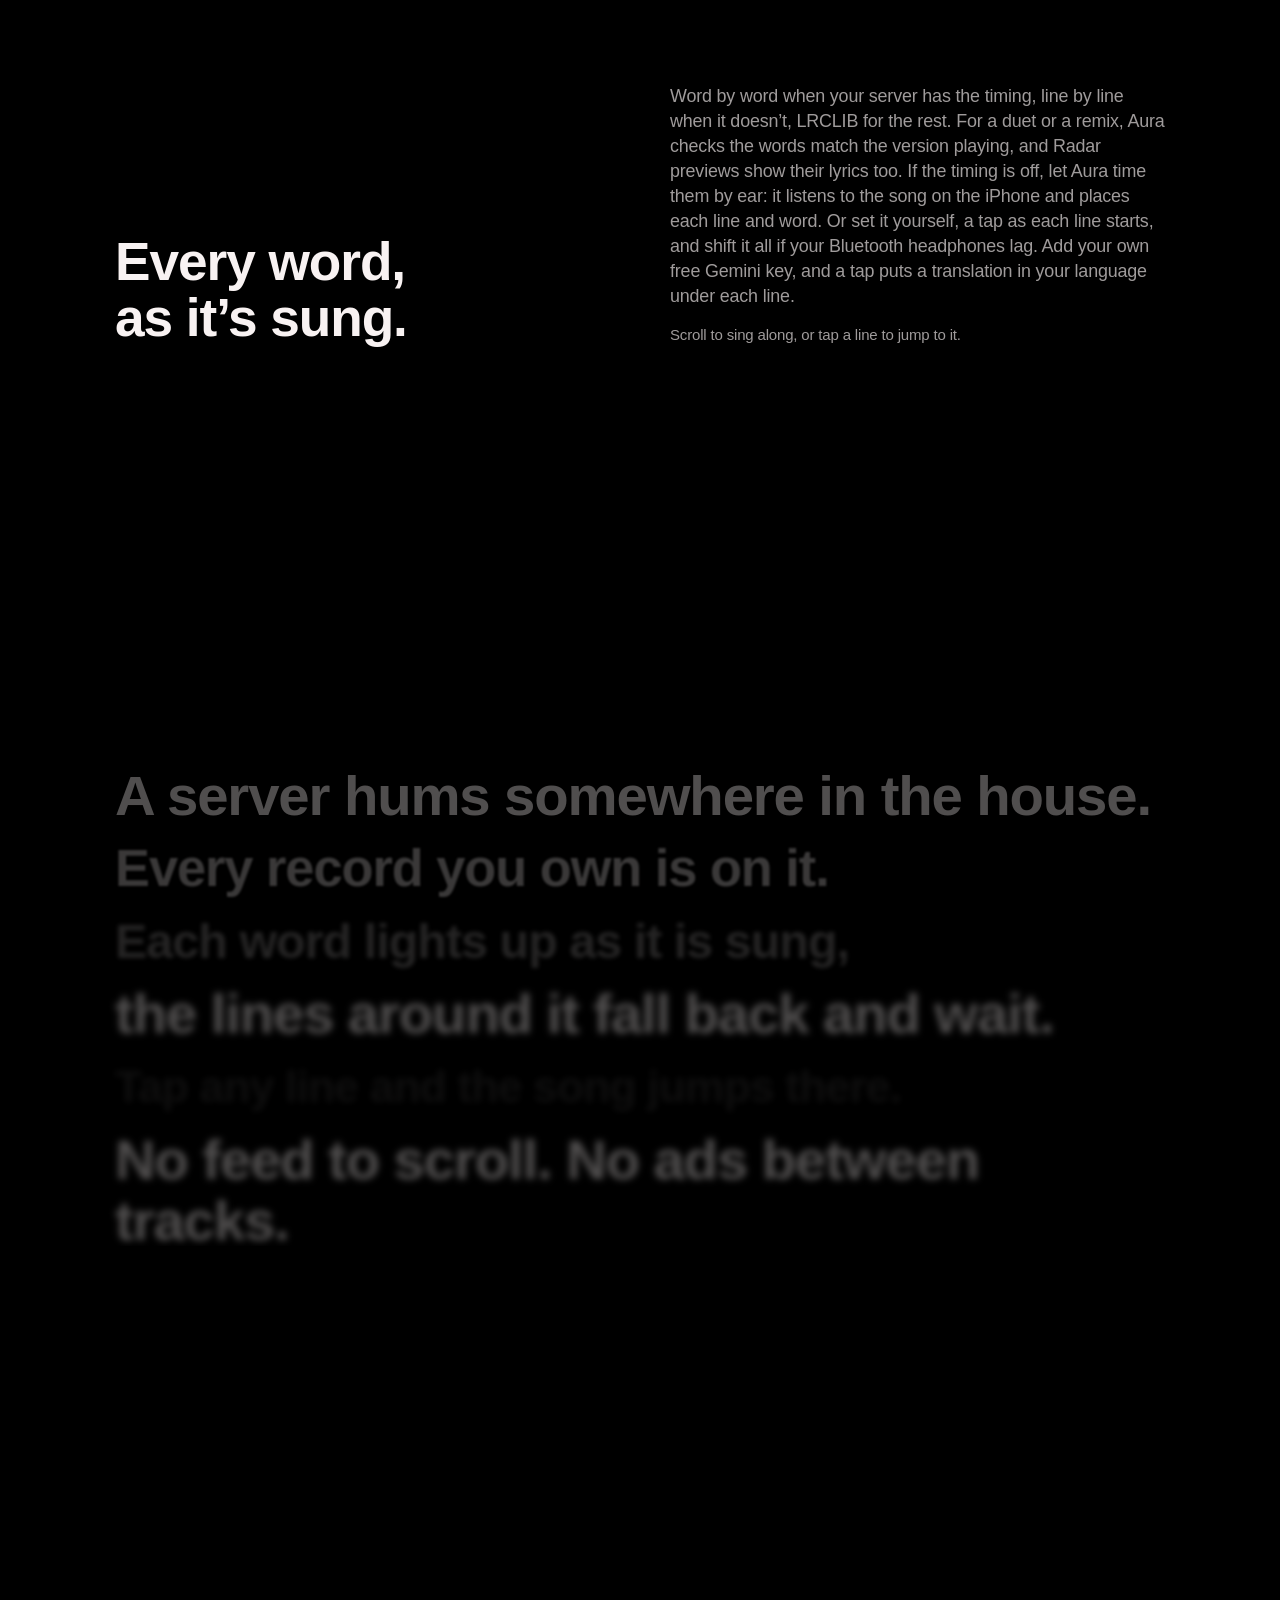
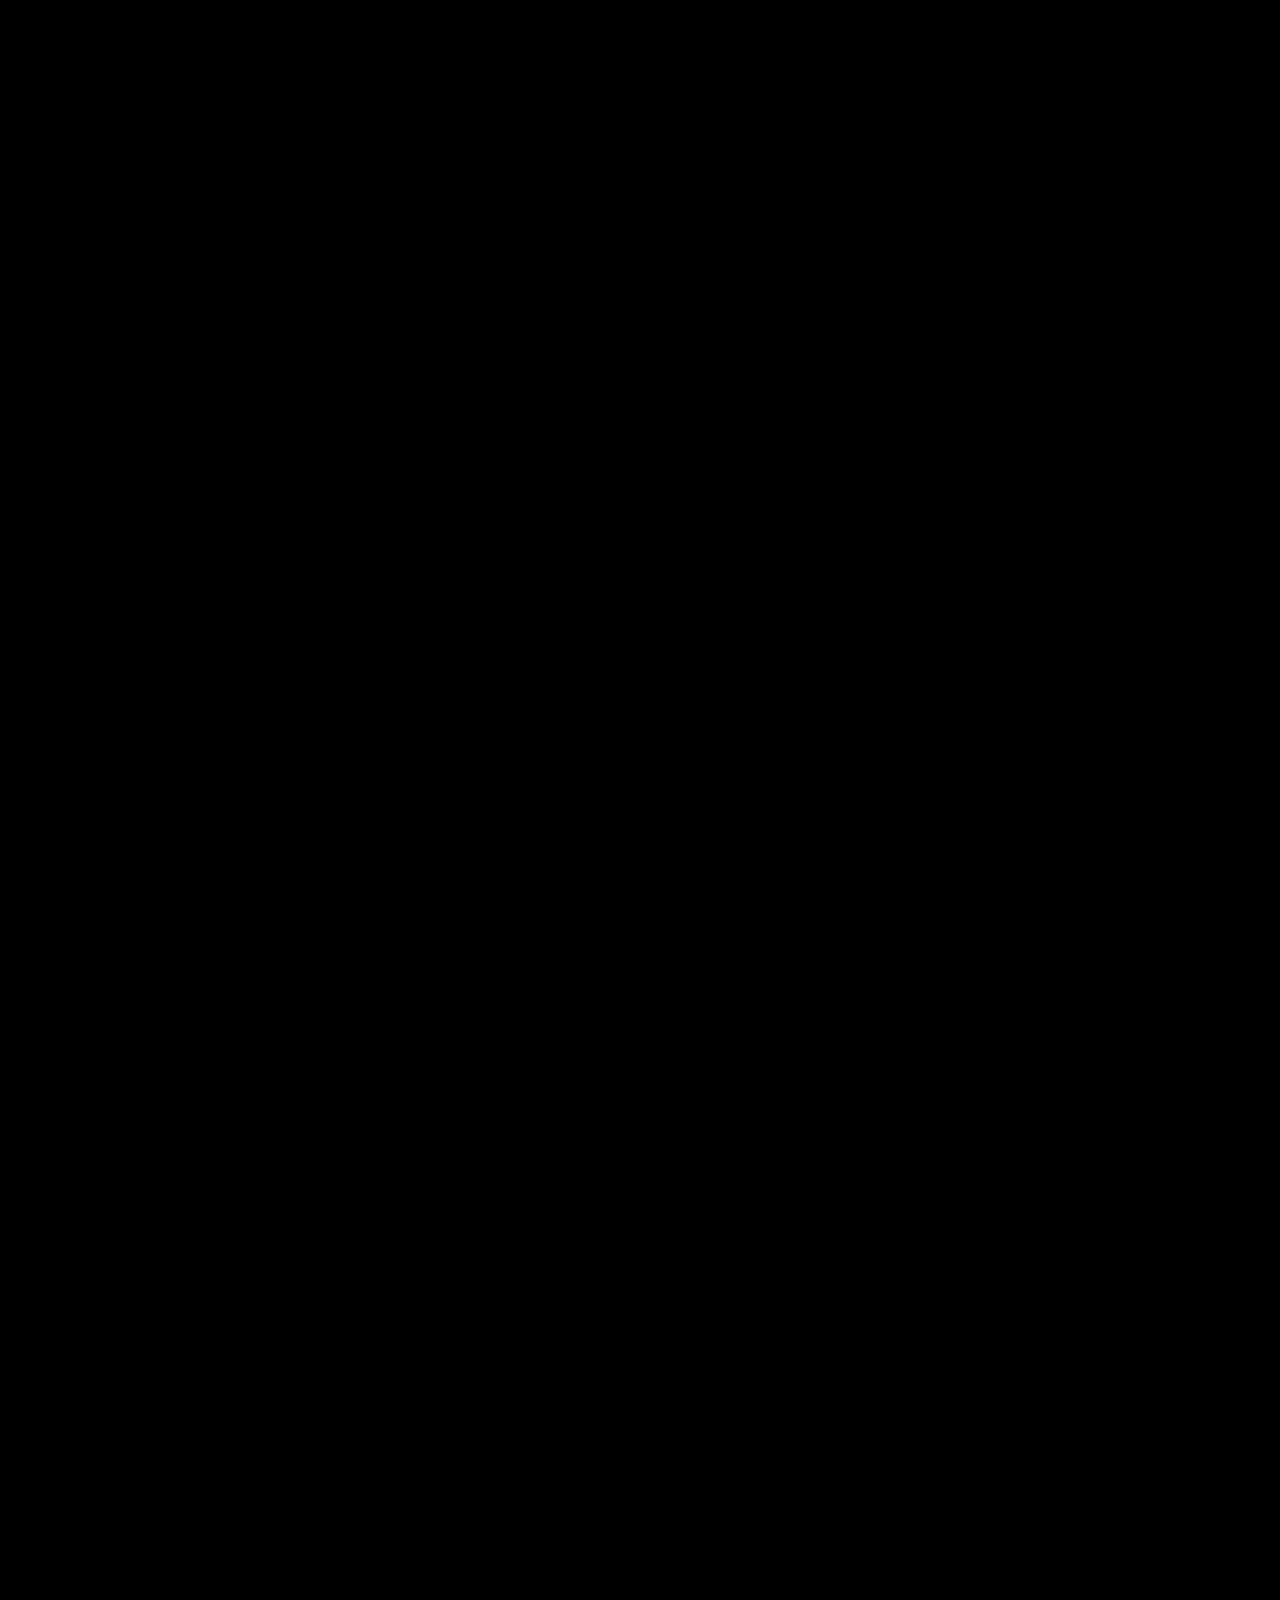
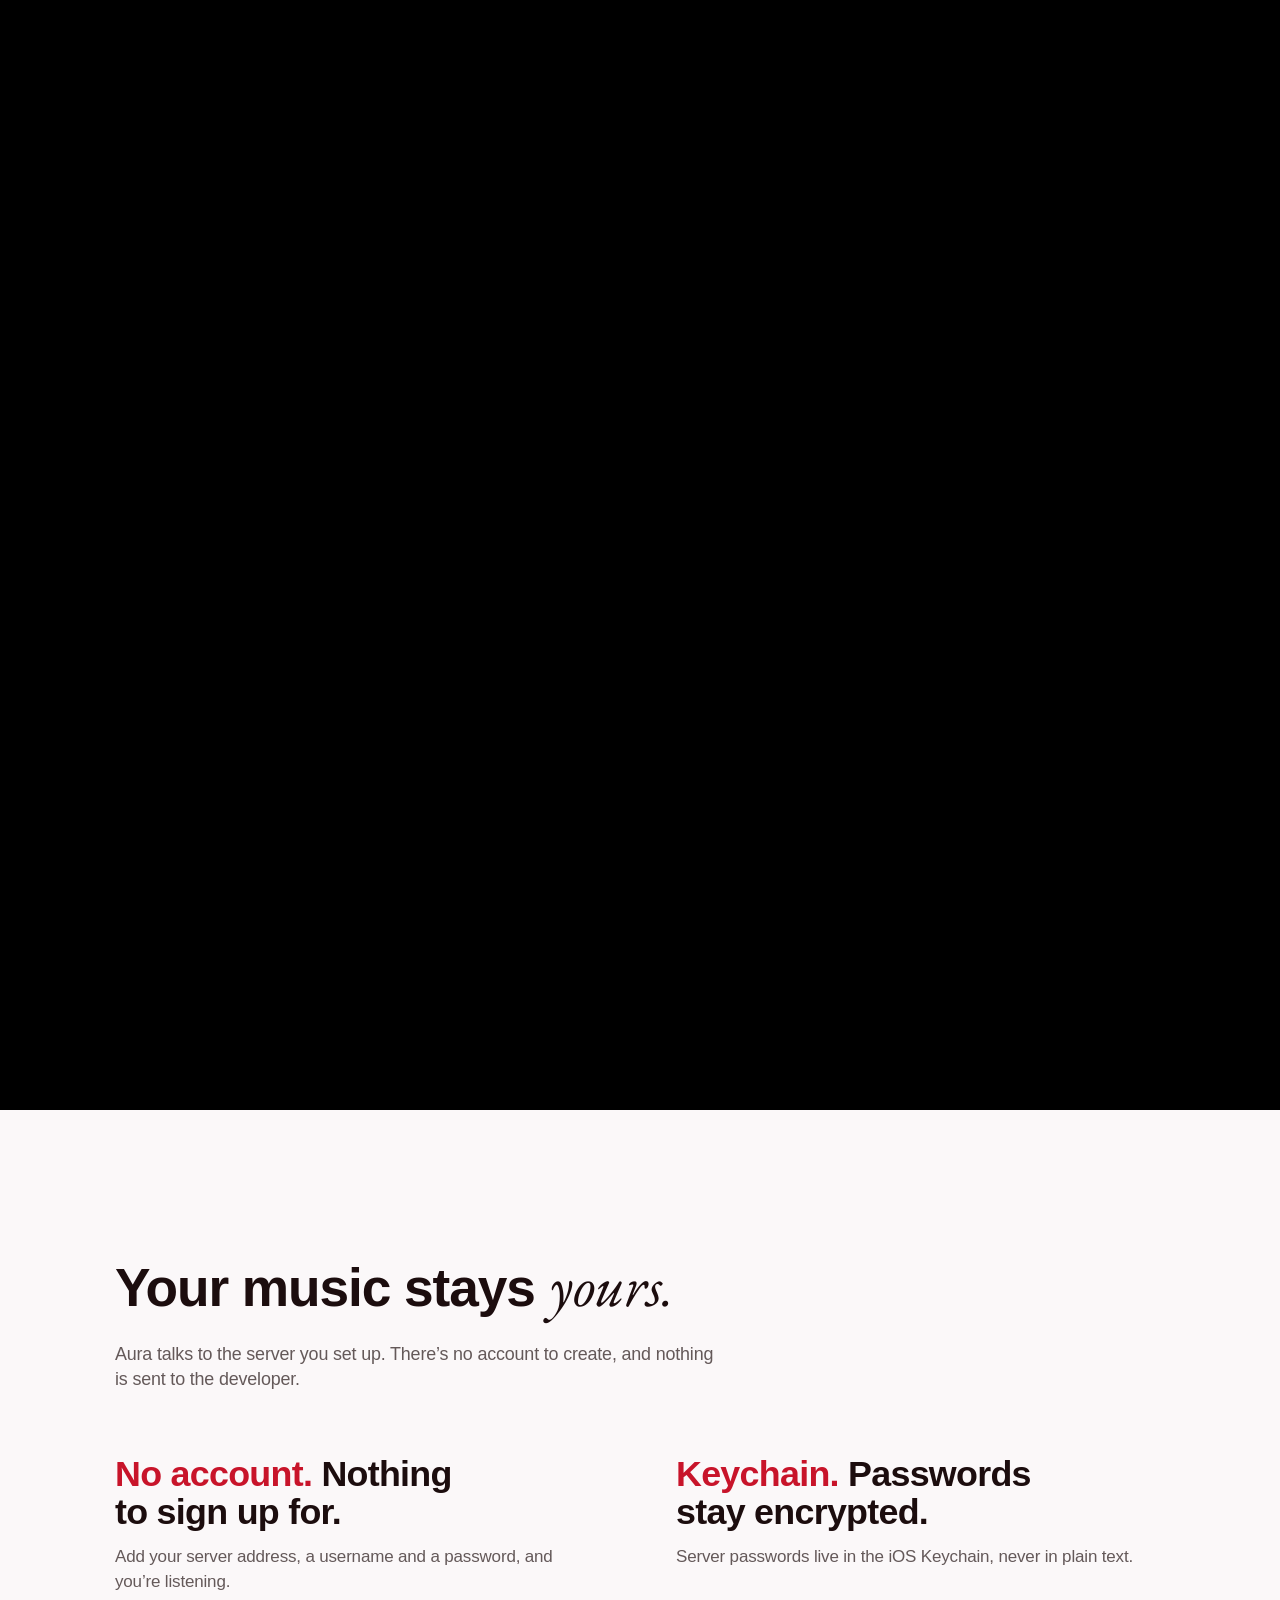
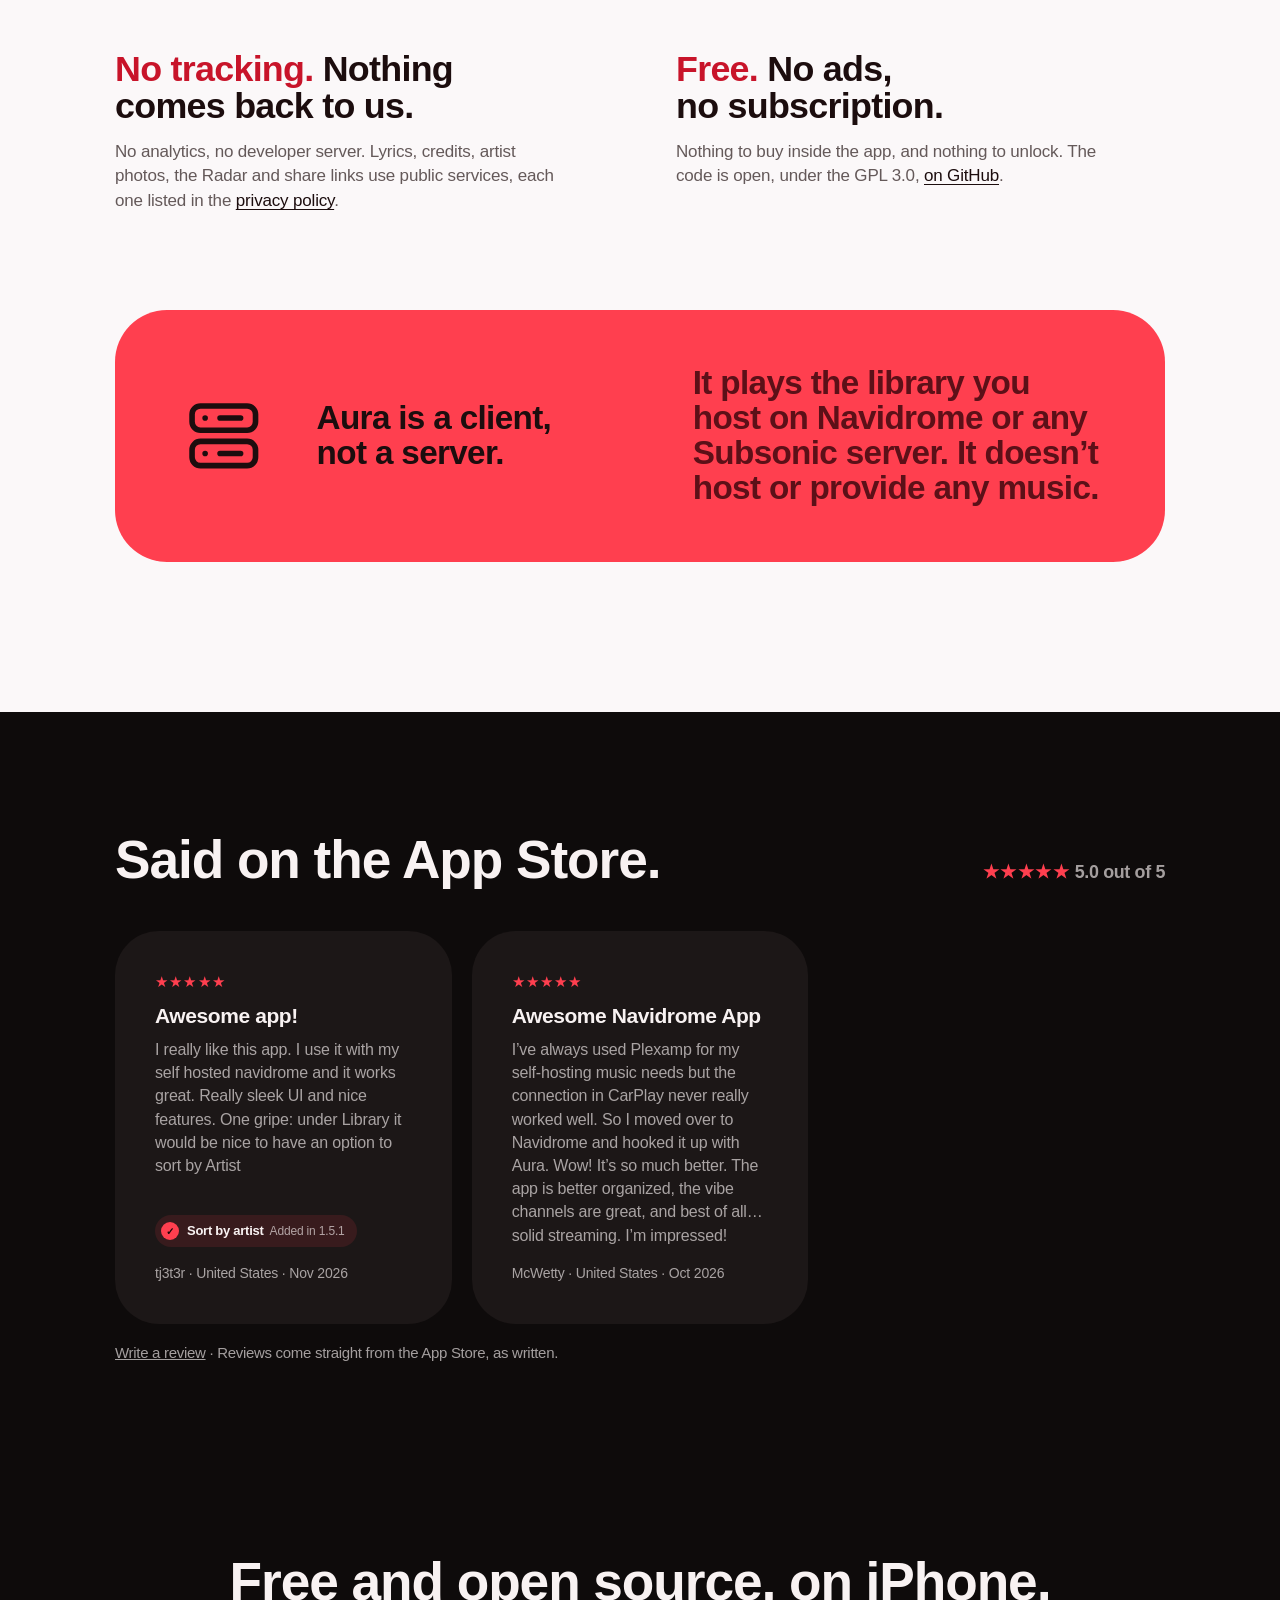
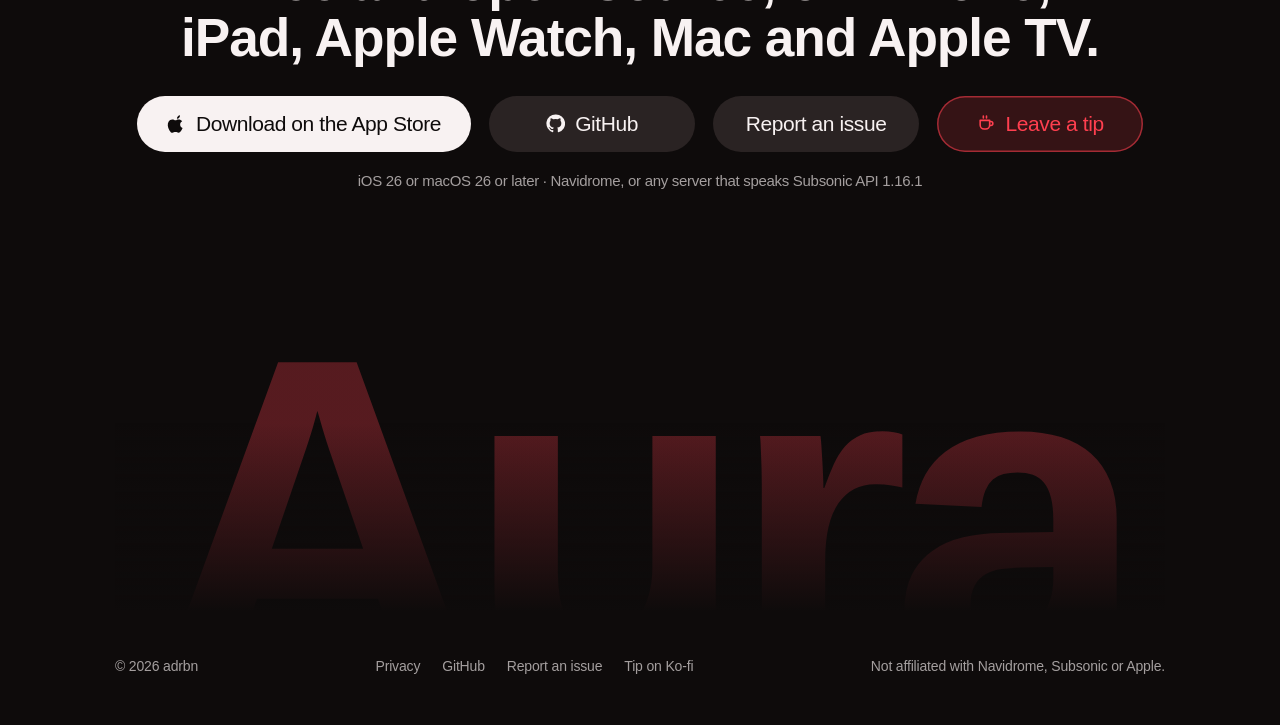
==== commit 2c899379: "docs: the site says wrapped is told as a story with a summary to share, that a line of lyrics finds " ====
--- a/index.html
+++ b/index.html
@@ -183,7 +183,7 @@
       <div class="card card-mfy reveal d1">
         <div class="card-copy">
           <h3 class="card-title">Made For You</h3>
-          <p class="card-body">Mixes by time of day, mood and genre, drawn from your own library, each with its own cover. The Radar leads the row, and a Wrapped for each month and each year looks back on what you really played. Each mix on or off, the genres the genre mixes use, 25, 50 or 100 songs a mix, and genres left out of every mix.</p>
+          <p class="card-body">Mixes by time of day, mood and genre, drawn from your own library, each with its own cover. The Radar leads the row, and a Wrapped for each month and each year looks back on what you really played, told as a story with a summary to share. Each mix on or off, the genres the genre mixes use, 25, 50 or 100 songs a mix, and genres left out of every mix.</p>
         </div>
         <div class="marquee" data-loop>
           <ul class="marquee-track">
@@ -244,7 +244,7 @@
       <li><b>Mac</b><span>A preview, from the same code as the iPhone app: the whole library in one window with a sidebar, Up Next as a side pane, lyrics in full screen, downloads, the equaliser and a menu bar player. Play on your iPhone from the Mac, or the other way round.</span></li>
       <li><b>Apple TV</b><span>On the App Store, in the same free download: Home with the mixes, the Library, Search, and Now Playing full screen with the lyrics. Left alone for five seconds, the controls fade and the screen keeps only the cover, the song and the lyrics.</span></li>
       <li><b>Lock Screen &amp; Island</b><span>Controls on the Lock Screen, in Control Center and in the Dynamic Island, and AirPlay. A Now Playing widget for the Home Screen.</span></li>
-      <li><b>Search that forgives</b><span>Fuzzy, ranked so what you typed comes first, and it remembers what you played. With the Radar on, it also shows releases your server doesn’t have yet, as previews. Paste a song link from another service to find it there.</span></li>
+      <li><b>Search that forgives</b><span>Fuzzy, ranked so what you typed comes first, and it remembers what you played. With the Radar on, it also shows releases your server doesn’t have yet, as previews. Paste a song link from another service to find it there, or a line of lyrics to find its song.</span></li>
       <li><b>Playlists, filtered</b><span>A grid of covers or a list, narrowed in a tap to the pinned ones, radios, mixes, yours, shared or downloaded. Covers from your photos, folders, Suggestions, Undo and Remove Duplicates. Edits made offline reach your server once you’re back, and a playlist kept downloaded downloads its new songs on its own.</span></li>
       <li><b>Songs by language</b><span>Filter your songs by the language of the music, told on the iPhone from the lyrics or the title.</span></li>
       <li><b>A real queue</b><span>Play next, add to the end, drag to reorder. And a sleep timer that stops after a set time or at the end of the song.</span></li>
@@ -257,7 +257,7 @@
       <li><b>Pitch &amp; SharePlay</b><span>Pitch a semitone at a time, as on a turntable. SharePlay over FaceTime, everyone streaming from the same server.</span></li>
       <li><b>Ratings &amp; scrobbling</b><span>Star ratings and plays go to your server, and wait on the iPhone while you’re offline.</span></li>
       <li><b>Shortcuts</b><span>Siri phrases in the Shortcuts app, and aura:// links that play a playlist or an album, shuffled or not, and play, pause or skip.</span></li>
-      <li><b>Crossfade</b><span>Gapless by default, or a crossfade of 3 to 12 seconds between songs, in Settings, Sound. Songs from the same album stay gapless.</span></li>
+      <li><b>Crossfade</b><span>Gapless by default, or a crossfade of 1 to 12 seconds between songs, in Settings, Sound. Songs from the same album stay gapless.</span></li>
     </ul>
   </section>
 
